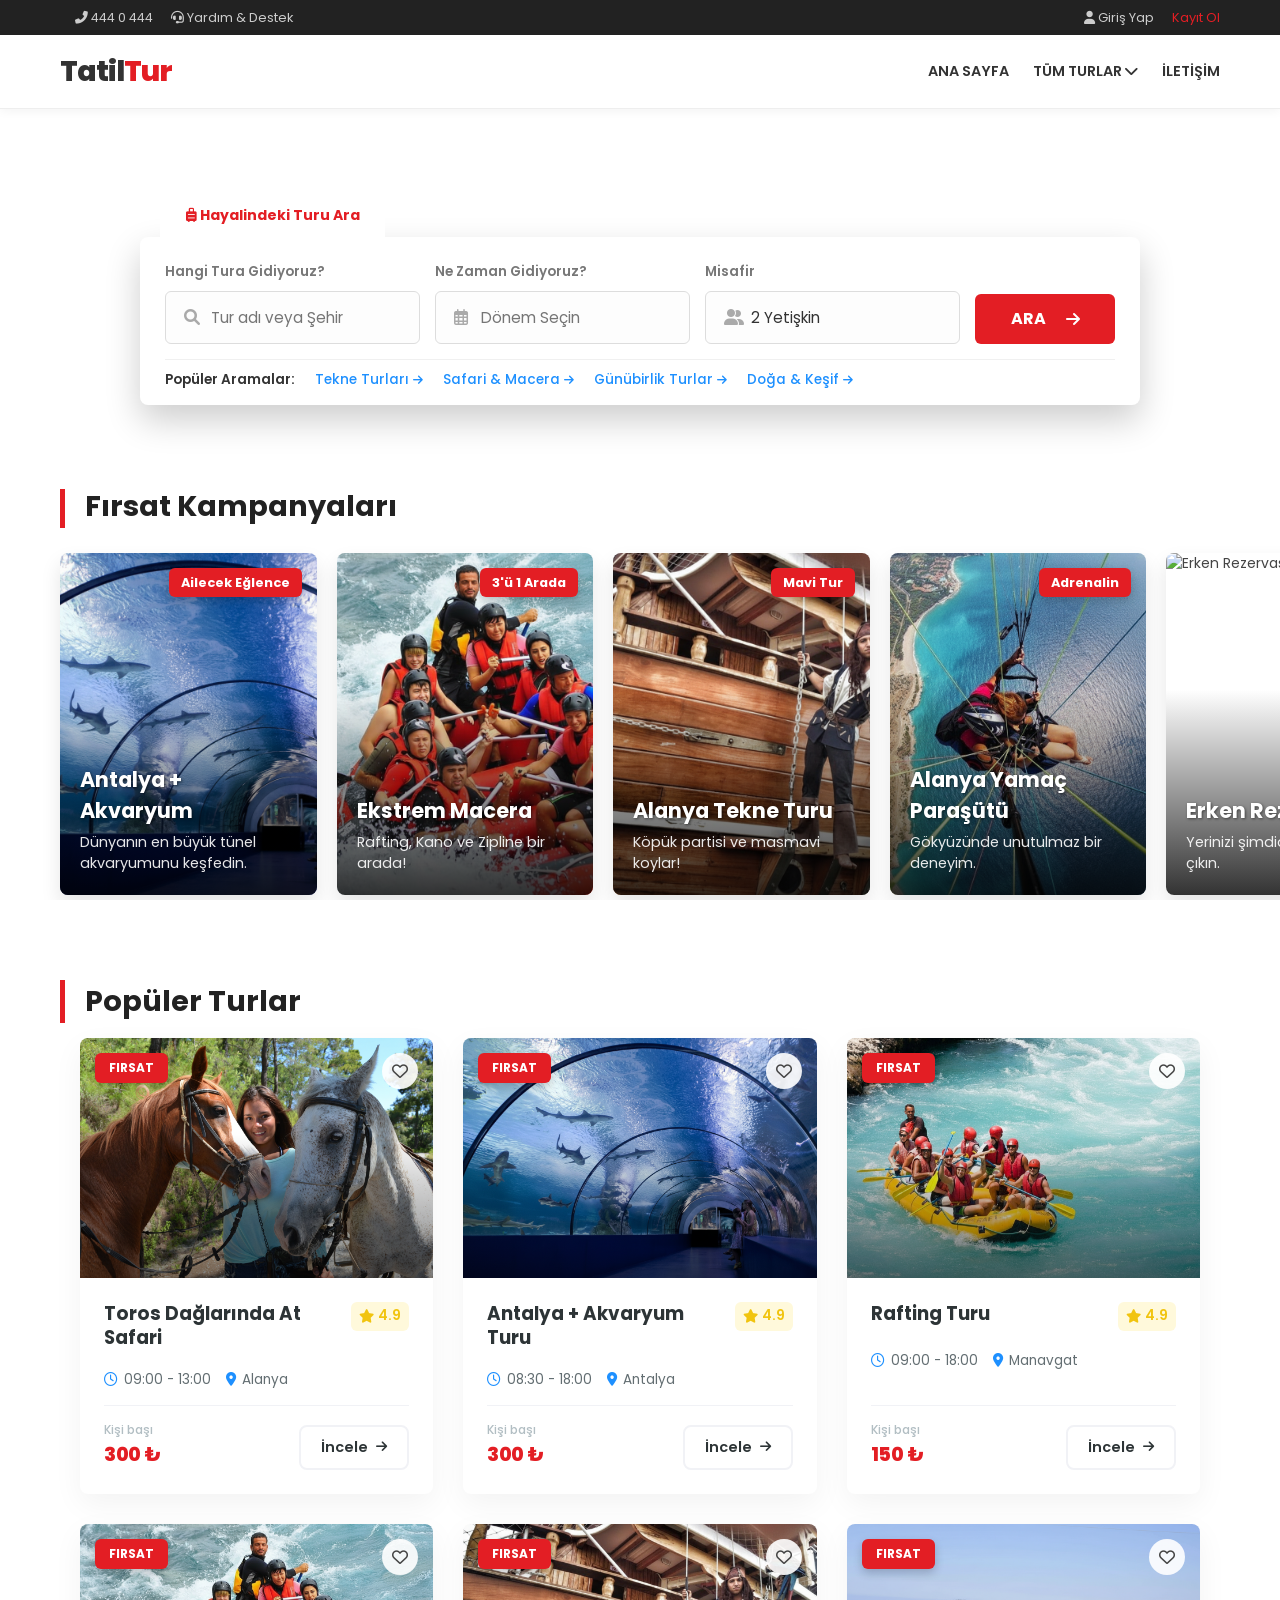
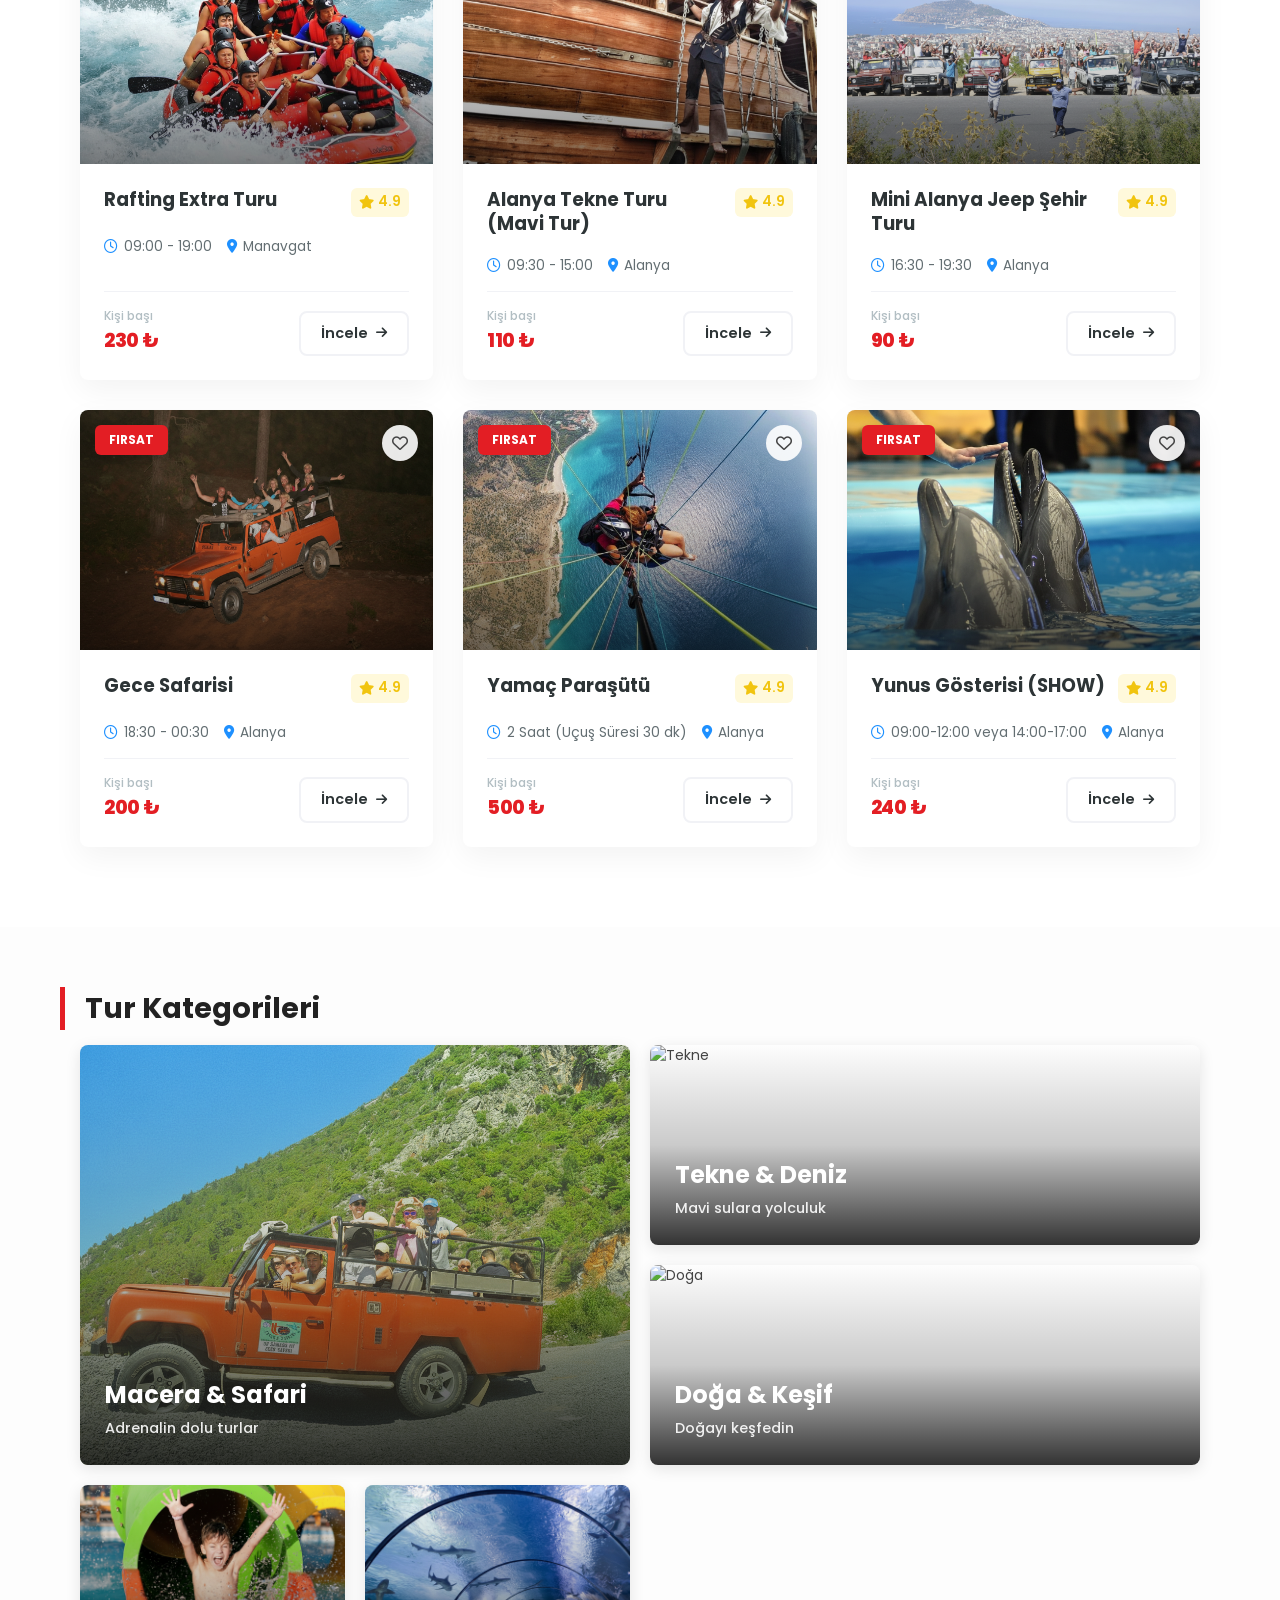
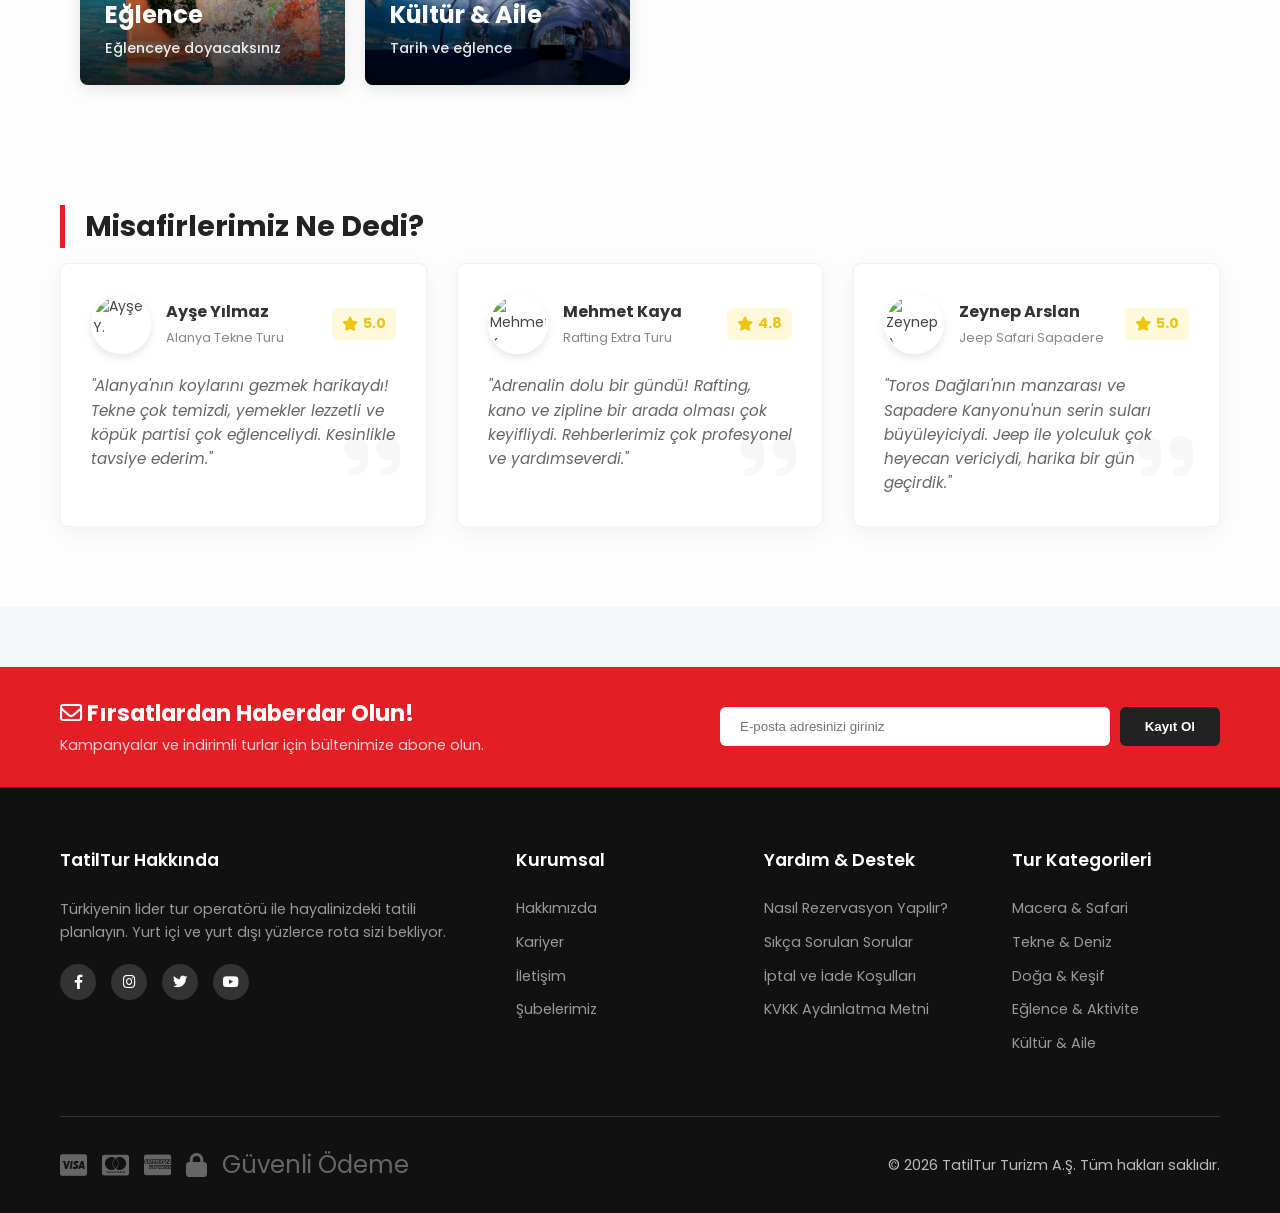
==== index.html @ 4125fa5f "style: flatpickr dönem seçici renkleri kurumsal kırmızıya güncellendi" ====
<!DOCTYPE html>
<html lang="tr">

<head>
    <meta charset="UTF-8">
    <meta name="viewport" content="width=device-width, initial-scale=1.0">
    <title>TatilTur - Hayalinizdeki Tatile Adım Atın</title>
    <link href="https://fonts.googleapis.com/css2?family=Poppins:wght@300;400;500;600;700&display=swap"
        rel="stylesheet">
    <link rel="stylesheet" href="style.css">
    <link rel="stylesheet" href="search-dropdown.css">
    <link rel="stylesheet" href="https://cdnjs.cloudflare.com/ajax/libs/font-awesome/6.0.0/css/all.min.css">
    <!-- Flatpickr CSS -->
    <link rel="stylesheet" href="https://cdn.jsdelivr.net/npm/flatpickr/dist/flatpickr.min.css">
    <link rel="stylesheet" href="https://cdn.jsdelivr.net/npm/flatpickr/dist/plugins/monthSelect/style.css">
</head>

<body>

    <div class="intro-section-wrapper">
        <!-- Top Bar -->
        <div class="top-bar">
            <div class="container top-bar-content">
                <div class="contact-info">
                    <span><i class="fas fa-phone-alt"></i> 444 0 444</span>
                    <span><i class="fas fa-headset"></i> Yardım & Destek</span>
                </div>
                <div class="user-actions">
                    <a href="#"><i class="fas fa-user"></i> Giriş Yap</a>
                    <a href="#" class="btn-signup">Kayıt Ol</a>
                </div>
            </div>
        </div>

        <!-- Navbar -->
        <nav class="navbar">
            <div class="nav-container">
                <a href="index.html" class="logo">
                    Tatil<span class="highlight">Tur</span>
                </a>

                <div class="hamburger">
                    <span></span>
                    <span></span>
                    <span></span>
                </div>

                <ul class="nav-links">
                    <li class="nav-item"><a href="index.html">ANA SAYFA</a></li>
                    <li class="nav-item">
                        <a href="tours.html">TÜM TURLAR <i class="fas fa-chevron-down"></i></a>
                        <ul class="dropdown">
                            <li><a href="tours.html?category=Macera">Macera & Safari</a></li>
                            <li><a href="tours.html?category=Tekne">Tekne & Deniz</a></li>
                            <li><a href="tours.html?category=Doğa">Doğa & Keşif</a></li>
                            <li><a href="tours.html?category=Eğlence">Eğlence & Aktivite</a></li>
                            <li><a href="tours.html?category=Kültür">Kültür & Aile</a></li>
                        </ul>
                    </li>
                    <li class="nav-item"><a href="contact.html">İLETİŞİM</a></li>
                    <li class="nav-item mobile-phone-link"><a href="tel:+905317079444"><i class="fas fa-phone-alt"></i>
                            +90
                            531 707 9444</a></li>
                </ul>
            </div>
        </nav>

        <!-- Hero Section -->
        <section class="hero">
            <div class="hero-content">
                <div class="search-widget">
                    <div class="search-tabs">
                        <div class="tab active" style="border-radius: 8px 8px 0 0; cursor: default;"><i
                                class="fas fa-suitcase-rolling"></i> Hayalindeki Turu Ara</div>
                    </div>
                    <div class="search-form">
                        <div class="form-row">
                            <div class="form-group location">
                                <label>Hangi Tura Gidiyoruz?</label>
                                <div class="input-with-icon" style="position: relative;">
                                    <i class="fas fa-search"></i>
                                    <input type="text" id="tour-search-input" placeholder="Tur adı veya Şehir"
                                        autocomplete="off">
                                    <div class="search-dropdown" id="search-dropdown">
                                        <ul>
                                            <li data-value="Macera & Safari">Macera & Safari</li>
                                            <li data-value="Tekne & Deniz">Tekne & Deniz</li>
                                            <li data-value="Doğa & Keşif">Doğa & Keşif</li>
                                            <li data-value="Eğlence & Aktivite">Eğlence & Aktivite</li>
                                            <li data-value="Kültür & Aile">Kültür & Aile</li>
                                        </ul>
                                    </div>
                                </div>
                            </div>
                            <div class="form-group date">
                                <label>Ne Zaman Gidiyoruz?</label>
                                <div class="input-with-icon">
                                    <i class="far fa-calendar-alt"></i>
                                    <input type="text" id="checkin-date" placeholder="Dönem Seçin">
                                </div>
                            </div>
                            <div class="form-group guests">
                                <label>Misafir</label>
                                <div class="input-with-icon" style="position: relative;">
                                    <i class="fas fa-user-friends"></i>
                                    <input type="text" id="guest-input" placeholder="Kişi Sayısı" value="2 Yetişkin"
                                        readonly style="cursor: pointer; background-color: transparent;">
                                    <div class="search-dropdown pax-picker-dropdown" id="guest-dropdown">
                                        <div class="pax-picker-row">
                                            <div class="pax-label">
                                                <span class="pax-title">Yetişkin</span>
                                                <span class="pax-desc">+13 Yaş</span>
                                            </div>
                                            <div class="pax-controls">
                                                <button type="button" class="pax-btn btn-minus"
                                                    data-type="adult">-</button>
                                                <span class="pax-count" id="guest-count-adult">1</span>
                                                <button type="button" class="pax-btn btn-plus"
                                                    data-type="adult">+</button>
                                            </div>
                                        </div>
                                        <div class="pax-picker-row">
                                            <div class="pax-label">
                                                <span class="pax-title">Çocuk</span>
                                                <span class="pax-desc">2-12 Yaş</span>
                                            </div>
                                            <div class="pax-controls">
                                                <button type="button" class="pax-btn btn-minus"
                                                    data-type="child">-</button>
                                                <span class="pax-count" id="guest-count-child">0</span>
                                                <button type="button" class="pax-btn btn-plus"
                                                    data-type="child">+</button>
                                            </div>
                                        </div>
                                        <div class="pax-picker-row">
                                            <div class="pax-label">
                                                <span class="pax-title">Bebek</span>
                                                <span class="pax-desc">0-2 Yaş</span>
                                            </div>
                                            <div class="pax-controls">
                                                <button type="button" class="pax-btn btn-minus"
                                                    data-type="baby">-</button>
                                                <span class="pax-count" id="guest-count-baby">0</span>
                                                <button type="button" class="pax-btn btn-plus"
                                                    data-type="baby">+</button>
                                            </div>
                                        </div>
                                        <div class="pax-picker-footer">
                                            <button type="button" class="btn-pax-confirm"
                                                id="guest-confirm">Tamam</button>
                                        </div>
                                    </div>
                                </div>
                            </div>
                            <a href="#" id="search-btn" class="search-btn"
                                style="text-decoration: none; display: flex; align-items: center; justify-content: center;">
                                ARA <i class="fas fa-arrow-right" style="margin-left: 10px;"></i>
                            </a>
                        </div>
                        <!-- Popular Searches -->
                        <div class="popular-searches">
                            <span>Popüler Aramalar:</span>
                            <a href="tours.html?category=Tekne">Tekne Turları <i class="fas fa-arrow-right"></i></a>
                            <a href="tours.html?category=Macera">Safari & Macera <i class="fas fa-arrow-right"></i></a>
                            <a href="tours.html">Günübirlik Turlar <i class="fas fa-arrow-right"></i></a>
                            <a href="tours.html?category=Doğa">Doğa & Keşif <i class="fas fa-arrow-right"></i></a>
                        </div>
                    </div>
                </div>
            </div>
        </section>

        <!-- Campaigns Section -->
        <section class="campaigns">
            <div class="container">
                <h2 class="section-title">Fırsat Kampanyaları</h2>
                <div class="campaign-slider">
                    <div class="slider-track">
                        <!-- 1. Antalya Akvaryum -->
                        <div class="campaign-card-modern">
                            <img src="assets/images/tours/antalya-akvaryum/Antalya-Akvaryum-1.png"
                                alt="Antalya Akvaryum">
                            <div class="campaign-overlay">
                                <span class="discount-badge">Ailecek Eğlence</span>
                                <div class="campaign-text">
                                    <h3>Antalya + Akvaryum</h3>
                                    <p>Dünyanın en büyük tünel akvaryumunu keşfedin.</p>
                                </div>
                            </div>
                        </div>
                        <!-- 2. Rafting Extra -->
                        <div class="campaign-card-modern">
                            <img src="assets/images/tours/rafting-extra/Rafting Extra 5_restored_6.png"
                                alt="Rafting Extra">
                            <div class="campaign-overlay">
                                <span class="discount-badge">3'ü 1 Arada</span>
                                <div class="campaign-text">
                                    <h3>Ekstrem Macera</h3>
                                    <p>Rafting, Kano ve Zipline bir arada!</p>
                                </div>
                            </div>
                        </div>
                        <!-- 3. Alanya Tekne Turu -->
                        <div class="campaign-card-modern">
                            <img src="assets/images/tours/alanya-tekne-turu/Alanya Tekne Turu 1_restored_1.png"
                                alt="Alanya Tekne Turu">
                            <div class="campaign-overlay">
                                <span class="discount-badge">Mavi Tur</span>
                                <div class="campaign-text">
                                    <h3>Alanya Tekne Turu</h3>
                                    <p>Köpük partisi ve masmavi koylar!</p>
                                </div>
                            </div>
                        </div>
                        <!-- 4. Yamaç Paraşütü -->
                        <div class="campaign-card-modern">
                            <img src="assets/images/tours/yamac-parasutu/Alanya Yamac Parasutu 3_restored_4.png"
                                alt="Yamaç Paraşütü">
                            <div class="campaign-overlay">
                                <span class="discount-badge">Adrenalin</span>
                                <div class="campaign-text">
                                    <h3>Alanya Yamaç Paraşütü</h3>
                                    <p>Gökyüzünde unutulmaz bir deneyim.</p>
                                </div>
                            </div>
                        </div>
                        <!-- 5. Erken Rezervasyon -->
                        <div class="campaign-card-modern">
                            <img src="https://images.unsplash.com/photo-1542314831-068cd1dbfeeb?ixlib=rb-1.2.1&auto=format&fit=crop&w=1350&q=80"
                                alt="Erken Rezervasyon">
                            <div class="campaign-overlay">
                                <span class="discount-badge">%20 İndirim</span>
                                <div class="campaign-text">
                                    <h3>Erken Rezervasyon</h3>
                                    <p>Yerinizi şimdiden ayırtın, karlı çıkın.</p>
                                </div>
                            </div>
                        </div>

                        <!-- DUPLICATE FOR INFINITE LOOP EFFECT (Full Set) -->
                        <div class="campaign-card-modern">
                            <img src="assets/images/tours/antalya-akvaryum/Antalya-Akvaryum-1.png"
                                alt="Antalya Akvaryum">
                            <div class="campaign-overlay">
                                <span class="discount-badge">Ailecek Eğlence</span>
                                <div class="campaign-text">
                                    <h3>Antalya + Akvaryum</h3>
                                    <p>Dünyanın en büyük tünel akvaryumunu keşfedin.</p>
                                </div>
                            </div>
                        </div>
                        <div class="campaign-card-modern">
                            <img src="assets/images/tours/rafting-extra/Rafting Extra 5_restored_6.png"
                                alt="Rafting Extra">
                            <div class="campaign-overlay">
                                <span class="discount-badge">3'ü 1 Arada</span>
                                <div class="campaign-text">
                                    <h3>Ekstrem Macera</h3>
                                    <p>Rafting, Kano ve Zipline bir arada!</p>
                                </div>
                            </div>
                        </div>
                        <div class="campaign-card-modern">
                            <img src="assets/images/tours/alanya-tekne-turu/Alanya Tekne Turu 1_restored_1.png"
                                alt="Alanya Tekne Turu">
                            <div class="campaign-overlay">
                                <span class="discount-badge">Mavi Tur</span>
                                <div class="campaign-text">
                                    <h3>Alanya Tekne Turu</h3>
                                    <p>Köpük partisi ve masmavi koylar!</p>
                                </div>
                            </div>
                        </div>
                        <div class="campaign-card-modern">
                            <img src="assets/images/tours/yamac-parasutu/Alanya Yamac Parasutu 3_restored_4.png"
                                alt="Yamaç Paraşütü">
                            <div class="campaign-overlay">
                                <span class="discount-badge">Adrenalin</span>
                                <div class="campaign-text">
                                    <h3>Alanya Yamaç Paraşütü</h3>
                                    <p>Gökyüzünde unutulmaz bir deneyim.</p>
                                </div>
                            </div>
                        </div>
                        <div class="campaign-card-modern">
                            <img src="https://images.unsplash.com/photo-1542314831-068cd1dbfeeb?ixlib=rb-1.2.1&auto=format&fit=crop&w=1350&q=80"
                                alt="Erken Rezervasyon">
                            <div class="campaign-overlay">
                                <span class="discount-badge">%20 İndirim</span>
                                <div class="campaign-text">
                                    <h3>Erken Rezervasyon</h3>
                                    <p>Yerinizi şimdiden ayırtın, karlı çıkın.</p>
                                </div>
                            </div>
                        </div>
                    </div>
                </div>
            </div>
        </section>
    </div>

    <!-- Popüler Turlar -->
    <section class="tours-section">
        <div class="container">
            <h2 class="section-title">Popüler Turlar</h2>
            <div class="tour-grid" id="popular-tours-grid">
                <!-- Tours will be populated by JS -->
            </div>
        </div>
    </section>

    <!-- Tour Categories (Masonry Grid) -->
    <section class="destinations-section">
        <div class="container">
            <h2 class="section-title">Tur Kategorileri</h2>
            <div class="destination-grid">
                <!-- Large Item: Macera -->
                <a href="tours.html?category=Macera" class="destination-item large">
                    <img src="assets/images/tours/sapadere-kanyonu/Alanya Sapadere Jeep Safari 1_restored_2.png"
                        alt="Macera">
                    <div class="dest-overlay">
                        <h3>Macera & Safari</h3>
                        <p>Adrenalin dolu turlar</p>
                    </div>
                </a>
                <!-- Medium Item: Tekne -->
                <a href="tours.html?category=Tekne" class="destination-item medium">
                    <img src="https://images.unsplash.com/photo-1544551763-46a013bb70d5?ixlib=rb-1.2.1&auto=format&fit=crop&w=1350&q=80"
                        alt="Tekne">
                    <div class="dest-overlay">
                        <h3>Tekne & Deniz</h3>
                        <p>Mavi sulara yolculuk</p>
                    </div>
                </a>
                <!-- Medium Item: Doğa -->
                <a href="tours.html?category=Doğa" class="destination-item medium">
                    <img src="https://images.unsplash.com/photo-1476514525535-07fb3b4ae5f1?ixlib=rb-1.2.1&auto=format&fit=crop&w=1350&q=80"
                        alt="Doğa">
                    <div class="dest-overlay">
                        <h3>Doğa & Keşif</h3>
                        <p>Doğayı keşfedin</p>
                    </div>
                </a>
                <!-- Medium Item: Eğlence -->
                <a href="tours.html?category=Eğlence" class="destination-item small">
                    <img src="assets/images/tours/aquapark/Alanya Aquapark 1.png" alt="Eğlence">
                    <div class="dest-overlay">
                        <h3>Eğlence</h3>
                        <p>Eğlenceye doyacaksınız</p>
                    </div>
                </a>
                <!-- Medium Item: Kültür -->
                <a href="tours.html?category=Kültür" class="destination-item small">
                    <img src="assets/images/tours/antalya-akvaryum/Antalya-Akvaryum-1.png" alt="Kültür">
                    <div class="dest-overlay">
                        <h3>Kültür & Aile</h3>
                        <p>Tarih ve eğlence</p>
                    </div>
                </a>
            </div>
        </div>
    </section>

    <!-- Testimonials Review Section -->
    <section class="testimonials-section">
        <div class="container">
            <h2 class="section-title">Misafirlerimiz Ne Dedi?</h2>
            <div class="testimonials-grid">
                <!-- Review 1 -->
                <div class="testimonial-card">
                    <div class="user-profile">
                        <img src="https://randomuser.me/api/portraits/women/44.jpg" alt="Ayşe Y.">
                        <div class="user-info">
                            <h4>Ayşe Yılmaz</h4>
                            <span>Alanya Tekne Turu</span>
                        </div>
                        <div class="user-rating-box">
                            <i class="fas fa-star"></i> 5.0
                        </div>
                    </div>
                    <p class="review-text">"Alanya'nın koylarını gezmek harikaydı! Tekne çok temizdi, yemekler lezzetli
                        ve köpük partisi çok eğlenceliydi. Kesinlikle tavsiye ederim."</p>
                    <div class="quote-icon"><i class="fas fa-quote-right"></i></div>
                </div>

                <!-- Review 2 -->
                <div class="testimonial-card">
                    <div class="user-profile">
                        <img src="https://randomuser.me/api/portraits/men/32.jpg" alt="Mehmet K.">
                        <div class="user-info">
                            <h4>Mehmet Kaya</h4>
                            <span>Rafting Extra Turu</span>
                        </div>
                        <div class="user-rating-box">
                            <i class="fas fa-star"></i> 4.8
                        </div>
                    </div>
                    <p class="review-text">"Adrenalin dolu bir gündü! Rafting, kano ve zipline bir arada olması çok
                        keyifliydi. Rehberlerimiz çok profesyonel ve yardımseverdi."</p>
                    <div class="quote-icon"><i class="fas fa-quote-right"></i></div>
                </div>

                <!-- Review 3 -->
                <div class="testimonial-card">
                    <div class="user-profile">
                        <img src="https://randomuser.me/api/portraits/women/68.jpg" alt="Zeynep A.">
                        <div class="user-info">
                            <h4>Zeynep Arslan</h4>
                            <span>Jeep Safari Sapadere</span>
                        </div>
                        <div class="user-rating-box">
                            <i class="fas fa-star"></i> 5.0
                        </div>
                    </div>
                    <p class="review-text">"Toros Dağları'nın manzarası ve Sapadere Kanyonu'nun serin suları
                        büyüleyiciydi. Jeep ile yolculuk çok heyecan vericiydi, harika bir gün geçirdik."</p>
                    <div class="quote-icon"><i class="fas fa-quote-right"></i></div>
                </div>
            </div>
        </div>
    </section>

    <!-- Professional Footer -->
    <footer>
        <div class="newsletter-section">
            <div class="container newsletter-content">
                <div class="newsletter-text">
                    <h3><i class="far fa-envelope"></i> Fırsatlardan Haberdar Olun!</h3>
                    <p>Kampanyalar ve indirimli turlar için bültenimize abone olun.</p>
                </div>
                <div class="newsletter-form">
                    <input type="email" placeholder="E-posta adresinizi giriniz">
                    <button>Kayıt Ol</button>
                </div>
            </div>
        </div>

        <div class="footer-main">
            <div class="container">
                <div class="footer-content">
                    <div class="footer-col about">
                        <h4>TatilTur Hakkında</h4>
                        <p>Türkiyenin lider tur operatörü ile hayalinizdeki tatili planlayın. Yurt içi ve yurt dışı
                            yüzlerce rota sizi bekliyor.</p>
                        <div class="social-links">
                            <a href="#"><i class="fab fa-facebook-f"></i></a>
                            <a href="#"><i class="fab fa-instagram"></i></a>
                            <a href="#"><i class="fab fa-twitter"></i></a>
                            <a href="#"><i class="fab fa-youtube"></i></a>
                        </div>
                    </div>
                    <div class="footer-col">
                        <h4>Kurumsal</h4>
                        <ul>
                            <li><a href="#">Hakkımızda</a></li>
                            <li><a href="#">Kariyer</a></li>
                            <li><a href="contact.html">İletişim</a></li>
                            <li><a href="#">Şubelerimiz</a></li>
                        </ul>
                    </div>
                    <div class="footer-col">
                        <h4>Yardım & Destek</h4>
                        <ul>
                            <li><a href="#">Nasıl Rezervasyon Yapılır?</a></li>
                            <li><a href="#">Sıkça Sorulan Sorular</a></li>
                            <li><a href="#">İptal ve İade Koşulları</a></li>
                            <li><a href="#">KVKK Aydınlatma Metni</a></li>
                        </ul>
                    </div>
                    <div class="footer-col">
                        <h4>Tur Kategorileri</h4>
                        <ul>
                            <li><a href="tours.html?category=Macera">Macera & Safari</a></li>
                            <li><a href="tours.html?category=Tekne">Tekne & Deniz</a></li>
                            <li><a href="tours.html?category=Doğa">Doğa & Keşif</a></li>
                            <li><a href="tours.html?category=Eğlence">Eğlence & Aktivite</a></li>
                            <li><a href="tours.html?category=Kültür">Kültür & Aile</a></li>
                        </ul>
                    </div>
                </div>

                <div class="footer-bottom">
                    <div class="payment-methods">
                        <i class="fab fa-cc-visa"></i>
                        <i class="fab fa-cc-mastercard"></i>
                        <i class="fab fa-cc-amex"></i>
                        <i class="fas fa-lock"></i> Güvenli Ödeme
                    </div>
                    <div class="copyright">
                        &copy; 2026 TatilTur Turizm A.Ş. Tüm hakları saklıdır.
                    </div>
                </div>
            </div>
        </div>
    </footer>

    <script src="script.js"></script>
    <script src="tours-data.js"></script>
    <script>
        document.addEventListener('DOMContentLoaded', () => {
            const grid = document.getElementById('popular-tours-grid');
            if (grid && typeof toursData !== 'undefined') {
                // Sadece ilk 9 turu al
                const popularTours = toursData.slice(0, 9);

                popularTours.forEach(tour => {
                    const card = document.createElement('div');
                    card.className = 'tour-card';
                    card.innerHTML = `
                        <div class="tour-img">
                            <span class="tour-tag">${tour.id === 'deniz-yoluyla-alanya' ? 'Popüler' : 'Fırsat'}</span>
                            <button class="wishlist-btn"><i class="far fa-heart"></i></button>
                            <img src="${tour.images[0]}" alt="${tour.title}">
                            <div class="tour-overlay-gradient"></div>
                        </div>
                        <div class="tour-content">
                            <div class="tour-header">
                                <h3 class="tour-title">${tour.title}</h3>
                                <div class="tour-rating">
                                    <i class="fas fa-star"></i> 4.9
                                </div>
                            </div>
                            <div class="tour-meta">
                                <span><i class="far fa-clock"></i> ${tour.duration}</span>
                                <span><i class="fas fa-map-marker-alt"></i> ${tour.location}</span>
                            </div>
                            <div class="tour-footer">
                                <div class="price-box">
                                    <span class="start-from">Kişi başı</span>
                                    <div class="price-row">
                                        <span class="current-price" style="font-size: 1.2rem;">${tour.price.adult} ${tour.price.currency}</span>
                                    </div>
                                </div>
                                <a href="tour-detail.html?id=${tour.id}" class="btn-detail">İncele <i class="fas fa-arrow-right"></i></a>
                            </div>
                        </div>
                    `;
                    grid.appendChild(card);
                });
            }
        });
    </script>
    <!-- Flatpickr JS -->
    <script src="https://cdn.jsdelivr.net/npm/flatpickr"></script>
    <script src="https://npmcdn.com/flatpickr/dist/l10n/tr.js"></script>
    <script src="https://cdn.jsdelivr.net/npm/flatpickr/dist/plugins/monthSelect/index.js"></script>
</body>

</html>
---- style.css ----
:root {
    --primary-color: #E31E24;
    /* Etstur kırmızısı */
    --primary-dark: #C21015;
    --secondary-color: #2F3542;
    /* Koyu gri/siyah metinler */
    --accent-blue: #1E90FF;
    /* Linkler ve ikonlar için */
    --text-color: #444;
    --light-bg: #F4F6F8;
    --white: #ffffff;
    --border-color: #E0E0E0;
    --shadow: 0 4px 15px rgba(0, 0, 0, 0.08);
    /* Daha yumuşak gölge */
    --transition: all 0.3s ease;
}

* {
    margin: 0;
    padding: 0;
    box-sizing: border-box;
}

body {
    font-family: 'Poppins', sans-serif;
    color: var(--text-color);
    line-height: 1.5;
    background-color: var(--light-bg);
    font-size: 14px;
    /* Profesyonel sitelerde genelde base font biraz küçüktür */
}

a {
    text-decoration: none;
    color: inherit;
}

ul {
    list-style: none;
}

.container {
    max-width: 1200px;
    margin: 0 auto;
    padding: 0 20px;
}

/* Top Bar */
.top-bar {
    background: #222;
    color: #ccc;
    font-size: 0.8rem;
    padding: 8px 0;
}

.top-bar-content {
    display: flex;
    justify-content: space-between;
    align-items: center;
}

.top-bar a,
.top-bar span {
    margin-left: 15px;
    transition: var(--transition);
}

.top-bar a:hover {
    color: var(--white);
}

.top-bar .active {
    color: var(--primary-color);
    font-weight: 600;
}

.divider {
    color: #444;
}

.btn-signup {
    color: var(--primary-color) !important;
}

/* Navbar */
.navbar {
    background: var(--white);
    box-shadow: 0 2px 10px rgba(0, 0, 0, 0.05);
    /* Daha hafif gölge */
    position: sticky;
    /* Fixed yerine sticky */
    top: 0;
    z-index: 1000;
    border-bottom: 1px solid #eee;
}

.nav-container {
    max-width: 1200px;
    margin: 0 auto;
    padding: 15px 20px;
    display: flex;
    justify-content: space-between;
    align-items: center;
}

.logo {
    font-size: 1.8rem;
    font-weight: 800;
    color: #333;
    letter-spacing: -1px;
}

.logo .highlight {
    color: var(--primary-color);
}

.hamburger {
    display: none;
    cursor: pointer;
    width: 25px;
    height: 18px;
    flex-direction: column;
    justify-content: space-between;
    transition: var(--transition);
    position: relative;
    z-index: 1001;
    /* Navbar'dan yüksek olsun */
}

.hamburger span {
    display: block;
    width: 100%;
    height: 3px;
    background-color: #333;
    border-radius: 3px;
    transition: all 0.3s cubic-bezier(0.645, 0.045, 0.355, 1);
}

.hamburger.active span:nth-child(1) {
    transform: translateY(7.5px) rotate(45deg);
}

.hamburger.active span:nth-child(2) {
    opacity: 0;
    transform: translateX(-20px);
}

.hamburger.active span:nth-child(3) {
    transform: translateY(-7.5px) rotate(-45deg);
}


.nav-links {
    display: flex;
    gap: 1.5rem;
}

.nav-item {
    position: relative;
    padding: 10px 0;
}

.nav-item>a {
    font-weight: 600;
    font-size: 0.9rem;
    color: #333;
    text-transform: uppercase;
    transition: var(--transition);
    padding-bottom: 5px;
    border-bottom: 2px solid transparent;
}

.mobile-phone-link {
    display: none;
}

@media (max-width: 768px) {
    .mobile-phone-link {
        display: block;
        margin-top: 20px;
        padding-top: 20px;
        border-top: 1px solid #eee;
    }

    .mobile-phone-link a {
        color: var(--primary-color) !important;
        font-size: 1.2rem !important;
        display: flex;
        align-items: center;
        justify-content: center;
        gap: 10px;
    }
}

.nav-item:hover>a {
    color: var(--primary-color);
    border-bottom-color: var(--primary-color);
}

/* Dropdown Menu */
.dropdown {
    position: absolute;
    top: 100%;
    left: 0;
    background: var(--white);
    box-shadow: var(--shadow);
    min-width: 220px;
    border-radius: 4px;
    opacity: 0;
    visibility: hidden;
    transform: translateY(10px);
    transition: var(--transition);
    padding: 10px 0;
    z-index: 100;
}

.nav-item:hover .dropdown {
    opacity: 1;
    visibility: visible;
    transform: translateY(0);
}

.dropdown li a {
    display: block;
    padding: 12px 20px;
    color: #555;
    font-size: 0.9rem;
    border-left: 3px solid transparent;
}

.dropdown li a:hover {
    background: #f8f8f8;
    color: var(--primary-color);
    border-left-color: var(--primary-color);
    padding-left: 25px;
}

/* Hero Section & Search Widget */
.hero {
    height: 400px;
    background-image: url('https://images.unsplash.com/photo-1507525428034-b723cf961d3e?ixlib=rb-1.2.1&auto=format&fit=crop&w=1920&q=80');
    background-position: center bottom;
    background-size: cover;
    background-repeat: no-repeat;
    display: flex;
    justify-content: center;
    align-items: center;
    position: relative;
    overflow: visible;
    /* Dropdown'ın taşabilmesi için */
}

.hero::after {
    content: '';
    position: absolute;
    bottom: 0;
    left: 0;
    width: 100%;
    height: 120px;
    background: linear-gradient(to bottom, transparent, #fff);
    pointer-events: none;
    z-index: 1;
}

.search-widget {
    position: relative;
    z-index: 100;
    /* Dropdown diğer sectionların üstüne çıksın */
    background: transparent;
    width: 100%;
    max-width: 1000px;
    margin-top: 0;
}

.search-tabs {
    display: flex;
    gap: 5px;
    margin-bottom: -1px;
    /* Birleşme efekti için */
    padding-left: 20px;
}

.search-tabs .tab {
    background: rgba(0, 0, 0, 0.6);
    color: #fff;
    padding: 12px 25px;
    border-radius: 8px 8px 0 0;
    cursor: pointer;
    font-weight: 500;
    backdrop-filter: blur(5px);
    transition: var(--transition);
}

.search-tabs .tab.active {
    background: var(--white);
    color: var(--primary-color);
    font-weight: 700;
}

.search-tabs .tab:hover:not(.active) {
    background: rgba(0, 0, 0, 0.8);
}

.search-form {
    background: var(--white);
    padding: 25px 25px 15px 25px;
    /* Alt padding azaltıldı */
    border-radius: 8px;
    display: block;
    /* Flex yerine block */
    box-shadow: 0 15px 35px rgba(0, 0, 0, 0.2);
}

.form-row {
    display: flex;
    gap: 15px;
    align-items: flex-end;
}

.form-group {
    flex: 1;
    display: flex;
    flex-direction: column;
}

.form-group label {
    font-size: 0.85rem;
    font-weight: 600;
    color: #777;
    margin-bottom: 8px;
    display: block;
}

.input-with-icon {
    position: relative;
    border: 1px solid #ddd;
    border-radius: 6px;
    background: #fdfdfd;
    transition: var(--transition);
}

.input-with-icon:hover {
    border-color: #bbb;
}

.input-with-icon i {
    position: absolute;
    left: 15px;
    top: 50%;
    transform: translateY(-50%);
    color: #999;
    font-size: 1.1rem;
}

.input-with-icon input {
    width: 100%;
    padding: 14px 15px 14px 45px;
    border: none;
    outline: none;
    background: transparent;
    font-size: 0.95rem;
    color: #333;
    font-family: inherit;
}

.input-with-icon select {
    width: 100%;
    padding: 14px 15px 14px 45px !important;
    border: none;
    outline: none;
    background: transparent;
    font-size: 0.95rem;
    color: #333;
    font-family: inherit;
    -webkit-appearance: none;
    -moz-appearance: none;
    appearance: none;
    background-image: url("data:image/svg+xml;charset=UTF-8,%3csvg xmlns='http://www.w3.org/2000/svg' viewBox='0 0 24 24' fill='none' stroke='%23555' stroke-width='2' stroke-linecap='round' stroke-linejoin='round'%3e%3cpolyline points='6 9 12 15 18 9'%3e%3c/polyline%3e%3c/svg%3e");
    background-repeat: no-repeat;
    background-position: right 15px center;
    background-size: 16px;
    cursor: pointer;
}

.search-btn {
    background: var(--primary-color);
    color: var(--white);
    border: none;
    padding: 15px 30px;
    border-radius: 0 4px 4px 0;
    /* Köşeli buton */
    border-radius: 6px;
    /* Tam yuvarlak değil, hafif yumuşak */
    font-size: 1rem;
    font-weight: 700;
    cursor: pointer;
    text-transform: uppercase;
    transition: var(--transition);
    height: 50px;
    /* Input yüksekliği ile aynı */
    min-width: 140px;
    display: flex;
    align-items: center;
    justify-content: center;
    gap: 10px;
}

.search-btn:hover {
    background: var(--primary-dark);
    box-shadow: 0 5px 15px rgba(227, 30, 36, 0.3);
}

/* Popular Searches */
.popular-searches {
    margin-top: 15px;
    background: transparent;
    padding: 10px 0 0 0;
    border-top: 1px solid #f0f0f0;
    /* Üstüne ince çizgi */
    display: flex;
    align-items: center;
    gap: 20px;
    color: #666;
    /* Koyu gri yazı */
    font-size: 0.85rem;
    flex-wrap: wrap;
}

.popular-searches span {
    font-weight: 600;
    color: #333;
}

.popular-searches a {
    color: var(--accent-blue);
    /* Mavi linkler */
    font-weight: 500;
    transition: var(--transition);
    display: flex;
    align-items: center;
    gap: 4px;
}

.popular-searches a i {
    font-size: 0.7rem;
    transition: var(--transition);
}

.popular-searches a:hover {
    color: var(--primary-color);
    text-decoration: underline;
}

.popular-searches a:hover i {
    transform: translateX(3px);
}

/* Campaigns Section & Slider */
.campaigns {
    padding: 50px 0;
    overflow: hidden;
    /* Taşmayı gizle */
}

.section-title {
    font-size: 1.8rem;
    font-weight: 700;
    margin-bottom: 25px;
    color: #222;
    padding-left: 20px;
    border-left: 5px solid var(--primary-color);
}

.campaign-slider {
    width: 100%;
    position: relative;
    padding: 20px 0;
    /* Gölgeler kesilmesin diye */
}

.slider-track {
    display: flex;
    width: calc(300px * 10 + 200px);
    /* Tahmini genişlik: (Kart genişliği * kart sayısı) + boşluklar */
    animation: scroll 40s linear infinite;
    gap: 20px;
}

.slider-track:hover {
    animation-play-state: paused;
    /* Üzerine gelince dur */
}

@keyframes scroll {
    0% {
        transform: translateX(0);
    }

    100% {
        transform: translateX(calc(-300px * 5 - 100px));
    }

    /* 5 kartın genişliği + boşluklar kadar kay */
}

.campaign-card-modern {
    width: 300px;
    height: 400px;
    border-radius: 8px;
    overflow: hidden;
    position: relative;
    box-shadow: 0 10px 20px rgba(0, 0, 0, 0.1);
    transition: transform 0.3s ease;
    flex-shrink: 0;
    cursor: pointer;
}

.campaign-card-modern:hover {
    transform: translateY(-10px);
}

.campaign-card-modern img {
    width: 100%;
    height: 100%;
    object-fit: cover;
    transition: transform 0.5s ease;
}

.campaign-card-modern:hover img {
    transform: scale(1.1);
}

.campaign-overlay {
    position: absolute;
    bottom: 0;
    left: 0;
    width: 100%;
    height: 100%;
    background: linear-gradient(to top, rgba(0, 0, 0, 0.8), transparent 60%);
    display: flex;
    flex-direction: column;
    justify-content: flex-end;
    padding: 20px;
}

.discount-badge {
    position: absolute;
    top: 15px;
    right: 15px;
    background: var(--primary-color);
    color: #fff;
    padding: 5px 12px;
    border-radius: 6px;
    font-weight: 700;
    font-size: 0.8rem;
    box-shadow: 0 4px 10px rgba(0, 0, 0, 0.2);
}

.campaign-text h3 {
    color: #fff;
    font-size: 1.3rem;
    margin-bottom: 5px;
    text-shadow: 1px 1px 3px rgba(0, 0, 0, 0.5);
}

.campaign-text p {
    color: rgba(255, 255, 255, 0.9);
    font-size: 0.9rem;
    margin: 0;
}

/* Intro Section Wrapper for Desktop 100vh Layout */
@media (min-width: 1024px) {
    .intro-section-wrapper {
        height: 100vh;
        display: flex;
        flex-direction: column;
        background-color: #fff;
    }

    .hero {
        flex: 1;
        /* Hero section will take remaining space but we need enough for search widget */
        min-height: 380px;
        height: auto;
    }

    .campaigns {
        flex: 1.1;
        /* Campaigns area shared with hero */
        padding: 20px 0;
        display: flex;
        flex-direction: column;
        justify-content: center;
    }

    .campaigns .container {
        width: 100%;
    }

    .section-title {
        margin-bottom: 15px;
    }

    .campaign-slider {
        padding: 10px 0;
    }

    .campaign-card-modern {
        /* Height follows screen height to stay within viewport */
        height: 38vh;
        width: calc(38vh * 0.75);
        max-height: 400px;
        max-width: 300px;
    }

    /* Since we use dynamic widths for cards, the slider animation needs to be robust */
    .slider-track {
        --desktop-card-width: calc(38vh * 0.75);
        --desktop-gap: 20px;
        width: calc((var(--desktop-card-width) * 10) + (var(--desktop-gap) * 9));
        gap: var(--desktop-gap);
        animation: scroll-desktop 40s linear infinite;
    }

    @keyframes scroll-desktop {
        0% {
            transform: translateX(0);
        }

        100% {
            transform: translateX(calc(-1 * (var(--desktop-card-width) * 5 + var(--desktop-gap) * 5)));
        }
    }
}

/* Popular Tours */
.tours-section {
    padding: 80px 0;
    background: var(--white);
}

.tour-grid {
    display: grid;
    grid-template-columns: repeat(auto-fill, minmax(270px, 1fr));
    gap: 30px;
    padding: 0 20px;
}

/* Tour Card - Modern */
.tour-card {
    background: var(--white);
    border-radius: 8px;
    overflow: hidden;
    box-shadow: 0 10px 30px rgba(0, 0, 0, 0.05);
    transition: all 0.4s cubic-bezier(0.165, 0.84, 0.44, 1);
    border: none;
    display: flex;
    flex-direction: column;
    position: relative;
    height: 100%;
}

.tour-card:hover {
    transform: translateY(-8px);
    box-shadow: 0 20px 40px rgba(0, 0, 0, 0.12);
}

.tour-img {
    height: 240px;
    background-color: #eee;
    position: relative;
    overflow: hidden;
}

.tour-img img {
    width: 100%;
    height: 100%;
    object-fit: cover;
    transition: transform 0.8s ease;
}

.tour-card:hover .tour-img img {
    transform: scale(1.1);
}

.tour-overlay-gradient {
    position: absolute;
    bottom: 0;
    left: 0;
    width: 100%;
    height: 60%;
    background: linear-gradient(to top, rgba(0, 0, 0, 0.5), transparent);
    pointer-events: none;
}

.tour-tag {
    position: absolute;
    top: 15px;
    left: 15px;
    background: var(--primary-color);
    color: var(--white);
    padding: 6px 14px;
    border-radius: 6px;
    font-size: 0.75rem;
    font-weight: 700;
    text-transform: uppercase;
    box-shadow: 0 4px 10px rgba(0, 0, 0, 0.2);
    z-index: 2;
}

.tour-tag.warning {
    background: #ff9f43;
}

/* Turuncu */
.tour-tag.new {
    background: #00d2d3;
}

/* Turkuaz */
.tour-tag.online {
    background: var(--white);
    color: #ff9f43;
    border: 1px solid rgba(255, 159, 67, 0.4);
    box-shadow: none;
    text-transform: none;
    display: flex;
    align-items: center;
    gap: 5px;
    padding: 4px 10px;
    font-weight: 600;
}

.tour-tag.online i {
    font-size: 0.8rem;
}

.wishlist-btn {
    position: absolute;
    top: 15px;
    right: 15px;
    width: 36px;
    height: 36px;
    border-radius: 50%;
    background: rgba(255, 255, 255, 0.9);
    border: none;
    display: flex;
    align-items: center;
    justify-content: center;
    cursor: pointer;
    transition: var(--transition);
    z-index: 2;
    color: #444;
    font-size: 1rem;
}

.wishlist-btn:hover {
    background: var(--white);
    transform: scale(1.1);
    color: var(--primary-color);
}

.tour-content {
    padding: 24px;
    display: flex;
    flex-direction: column;
    flex: 1;
    gap: 15px;
}

.tour-header {
    display: flex;
    justify-content: space-between;
    align-items: flex-start;
    gap: 10px;
    margin-bottom: 5px;
}

.tour-title {
    font-size: 1.15rem;
    font-weight: 700;
    color: #2d3436;
    line-height: 1.3;
    margin: 0;
    display: -webkit-box;
    -webkit-line-clamp: 2;
    -webkit-box-orient: vertical;
    overflow: hidden;
    line-clamp: 2;
}

.tour-rating {
    display: flex;
    align-items: center;
    gap: 4px;
    font-size: 0.85rem;
    font-weight: 600;
    color: #f1c40f;
    background: #fff9db;
    padding: 4px 8px;
    border-radius: 6px;
}

.tour-meta {
    display: flex;
    gap: 15px;
    font-size: 0.85rem;
    color: #636e72;
    background: transparent;
    padding: 0;
    margin: 0;
}

.tour-meta span {
    display: flex;
    align-items: center;
    gap: 6px;
}

.tour-meta span i {
    color: var(--accent-blue);
}

.tour-footer {
    margin-top: auto;
    display: flex;
    justify-content: space-between;
    align-items: flex-end;
    padding-top: 15px;
    border-top: 1px solid #f1f2f6;
}

.price-box {
    display: flex;
    flex-direction: column;
}

.start-from {
    font-size: 0.75rem;
    color: #b2bec3;
    font-weight: 500;
    margin-bottom: 2px;
}

.price-row {
    display: flex;
    align-items: baseline;
    gap: 8px;
}

.old-price {
    font-size: 0.9rem;
    text-decoration: line-through;
    color: #b2bec3;
    margin: 0;
}

.current-price {
    color: var(--primary-color);
    font-size: 1.5rem;
    font-weight: 800;
    letter-spacing: -0.5px;
}

.btn-detail {
    padding: 10px 20px;
    background: var(--white);
    border: 2px solid #f1f2f6;
    color: #2d3436;
    border-radius: 8px;
    font-size: 0.9rem;
    font-weight: 600;
    transition: var(--transition);
    display: flex;
    align-items: center;
    gap: 8px;
}

.tour-card:hover .btn-detail {
    background: var(--primary-color);
    border-color: var(--primary-color);
    color: var(--white);
    box-shadow: 0 4px 10px rgba(227, 30, 36, 0.2);
}

.btn-detail i {
    font-size: 0.8rem;
    transition: transform 0.3s ease;
}

.tour-card:hover .btn-detail i {
    transform: translateX(3px);
}

/* Featured Destinations */
.destinations-section {
    padding: 60px 0;
    background: #fdfdfd;
}

.destination-grid {
    display: grid;
    grid-template-columns: repeat(4, 1fr);
    grid-auto-rows: 200px;
    gap: 20px;
    padding: 0 20px;
}

.destination-item {
    position: relative;
    border-radius: 8px;
    overflow: hidden;
    display: block;
    box-shadow: 0 4px 15px rgba(0, 0, 0, 0.1);
}

.destination-item img {
    width: 100%;
    height: 100%;
    object-fit: cover;
    transition: transform 0.6s cubic-bezier(0.25, 0.46, 0.45, 0.94);
}

.destination-item:hover img {
    transform: scale(1.1);
}

.dest-overlay {
    position: absolute;
    bottom: 0;
    left: 0;
    width: 100%;
    height: 100%;
    background: linear-gradient(to top, rgba(0, 0, 0, 0.8) 0%, rgba(0, 0, 0, 0.2) 50%, transparent 100%);
    display: flex;
    flex-direction: column;
    justify-content: flex-end;
    padding: 25px;
    opacity: 1;
    transition: opacity 0.3s ease;
}

.dest-overlay h3 {
    color: #fff;
    font-size: 1.5rem;
    font-weight: 700;
    margin-bottom: 5px;
    transform: translateY(0);
    transition: transform 0.3s ease;
}

.dest-overlay p {
    color: rgba(255, 255, 255, 0.9);
    font-size: 0.9rem;
    font-weight: 500;
    margin: 0;
    transform: translateY(0);
    transition: transform 0.3s ease 0.1s;
}

.destination-item:hover .dest-overlay h3 {
    transform: translateY(-5px);
}

/* Grid Spans */
.destination-item.large {
    grid-column: span 2;
    grid-row: span 2;
}

.destination-item.medium {
    grid-column: span 2;
    grid-row: span 1;
}

.destination-item.small {
    grid-column: span 1;
    grid-row: span 1;
}

/* Testimonials Section */
.testimonials-section {
    padding: 60px 0 80px;
    background: #fdfdfd;
}

.testimonials-grid {
    display: grid;
    grid-template-columns: repeat(3, 1fr);
    gap: 30px;
}

.testimonial-card {
    background: var(--white);
    border-radius: 8px;
    padding: 30px;
    box-shadow: 0 5px 20px rgba(0, 0, 0, 0.05);
    position: relative;
    border: 1px solid #f0f0f0;
    transition: var(--transition);
}

.testimonial-card:hover {
    transform: translateY(-5px);
    box-shadow: 0 10px 30px rgba(0, 0, 0, 0.08);
}

.user-profile {
    display: flex;
    align-items: center;
    margin-bottom: 20px;
}

.user-profile img {
    width: 60px;
    height: 60px;
    border-radius: 50%;
    object-fit: cover;
    margin-right: 15px;
    border: 2px solid var(--white);
    box-shadow: 0 4px 8px rgba(0, 0, 0, 0.1);
}

.user-info h4 {
    font-size: 1rem;
    color: #333;
    margin-bottom: 3px;
}

.user-info span {
    font-size: 0.8rem;
    color: #888;
}

.user-rating-box {
    margin-left: auto;
    background: #fff9db;
    color: #f1c40f;
    font-weight: 700;
    font-size: 0.9rem;
    padding: 5px 10px;
    border-radius: 6px;
    display: flex;
    align-items: center;
    gap: 5px;
}

.review-text {
    font-style: italic;
    color: #666;
    line-height: 1.6;
    font-size: 0.95rem;
}

.quote-icon {
    position: absolute;
    bottom: 20px;
    right: 25px;
    color: rgba(0, 0, 0, 0.03);
    font-size: 4rem;
}

/* Professional Footer */
footer {
    background: #111;
    color: #bbb;
    padding: 0;
    margin-top: 60px;
    font-size: 0.9rem;
}

.newsletter-section {
    background: var(--primary-color);
    padding: 30px 0;
    color: var(--white);
}

.newsletter-content {
    display: flex;
    justify-content: space-between;
    align-items: center;
    flex-wrap: wrap;
    gap: 20px;
}

.newsletter-text h3 {
    font-size: 1.4rem;
    margin-bottom: 5px;
    color: var(--white);
}

.newsletter-text p {
    color: rgba(255, 255, 255, 0.8);
    margin: 0;
}

.newsletter-form {
    display: flex;
    gap: 10px;
    flex: 1;
    max-width: 500px;
}

.newsletter-form input {
    flex: 1;
    padding: 12px 20px;
    border: none;
    border-radius: 6px;
    outline: none;
}

.newsletter-form button {
    background: #222;
    color: var(--white);
    border: none;
    padding: 10px 25px;
    border-radius: 6px;
    cursor: pointer;
    font-weight: 600;
    transition: var(--transition);
}

.newsletter-form button:hover {
    background: #000;
}

.footer-main {
    padding: 60px 0 30px;
}

.footer-content {
    display: grid;
    grid-template-columns: 2fr 1fr 1fr 1fr;
    gap: 40px;
    margin-bottom: 50px;
}

.footer-col h4 {
    color: #fff;
    font-size: 1.1rem;
    margin-bottom: 25px;
    font-weight: 600;
}

.footer-col ul li {
    margin-bottom: 12px;
}

.footer-col ul li a {
    transition: var(--transition);
    color: #999;
}

.footer-col ul li a:hover {
    color: var(--white);
    padding-left: 5px;
}

.footer-col.about p {
    line-height: 1.6;
    margin-bottom: 20px;
    color: #999;
}

.social-links {
    display: flex;
    gap: 15px;
}

.social-links a {
    width: 36px;
    height: 36px;
    background: #333;
    color: var(--white);
    display: flex;
    align-items: center;
    justify-content: center;
    border-radius: 50%;
    transition: var(--transition);
}

.social-links a:hover {
    background: var(--primary-color);
    transform: translateY(-3px);
}

.footer-bottom {
    border-top: 1px solid #333;
    padding-top: 30px;
    display: flex;
    justify-content: space-between;
    align-items: center;
    flex-wrap: wrap;
    gap: 20px;
}

.payment-methods {
    font-size: 24px;
    color: #666;
    display: flex;
    gap: 15px;
    align-items: center;
}

.payment-methods span {
    font-size: 0.9rem;
    color: #999;
}

.copyright {
    text-align: right;
    border: none;
    padding: 0;
    margin: 0;
}

/* Responsive Footer */
@media (max-width: 992px) {
    .footer-content {
        grid-template-columns: 1fr 1fr;
    }
}

@media (max-width: 768px) {
    .newsletter-content {
        flex-direction: column;
        text-align: center;
    }

    .newsletter-form {
        width: 100%;
    }

    .footer-content {
        grid-template-columns: 1fr;
        text-align: center;
    }

    .footer-col.about {
        align-items: center;
        display: flex;
        flex-direction: column;
    }

    .footer-bottom {
        flex-direction: column;
        text-align: center;
    }
}

/* Responsive */
@media (max-width: 992px) {
    .form-row {
        flex-wrap: wrap;
    }

    .form-group {
        flex: 1 1 45%;
        margin-bottom: 0;
    }

    .form-group.location {
        flex: 1 1 100%;
    }

    .search-btn {
        width: 100%;
        margin-top: 10px;
    }

    /* Testimonials Tablet */
    .testimonials-grid {
        grid-template-columns: repeat(2, 1fr);
    }
}

@media (max-width: 768px) {
    .form-row {
        flex-direction: column;
        gap: 10px;
    }

    .popular-searches {
        flex-direction: row;
        flex-wrap: wrap;
        justify-content: center;
        gap: 10px;
    }

    .top-bar {
        display: none;
        /* Mobilde top bar'ı gizle */
    }

    .hamburger {
        display: flex;
    }

    .nav-links {
        position: fixed;
        left: 0;
        top: 70px;
        /* Navbar yüksekliği kadar */
        height: calc(100vh - 70px);
        flex-direction: column;
        background: var(--white);
        width: 100%;
        max-width: none;
        text-align: center;
        transition: 0.3s ease-in-out;
        box-shadow: none;
        z-index: 999;
        padding: 40px 20px;
        gap: 20px;
        overflow-y: auto;
        transform: translateX(100%);
        opacity: 0;
        pointer-events: none;
    }

    .nav-links.active {
        transform: translateX(0);
        opacity: 1;
        pointer-events: all;
    }

    .nav-item {
        width: 100%;
        border-bottom: 1px solid #f0f0f0;
        padding: 0;
    }

    .nav-item>a {
        padding: 15px 0;
        display: flex;
        justify-content: space-between;
        align-items: center;
        font-size: 0.95rem;
    }

    .dropdown {
        position: static;
        box-shadow: none;
        display: none;
        opacity: 1;
        visibility: visible;
        transform: none;
        background: #f9f9f9;
        width: 100%;
        border: none;
        padding: 0;
    }

    .nav-item.active .dropdown {
        display: block;
    }

    .dropdown li a {
        padding: 12px 20px;
        font-size: 0.9rem;
        color: #666;
    }

    .hero {
        height: auto;
        padding: 40px 20px 60px;
        align-items: flex-start;
    }

    .search-widget {
        margin-top: 20px;
    }

    .search-tabs {
        justify-content: center;
        padding-left: 0;
    }

    .search-form {
        flex-direction: column;
        padding: 20px;
    }

    .form-group {
        width: 100%;
        margin-bottom: 0;
    }

    .search-btn {
        width: 100%;
        border-radius: 6px;
    }

    /* Destinations Mobile */
    .destination-grid {
        grid-template-columns: 1fr 1fr;
        /* 2 columns on tablet/large mobile */
        gap: 15px;
        padding: 0 15px;
    }

    .destination-item.large {
        grid-column: span 2;
        grid-row: span 2;
        height: 300px;
        /* Force height */
    }

    .destination-item.medium {
        grid-column: span 2;
        /* Full width */
        grid-row: span 1;
        height: 200px;
    }

    .destination-item.small {
        grid-column: span 1;
        /* Half width */
        grid-row: span 1;
        height: 200px;
    }

    /* Testimonials Mobile */
    .testimonials-grid {
        grid-template-columns: 1fr;
    }
}

@media (max-width: 480px) {
    .destination-grid {
        display: flex;
        flex-direction: column;
        gap: 20px;
    }

    .destination-item.large,
    .destination-item.medium,
    .destination-item.small {
        grid-column: unset;
        grid-row: unset;
        width: 100%;
        height: 250px;
    }


}

/* Tours Listing Page */
.page-header {
    background: linear-gradient(rgba(0, 0, 0, 0.6), rgba(0, 0, 0, 0.6)), url('https://images.unsplash.com/photo-1469854523086-cc02fe5d8800?ixlib=rb-1.2.1&auto=format&fit=crop&w=1920&q=80') center/cover no-repeat;
    height: 300px;
    display: flex;
    align-items: center;
    justify-content: center;
    color: var(--white);
    text-align: center;
    margin-bottom: 50px;
    box-shadow: inset 0 -50px 50px rgba(0, 0, 0, 0.3);
}

.page-header h1 {
    font-size: 2.5rem;
    font-weight: 700;
    margin-bottom: 10px;
    text-shadow: 2px 2px 4px rgba(0, 0, 0, 0.5);
}

.breadcrumb {
    font-size: 0.95rem;
    font-weight: 500;
}

.breadcrumb a {
    color: rgba(255, 255, 255, 0.8);
    transition: var(--transition);
}

.breadcrumb a:hover {
    color: var(--white);
}

.breadcrumb i {
    font-size: 0.7rem;
    margin: 0 10px;
    color: rgba(255, 255, 255, 0.5);
}

.listing-container {
    display: flex;
    gap: 30px;
    padding-bottom: 60px;
}

.sidebar {
    width: 280px;
    flex-shrink: 0;
}

.sidebar-widget {
    background: var(--white);
    padding: 25px;
    border-radius: 8px;
    box-shadow: 0 5px 20px rgba(0, 0, 0, 0.05);
    border: 1px solid #f0f0f0;
}

.sidebar-widget h3 {
    font-size: 1.2rem;
    margin-bottom: 20px;
    padding-bottom: 15px;
    border-bottom: 1px solid #eee;
    color: #333;
}

.filter-group {
    margin-bottom: 25px;
}

.filter-group h4 {
    font-size: 0.95rem;
    margin-bottom: 12px;
    color: #555;
    font-weight: 600;
}

.filter-group label {
    display: flex;
    align-items: center;
    gap: 10px;
    margin-bottom: 8px;
    cursor: pointer;
    font-size: 0.9rem;
    color: #666;
}

.filter-group input[type="checkbox"] {
    width: 16px;
    height: 16px;
    accent-color: var(--primary-color);
}

.price-range {
    width: 100%;
    margin-bottom: 10px;
    accent-color: var(--primary-color);
}

.price-labels {
    display: flex;
    justify-content: space-between;
    font-size: 0.85rem;
    color: #777;
    font-weight: 500;
}

.date-input {
    width: 100%;
    padding: 10px;
    border: 1px solid #ddd;
    border-radius: 6px;
    color: #555;
}

.btn-filter {
    width: 100%;
    padding: 12px;
    background: var(--primary-color);
    color: var(--white);
    border: none;
    border-radius: 6px;
    font-weight: 600;
    cursor: pointer;
    transition: var(--transition);
}

.btn-filter:hover {
    background: var(--primary-dark);
}

.listing-content {
    flex: 1;
}

/* Professional Listing Header - ETS Style */
.listing-header-wrapper {
    background: #f8f9fa;
    padding: 15px 0 0 0;
}

.listing-search-bar {
    display: flex;
    align-items: center;
    background: var(--white);
    padding: 6px 6px 6px 15px;
    border-radius: 8px;
    box-shadow: 0 4px 15px rgba(0, 0, 0, 0.05);
    margin-bottom: 10px;
    border: 1px solid #e0e0e0;
}

.search-input-group {
    flex: 1;
    display: flex;
    align-items: center;
    gap: 12px;
}

.search-input-group i {
    color: #aaa;
    font-size: 1.1rem;
    flex-shrink: 0;
}

.search-input-group input {
    width: 100%;
    border: none;
    padding: 12px 0;
    font-size: 0.95rem;
    color: #333;
    background: transparent;
    font-weight: 500;
}

.search-input-group input:focus {
    outline: none;
}

.v-divider {
    width: 1px;
    height: 30px;
    background: #e0e0e0;
    margin: 0 15px;
}

.btn-listing-search {
    width: 48px;
    height: 48px;
    background: var(--primary-color);
    color: var(--white);
    border: none;
    border-radius: 6px;
    font-size: 1.1rem;
    cursor: pointer;
    transition: var(--transition);
    display: flex;
    align-items: center;
    justify-content: center;
    flex-shrink: 0;
}

.btn-listing-search:hover {
    background: var(--primary-dark);
}

.listing-section {
    padding: 10px 0 60px;
}

.listing-page-title {
    margin-bottom: 15px;
}

.listing-page-title h1 {
    font-size: 1.5rem;
    color: #1a1a1a;
    font-weight: 700;
    line-height: 1;
    margin: 0;
}

.breadcrumb-clean {
    font-size: 0.75rem;
    color: #999;
    margin-top: -8px;
    position: relative;
    z-index: 1;
}

.breadcrumb-clean a {
    color: #aaa;
    text-decoration: none;
    transition: var(--transition);
}

.breadcrumb-clean a:hover {
    color: var(--primary-color);
}

.separator {
    margin: 0 4px;
    color: #ddd;
    font-size: 0.65rem;
}

.sorting-bar-nav {
    display: flex;
    justify-content: space-between;
    align-items: center;
    margin-bottom: 30px;
    padding: 12px 0;
    border-bottom: 1.5px solid #f2f2f2;
}

.dropdown-trigger {
    background: none;
    border: 1px solid #ddd;
    padding: 10px 20px;
    border-radius: 6px;
    font-size: 0.9rem;
    color: #555;
    cursor: pointer;
    transition: var(--transition);
    display: flex;
    align-items: center;
    gap: 10px;
}

.dropdown-trigger:hover {
    border-color: #bbb;
    background: #fcfcfc;
}

.sort-toggles {
    display: flex;
    gap: 10px;
}

.sort-btn {
    background: none;
    border: none;
    padding: 8px 12px;
    font-size: 0.85rem;
    color: #444;
    cursor: pointer;
    border-radius: 6px;
    transition: var(--transition);
    display: flex;
    align-items: center;
    gap: 6px;
    font-weight: 500;
}

.sort-btn:hover {
    background: #f0f0f0;
}

.sort-btn.active {
    color: var(--primary-color);
    background: #fff;
    border: 1px solid #f0f0f0;
    box-shadow: 0 2px 5px rgba(0, 0, 0, 0.05);
}

.sort-btn i {
    font-size: 0.8rem;
    opacity: 0.6;
}

.sort-btn.active i {
    opacity: 1;
}

.listing-content .tour-grid {
    grid-template-columns: repeat(auto-fill, minmax(280px, 1fr));
    padding: 0;
}


/* Responsive Listing */
/* Responsive Listing Improvements */
@media (max-width: 992px) {
    .listing-container {
        flex-direction: column;
    }

    .sidebar {
        width: 100%;
        margin-bottom: 30px;
    }

    .listing-header-wrapper {
        padding: 15px 0;
    }

    .listing-page-title h1 {
        font-size: 1.4rem;
    }
}

@media (max-width: 768px) {
    .listing-search-bar {
        flex-direction: column;
        padding: 15px;
        align-items: stretch;
        gap: 0;
    }

    .search-input-group {
        width: 100%;
    }

    .v-divider {
        width: 100%;
        height: 1px;
        margin: 15px 0;
    }

    .btn-listing-search {
        width: 100%;
        margin-top: 10px;
    }

    .sorting-bar-nav {
        flex-direction: column;
        align-items: flex-start;
        gap: 15px;
    }

    .sort-toggles {
        width: 100%;
        justify-content: space-between;
    }
}

/* Listing & Horizontal Cards (Professional Design) */
.listing-sort-bar {
    display: flex;
    justify-content: space-between;
    align-items: center;
    background: var(--white);
    padding: 15px 20px;
    border-radius: 8px;
    border: 1px solid #e0e0e0;
    margin-bottom: 20px;
}

.result-count {
    font-size: 0.95rem;
    color: #555;
}

.sort-options select {
    padding: 8px 12px;
    border-radius: 6px;
    border: 1px solid #ddd;
    font-size: 0.9rem;
    color: #444;
}

.tour-card-horizontal {
    display: flex;
    background: var(--white);
    border: 1px solid #e0e0e0;
    border-radius: 8px;
    overflow: hidden;
    margin-bottom: 20px;
    transition: var(--transition);
    min-height: 260px;
    /* Changed from fixed height to min-height */
}

.tour-card-horizontal:hover {
    box-shadow: 0 10px 25px rgba(0, 0, 0, 0.08);
    transform: translateY(-2px);
    border-color: #d0d0d0;
}

.tour-img-h {
    width: 280px;
    flex-shrink: 0;
    position: relative;
    overflow: hidden;
}

.tour-img-h img {
    position: absolute;
    top: 0;
    left: 0;
    width: 100%;
    height: 100%;
    object-fit: cover;
    transition: transform 0.5s;
}

.tour-card-horizontal:hover .tour-img-h img {
    transform: scale(1.05);
}

.tour-info-h {
    flex: 1;
    padding: 15px 20px;
    border-right: 1px solid #f0f0f0;
    display: flex;
    flex-direction: column;
}

.tour-title-h {
    font-size: 1.15rem;
    margin-bottom: 6px;
    color: #222;
    font-weight: 700;
}

.tour-rating-h {
    font-size: 0.85rem;
    color: #ff9f43;
    margin-bottom: 10px;
    font-weight: 700;
}

.review-count {
    color: #888;
    font-weight: 400;
    font-size: 0.8rem;
    margin-left: 5px;
}

.tour-features-h {
    display: flex;
    gap: 15px;
    margin-bottom: 15px;
}

.tour-features-h span {
    background: #f8f9fa;
    padding: 5px 10px;
    border-radius: 6px;
    font-size: 0.8rem;
    color: #555;
    border: 1px solid #eee;
}

.tour-features-h i {
    color: var(--primary-color);
    margin-right: 5px;
}

.tour-highlights-list {
    list-style: none;
    margin-top: auto;
}

.tour-highlights-list li {
    font-size: 0.85rem;
    color: #666;
    margin-bottom: 4px;
    position: relative;
    padding-left: 15px;
}

.tour-highlights-list li::before {
    content: "•";
    color: var(--primary-color);
    position: absolute;
    left: 0;
    font-weight: bold;
}

.tour-price-h {
    width: 170px;
    flex-shrink: 0;
    padding: 15px;
    display: flex;
    flex-direction: column;
    justify-content: center;
    align-items: flex-end;
    background: #fcfcfc;
}

.price-box-h {
    text-align: right;
    margin-bottom: 12px;
}

.old-price-h {
    display: block;
    text-decoration: line-through;
    color: #bbb;
    font-size: 0.85rem;
}

.current-price-h {
    display: block;
    font-size: 1.6rem;
    font-weight: 800;
    color: var(--primary-color);
    line-height: 1;
}

.person-lbl {
    font-size: 0.75rem;
    color: #999;
}

.action-box-h {
    width: 100%;
    text-align: right;
}

.btn-detail-h {
    display: flex;
    justify-content: center;
    align-items: center;
    width: 100%;
    padding: 10px;
    background: #222;
    color: var(--white);
    text-decoration: none;
    border-radius: 6px;
    font-weight: 500;
    transition: var(--transition);
    margin-bottom: 8px;
}

.btn-detail-h:hover {
    background: var(--primary-color);
}

.btn-detail-h i {
    margin-left: 8px;
}

.deposit-info {
    display: block;
    font-size: 0.75rem;
    color: #27ae60;
    text-align: center;
    font-weight: 500;
}

/* Responsive Horizontal Card */
@media (max-width: 1200px) {
    .tour-img-h {
        width: 250px;
    }

    .tour-price-h {
        width: 170px;
    }

    .tour-title-h {
        font-size: 1.15rem;
    }

    .listing-container {
        gap: 20px;
    }
}

@media (max-width: 1100px) {
    .tour-img-h {
        width: 200px;
    }

    .tour-price-h {
        width: 150px;
    }

    .tour-title-h {
        font-size: 1.05rem;
    }

    .tour-features-h {
        gap: 8px;
    }

    .tour-features-h span {
        padding: 4px 8px;
        font-size: 0.75rem;
    }
}

@media (max-width: 992px) {
    .tour-card-horizontal {
        flex-direction: column;
        height: auto;
    }

    .tour-img-h {
        width: 100%;
        height: 200px;
    }

    .tour-info-h {
        border-right: none;
        border-bottom: 1px solid #f0f0f0;
    }

    .tour-price-h {
        width: 100%;
        flex-direction: row;
        justify-content: space-between;
        align-items: center;
        background: var(--white);
        padding: 15px 20px;
    }

    .price-box-h {
        text-align: left;
        margin-bottom: 0;
    }

    .action-box-h {
        width: auto;
    }

    .btn-detail-h {
        width: 120px;
        margin-bottom: 0;
    }
}

/* Modern Sidebar Filters */
.sidebar-widget-modern {
    background: var(--white);
    padding: 20px;
    border-radius: 8px;
    box-shadow: 0 5px 20px rgba(0, 0, 0, 0.05);
    border: 1px solid #f0f0f0;
}

.filter-header {
    display: flex;
    justify-content: space-between;
    align-items: center;
    margin-bottom: 20px;
    padding-bottom: 15px;
    border-bottom: 1px solid #eee;
}

.filter-header h3 {
    font-size: 1.1rem;
    color: #333;
}

.clear-filters {
    font-size: 0.85rem;
    color: var(--primary-color);
    text-decoration: none;
    font-weight: 500;
}

.filter-search-box {
    position: relative;
    margin-bottom: 20px;
}

.filter-search-box i {
    position: absolute;
    left: 12px;
    top: 50%;
    transform: translateY(-50%);
    color: #999;
    font-size: 0.9rem;
}

.filter-search-box input {
    width: 100%;
    padding: 10px 10px 10px 35px;
    border: 1px solid #eee;
    border-radius: 6px;
    font-size: 0.9rem;
    background: #fafafa;
}

.filter-group-modern {
    margin-bottom: 0;
    border-bottom: 1px solid #eee;
}

.filter-group-modern:last-of-type {
    border-bottom: none;
    margin-bottom: 20px;
}

.filter-title {
    display: flex;
    justify-content: space-between;
    align-items: center;
    padding: 15px 0;
    cursor: pointer;
    font-weight: 600;
    color: #444;
    font-size: 0.95rem;
}

.filter-title i {
    font-size: 0.8rem;
    color: #888;
    transition: transform 0.3s;
}

.filter-group-modern.active .filter-title i {
    transform: rotate(180deg);
}

.filter-options {
    padding-bottom: 20px;
    display: block;
    /* Use JS to toggle */
}

/* Custom Checkbox */
.custom-checkbox {
    display: flex;
    align-items: center;
    margin-bottom: 12px;
    cursor: pointer;
    font-size: 0.9rem;
    color: #555;
    position: relative;
    padding-left: 30px;
}

.custom-checkbox input {
    position: absolute;
    opacity: 0;
    cursor: pointer;
    height: 0;
    width: 0;
}

.checkmark {
    position: absolute;
    top: 2px;
    left: 0;
    height: 18px;
    width: 18px;
    background-color: #fff;
    border: 2px solid #ddd;
    border-radius: 6px;
    transition: var(--transition);
    display: flex;
    align-items: center;
    justify-content: center;
}

.custom-checkbox:hover input~.checkmark {
    border-color: var(--primary-color);
}

.custom-checkbox input:checked~.checkmark {
    background-color: var(--primary-color);
    border-color: var(--primary-color);
}

.checkmark:after {
    content: "";
    display: none;
    position: relative;
}

.custom-checkbox input:checked~.checkmark:after {
    display: block;
}

.custom-checkbox .checkmark:after {
    left: 0;
    top: -1px;
    width: 5px;
    height: 10px;
    border: solid white;
    border-width: 0 2px 2px 0;
    transform: rotate(45deg);
}

.label-text {
    flex: 1;
}

.count {
    color: #999;
    font-size: 0.8rem;
}

/* Price Inputs & Slider */
.price-inputs {
    display: flex;
    gap: 10px;
    align-items: center;
    margin-bottom: 15px;
}

.price-inputs input {
    width: 100%;
    padding: 8px;
    border: 1px solid #ddd;
    border-radius: 6px;
    text-align: center;
    font-size: 0.9rem;
    color: #555;
}

.modern-range {
    width: 100%;
    accent-color: var(--primary-color);
}

.modern-date-input {
    width: 100%;
    padding: 10px;
    border: 1px solid #ddd;
    border-radius: 6px;
    color: #555;
}

.btn-apply-filters {
    width: 100%;
    padding: 12px;
    background: var(--primary-color);
    color: var(--white);
    border: none;
    border-radius: 8px;
    font-weight: 600;
    cursor: pointer;
    transition: var(--transition);
}

.btn-apply-filters:hover {
    background: var(--primary-dark);
}

.tour-hero-gallery {
    padding-top: 20px;
    margin-bottom: 40px;
}

.gallery-grid {
    display: grid;
    grid-template-columns: 2fr 1fr 1fr;
    grid-template-rows: 200px 200px;
    gap: 15px;
    border-radius: 8px;
    overflow: hidden;
}

.gallery-item {
    position: relative;
    overflow: hidden;
}

.gallery-item img {
    width: 100%;
    height: 100%;
    object-fit: cover;
    transition: transform 0.5s ease;
}

.gallery-item:hover img {
    transform: scale(1.05);
}

.gallery-item.main {
    grid-column: 1 / 2;
    grid-row: 1 / 3;
}

.gallery-item.active-more {
    position: relative;
}

.more-photos {
    position: absolute;
    bottom: 0;
    right: 0;
    width: 100%;
    height: 100%;
    background: rgba(0, 0, 0, 0.5);
    color: var(--white);
    display: flex;
    align-items: center;
    justify-content: center;
    font-size: 1.2rem;
    font-weight: 600;
    cursor: pointer;
}

.detail-flow {
    display: flex;
    gap: 40px;
    margin-bottom: 60px;
}

.detail-content {
    flex: 1;
}

.tour-main-title {
    font-size: 2.2rem;
    font-weight: 700;
    color: #222;
    margin-bottom: 20px;
}

.tour-highlights {
    display: flex;
    gap: 20px;
    margin-bottom: 30px;
    flex-wrap: wrap;
}

.tour-highlights span {
    background: #f5f6fa;
    padding: 8px 15px;
    border-radius: 6px;
    font-size: 0.9rem;
    color: #555;
    font-weight: 500;
}

.tour-highlights span i {
    color: var(--primary-color);
    margin-right: 5px;
}

.tour-section {
    margin-bottom: 40px;
}

.tour-section h2 {
    font-size: 1.5rem;
    margin-bottom: 15px;
    color: #333;
    border-bottom: 2px solid #f0f0f0;
    padding-bottom: 10px;
}

/* Accordion */
.accordion-item {
    border: 1px solid #eee;
    margin-bottom: 10px;
    border-radius: 8px;
    overflow: hidden;
}

.accordion-header {
    width: 100%;
    padding: 15px 20px;
    background: #fafafa;
    border: none;
    text-align: left;
    font-size: 1rem;
    font-weight: 600;
    color: #444;
    display: flex;
    justify-content: space-between;
    align-items: center;
    cursor: pointer;
    transition: background 0.3s;
}

.accordion-header:hover {
    background: #f0f0f0;
}

.accordion-header.active {
    background: var(--white);
    color: var(--primary-color);
}

.accordion-header i {
    transition: transform 0.3s;
}

.accordion-header.active i {
    transform: rotate(180deg);
}

.accordion-body {
    max-height: 0;
    overflow: hidden;
    transition: max-height 0.3s ease-out;
    background: var(--white);
    padding: 0 20px;
}

.accordion-header.active+.accordion-body p {
    padding: 15px 0;
}

/* Sticky Sidebar */
.detail-sidebar {
    width: 350px;
    flex-shrink: 0;
}

.booking-card {
    background: var(--white);
    border: 1px solid #eef0f2;
    border-radius: 12px;
    padding: 20px;
    box-shadow: 0 15px 40px rgba(0, 0, 0, 0.04);
    position: sticky;
    top: 100px;
}

.price-header {
    margin-bottom: 20px;
    padding-bottom: 15px;
}

.price-header .label {
    display: block;
    font-size: 0.9rem;
    color: #888;
    margin-bottom: 5px;
}

.price-header .price {
    display: flex;
    align-items: baseline;
    gap: 10px;
}

.price-header .old {
    text-decoration: line-through;
    color: #ccc;
    font-size: 1.1rem;
}

.price-header .current {
    color: var(--primary-color);
    font-size: 2rem;
    font-weight: 700;
}

.booking-form .form-group {
    margin-bottom: 15px;
}

.booking-form label {
    display: block;
    font-weight: 600;
    margin-bottom: 8px;
    font-size: 0.9rem;
}

.booking-form select {
    width: 100%;
    padding: 12px;
    border: 1px solid #ddd;
    border-radius: 6px;
    font-size: 0.95rem;
    color: #333;
}

.btn-book-now {
    width: 100%;
    padding: 15px;
    background: var(--primary-color);
    color: var(--white);
    border: none;
    border-radius: 8px;
    font-size: 1.1rem;
    font-weight: 700;
    margin-top: 10px;
    cursor: pointer;
    transition: var(--transition);
}

.btn-book-now:hover {
    background: var(--primary-dark);
    box-shadow: 0 5px 15px rgba(227, 30, 36, 0.3);
}

.note {
    text-align: center;
    margin-top: 15px;
    font-size: 0.85rem;
    color: #27ae60;
    font-weight: 500;
}

@media (max-width: 992px) {
    .detail-flow {
        flex-direction: column;
    }

    .detail-sidebar {
        width: 100%;
    }

    .gallery-grid {
        grid-template-columns: 1fr;
        grid-template-rows: 250px;
    }

    .gallery-item {
        display: none;
    }

    .gallery-item.main {
        display: block;
        grid-column: 1 / -1;
        grid-row: 1 / 2;
    }
}

/* Lightbox Styles */
.lightbox {
    position: fixed;
    z-index: 2000;
    top: 0;
    left: 0;
    width: 100%;
    height: 100%;
    background-color: rgba(0, 0, 0, 0.95);
    display: none;
    justify-content: center;
    align-items: center;
    flex-direction: column;
    backdrop-filter: blur(5px);
}

.lightbox.active {
    display: flex;
    animation: fadeIn 0.3s ease;
}

@keyframes fadeIn {
    from {
        opacity: 0;
    }

    to {
        opacity: 1;
    }
}

.lightbox-content-wrapper {
    position: relative;
    max-width: 90%;
    max-height: 85vh;
}

.lightbox-content {
    max-width: 100%;
    max-height: 85vh;
    border-radius: 6px;
    box-shadow: 0 0 30px rgba(0, 0, 0, 0.8);
    display: block;
}

.lightbox-close {
    position: absolute;
    top: 20px;
    right: 30px;
    color: #fff;
    font-size: 2.5rem;
    cursor: pointer;
    transition: 0.3s;
    z-index: 2002;
    text-shadow: 0 2px 4px rgba(0, 0, 0, 0.5);
}

.lightbox-close:hover {
    color: var(--primary-color);
    transform: rotate(90deg);
}

.lightbox-nav {
    position: absolute;
    top: 50%;
    width: 100%;
    display: flex;
    justify-content: space-between;
    padding: 0 50px;
    transform: translateY(-50%);
    pointer-events: none;
    z-index: 2001;
}

.lightbox-btn {
    pointer-events: auto;
    background: rgba(0, 0, 0, 0.3);
    color: #fff;
    border: 1px solid rgba(255, 255, 255, 0.1);
    width: 50px;
    height: 50px;
    border-radius: 50%;
    font-size: 1.2rem;
    cursor: pointer;
    display: flex;
    align-items: center;
    justify-content: center;
    transition: all 0.3s ease;
    backdrop-filter: blur(2px);
}

.lightbox-btn:hover {
    background: rgba(0, 0, 0, 0.7);
    color: #fff;
    transform: scale(1.1);
    border-color: rgba(255, 255, 255, 0.3);
}


/* Modern Gallery Grid Layout */
.tour-gallery-grid {
    display: grid;
    grid-template-columns: repeat(4, 1fr);
    grid-auto-rows: 200px;
    gap: 10px;
    border-radius: 8px;
    overflow: hidden;
    margin-bottom: 20px;
}

.gallery-item-modern {
    position: relative;
    cursor: pointer;
    overflow: hidden;
}

.gallery-item-modern img {
    width: 100%;
    height: 100%;
    object-fit: cover;
    transition: transform 0.3s ease;
}

.gallery-item-modern:hover img {
    transform: scale(1.05);
}

.gallery-item-modern.large {
    grid-column: span 2;
    grid-row: span 2;
}

.gallery-item-modern.small {
    grid-column: span 1;
    grid-row: span 1;
}

.more-photos-overlay {
    position: absolute;
    top: 0;
    left: 0;
    width: 100%;
    height: 100%;
    background: rgba(0, 0, 0, 0.5);
    color: #fff;
    display: flex;
    align-items: center;
    justify-content: center;
    font-size: 1.5rem;
    font-weight: 600;
    transition: background 0.3s;
}

.gallery-item-modern:hover .more-photos-overlay {
    background: rgba(0, 0, 0, 0.4);
}

.desktop-only {
    display: flex !important;
}

.mobile-only {
    display: none !important;
}


.photo-count-badge {
    position: absolute;
    bottom: 15px;
    right: 15px;
    background: rgba(0, 0, 0, 0.7);
    color: #fff;
    padding: 6px 12px;
    border-radius: 6px;
    font-size: 0.8rem;
    font-weight: 600;
    display: flex;
    align-items: center;
    gap: 8px;
    backdrop-filter: blur(4px);
    z-index: 10;
    border: 1px solid rgba(255, 255, 255, 0.2);
}

.photo-count-badge i {
    font-size: 0.9rem;
}


@media (max-width: 768px) {
    .tour-gallery-grid {
        grid-template-columns: repeat(2, 1fr);
        grid-auto-rows: 150px;
        gap: 8px;
    }

    .gallery-item-modern.large {
        grid-column: span 2;
        grid-row: span 2;
        height: 250px;
    }

    .gallery-item-modern.small {
        grid-column: span 1;
        grid-row: span 1;
        height: 120px;
    }

    /* Mobilde ilk 3 resmi göster (1 büyük 2 küçük) */
    .gallery-item-modern:nth-child(n+4) {
        display: none;
    }

    .photo-count-badge {
        display: flex;
        /* Mobilde her zaman göster */
    }

    .desktop-only {
        display: none !important;
    }

    .mobile-only {
        background: rgba(0, 0, 0, 0.6);
        display: flex !important;
    }
}



/* Modern Booking Form Styles */
.booking-form-modern {
    display: flex;
    flex-direction: column;
    gap: 12px;
}

.booking-form-grid {
    display: grid;
    grid-template-columns: 1fr 1fr;
    gap: 12px;
}

.booking-input-group {
    position: relative;
    display: flex;
    align-items: center;
    background: #f8f9fa;
    border: 1px solid #eef0f2;
    border-radius: 6px;
    padding: 0 12px;
    transition: all 0.3s ease;
}

.booking-input-group:focus-within {
    border-color: var(--primary-color);
    background: #fff;
    box-shadow: 0 0 0 3px rgba(227, 30, 36, 0.05);
}

.booking-input-group i {
    color: #a0a0a0;
    font-size: 0.9rem;
    width: 20px;
    text-align: center;
    margin-right: 8px;
    flex-shrink: 0;
}

.booking-input-group input,
.booking-input-group select {
    width: 100%;
    border: none;
    outline: none;
    padding: 10px 0;
    font-family: inherit;
    font-size: 0.9rem;
    color: #333;
    background: transparent;
    font-weight: 500;
}

.booking-input-group input::placeholder {
    color: #999;
    font-weight: 400;
}

.btn-reserve-modern {
    background: #55b32d;
    color: white;
    border: none;
    padding: 14px;
    border-radius: 8px;
    font-weight: 700;
    font-size: 0.95rem;
    cursor: pointer;
    text-transform: uppercase;
    transition: all 0.3s ease;
    margin-top: 5px;
    letter-spacing: 0.5px;
    box-shadow: 0 4px 15px rgba(85, 179, 45, 0.2);
}

.btn-reserve-modern:hover {
    background: #49a025;
    transform: translateY(-1px);
    box-shadow: 0 6px 20px rgba(85, 179, 45, 0.3);
}

.date-picker-modern {
    cursor: pointer;
}

/* Pax Picker Dropdown Styles */
.pax-picker-dropdown {
    padding: 15px !important;
    width: 280px !important;
    max-height: none !important;
}

.pax-picker-row {
    display: flex;
    justify-content: space-between;
    align-items: center;
    padding: 12px 0;
    border-bottom: 1px solid #f5f5f5;
}

.pax-picker-row:last-child {
    border-bottom: none;
}

.pax-label {
    display: flex;
    flex-direction: column;
}

.pax-title {
    font-weight: 600;
    color: #333;
    font-size: 0.95rem;
}

.pax-desc {
    font-size: 0.75rem;
    color: #999;
}

.pax-controls {
    display: flex;
    align-items: center;
    gap: 15px;
}

.pax-btn {
    width: 32px;
    height: 32px;
    border-radius: 50%;
    border: 1px solid #ddd;
    background: #fff;
    color: var(--primary-color);
    font-size: 1.2rem;
    cursor: pointer;
    display: flex;
    align-items: center;
    justify-content: center;
    transition: all 0.2s;
    padding: 0;
    line-height: 1;
}

.pax-btn:hover {
    background: #f8f8f8;
    border-color: var(--primary-color);
}

.pax-btn:disabled {
    opacity: 0.3;
    cursor: not-allowed;
}

.pax-count {
    font-weight: 700;
    font-size: 1rem;
    color: #333;
    min-width: 15px;
    text-align: center;
}

.pax-picker-footer {
    margin-top: 5px;
    padding-top: 10px;
    border-top: 1px solid #f5f5f5;
    display: flex;
    justify-content: flex-end;
}

.btn-pax-confirm {
    background: var(--primary-color);
    color: #fff;
    border: none;
    padding: 8px 20px;
    border-radius: 6px;
    font-weight: 600;
    font-size: 0.85rem;
    cursor: pointer;
    transition: opacity 0.2s;
}

.btn-pax-confirm:hover {
    opacity: 0.9;
}


/* Trust Indicators & Notes */
.trust-indicators {
    margin-top: 20px;
    border-top: 1px solid #f2f2f2;
    padding-top: 20px;
}

.trust-indicators .indicator {
    display: flex;
    align-items: center;
    gap: 12px;
    margin-bottom: 12px;
    font-size: 0.85rem;
    color: #666;
}

.trust-indicators .indicator i {
    width: 18px;
    text-align: center;
    font-size: 0.9rem;
}

.trust-indicators .indicator i.fa-undo-alt {
    color: #2ecc71;
}

.trust-indicators .indicator i.fa-bolt {
    color: #f1c40f;
}

.trust-indicators .indicator i.fa-shield-alt {
    color: #3498db;
}

.booking-note {
    margin-top: 15px;
    text-align: center;
    font-size: 0.8rem;
    color: #999;
    padding: 0 10px;
    line-height: 1.4;
}

.booking-note i {
    margin-right: 4px;
    color: #aaa;
}

/* Mobile Fixed Booking Bar */
.mobile-book-bar {
    position: fixed;
    bottom: 0;
    left: 0;
    width: 100%;
    background: #fff;
    box-shadow: 0 -2px 10px rgba(0, 0, 0, 0.1);
    display: none;
    /* Only mobile */
    justify-content: space-between;
    align-items: center;
    padding: 10px 20px;
    z-index: 1000;
}

@media (max-width: 768px) {
    .mobile-book-bar {
        display: flex;
        padding-bottom: calc(10px + env(safe-area-inset-bottom));
    }

    footer {
        padding-bottom: 100px;
        /* Sabit barın altında kalmaması için footer'a pay bırakıyoruz */
    }
}

.mobile-book-bar .price-info {
    display: flex;
    flex-direction: column;
}

.mobile-book-bar .price-info .label {
    font-size: 0.75rem;
    color: #888;
}

.mobile-book-bar .price-info .price {
    font-size: 1.25rem;
    font-weight: 700;
    color: #e74c3c;
}

.mobile-book-bar .btn-mobile-book {
    background: #78c055;
    color: #fff;
    border: none;
    padding: 10px 25px;
    border-radius: 6px;
    font-weight: 700;
    font-size: 0.9rem;
    cursor: pointer;
}

/* ========================================================================== */
/* NEW PROFESSIONAL TOUR DETAIL STYLES */
/* ========================================================================== */

/* Main Container Overrides */
.detail-content {
    background: #fff;
    padding: 30px;
    border-radius: 8px;
    box-shadow: 0 5px 20px rgba(0, 0, 0, 0.03);
    margin-bottom: 30px;
}

/* Tour Title */
.tour-main-title {
    font-size: 2.4rem;
    /* Larger */
    font-weight: 800;
    /* Bolder */
    color: #1a1a1a;
    margin-bottom: 25px;
    line-height: 1.2;
}

/* Highlights Section */
.tour-highlights {
    display: flex;
    flex-wrap: wrap;
    gap: 20px;
    margin-bottom: 40px;
    border-bottom: 1px solid #eee;
    padding-bottom: 20px;
}

.tour-highlights span {
    display: flex;
    align-items: center;
    gap: 8px;
    font-size: 0.95rem;
    color: #555;
    background: transparent;
    /* Remove bubble background */
    padding: 0;
    /* Remove padding */
    border: none;
}

.tour-highlights span i {
    color: #e74c3c;
    /* Red Checkmark */
    font-size: 1rem;
}

/* Section Groups */
.tour-section-group {
    margin-bottom: 40px;
}

.section-heading {
    font-size: 1.4rem;
    font-weight: 700;
    color: #222;
    margin-bottom: 15px;
    position: relative;
    padding-left: 15px;
}

/* Modern Left Border for Headings */
.section-heading::before {
    content: '';
    position: absolute;
    left: 0;
    top: 50%;
    transform: translateY(-50%);
    width: 4px;
    height: 24px;
    background: #e74c3c;
    /* Primary Color */
    border-radius: 2px;
}

/* Description Text */
.tour-description-text {
    font-size: 1rem;
    line-height: 1.8;
    color: #4a4a4a;
    text-align: justify;
}

/* Tour Details Grid */
.tour-details-grid {
    display: flex;
    flex-wrap: wrap;
    gap: 40px;
    background: #fdfdfd;
    border: 1px solid #eee;
    padding: 25px;
    border-radius: 8px;
}

.detail-block {
    flex: 1;
    min-width: 250px;
}

.detail-block .price-row,
.detail-block .info-row {
    display: flex;
    justify-content: space-between;
    align-items: center;
    padding: 8px 0;
    border-bottom: 1px solid #f0f0f0;
    font-size: 0.95rem;
}

.detail-block .info-row:last-child,
.detail-block .price-row:last-child {
    border-bottom: none;
}

.detail-block .label {
    font-weight: 600;
    color: #333;
}

.detail-block .value {
    color: #666;
    font-weight: 500;
}

/* Specific Style for Prices to Match Image (Plain list look) */
.detail-block.prices .price-row {
    justify-content: flex-start;
    gap: 10px;
}

.detail-block.prices .value {
    color: #222;
    font-weight: 700;
}


/* Included / Excluded Columns */
.inc-exc-section {
    display: flex;
    gap: 40px;
    /* More spacing */
    margin-top: 20px;
}

.list-column {
    flex: 1;
}

.sub-heading {
    font-size: 1.1rem;
    font-weight: 700;
    margin-bottom: 15px;
    display: flex;
    align-items: center;
    gap: 10px;
}

.sub-heading.positive {
    color: #2ecc71;
}

.sub-heading.negative {
    color: #e74c3c;
}

.expert-list {
    list-style: none;
    padding: 0;
    margin: 0;
}

.expert-list li {
    display: flex;
    align-items: flex-start;
    gap: 12px;
    margin-bottom: 12px;
    font-size: 0.95rem;
    color: #555;
    line-height: 1.5;
}

.expert-list li i {
    margin-top: 4px;
    /* Align with text top */
    flex-shrink: 0;
}

/* Icon Colors */
.positive-list li i {
    color: #2ecc71;
}

.negative-list li i {
    color: #e74c3c;
}

/* Notes Box */
.notes-box {
    background: #f8f9fa;
    /* Light Gray Background */
    border: 1px solid #eee;
    border-radius: 8px;
    padding: 30px;
}

.notes-box .sub-heading {
    color: #333;
    /* Dark Heading */
    border-bottom: 1px solid #ddd;
    padding-bottom: 15px;
    margin-bottom: 20px;
}

.neutral-list li {
    position: relative;
    padding-left: 15px;
    margin-bottom: 8px;
    color: #666;
}

.neutral-list li::before {
    content: '•';
    position: absolute;
    left: 0;
    color: #888;
    font-weight: bold;
}

/* Responsive Adjustments */
@media (max-width: 768px) {
    .tour-main-title {
        font-size: 1.8rem;
    }

    .inc-exc-section {
        flex-direction: column;
        gap: 20px;
    }

    .tour-details-grid {
        flex-direction: column;
        gap: 20px;
        padding: 20px;
    }
}

/* ========================
   Contact Page Styles
   ======================== */

.page-header.contact-header {
    height: 350px;
    background-size: cover;
    background-position: center;
    position: relative;
    display: flex;
    align-items: center;
    justify-content: center;
}

.header-overlay {
    background: rgba(0, 0, 0, 0.5);
    width: 100%;
    height: 100%;
    display: flex;
    flex-direction: column;
    align-items: center;
    justify-content: center;
    color: var(--white);
    text-align: center;
}

.header-overlay h1 {
    font-size: 3rem;
    font-weight: 700;
    margin-bottom: 10px;
    text-shadow: 2px 2px 4px rgba(0, 0, 0, 0.3);
    color: #fff;
}

.header-overlay .breadcrumb {
    display: flex;
    align-items: center;
    gap: 10px;
    font-size: 1rem;
    opacity: 0.9;
}

.header-overlay .breadcrumb a {
    color: var(--white);
    text-decoration: none;
    transition: var(--transition);
}

.header-overlay .breadcrumb a:hover {
    color: var(--primary-color);
}

/* Modern Contact Page Styles */
.contact-section {
    padding: 100px 0;
    background: #fcfcfc;
}

.contact-header-clean {
    text-align: center;
    max-width: 800px;
    margin: 0 auto 60px;
}

.contact-header-clean h1 {
    font-size: 3rem;
    color: #222;
    font-weight: 700;
    margin: 15px 0 20px;
}

.contact-header-clean p {
    font-size: 1.1rem;
    color: #666;
    line-height: 1.6;
}

.type-tag {
    display: inline-block;
    background: rgba(227, 30, 36, 0.08);
    color: var(--primary-color);
    padding: 6px 18px;
    border-radius: 6px;
    font-size: 0.85rem;
    font-weight: 600;
    text-transform: uppercase;
    letter-spacing: 1px;
}

.breadcrumb-clean {
    margin-top: 25px;
    font-size: 0.9rem;
    color: #999;
}

.breadcrumb-clean a {
    color: #666;
    text-decoration: none;
    transition: var(--transition);
}

.breadcrumb-clean a:hover {
    color: var(--primary-color);
}

.breadcrumb-clean i {
    font-size: 0.7rem;
    margin: 0 10px;
}

.contact-wrapper {
    display: grid;
    grid-template-columns: 380px 1fr;
    gap: 0;
    background: var(--white);
    border-radius: 8px;
    box-shadow: 0 25px 50px -12px rgba(0, 0, 0, 0.08);
    overflow: hidden;
}

/* Info Box */
.contact-info-box {
    background: #1a1a1a;
    color: var(--white);
    padding: 60px 45px;
    display: flex;
    flex-direction: column;
}

.info-box-header h3 {
    font-size: 1.8rem;
    font-weight: 700;
    margin-bottom: 12px;
}

.info-box-header p {
    font-size: 0.95rem;
    opacity: 0.7;
    margin-bottom: 45px;
}

.info-items-list {
    display: flex;
    flex-direction: column;
    gap: 35px;
}

.info-item {
    display: flex;
    align-items: flex-start;
    gap: 20px;
}

.info-item .icon-box {
    width: 45px;
    height: 45px;
    background: rgba(255, 255, 255, 0.08);
    border-radius: 6px;
    display: flex;
    justify-content: center;
    align-items: center;
    font-size: 1.1rem;
    flex-shrink: 0;
    color: var(--primary-color);
    transition: var(--transition);
}

.info-item:hover .icon-box {
    background: var(--primary-color);
    color: var(--white);
    transform: scale(1.05);
}

.info-content {
    display: flex;
    flex-direction: column;
}

.info-label {
    font-size: 0.8rem;
    text-transform: uppercase;
    letter-spacing: 1px;
    opacity: 0.5;
    margin-bottom: 4px;
}

.info-value {
    color: #fff;
    font-size: 1.1rem;
    font-weight: 600;
    text-decoration: none;
    transition: var(--transition);
}

.info-value:hover {
    color: var(--primary-color);
}

.info-subtext {
    font-size: 0.85rem;
    opacity: 0.5;
    margin-top: 4px;
}

.social-connect {
    margin-top: 60px;
    border-top: 1px solid rgba(255, 255, 255, 0.1);
    padding-top: 40px;
}

.social-connect h4 {
    font-size: 1rem;
    margin-bottom: 20px;
    opacity: 0.8;
}

.social-icons {
    display: flex;
    gap: 12px;
}

.social-btn {
    width: 42px;
    height: 42px;
    background: rgba(255, 255, 255, 0.05);
    border-radius: 6px;
    display: flex;
    justify-content: center;
    align-items: center;
    color: #fff;
    text-decoration: none;
    transition: var(--transition);
    font-size: 1rem;
}

.social-btn:hover {
    background: var(--primary-color);
    transform: translateY(-3px);
    box-shadow: 0 10px 15px -3px rgba(227, 30, 36, 0.4);
}

/* Form Box */
.contact-form-box {
    padding: 60px 60px;
    background: #fff;
}

.form-header {
    margin-bottom: 40px;
}

.form-header h3 {
    font-size: 1.8rem;
    color: #222;
    margin-bottom: 10px;
}

.form-header p {
    color: #777;
}

.contact-form-box .form-row {
    display: grid;
    grid-template-columns: 1fr 1fr;
    gap: 25px;
    margin-bottom: 25px;
}

.contact-form-box .form-group {
    margin-bottom: 25px;
}

.contact-form-box label {
    display: block;
    font-size: 0.9rem;
    font-weight: 600;
    color: #444;
    margin-bottom: 10px;
}

.contact-form-box .input-with-icon {
    position: relative;
    border: none;
    background: transparent;
    padding: 0;
}

.input-with-icon i {
    position: absolute;
    left: 18px;
    top: 50%;
    transform: translateY(-50%);
    color: #aaa;
    font-size: 1rem;
    transition: var(--transition);
}

.contact-form-box input,
.contact-form-box textarea {
    width: 100%;
    padding: 14px 18px 14px 48px;
    border: 1.5px solid #eee;
    border-radius: 6px;
    font-family: inherit;
    font-size: 16px;
    color: #333;
    background: #fcfcfc;
    transition: var(--transition);
}

.contact-form-box textarea {
    padding-left: 18px;
}

.contact-form-box input:focus,
.contact-form-box textarea:focus,
.contact-form-box input:focus-visible,
.contact-form-box textarea:focus-visible {
    border-color: var(--primary-color);
    background: #fff;
    outline: 0 !important;
    box-shadow: 0 0 0 4px rgba(227, 30, 36, 0.08);
}

.contact-form-box input:focus+i,
.input-with-icon:focus-within i {
    color: var(--primary-color);
}

.btn-submit-modern {
    width: 100%;
    background: var(--primary-color);
    color: #fff;
    padding: 16px 30px;
    border: none;
    border-radius: 6px;
    font-size: 1rem;
    font-weight: 700;
    cursor: pointer;
    display: flex;
    justify-content: center;
    align-items: center;
    gap: 12px;
    transition: var(--transition);
    margin-top: 10px;
}

.btn-submit-modern:hover {
    background: #c61113;
    transform: translateY(-2px);
    box-shadow: 0 20px 25px -5px rgba(227, 30, 36, 0.25);
}

.btn-submit-modern i {
    font-size: 0.9rem;
    transition: var(--transition);
}

.btn-submit-modern:hover i {
    transform: translateX(5px) rotate(-15deg);
}

.map-section {
    height: 500px;
    width: 100%;
    filter: grayscale(0.2);
}

@media (max-width: 1200px) {
    .contact-wrapper {
        grid-template-columns: 320px 1fr;
    }
}

@media (max-width: 992px) {
    .contact-wrapper {
        grid-template-columns: 1fr;
    }

    .contact-header-clean h1 {
        font-size: 2.4rem;
    }

    .contact-info-box {
        padding: 50px 30px;
    }

    .contact-form-box {
        padding: 50px 30px;
    }
}

@media (max-width: 768px) {
    .contact-header-clean {
        margin-bottom: 40px;
    }

    .contact-header-clean h1 {
        font-size: 2rem;
    }

    .contact-form-box .form-row {
        grid-template-columns: 1fr;
        gap: 0;
    }
}

/* Flatpickr Customization - Brand Red */
.flatpickr-monthSelect-month.selected {
    background: var(--primary-color) !important;
    border-color: var(--primary-color) !important;
    color: #fff !important;
}

.flatpickr-monthSelect-month:hover,
.flatpickr-monthSelect-month.selected:hover {
    background: var(--primary-dark) !important;
    border-color: var(--primary-dark) !important;
    color: #fff !important;
}

.flatpickr-current-month .flatpickr-monthDropdown-months:hover {
    background: transparent !important;
}

/* General Flatpickr (Just in case) */
.flatpickr-day.selected,
.flatpickr-day.startRange,
.flatpickr-day.endRange,
.flatpickr-day.selected.inRange,
.flatpickr-day.startRange.inRange,
.flatpickr-day.endRange.inRange,
.flatpickr-day.selected:focus,
.flatpickr-day.startRange:focus,
.flatpickr-day.endRange:focus,
.flatpickr-day.selected:hover,
.flatpickr-day.startRange:hover,
.flatpickr-day.endRange:hover,
.flatpickr-day.selected.prevMonthDay,
.flatpickr-day.startRange.prevMonthDay,
.flatpickr-day.endRange.prevMonthDay,
.flatpickr-day.selected.nextMonthDay,
.flatpickr-day.startRange.nextMonthDay,
.flatpickr-day.endRange.nextMonthDay {
    background: var(--primary-color) !important;
    border-color: var(--primary-color) !important;
}
---- search-dropdown.css ----
/* Search Dropdown Styles */
.search-dropdown {
    position: absolute;
    top: 100%;
    left: 0;
    width: 100%;
    background: var(--white);
    box-shadow: 0 10px 20px rgba(0, 0, 0, 0.15);
    border-radius: 0 0 8px 8px;
    z-index: 1000;
    opacity: 0;
    visibility: hidden;
    transform: translateY(10px);
    transition: var(--transition);
    max-height: 300px;
    overflow-y: auto;
    border: 1px solid #eee;
    border-top: none;
}

.search-dropdown.active {
    opacity: 1;
    visibility: visible;
    transform: translateY(0);
}

.search-dropdown ul {
    list-style: none;
    padding: 5px 0;
    margin: 0;
}

.search-dropdown li {
    padding: 12px 20px;
    color: #444;
    cursor: pointer;
    font-size: 0.9rem;
    font-weight: 500;
    transition: var(--transition);
    display: flex;
    align-items: center;
    border-bottom: 1px solid #f9f9f9;
}

.search-dropdown li:last-child {
    border-bottom: none;
}

.search-dropdown li:hover {
    background-color: #fcebeb;
    /* very light red/primary tint */
    color: var(--primary-color);
    padding-left: 25px;
}

.search-dropdown li::before {
    content: '\f054';
    /* fa-chevron-right */
    font-family: 'Font Awesome 5 Free';
    font-weight: 900;
    margin-right: 10px;
    font-size: 0.7rem;
    color: var(--primary-color);
    opacity: 0;
    transition: var(--transition);
}

.search-dropdown li:hover::before {
    opacity: 1;
}
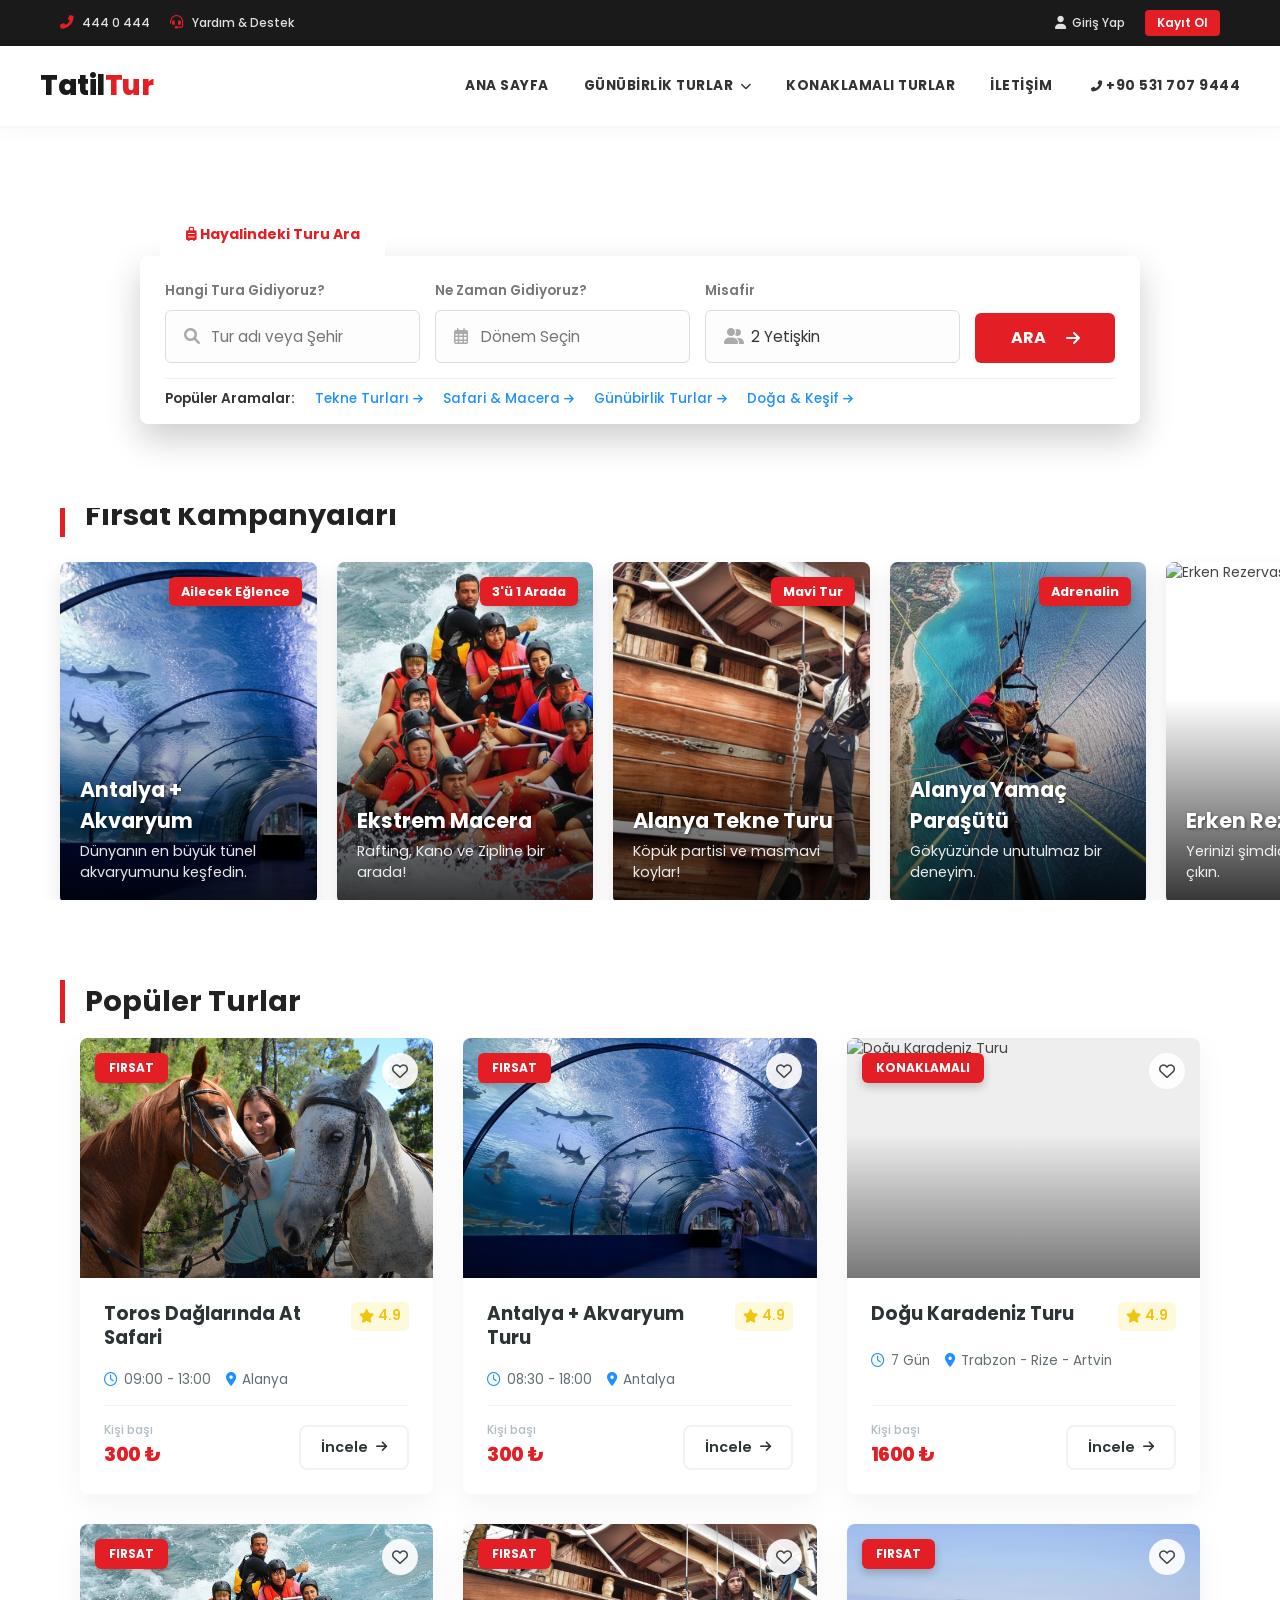
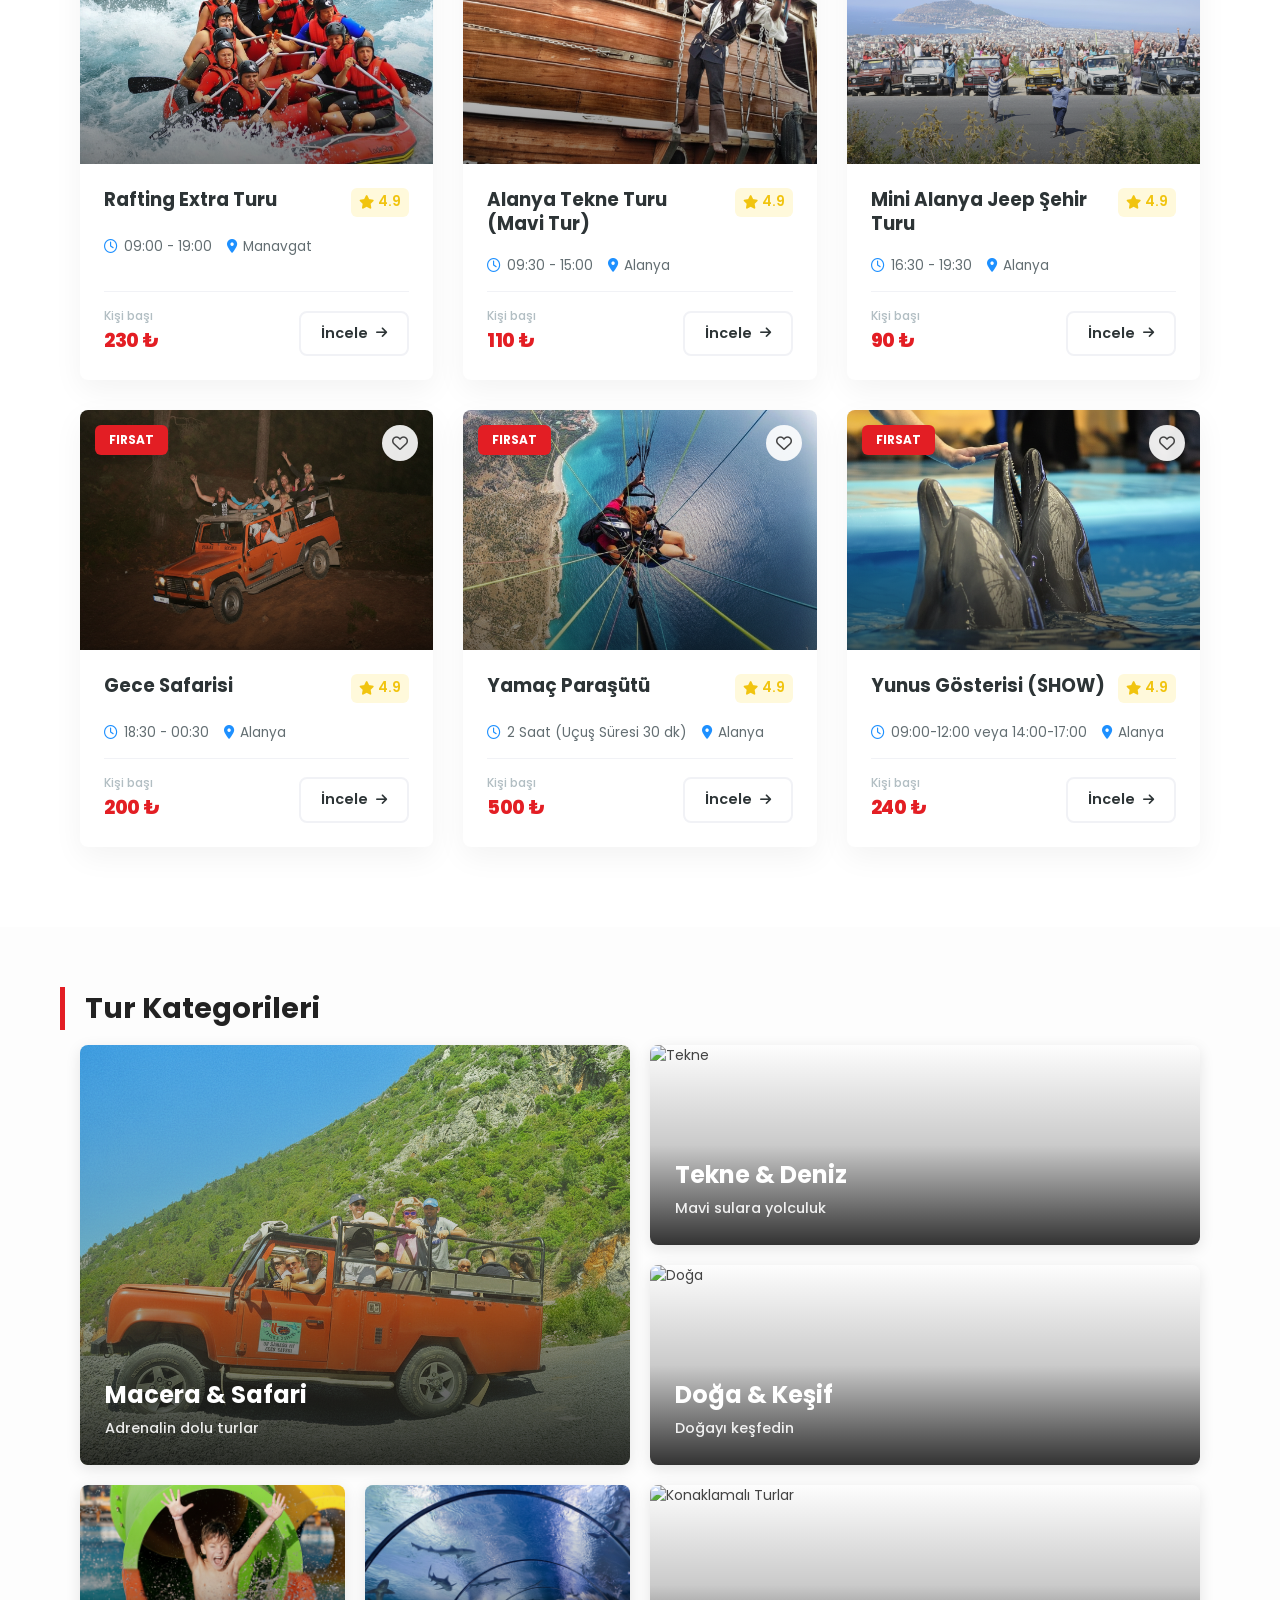
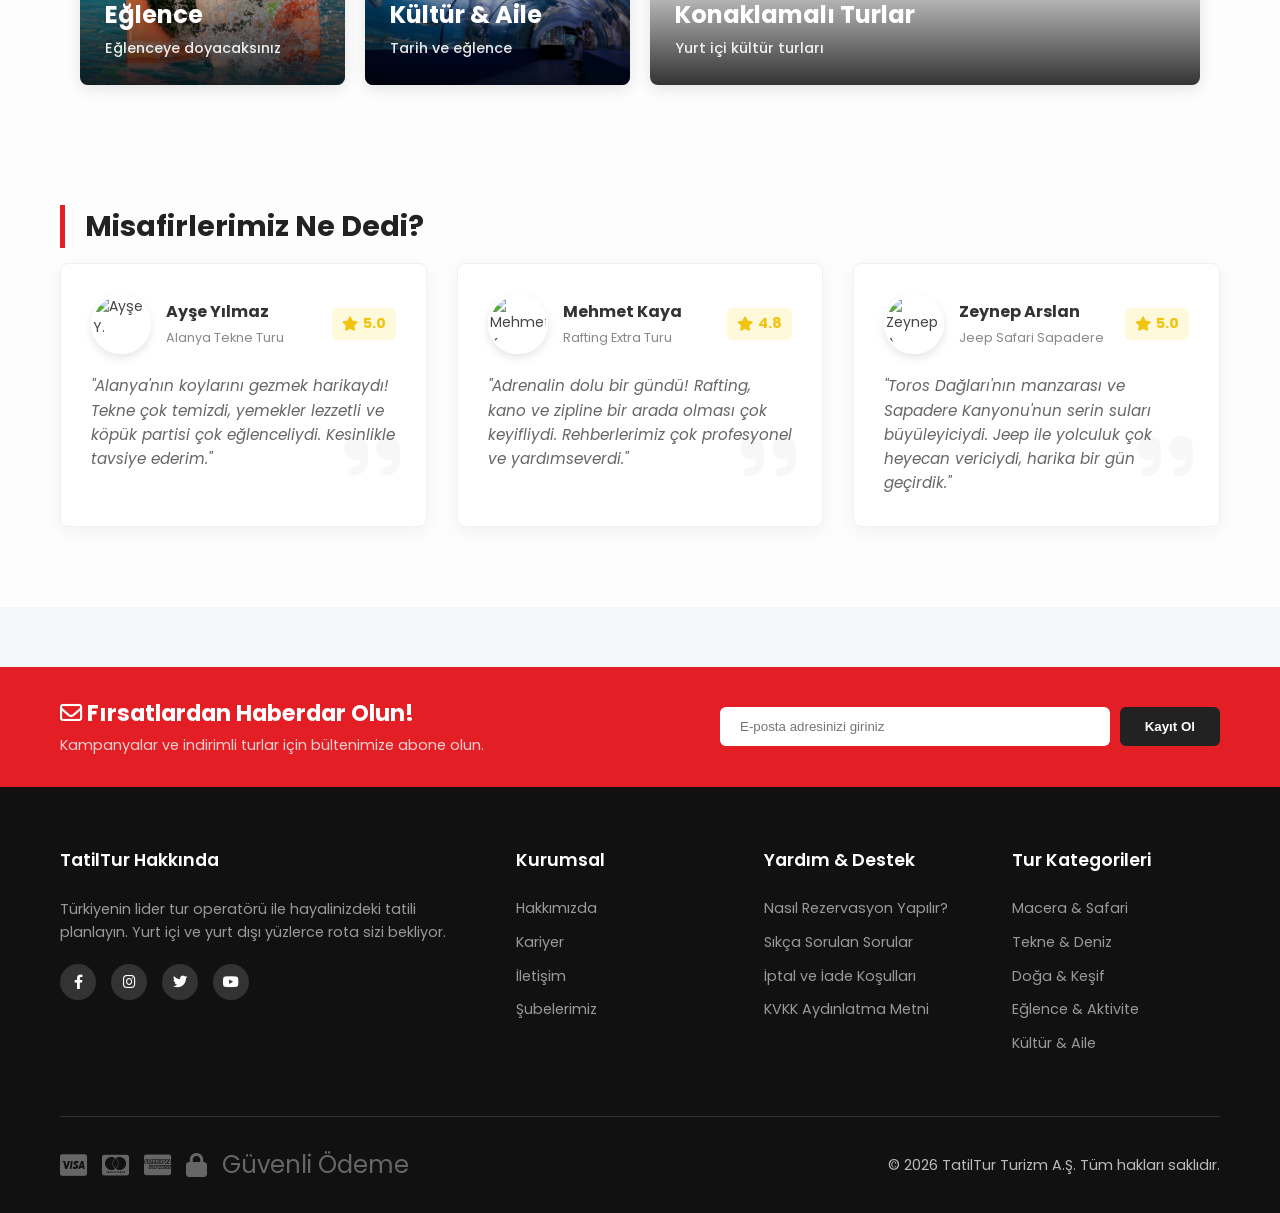
==== commit a8b56b0f: "Konaklamalı turlar sistemi: Doğu Karadeniz & GAP Turu detayları, tab yapısı, anasayfa entegrasyonu" ====
--- a/index.html
+++ b/index.html
@@ -48,7 +48,7 @@
                 <ul class="nav-links">
                     <li class="nav-item"><a href="index.html">ANA SAYFA</a></li>
                     <li class="nav-item">
-                        <a href="tours.html">TÜM TURLAR <i class="fas fa-chevron-down"></i></a>
+                        <a href="tours.html">GÜNÜBİRLİK TURLAR <i class="fas fa-chevron-down"></i></a>
                         <ul class="dropdown">
                             <li><a href="tours.html?category=Macera">Macera & Safari</a></li>
                             <li><a href="tours.html?category=Tekne">Tekne & Deniz</a></li>
@@ -57,6 +57,7 @@
                             <li><a href="tours.html?category=Kültür">Kültür & Aile</a></li>
                         </ul>
                     </li>
+                    <li class="nav-item"><a href="konaklamali-turlar.html">KONAKLAMALI TURLAR</a></li>
                     <li class="nav-item"><a href="contact.html">İLETİŞİM</a></li>
                     <li class="nav-item mobile-phone-link"><a href="tel:+905317079444"><i class="fas fa-phone-alt"></i>
                             +90
@@ -357,6 +358,15 @@
                         <p>Tarih ve eğlence</p>
                     </div>
                 </a>
+                <!-- Medium Item: Konaklamalı Turlar -->
+                <a href="konaklamali-turlar.html" class="destination-item medium">
+                    <img src="https://images.unsplash.com/photo-1476514525535-07fb3b4ae5f1?ixlib=rb-1.2.1&auto=format&fit=crop&w=1350&q=80"
+                        alt="Konaklamalı Turlar">
+                    <div class="dest-overlay">
+                        <h3>Konaklamalı Turlar</h3>
+                        <p>Yurt içi kültür turları</p>
+                    </div>
+                </a>
             </div>
         </div>
     </section>
@@ -496,47 +506,73 @@
 
     <script src="script.js"></script>
     <script src="tours-data.js"></script>
+    <script src="konaklamali-tours-data.js"></script>
     <script>
         document.addEventListener('DOMContentLoaded', () => {
             const grid = document.getElementById('popular-tours-grid');
             if (grid && typeof toursData !== 'undefined') {
-                // Sadece ilk 9 turu al
-                const popularTours = toursData.slice(0, 9);
-
-                popularTours.forEach(tour => {
-                    const card = document.createElement('div');
-                    card.className = 'tour-card';
-                    card.innerHTML = `
-                        <div class="tour-img">
-                            <span class="tour-tag">${tour.id === 'deniz-yoluyla-alanya' ? 'Popüler' : 'Fırsat'}</span>
-                            <button class="wishlist-btn"><i class="far fa-heart"></i></button>
-                            <img src="${tour.images[0]}" alt="${tour.title}">
-                            <div class="tour-overlay-gradient"></div>
-                        </div>
-                        <div class="tour-content">
-                            <div class="tour-header">
-                                <h3 class="tour-title">${tour.title}</h3>
-                                <div class="tour-rating">
-                                    <i class="fas fa-star"></i> 4.9
-                                </div>
-                            </div>
-                            <div class="tour-meta">
-                                <span><i class="far fa-clock"></i> ${tour.duration}</span>
-                                <span><i class="fas fa-map-marker-alt"></i> ${tour.location}</span>
-                            </div>
-                            <div class="tour-footer">
-                                <div class="price-box">
-                                    <span class="start-from">Kişi başı</span>
-                                    <div class="price-row">
-                                        <span class="current-price" style="font-size: 1.2rem;">${tour.price.adult} ${tour.price.currency}</span>
-                                    </div>
-                                </div>
-                                <a href="tour-detail.html?id=${tour.id}" class="btn-detail">İncele <i class="fas fa-arrow-right"></i></a>
-                            </div>
-                        </div>
-                    `;
-                    grid.appendChild(card);
+                // Rafting turunu çıkar, yerine Doğu Karadeniz Turu ekle
+                const filteredTours = toursData.filter(t => t.id !== 'rafting-turu').slice(0, 8);
+
+                // Doğu Karadeniz Turu'nu konaklamalı turlar verisinden bul
+                let karadenizTour = null;
+                if (typeof konaklamaliToursData !== 'undefined') {
+                    karadenizTour = konaklamaliToursData.find(t => t.id === 'dogu-karadeniz-turu');
+                }
+
+                // İlk 2 günübirlik tur kartını ekle
+                filteredTours.slice(0, 2).forEach(tour => {
+                    grid.appendChild(createTourCard(tour, false));
                 });
+
+                // Doğu Karadeniz Turu kartını 3. sıraya ekle
+                if (karadenizTour) {
+                    grid.appendChild(createTourCard(karadenizTour, true));
+                }
+
+                // Geri kalan günübirlik turları ekle
+                filteredTours.slice(2).forEach(tour => {
+                    grid.appendChild(createTourCard(tour, false));
+                });
+            }
+
+            function createTourCard(tour, isKonaklamali) {
+                const card = document.createElement('div');
+                card.className = 'tour-card';
+                const detailLink = isKonaklamali
+                    ? `konaklamali-tour-detail.html?id=${tour.id}`
+                    : `tour-detail.html?id=${tour.id}`;
+                const tagText = isKonaklamali ? 'Konaklamalı' : (tour.id === 'deniz-yoluyla-alanya' ? 'Popüler' : 'Fırsat');
+                card.innerHTML = `
+                    <div class="tour-img">
+                        <span class="tour-tag">${tagText}</span>
+                        <button class="wishlist-btn"><i class="far fa-heart"></i></button>
+                        <img src="${tour.images[0]}" alt="${tour.title}">
+                        <div class="tour-overlay-gradient"></div>
+                    </div>
+                    <div class="tour-content">
+                        <div class="tour-header">
+                            <h3 class="tour-title">${tour.title}</h3>
+                            <div class="tour-rating">
+                                <i class="fas fa-star"></i> 4.9
+                            </div>
+                        </div>
+                        <div class="tour-meta">
+                            <span><i class="far fa-clock"></i> ${tour.duration}</span>
+                            <span><i class="fas fa-map-marker-alt"></i> ${tour.location}</span>
+                        </div>
+                        <div class="tour-footer">
+                            <div class="price-box">
+                                <span class="start-from">Kişi başı</span>
+                                <div class="price-row">
+                                    <span class="current-price" style="font-size: 1.2rem;">${tour.price.adult} ${tour.price.currency}</span>
+                                </div>
+                            </div>
+                            <a href="${detailLink}" class="btn-detail">İncele <i class="fas fa-arrow-right"></i></a>
+                        </div>
+                    </div>
+                `;
+                return card;
             }
         });
     </script>
--- a/style.css
+++ b/style.css
@@ -47,67 +47,103 @@
 
 /* Top Bar */
 .top-bar {
-    background: #222;
-    color: #ccc;
+    background: #1a1a1a;
+    color: #e0e0e0;
+    font-size: 0.75rem;
+    padding: 10px 0;
+    font-weight: 500;
+}
+
+.top-bar-content {
+    display: flex;
+    justify-content: space-between;
+    align-items: center;
+}
+
+.contact-info {
+    display: flex;
+    gap: 20px;
+}
+
+.contact-info span {
+    display: flex;
+    align-items: center;
+    gap: 8px;
+    cursor: default;
+}
+
+.contact-info i {
+    color: var(--primary-color);
+    font-size: 0.85rem;
+}
+
+.user-actions {
+    display: flex;
+    align-items: center;
+    gap: 20px;
+}
+
+.user-actions a {
+    display: flex;
+    align-items: center;
+    gap: 6px;
+    transition: var(--transition);
+}
+
+.user-actions a:hover {
+    color: var(--white);
+}
+
+.user-actions i {
     font-size: 0.8rem;
-    padding: 8px 0;
-}
-
-.top-bar-content {
-    display: flex;
-    justify-content: space-between;
-    align-items: center;
-}
-
-.top-bar a,
-.top-bar span {
-    margin-left: 15px;
-    transition: var(--transition);
-}
-
-.top-bar a:hover {
-    color: var(--white);
-}
-
-.top-bar .active {
-    color: var(--primary-color);
+}
+
+.btn-signup {
+    color: var(--white) !important;
+    background: var(--primary-color);
+    padding: 4px 12px;
+    border-radius: 4px;
     font-weight: 600;
 }
 
-.divider {
-    color: #444;
-}
-
-.btn-signup {
-    color: var(--primary-color) !important;
+.btn-signup:hover {
+    background: var(--primary-dark);
+    transform: translateY(-1px);
 }
 
 /* Navbar */
 .navbar {
     background: var(--white);
-    box-shadow: 0 2px 10px rgba(0, 0, 0, 0.05);
-    /* Daha hafif gölge */
+    box-shadow: 0 4px 20px rgba(0, 0, 0, 0.03);
     position: sticky;
-    /* Fixed yerine sticky */
     top: 0;
     z-index: 1000;
-    border-bottom: 1px solid #eee;
+    border-bottom: 2px solid #f8f9fa;
 }
 
 .nav-container {
-    max-width: 1200px;
+    max-width: 1240px;
     margin: 0 auto;
-    padding: 15px 20px;
+    padding: 0 20px;
+    height: 80px;
+    /* fixed height for better alignment */
     display: flex;
     justify-content: space-between;
     align-items: center;
 }
 
 .logo {
-    font-size: 1.8rem;
+    display: flex;
+    align-items: center;
+    font-size: 1.75rem;
     font-weight: 800;
-    color: #333;
-    letter-spacing: -1px;
+    color: #1a1a1a;
+    letter-spacing: -0.5px;
+    transition: transform 0.3s ease;
+}
+
+.logo:hover {
+    transform: scale(1.02);
 }
 
 .logo .highlight {
@@ -117,122 +153,128 @@
 .hamburger {
     display: none;
     cursor: pointer;
-    width: 25px;
-    height: 18px;
+    width: 28px;
+    height: 20px;
     flex-direction: column;
     justify-content: space-between;
-    transition: var(--transition);
-    position: relative;
     z-index: 1001;
-    /* Navbar'dan yüksek olsun */
 }
 
 .hamburger span {
     display: block;
     width: 100%;
     height: 3px;
-    background-color: #333;
-    border-radius: 3px;
-    transition: all 0.3s cubic-bezier(0.645, 0.045, 0.355, 1);
+    background-color: #1a1a1a;
+    border-radius: 4px;
+    transition: transform 0.3s ease, opacity 0.3s ease, background-color 0.3s ease;
 }
 
 .hamburger.active span:nth-child(1) {
-    transform: translateY(7.5px) rotate(45deg);
+    transform: translateY(8.5px) rotate(45deg);
 }
 
 .hamburger.active span:nth-child(2) {
     opacity: 0;
-    transform: translateX(-20px);
+    transform: translateX(-10px);
 }
 
 .hamburger.active span:nth-child(3) {
-    transform: translateY(-7.5px) rotate(-45deg);
+    transform: translateY(-8.5px) rotate(-45deg);
 }
 
 
 .nav-links {
     display: flex;
-    gap: 1.5rem;
+    gap: 35px;
+    height: 100%;
 }
 
 .nav-item {
     position: relative;
-    padding: 10px 0;
+    display: flex;
+    align-items: center;
+    height: 100%;
 }
 
 .nav-item>a {
-    font-weight: 600;
-    font-size: 0.9rem;
+    font-weight: 700;
+    font-size: 0.85rem;
     color: #333;
     text-transform: uppercase;
-    transition: var(--transition);
-    padding-bottom: 5px;
-    border-bottom: 2px solid transparent;
-}
-
-.mobile-phone-link {
-    display: none;
-}
-
-@media (max-width: 768px) {
-    .mobile-phone-link {
-        display: block;
-        margin-top: 20px;
-        padding-top: 20px;
-        border-top: 1px solid #eee;
-    }
-
-    .mobile-phone-link a {
-        color: var(--primary-color) !important;
-        font-size: 1.2rem !important;
-        display: flex;
-        align-items: center;
-        justify-content: center;
-        gap: 10px;
-    }
+    transition: color 0.3s ease, background-color 0.3s ease, transform 0.3s ease;
+    position: relative;
+    padding: 8px 0;
+    letter-spacing: 0.5px;
+}
+
+/* Modern Underline Hover Effect */
+.nav-item>a::after {
+    content: '';
+    position: absolute;
+    bottom: 0;
+    left: 50%;
+    width: 0;
+    height: 2px;
+    background: var(--primary-color);
+    transition: all 0.3s ease;
+    transform: translateX(-50%);
 }
 
 .nav-item:hover>a {
     color: var(--primary-color);
-    border-bottom-color: var(--primary-color);
-}
-
-/* Dropdown Menu */
+}
+
+.nav-item:hover>a::after {
+    width: 100%;
+}
+
+.nav-item i {
+    font-size: 0.7rem;
+    margin-left: 4px;
+    transition: transform 0.3s ease;
+}
+
+.nav-item:hover i {
+    transform: rotate(180deg);
+}
+
+/* Dropdown Menu - Refined */
 .dropdown {
     position: absolute;
     top: 100%;
-    left: 0;
+    left: 50%;
+    transform: translateX(-50%) translateY(15px);
     background: var(--white);
-    box-shadow: var(--shadow);
-    min-width: 220px;
-    border-radius: 4px;
+    box-shadow: 0 15px 50px rgba(0, 0, 0, 0.12);
+    min-width: 240px;
+    border-radius: 8px;
     opacity: 0;
     visibility: hidden;
-    transform: translateY(10px);
-    transition: var(--transition);
-    padding: 10px 0;
+    transition: all 0.4s cubic-bezier(0.165, 0.84, 0.44, 1);
+    padding: 12px 0;
     z-index: 100;
+    border: 1px solid rgba(0, 0, 0, 0.05);
 }
 
 .nav-item:hover .dropdown {
     opacity: 1;
     visibility: visible;
-    transform: translateY(0);
+    transform: translateX(-50%) translateY(0);
 }
 
 .dropdown li a {
     display: block;
-    padding: 12px 20px;
-    color: #555;
-    font-size: 0.9rem;
-    border-left: 3px solid transparent;
+    padding: 10px 25px;
+    color: #444;
+    font-size: 0.85rem;
+    font-weight: 600;
+    transition: var(--transition);
 }
 
 .dropdown li a:hover {
-    background: #f8f8f8;
+    background: #fff5f5;
     color: var(--primary-color);
-    border-left-color: var(--primary-color);
-    padding-left: 25px;
+    padding-left: 30px;
 }
 
 /* Hero Section & Search Widget */
@@ -1293,6 +1335,13 @@
         /* Mobilde top bar'ı gizle */
     }
 
+    .nav-container {
+        height: 80px;
+        display: flex;
+        align-items: center;
+        justify-content: space-between;
+    }
+
     .hamburger {
         display: flex;
     }
@@ -1300,43 +1349,73 @@
     .nav-links {
         position: fixed;
         left: 0;
-        top: 70px;
+        top: 80px;
         /* Navbar yüksekliği kadar */
-        height: calc(100vh - 70px);
+        height: calc(100vh - 80px);
         flex-direction: column;
         background: var(--white);
         width: 100%;
         max-width: none;
-        text-align: center;
-        transition: 0.3s ease-in-out;
+        text-align: left;
+        /* Center looks amateur in long lists */
         box-shadow: none;
-        z-index: 999;
-        padding: 40px 20px;
-        gap: 20px;
+        z-index: 10002;
+        /* Higher than Flatpickr and other elements */
+        padding: 20px;
+        gap: 0;
+        /* Gap creates unpredictable space with border-bottom */
         overflow-y: auto;
+
+        /* THE ULTIMATE FIX: Do not render at all unless active */
+        display: none;
+        opacity: 0;
         transform: translateX(100%);
-        opacity: 0;
-        pointer-events: none;
     }
 
     .nav-links.active {
+        display: flex;
+        /* Only show when intentional */
+        opacity: 1;
         transform: translateX(0);
-        opacity: 1;
-        pointer-events: all;
+        animation: menuSlideIn 0.4s cubic-bezier(0.4, 0, 0.2, 1) forwards;
+    }
+
+    @keyframes menuSlideIn {
+        from {
+            transform: translateX(100%);
+            opacity: 0;
+        }
+
+        to {
+            transform: translateX(0);
+            opacity: 1;
+        }
     }
 
     .nav-item {
         width: 100%;
+        height: auto;
         border-bottom: 1px solid #f0f0f0;
         padding: 0;
+        display: block;
+        /* stacking vertically */
     }
 
     .nav-item>a {
-        padding: 15px 0;
+        padding: 18px 0;
         display: flex;
         justify-content: space-between;
         align-items: center;
         font-size: 0.95rem;
+        font-weight: 700;
+        color: #333;
+        transition: color 0.3s ease;
+        /* Avoid layout transition */
+    }
+
+    /* Disable desktop underline on mobile */
+    .nav-item>a::after {
+        display: none !important;
     }
 
     .dropdown {
@@ -1356,16 +1435,35 @@
         display: block;
     }
 
-    .dropdown li a {
-        padding: 12px 20px;
-        font-size: 0.9rem;
-        color: #666;
+    .mobile-phone-link {
+        display: block;
+        margin-top: 25px;
+        padding: 0;
+        background: #fff5f5;
+        /* even lighter pink */
+        border-radius: 10px;
+        text-align: center;
+        border-bottom: none !important;
+    }
+
+    .mobile-phone-link a {
+        color: var(--primary-color) !important;
+        font-size: 0.95rem !important;
+        font-weight: 700;
+        display: flex;
+        align-items: center;
+        justify-content: center;
+        gap: 10px;
+        padding: 15px 0;
     }
 
     .hero {
         height: auto;
-        padding: 40px 20px 60px;
-        align-items: flex-start;
+        min-height: calc(100dvh - 80px);
+        /* dvh is better for mobile browsers */
+        padding: 30px 20px;
+        display: flex;
+        align-items: center;
     }
 
     .search-widget {
@@ -3774,6 +3872,36 @@
 }
 
 /* Flatpickr Customization - Brand Red */
+.flatpickr-calendar {
+    background: #fff !important;
+    box-shadow: 0 10px 30px rgba(0, 0, 0, 0.15) !important;
+    border: 1px solid #eee !important;
+    z-index: 10001 !important;
+}
+
+.flatpickr-months,
+.flatpickr-monthSelect-months {
+    background: #fff !important;
+}
+
+/* Remove year input arrows */
+.flatpickr-calendar .numInputWrapper span {
+    display: none !important;
+}
+
+.flatpickr-calendar input.numInput.cur-year {
+    -moz-appearance: textfield;
+    appearance: none;
+}
+
+.flatpickr-calendar input.numInput.cur-year::-webkit-outer-spin-button,
+.flatpickr-calendar input.numInput.cur-year::-webkit-inner-spin-button {
+    -webkit-appearance: none;
+    appearance: none;
+    margin: 0;
+}
+
+
 .flatpickr-monthSelect-month.selected {
     background: var(--primary-color) !important;
     border-color: var(--primary-color) !important;
@@ -3812,4 +3940,490 @@
 .flatpickr-day.endRange.nextMonthDay {
     background: var(--primary-color) !important;
     border-color: var(--primary-color) !important;
+}
+
+/* ========================
+   Konaklmalı Turlar Page
+   ======================== */
+
+.konaklamali-hero {
+    background: linear-gradient(135deg, #1a1a2e 0%, #16213e 50%, #0f3460 100%);
+    padding: 100px 0 80px;
+    text-align: center;
+    position: relative;
+    overflow: hidden;
+}
+
+.konaklamali-hero::before {
+    content: '';
+    position: absolute;
+    top: 0;
+    left: 0;
+    width: 100%;
+    height: 100%;
+    background: url('data:image/svg+xml,<svg xmlns="http://www.w3.org/2000/svg" viewBox="0 0 100 100"><circle cx="50" cy="50" r="1" fill="rgba(255,255,255,0.03)"/></svg>') repeat;
+    background-size: 30px 30px;
+    opacity: 0.5;
+}
+
+.konaklamali-hero-content {
+    position: relative;
+    z-index: 1;
+}
+
+.hero-badge {
+    display: inline-flex;
+    align-items: center;
+    gap: 8px;
+    background: rgba(227, 30, 36, 0.15);
+    color: #ff6b6b;
+    padding: 8px 20px;
+    border-radius: 50px;
+    font-size: 0.85rem;
+    font-weight: 600;
+    margin-bottom: 25px;
+    backdrop-filter: blur(10px);
+    border: 1px solid rgba(227, 30, 36, 0.2);
+}
+
+.konaklamali-hero h1 {
+    font-size: 3rem;
+    font-weight: 800;
+    color: #fff;
+    margin-bottom: 20px;
+    line-height: 1.2;
+    letter-spacing: -0.5px;
+}
+
+.konaklamali-hero p {
+    font-size: 1.15rem;
+    color: rgba(255, 255, 255, 0.7);
+    max-width: 650px;
+    margin: 0 auto;
+    line-height: 1.7;
+}
+
+/* Coming Soon Section */
+.coming-soon-section {
+    padding: 80px 0 100px;
+    background: #f8f9fa;
+}
+
+.coming-soon-box {
+    text-align: center;
+    max-width: 900px;
+    margin: 0 auto;
+}
+
+.coming-soon-icon {
+    width: 90px;
+    height: 90px;
+    background: linear-gradient(135deg, var(--primary-color), #ff6b6b);
+    border-radius: 50%;
+    display: flex;
+    justify-content: center;
+    align-items: center;
+    margin: 0 auto 30px;
+    box-shadow: 0 15px 40px rgba(227, 30, 36, 0.25);
+    animation: pulse-icon 2s ease-in-out infinite;
+}
+
+@keyframes pulse-icon {
+
+    0%,
+    100% {
+        transform: scale(1);
+        box-shadow: 0 15px 40px rgba(227, 30, 36, 0.25);
+    }
+
+    50% {
+        transform: scale(1.05);
+        box-shadow: 0 20px 50px rgba(227, 30, 36, 0.35);
+    }
+}
+
+.coming-soon-icon i {
+    font-size: 2.2rem;
+    color: #fff;
+}
+
+.coming-soon-box h2 {
+    font-size: 2.2rem;
+    font-weight: 700;
+    color: #222;
+    margin-bottom: 15px;
+}
+
+.coming-soon-box>p {
+    font-size: 1.05rem;
+    color: #666;
+    line-height: 1.7;
+    max-width: 700px;
+    margin: 0 auto 50px;
+}
+
+/* Feature Cards */
+.coming-soon-features {
+    display: grid;
+    grid-template-columns: repeat(4, 1fr);
+    gap: 25px;
+    margin-bottom: 50px;
+}
+
+.feature-item {
+    background: #fff;
+    padding: 35px 25px;
+    border-radius: 12px;
+    box-shadow: 0 5px 25px rgba(0, 0, 0, 0.05);
+    transition: all 0.3s ease;
+    border: 1px solid #f0f0f0;
+}
+
+.feature-item:hover {
+    transform: translateY(-8px);
+    box-shadow: 0 15px 40px rgba(0, 0, 0, 0.1);
+    border-color: rgba(227, 30, 36, 0.15);
+}
+
+.feature-icon {
+    width: 60px;
+    height: 60px;
+    background: rgba(227, 30, 36, 0.08);
+    border-radius: 12px;
+    display: flex;
+    justify-content: center;
+    align-items: center;
+    margin: 0 auto 20px;
+    transition: all 0.3s ease;
+}
+
+.feature-item:hover .feature-icon {
+    background: var(--primary-color);
+}
+
+.feature-icon i {
+    font-size: 1.5rem;
+    color: var(--primary-color);
+    transition: all 0.3s ease;
+}
+
+.feature-item:hover .feature-icon i {
+    color: #fff;
+}
+
+.feature-item h4 {
+    font-size: 1.05rem;
+    font-weight: 700;
+    color: #222;
+    margin-bottom: 8px;
+}
+
+.feature-item p {
+    font-size: 0.9rem;
+    color: #888;
+    margin: 0;
+    line-height: 1.5;
+}
+
+.btn-coming-soon {
+    display: inline-flex;
+    align-items: center;
+    gap: 10px;
+    background: var(--primary-color);
+    color: #fff;
+    padding: 16px 35px;
+    border-radius: 8px;
+    font-size: 1rem;
+    font-weight: 700;
+    text-decoration: none;
+    transition: all 0.3s ease;
+    box-shadow: 0 10px 30px rgba(227, 30, 36, 0.25);
+}
+
+.btn-coming-soon:hover {
+    background: #c61113;
+    transform: translateY(-3px);
+    box-shadow: 0 15px 40px rgba(227, 30, 36, 0.35);
+}
+
+.btn-coming-soon i {
+    font-size: 0.9rem;
+}
+
+/* Responsive */
+@media (max-width: 992px) {
+    .coming-soon-features {
+        grid-template-columns: repeat(2, 1fr);
+    }
+
+    .konaklamali-hero h1 {
+        font-size: 2.4rem;
+    }
+}
+
+@media (max-width: 576px) {
+    .coming-soon-features {
+        grid-template-columns: 1fr;
+    }
+
+    .konaklamali-hero {
+        padding: 80px 0 60px;
+    }
+
+    .konaklamali-hero h1 {
+        font-size: 1.8rem;
+    }
+
+    .coming-soon-box h2 {
+        font-size: 1.6rem;
+    }
+}
+
+/* ========================
+   Tour Details Table (Konaklamalı)
+   ======================== */
+
+.tour-details-table {
+    width: 100%;
+}
+
+.detail-table-row {
+    display: flex;
+    align-items: flex-start;
+    padding: 18px 0;
+    border-bottom: 1px solid #eee;
+}
+
+.detail-table-row:last-child {
+    border-bottom: none;
+}
+
+.detail-table-label {
+    flex: 0 0 200px;
+    font-size: 0.95rem;
+    color: #333;
+}
+
+.detail-table-label strong {
+    font-weight: 700;
+}
+
+.detail-table-value {
+    flex: 1;
+    font-size: 0.95rem;
+    color: #555;
+    line-height: 1.6;
+}
+
+.sub-heading.neutral-heading {
+    color: #333;
+    font-size: 1rem;
+    font-weight: 700;
+    margin-bottom: 15px;
+}
+
+@media (max-width: 576px) {
+    .detail-table-row {
+        flex-direction: column;
+        gap: 5px;
+        padding: 14px 0;
+    }
+
+    .detail-table-label {
+        flex: none;
+    }
+}
+
+/* ========================
+   Tour Detail Tabs
+   ======================== */
+
+.tour-detail-tabs {
+    background: #fff;
+    border-bottom: 2px solid #f0f0f0;
+    margin-top: -5px;
+    margin-bottom: 25px;
+}
+
+.tab-nav {
+    display: flex;
+    gap: 0;
+}
+
+.tab-btn {
+    flex: 1;
+    display: flex;
+    align-items: center;
+    justify-content: center;
+    gap: 10px;
+    padding: 18px 30px;
+    background: transparent;
+    border: none;
+    font-family: 'Poppins', sans-serif;
+    font-size: 1rem;
+    font-weight: 600;
+    color: #999;
+    cursor: pointer;
+    transition: all 0.3s ease;
+    position: relative;
+    letter-spacing: 0.5px;
+}
+
+.tab-btn::after {
+    content: '';
+    position: absolute;
+    bottom: -2px;
+    left: 0;
+    width: 100%;
+    height: 3px;
+    background: transparent;
+    transition: all 0.3s ease;
+    border-radius: 3px 3px 0 0;
+}
+
+.tab-btn:hover {
+    color: #555;
+    background: #fafafa;
+}
+
+.tab-btn.active {
+    color: var(--primary-color, #e31e24);
+}
+
+.tab-btn.active::after {
+    background: var(--primary-color, #e31e24);
+}
+
+.tab-btn i {
+    font-size: 1rem;
+}
+
+.tab-panel {
+    animation: tabFadeIn 0.35s ease;
+}
+
+@keyframes tabFadeIn {
+    from {
+        opacity: 0;
+        transform: translateY(10px);
+    }
+
+    to {
+        opacity: 1;
+        transform: translateY(0);
+    }
+}
+
+@media (max-width: 576px) {
+    .tab-btn {
+        padding: 14px 15px;
+        font-size: 0.85rem;
+        gap: 8px;
+    }
+
+    .tab-btn i {
+        font-size: 0.85rem;
+    }
+}
+
+/* ========================
+   Tour Program Timeline
+   ======================== */
+
+.tour-program-timeline {
+    position: relative;
+    padding: 10px 0;
+}
+
+.program-day {
+    display: flex;
+    gap: 25px;
+    margin-bottom: 0;
+    position: relative;
+}
+
+.program-day:last-child .day-line {
+    display: none;
+}
+
+.program-day-marker {
+    display: flex;
+    flex-direction: column;
+    align-items: center;
+    flex-shrink: 0;
+}
+
+.day-number {
+    width: 45px;
+    height: 45px;
+    background: linear-gradient(135deg, var(--primary-color), #ff6b6b);
+    color: #fff;
+    border-radius: 50%;
+    display: flex;
+    justify-content: center;
+    align-items: center;
+    font-size: 1.1rem;
+    font-weight: 700;
+    box-shadow: 0 4px 15px rgba(227, 30, 36, 0.3);
+    position: relative;
+    z-index: 2;
+}
+
+.day-line {
+    width: 3px;
+    flex: 1;
+    background: linear-gradient(180deg, var(--primary-color), #f0f0f0);
+    min-height: 30px;
+    border-radius: 3px;
+}
+
+.program-day-content {
+    background: #fff;
+    border: 1px solid #f0f0f0;
+    border-radius: 10px;
+    padding: 20px 25px;
+    margin-bottom: 20px;
+    flex: 1;
+    transition: all 0.3s ease;
+    box-shadow: 0 2px 10px rgba(0, 0, 0, 0.03);
+}
+
+.program-day-content:hover {
+    border-color: rgba(227, 30, 36, 0.2);
+    box-shadow: 0 8px 25px rgba(0, 0, 0, 0.08);
+    transform: translateX(5px);
+}
+
+.program-day-title {
+    font-size: 1.1rem;
+    font-weight: 700;
+    color: #222;
+    margin-bottom: 8px;
+}
+
+.program-day-details {
+    font-size: 0.95rem;
+    color: #666;
+    line-height: 1.7;
+    margin: 0;
+}
+
+@media (max-width: 576px) {
+    .program-day {
+        gap: 15px;
+    }
+
+    .day-number {
+        width: 38px;
+        height: 38px;
+        font-size: 0.95rem;
+    }
+
+    .program-day-content {
+        padding: 15px 18px;
+    }
+
+    .program-day-title {
+        font-size: 1rem;
+    }
 }
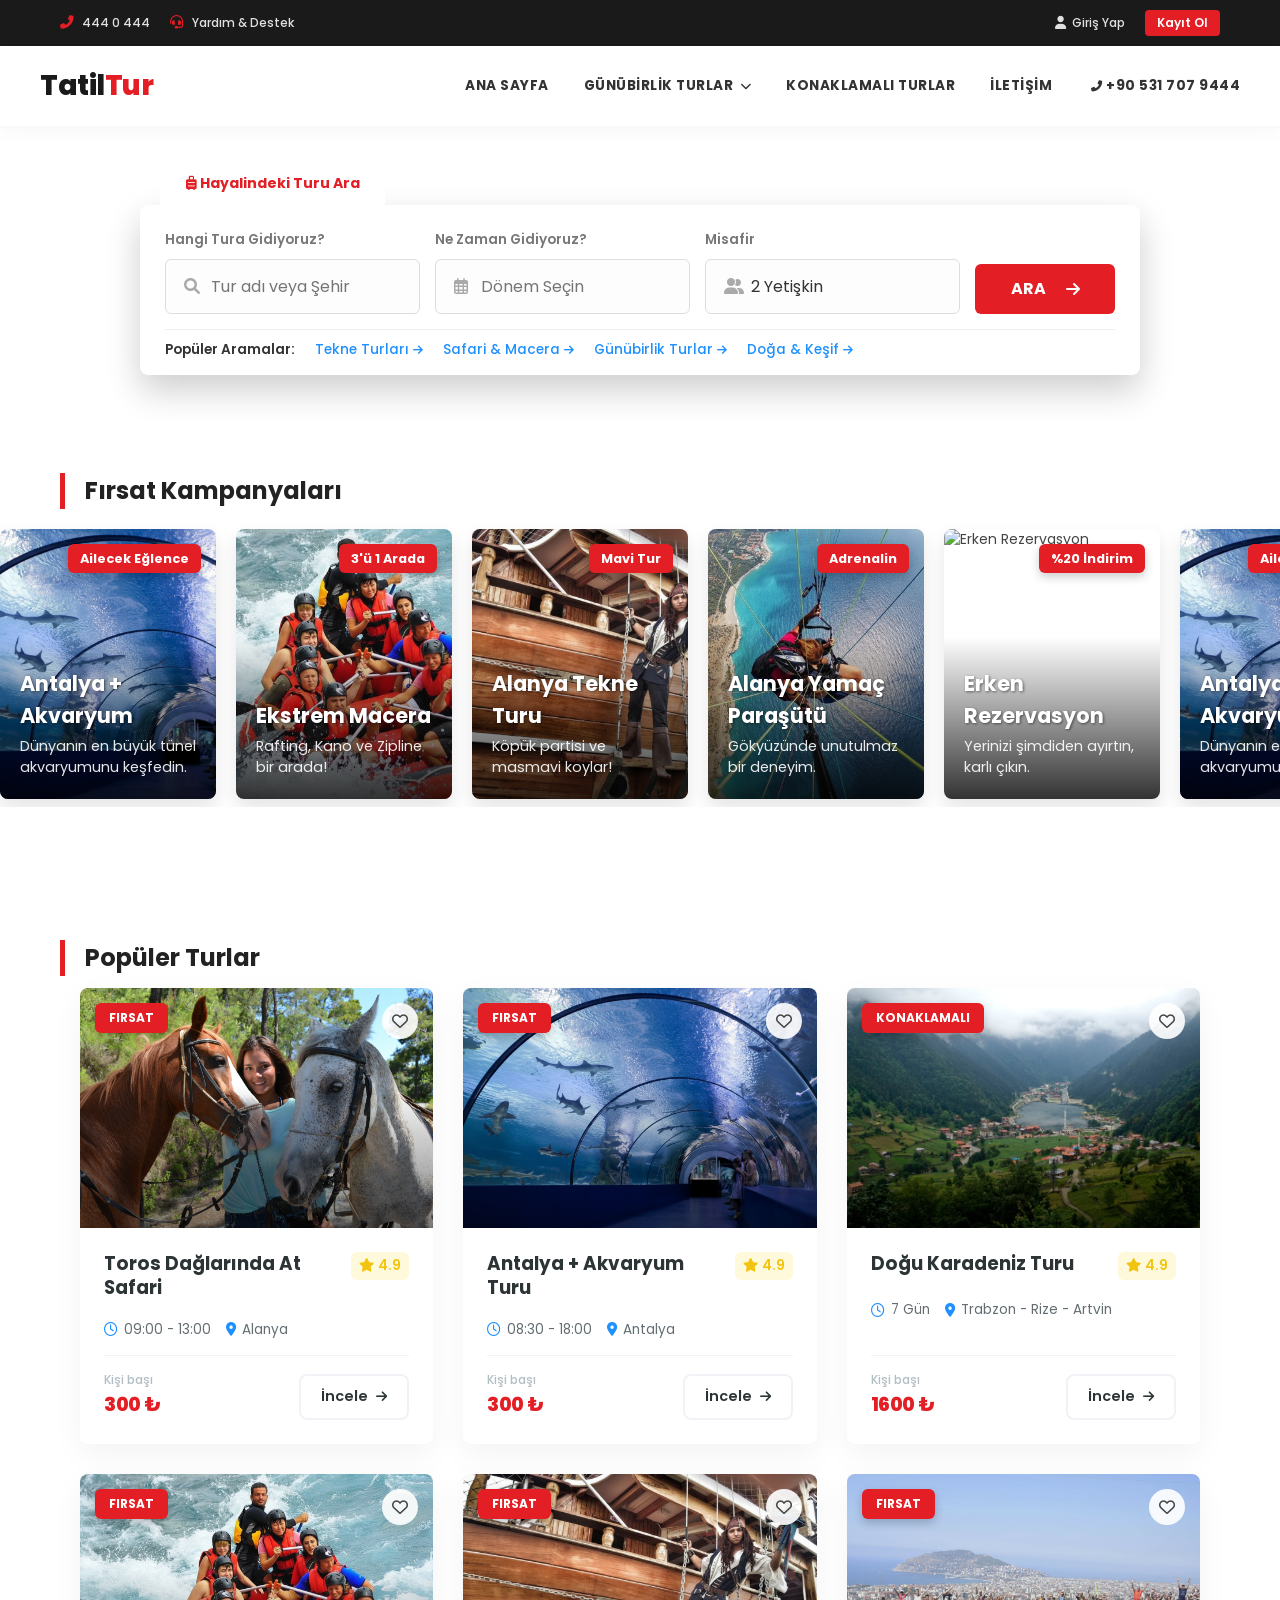
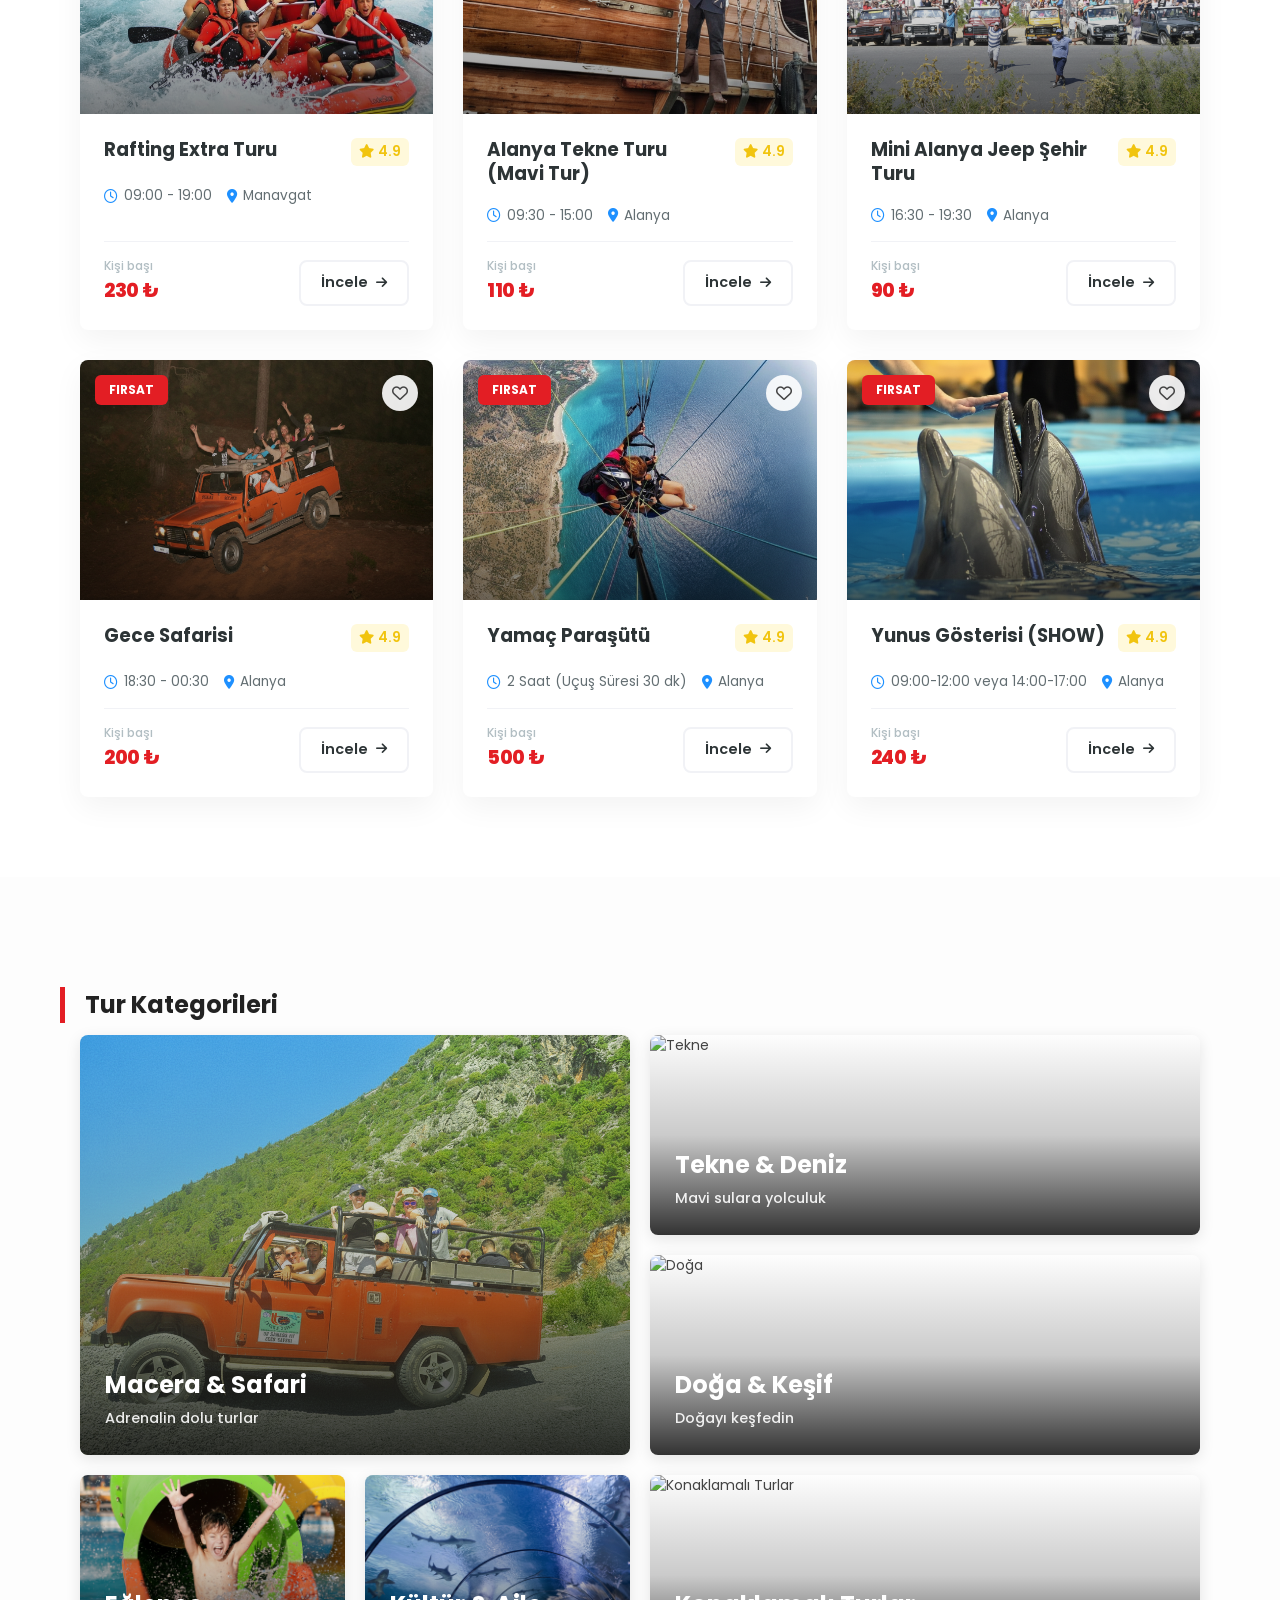
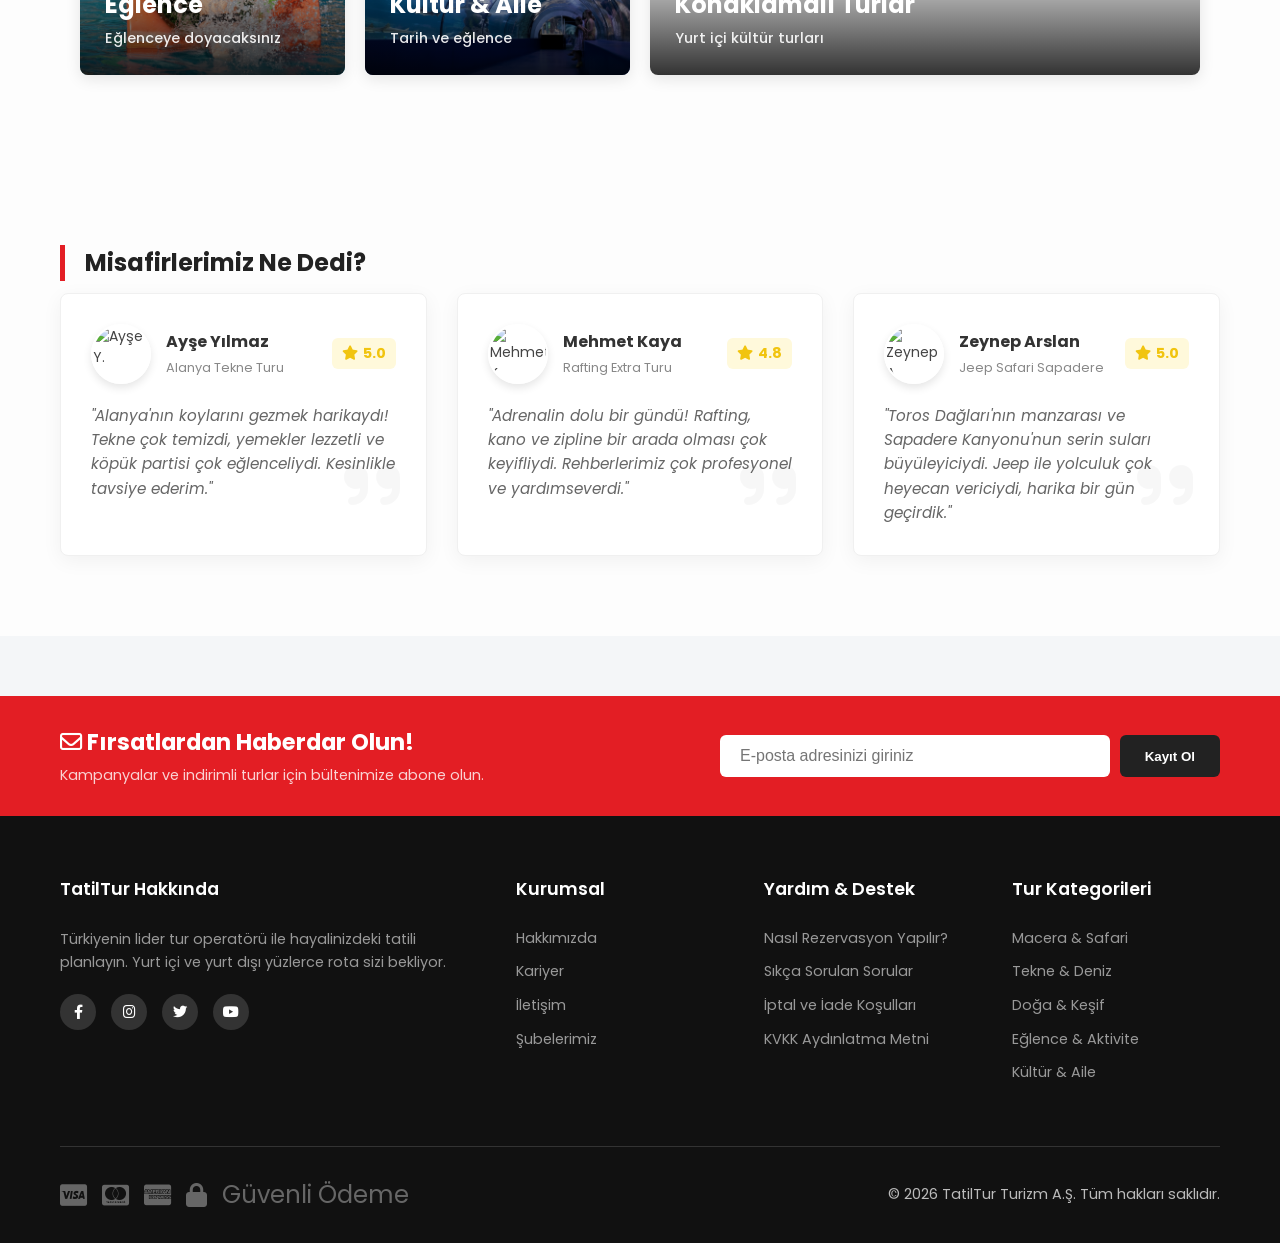
==== commit d0cf2cb3: "Firsat kampanyalari slider tam ekran genisletildi (full-width), animasyon performansi ve dongu duzel" ====
--- a/index.html
+++ b/index.html
@@ -175,128 +175,231 @@
         <section class="campaigns">
             <div class="container">
                 <h2 class="section-title">Fırsat Kampanyaları</h2>
-                <div class="campaign-slider">
-                    <div class="slider-track">
-                        <!-- 1. Antalya Akvaryum -->
-                        <div class="campaign-card-modern">
-                            <img src="assets/images/tours/antalya-akvaryum/Antalya-Akvaryum-1.png"
-                                alt="Antalya Akvaryum">
-                            <div class="campaign-overlay">
-                                <span class="discount-badge">Ailecek Eğlence</span>
-                                <div class="campaign-text">
-                                    <h3>Antalya + Akvaryum</h3>
-                                    <p>Dünyanın en büyük tünel akvaryumunu keşfedin.</p>
-                                </div>
-                            </div>
-                        </div>
-                        <!-- 2. Rafting Extra -->
-                        <div class="campaign-card-modern">
-                            <img src="assets/images/tours/rafting-extra/Rafting Extra 5_restored_6.png"
-                                alt="Rafting Extra">
-                            <div class="campaign-overlay">
-                                <span class="discount-badge">3'ü 1 Arada</span>
-                                <div class="campaign-text">
-                                    <h3>Ekstrem Macera</h3>
-                                    <p>Rafting, Kano ve Zipline bir arada!</p>
-                                </div>
-                            </div>
-                        </div>
-                        <!-- 3. Alanya Tekne Turu -->
-                        <div class="campaign-card-modern">
-                            <img src="assets/images/tours/alanya-tekne-turu/Alanya Tekne Turu 1_restored_1.png"
-                                alt="Alanya Tekne Turu">
-                            <div class="campaign-overlay">
-                                <span class="discount-badge">Mavi Tur</span>
-                                <div class="campaign-text">
-                                    <h3>Alanya Tekne Turu</h3>
-                                    <p>Köpük partisi ve masmavi koylar!</p>
-                                </div>
-                            </div>
-                        </div>
-                        <!-- 4. Yamaç Paraşütü -->
-                        <div class="campaign-card-modern">
-                            <img src="assets/images/tours/yamac-parasutu/Alanya Yamac Parasutu 3_restored_4.png"
-                                alt="Yamaç Paraşütü">
-                            <div class="campaign-overlay">
-                                <span class="discount-badge">Adrenalin</span>
-                                <div class="campaign-text">
-                                    <h3>Alanya Yamaç Paraşütü</h3>
-                                    <p>Gökyüzünde unutulmaz bir deneyim.</p>
-                                </div>
-                            </div>
-                        </div>
-                        <!-- 5. Erken Rezervasyon -->
-                        <div class="campaign-card-modern">
-                            <img src="https://images.unsplash.com/photo-1542314831-068cd1dbfeeb?ixlib=rb-1.2.1&auto=format&fit=crop&w=1350&q=80"
-                                alt="Erken Rezervasyon">
-                            <div class="campaign-overlay">
-                                <span class="discount-badge">%20 İndirim</span>
-                                <div class="campaign-text">
-                                    <h3>Erken Rezervasyon</h3>
-                                    <p>Yerinizi şimdiden ayırtın, karlı çıkın.</p>
-                                </div>
-                            </div>
-                        </div>
-
-                        <!-- DUPLICATE FOR INFINITE LOOP EFFECT (Full Set) -->
-                        <div class="campaign-card-modern">
-                            <img src="assets/images/tours/antalya-akvaryum/Antalya-Akvaryum-1.png"
-                                alt="Antalya Akvaryum">
-                            <div class="campaign-overlay">
-                                <span class="discount-badge">Ailecek Eğlence</span>
-                                <div class="campaign-text">
-                                    <h3>Antalya + Akvaryum</h3>
-                                    <p>Dünyanın en büyük tünel akvaryumunu keşfedin.</p>
-                                </div>
-                            </div>
-                        </div>
-                        <div class="campaign-card-modern">
-                            <img src="assets/images/tours/rafting-extra/Rafting Extra 5_restored_6.png"
-                                alt="Rafting Extra">
-                            <div class="campaign-overlay">
-                                <span class="discount-badge">3'ü 1 Arada</span>
-                                <div class="campaign-text">
-                                    <h3>Ekstrem Macera</h3>
-                                    <p>Rafting, Kano ve Zipline bir arada!</p>
-                                </div>
-                            </div>
-                        </div>
-                        <div class="campaign-card-modern">
-                            <img src="assets/images/tours/alanya-tekne-turu/Alanya Tekne Turu 1_restored_1.png"
-                                alt="Alanya Tekne Turu">
-                            <div class="campaign-overlay">
-                                <span class="discount-badge">Mavi Tur</span>
-                                <div class="campaign-text">
-                                    <h3>Alanya Tekne Turu</h3>
-                                    <p>Köpük partisi ve masmavi koylar!</p>
-                                </div>
-                            </div>
-                        </div>
-                        <div class="campaign-card-modern">
-                            <img src="assets/images/tours/yamac-parasutu/Alanya Yamac Parasutu 3_restored_4.png"
-                                alt="Yamaç Paraşütü">
-                            <div class="campaign-overlay">
-                                <span class="discount-badge">Adrenalin</span>
-                                <div class="campaign-text">
-                                    <h3>Alanya Yamaç Paraşütü</h3>
-                                    <p>Gökyüzünde unutulmaz bir deneyim.</p>
-                                </div>
-                            </div>
-                        </div>
-                        <div class="campaign-card-modern">
-                            <img src="https://images.unsplash.com/photo-1542314831-068cd1dbfeeb?ixlib=rb-1.2.1&auto=format&fit=crop&w=1350&q=80"
-                                alt="Erken Rezervasyon">
-                            <div class="campaign-overlay">
-                                <span class="discount-badge">%20 İndirim</span>
-                                <div class="campaign-text">
-                                    <h3>Erken Rezervasyon</h3>
-                                    <p>Yerinizi şimdiden ayırtın, karlı çıkın.</p>
-                                </div>
-                            </div>
-                        </div>
-                    </div>
-                </div>
-            </div>
+            </div>
+            <div class="campaign-slider">
+                <div class="slider-track">
+                    <!-- 1. Antalya Akvaryum -->
+                    <div class="campaign-card-modern">
+                        <img src="assets/images/tours/antalya-akvaryum/Antalya-Akvaryum-1.png" alt="Antalya Akvaryum">
+                        <div class="campaign-overlay">
+                            <span class="discount-badge">Ailecek Eğlence</span>
+                            <div class="campaign-text">
+                                <h3>Antalya + Akvaryum</h3>
+                                <p>Dünyanın en büyük tünel akvaryumunu keşfedin.</p>
+                            </div>
+                        </div>
+                    </div>
+                    <!-- 2. Rafting Extra -->
+                    <div class="campaign-card-modern">
+                        <img src="assets/images/tours/rafting-extra/Rafting Extra 5_restored_6.png" alt="Rafting Extra">
+                        <div class="campaign-overlay">
+                            <span class="discount-badge">3'ü 1 Arada</span>
+                            <div class="campaign-text">
+                                <h3>Ekstrem Macera</h3>
+                                <p>Rafting, Kano ve Zipline bir arada!</p>
+                            </div>
+                        </div>
+                    </div>
+                    <!-- 3. Alanya Tekne Turu -->
+                    <div class="campaign-card-modern">
+                        <img src="assets/images/tours/alanya-tekne-turu/Alanya Tekne Turu 1_restored_1.png"
+                            alt="Alanya Tekne Turu">
+                        <div class="campaign-overlay">
+                            <span class="discount-badge">Mavi Tur</span>
+                            <div class="campaign-text">
+                                <h3>Alanya Tekne Turu</h3>
+                                <p>Köpük partisi ve masmavi koylar!</p>
+                            </div>
+                        </div>
+                    </div>
+                    <!-- 4. Yamaç Paraşütü -->
+                    <div class="campaign-card-modern">
+                        <img src="assets/images/tours/yamac-parasutu/Alanya Yamac Parasutu 3_restored_4.png"
+                            alt="Yamaç Paraşütü">
+                        <div class="campaign-overlay">
+                            <span class="discount-badge">Adrenalin</span>
+                            <div class="campaign-text">
+                                <h3>Alanya Yamaç Paraşütü</h3>
+                                <p>Gökyüzünde unutulmaz bir deneyim.</p>
+                            </div>
+                        </div>
+                    </div>
+                    <!-- 5. Erken Rezervasyon -->
+                    <div class="campaign-card-modern">
+                        <img src="https://images.unsplash.com/photo-1542314831-068cd1dbfeeb?ixlib=rb-1.2.1&auto=format&fit=crop&w=1350&q=80"
+                            alt="Erken Rezervasyon">
+                        <div class="campaign-overlay">
+                            <span class="discount-badge">%20 İndirim</span>
+                            <div class="campaign-text">
+                                <h3>Erken Rezervasyon</h3>
+                                <p>Yerinizi şimdiden ayırtın, karlı çıkın.</p>
+                            </div>
+                        </div>
+                    </div>
+
+                    <!-- DUPLICATE FOR INFINITE LOOP EFFECT (Full Set) -->
+                    <div class="campaign-card-modern">
+                        <img src="assets/images/tours/antalya-akvaryum/Antalya-Akvaryum-1.png" alt="Antalya Akvaryum">
+                        <div class="campaign-overlay">
+                            <span class="discount-badge">Ailecek Eğlence</span>
+                            <div class="campaign-text">
+                                <h3>Antalya + Akvaryum</h3>
+                                <p>Dünyanın en büyük tünel akvaryumunu keşfedin.</p>
+                            </div>
+                        </div>
+                    </div>
+                    <div class="campaign-card-modern">
+                        <img src="assets/images/tours/rafting-extra/Rafting Extra 5_restored_6.png" alt="Rafting Extra">
+                        <div class="campaign-overlay">
+                            <span class="discount-badge">3'ü 1 Arada</span>
+                            <div class="campaign-text">
+                                <h3>Ekstrem Macera</h3>
+                                <p>Rafting, Kano ve Zipline bir arada!</p>
+                            </div>
+                        </div>
+                    </div>
+                    <div class="campaign-card-modern">
+                        <img src="assets/images/tours/alanya-tekne-turu/Alanya Tekne Turu 1_restored_1.png"
+                            alt="Alanya Tekne Turu">
+                        <div class="campaign-overlay">
+                            <span class="discount-badge">Mavi Tur</span>
+                            <div class="campaign-text">
+                                <h3>Alanya Tekne Turu</h3>
+                                <p>Köpük partisi ve masmavi koylar!</p>
+                            </div>
+                        </div>
+                    </div>
+                    <div class="campaign-card-modern">
+                        <img src="assets/images/tours/yamac-parasutu/Alanya Yamac Parasutu 3_restored_4.png"
+                            alt="Yamaç Paraşütü">
+                        <div class="campaign-overlay">
+                            <span class="discount-badge">Adrenalin</span>
+                            <div class="campaign-text">
+                                <h3>Alanya Yamaç Paraşütü</h3>
+                                <p>Gökyüzünde unutulmaz bir deneyim.</p>
+                            </div>
+                        </div>
+                    </div>
+                    <div class="campaign-card-modern">
+                        <img src="https://images.unsplash.com/photo-1542314831-068cd1dbfeeb?ixlib=rb-1.2.1&auto=format&fit=crop&w=1350&q=80"
+                            alt="Erken Rezervasyon">
+                        <div class="campaign-overlay">
+                            <span class="discount-badge">%20 İndirim</span>
+                            <div class="campaign-text">
+                                <h3>Erken Rezervasyon</h3>
+                                <p>Yerinizi şimdiden ayırtın, karlı çıkın.</p>
+                            </div>
+                        </div>
+                    </div>
+                    <!-- 3. SET FOR INFINITE LOOP EFFECT (Full Set) -->
+                    <div class="campaign-card-modern">
+                        <img src="assets/images/tours/antalya-akvaryum/Antalya-Akvaryum-1.png" alt="Antalya Akvaryum">
+                        <div class="campaign-overlay">
+                            <span class="discount-badge">Ailecek Eğlence</span>
+                            <div class="campaign-text">
+                                <h3>Antalya + Akvaryum</h3>
+                                <p>Dünyanın en büyük tünel akvaryumunu keşfedin.</p>
+                            </div>
+                        </div>
+                    </div>
+                    <div class="campaign-card-modern">
+                        <img src="assets/images/tours/rafting-extra/Rafting Extra 5_restored_6.png" alt="Rafting Extra">
+                        <div class="campaign-overlay">
+                            <span class="discount-badge">3'ü 1 Arada</span>
+                            <div class="campaign-text">
+                                <h3>Ekstrem Macera</h3>
+                                <p>Rafting, Kano ve Zipline bir arada!</p>
+                            </div>
+                        </div>
+                    </div>
+                    <div class="campaign-card-modern">
+                        <img src="assets/images/tours/alanya-tekne-turu/Alanya Tekne Turu 1_restored_1.png"
+                            alt="Alanya Tekne Turu">
+                        <div class="campaign-overlay">
+                            <span class="discount-badge">Mavi Tur</span>
+                            <div class="campaign-text">
+                                <h3>Alanya Tekne Turu</h3>
+                                <p>Köpük partisi ve masmavi koylar!</p>
+                            </div>
+                        </div>
+                    </div>
+                    <div class="campaign-card-modern">
+                        <img src="assets/images/tours/yamac-parasutu/Alanya Yamac Parasutu 3_restored_4.png"
+                            alt="Yamaç Paraşütü">
+                        <div class="campaign-overlay">
+                            <span class="discount-badge">Adrenalin</span>
+                            <div class="campaign-text">
+                                <h3>Alanya Yamaç Paraşütü</h3>
+                                <p>Gökyüzünde unutulmaz bir deneyim.</p>
+                            </div>
+                        </div>
+                    </div>
+                    <div class="campaign-card-modern">
+                        <img src="https://images.unsplash.com/photo-1542314831-068cd1dbfeeb?ixlib=rb-1.2.1&auto=format&fit=crop&w=1350&q=80"
+                            alt="Erken Rezervasyon">
+                        <div class="campaign-overlay">
+                            <span class="discount-badge">%20 İndirim</span>
+                            <div class="campaign-text">
+                                <h3>Erken Rezervasyon</h3>
+                                <p>Yerinizi şimdiden ayırtın, karlı çıkın.</p>
+                            </div>
+                        </div>
+                    </div>
+                    <!-- 4. SET FOR INFINITE LOOP EFFECT (Full Set - Safety Buffer) -->
+                    <div class="campaign-card-modern">
+                        <img src="assets/images/tours/antalya-akvaryum/Antalya-Akvaryum-1.png" alt="Antalya Akvaryum">
+                        <div class="campaign-overlay">
+                            <span class="discount-badge">Ailecek Eğlence</span>
+                            <div class="campaign-text">
+                                <h3>Antalya + Akvaryum</h3>
+                                <p>Dünyanın en büyük tünel akvaryumunu keşfedin.</p>
+                            </div>
+                        </div>
+                    </div>
+                    <div class="campaign-card-modern">
+                        <img src="assets/images/tours/rafting-extra/Rafting Extra 5_restored_6.png" alt="Rafting Extra">
+                        <div class="campaign-overlay">
+                            <span class="discount-badge">3'ü 1 Arada</span>
+                            <div class="campaign-text">
+                                <h3>Ekstrem Macera</h3>
+                                <p>Rafting, Kano ve Zipline bir arada!</p>
+                            </div>
+                        </div>
+                    </div>
+                    <div class="campaign-card-modern">
+                        <img src="assets/images/tours/alanya-tekne-turu/Alanya Tekne Turu 1_restored_1.png"
+                            alt="Alanya Tekne Turu">
+                        <div class="campaign-overlay">
+                            <span class="discount-badge">Mavi Tur</span>
+                            <div class="campaign-text">
+                                <h3>Alanya Tekne Turu</h3>
+                                <p>Köpük partisi ve masmavi koylar!</p>
+                            </div>
+                        </div>
+                    </div>
+                    <div class="campaign-card-modern">
+                        <img src="assets/images/tours/yamac-parasutu/Alanya Yamac Parasutu 3_restored_4.png"
+                            alt="Yamaç Paraşütü">
+                        <div class="campaign-overlay">
+                            <span class="discount-badge">Adrenalin</span>
+                            <div class="campaign-text">
+                                <h3>Alanya Yamaç Paraşütü</h3>
+                                <p>Gökyüzünde unutulmaz bir deneyim.</p>
+                            </div>
+                        </div>
+                    </div>
+                    <div class="campaign-card-modern">
+                        <img src="https://images.unsplash.com/photo-1542314831-068cd1dbfeeb?ixlib=rb-1.2.1&auto=format&fit=crop&w=1350&q=80"
+                            alt="Erken Rezervasyon">
+                        <div class="campaign-overlay">
+                            <span class="discount-badge">%20 İndirim</span>
+                            <div class="campaign-text">
+                                <h3>Erken Rezervasyon</h3>
+                                <p>Yerinizi şimdiden ayırtın, karlı çıkın.</p>
+                            </div>
+                        </div>
+                    </div>
+                </div>
         </section>
     </div>
 
--- a/style.css
+++ b/style.css
@@ -19,6 +19,21 @@
     margin: 0;
     padding: 0;
     box-sizing: border-box;
+}
+
+/* iOS Safari - input zoom prevention */
+input[type="text"],
+input[type="email"],
+input[type="tel"],
+input[type="number"],
+input[type="date"],
+input[type="search"],
+input[type="url"],
+input[type="password"],
+input:not([type]),
+select,
+textarea {
+    font-size: 16px !important;
 }
 
 body {
@@ -499,9 +514,9 @@
 
 /* Campaigns Section & Slider */
 .campaigns {
-    padding: 50px 0;
+    padding: 0 0 50px 0;
+    /* Mobilde de tam ekran slider */
     overflow: hidden;
-    /* Taşmayı gizle */
 }
 
 .section-title {
@@ -511,19 +526,21 @@
     color: #222;
     padding-left: 20px;
     border-left: 5px solid var(--primary-color);
+    margin-top: 50px;
+    /* Başlık için üst boşluk */
 }
 
 .campaign-slider {
     width: 100%;
     position: relative;
     padding: 20px 0;
-    /* Gölgeler kesilmesin diye */
+    overflow: hidden;
 }
 
 .slider-track {
     display: flex;
-    width: calc(300px * 10 + 200px);
-    /* Tahmini genişlik: (Kart genişliği * kart sayısı) + boşluklar */
+    width: max-content;
+    /* Kart sayısına göre otomatik genişle */
     animation: scroll 40s linear infinite;
     gap: 20px;
 }
@@ -539,7 +556,8 @@
     }
 
     100% {
-        transform: translateX(calc(-300px * 5 - 100px));
+        transform: translateX(calc(-1 * (300px * 5 + 20px * 5)));
+        /* 5 kart + 5 boşluk kadar kay */
     }
 
     /* 5 kartın genişliği + boşluklar kadar kay */
@@ -614,55 +632,65 @@
 /* Intro Section Wrapper for Desktop 100vh Layout */
 @media (min-width: 1024px) {
     .intro-section-wrapper {
-        height: 100vh;
+        height: calc(100vh - 90px);
+        /* Navbar + topbar yüksekliğini düş */
         display: flex;
         flex-direction: column;
         background-color: #fff;
     }
 
     .hero {
-        flex: 1;
-        /* Hero section will take remaining space but we need enough for search widget */
-        min-height: 380px;
+        flex: 1 1 auto;
+        min-height: 280px;
         height: auto;
     }
 
     .campaigns {
-        flex: 1.1;
-        /* Campaigns area shared with hero */
-        padding: 20px 0;
+        flex: 0 0 auto;
+        padding: 0 0 10px 0;
+        /* Padding'i kaldır, slider tam ekran olsun */
         display: flex;
         flex-direction: column;
-        justify-content: center;
+        justify-content: flex-end;
     }
 
     .campaigns .container {
         width: 100%;
+        padding-top: 15px;
+        /* Başlık için üst boşluk */
     }
 
     .section-title {
-        margin-bottom: 15px;
+        margin-bottom: 12px;
+        font-size: 1.5rem;
+        padding-left: 20px;
+        /* Mobil container padding ile uyumlu olsun */
     }
 
     .campaign-slider {
-        padding: 10px 0;
+        padding: 8px 0;
+        width: 100%;
+        overflow: hidden;
     }
 
     .campaign-card-modern {
-        /* Height follows screen height to stay within viewport */
-        height: 38vh;
-        width: calc(38vh * 0.75);
-        max-height: 400px;
-        max-width: 300px;
-    }
-
-    /* Since we use dynamic widths for cards, the slider animation needs to be robust */
+        height: 30vh;
+        width: calc(30vh * 0.8);
+        max-height: 350px;
+        max-width: 280px;
+        min-height: 200px;
+        min-width: 160px;
+    }
+
     .slider-track {
-        --desktop-card-width: calc(38vh * 0.75);
+        --desktop-card-width: calc(30vh * 0.8);
         --desktop-gap: 20px;
-        width: calc((var(--desktop-card-width) * 10) + (var(--desktop-gap) * 9));
+        width: max-content;
+        /* İçeriğe göre otomatik genişle */
         gap: var(--desktop-gap);
-        animation: scroll-desktop 40s linear infinite;
+        animation: scroll-desktop 50s linear infinite;
+        will-change: transform;
+        /* GPU hızlandırma için */
     }
 
     @keyframes scroll-desktop {
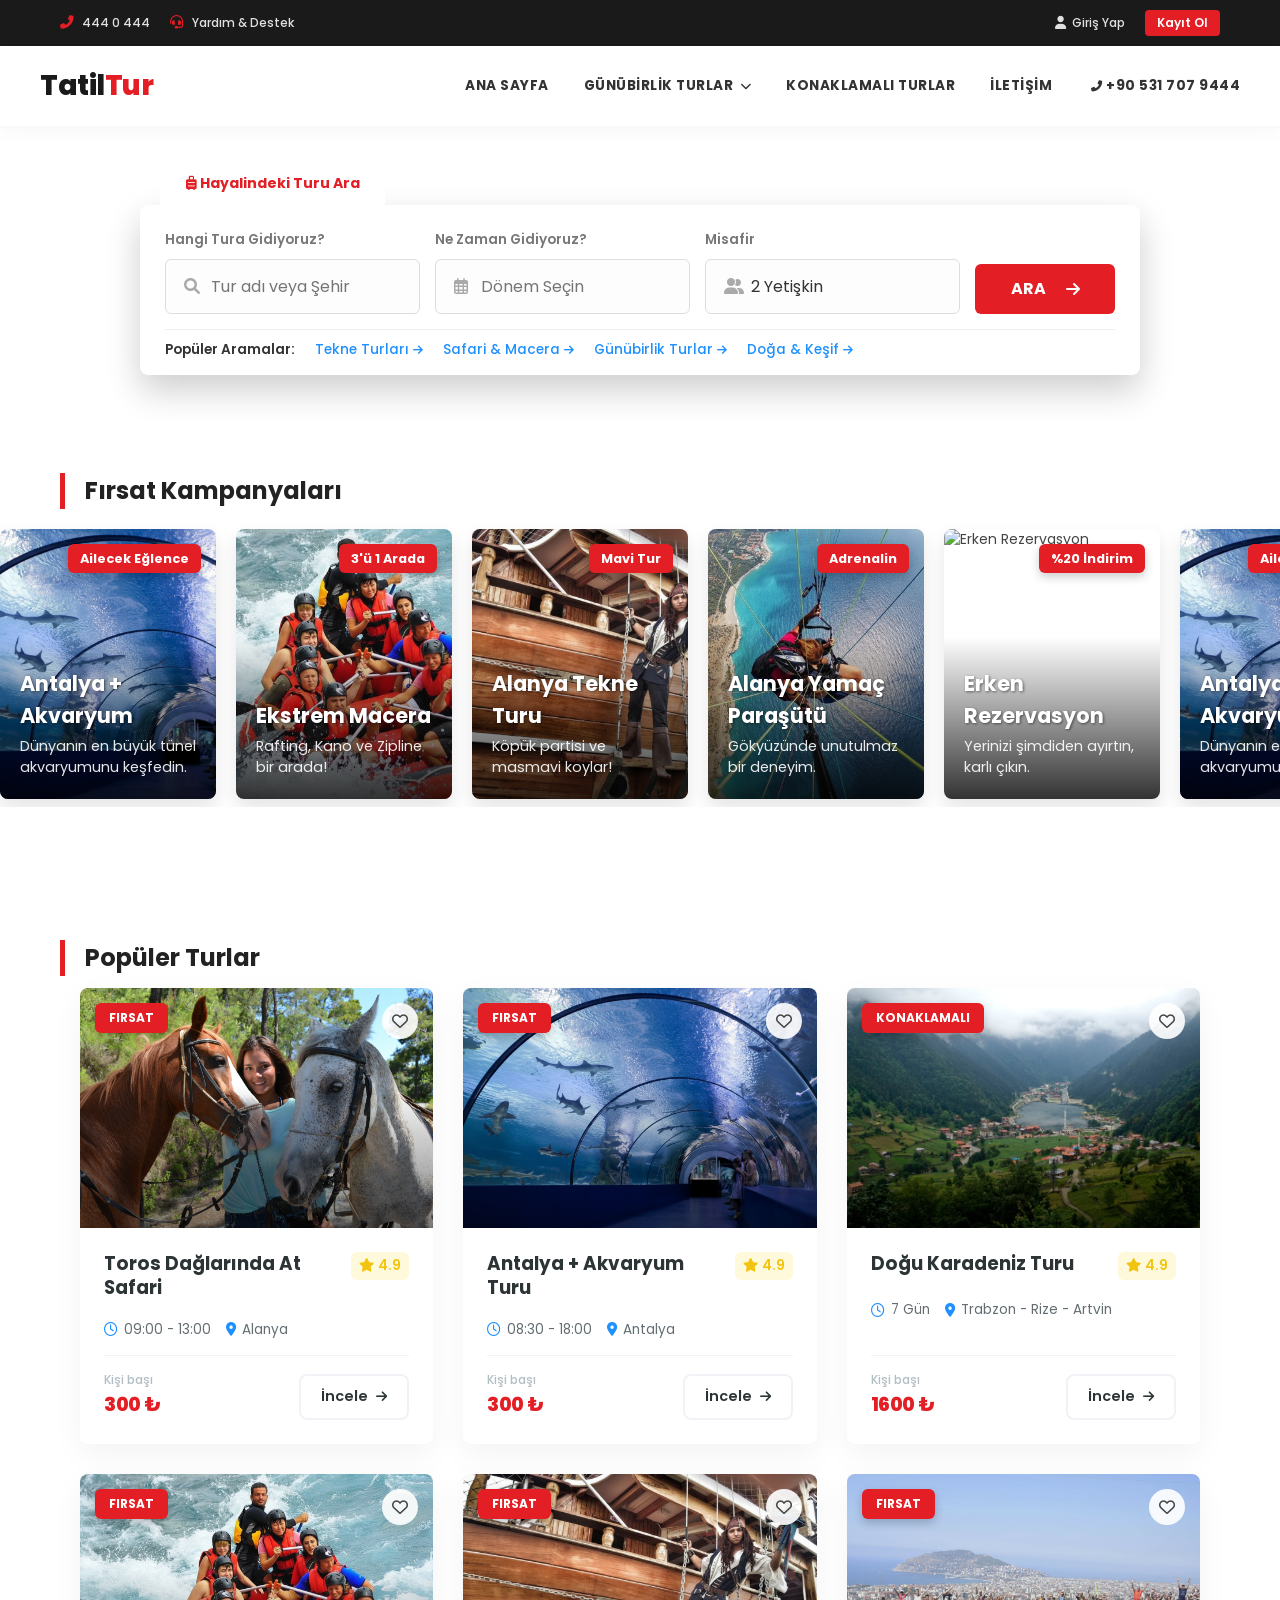
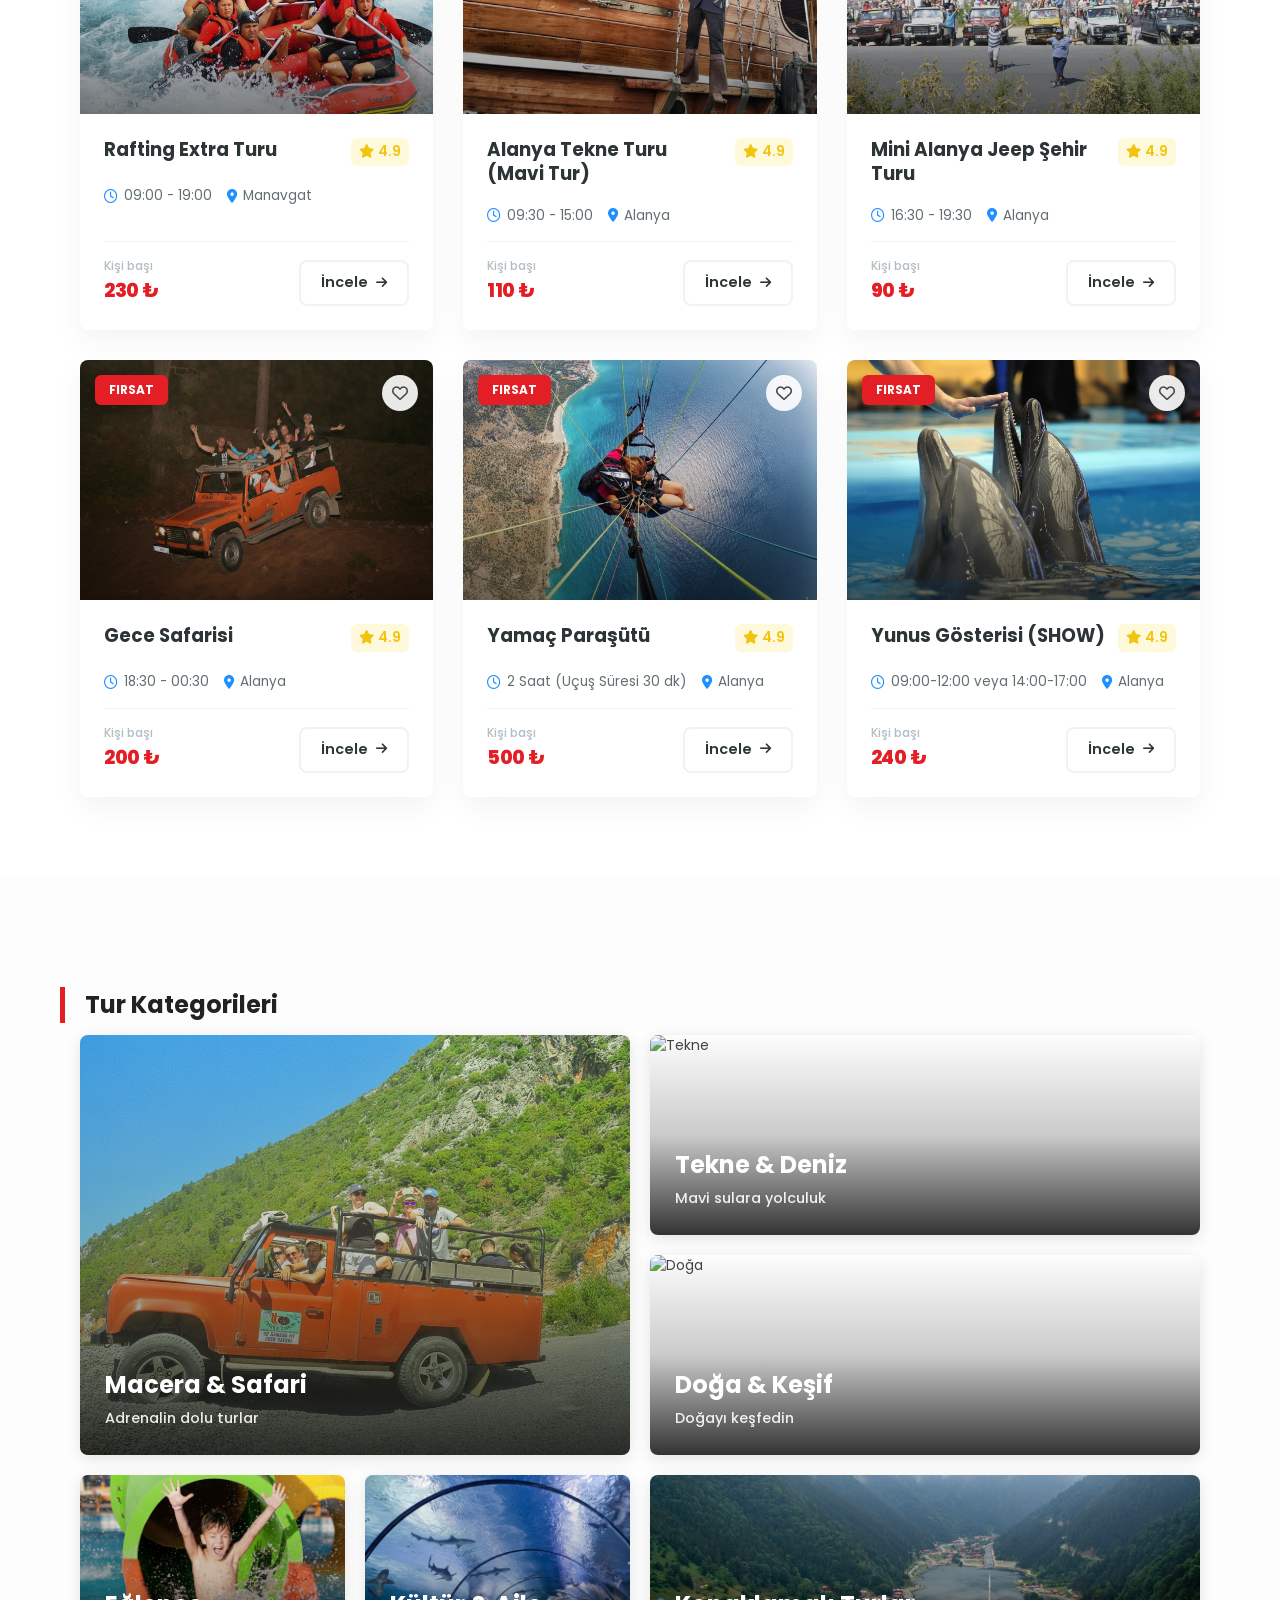
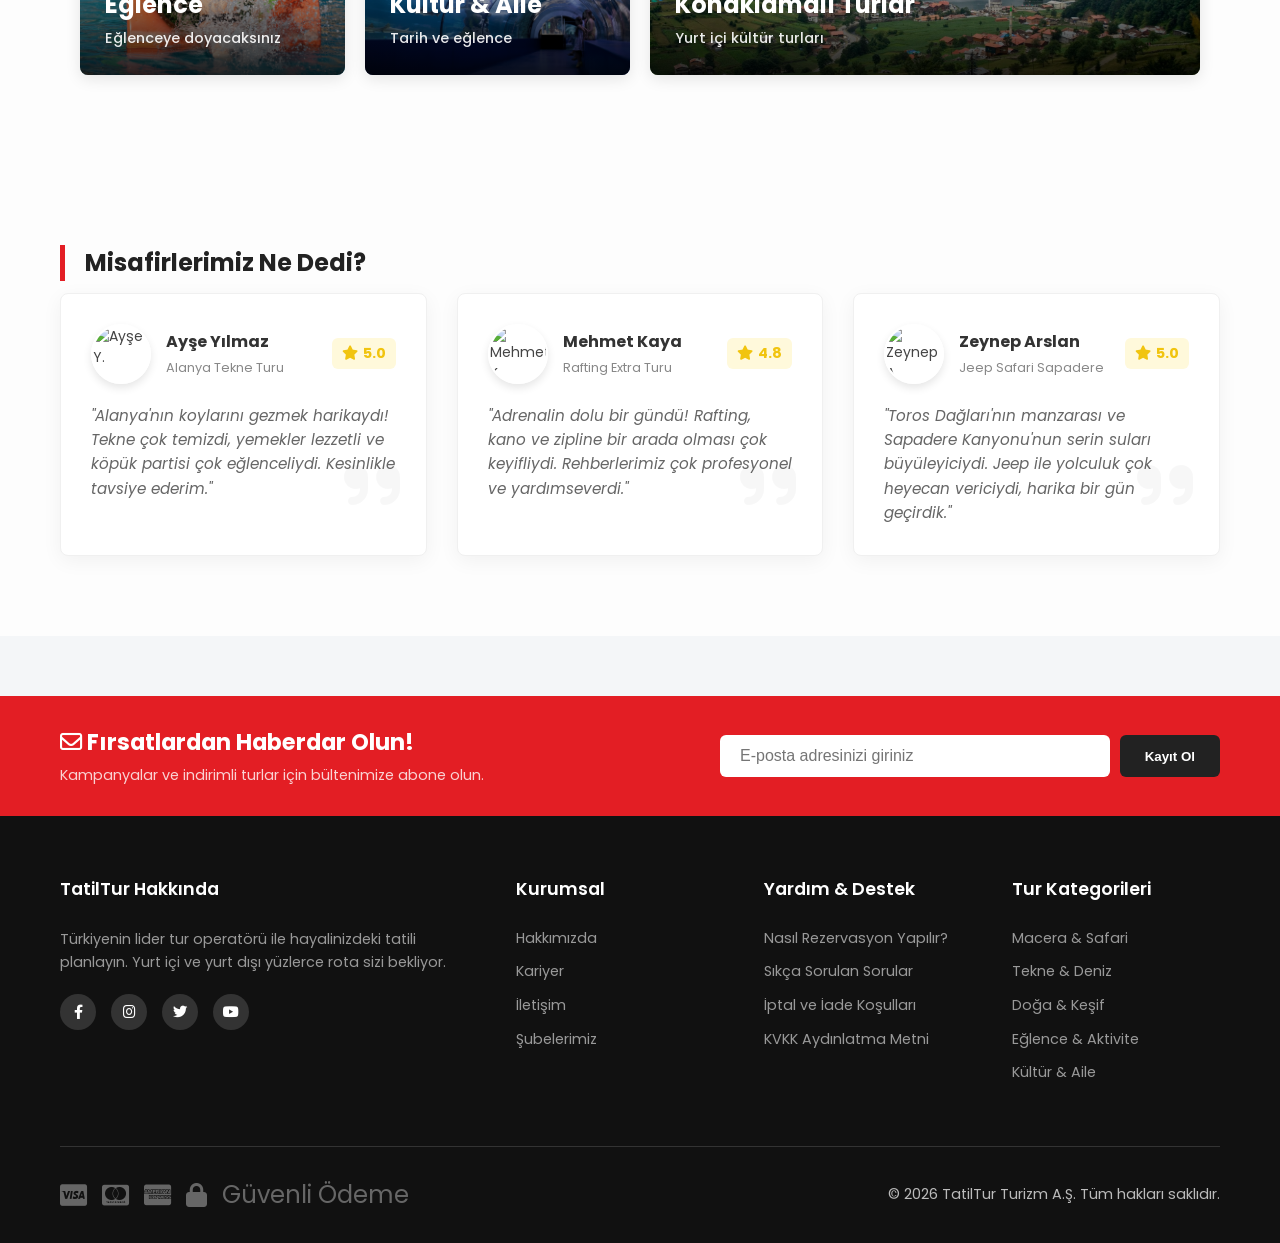
==== commit 3c3a46b5: "Rezervasyon sistemi ve UI guncellemeleri" ====
--- a/index.html
+++ b/index.html
@@ -463,8 +463,7 @@
                 </a>
                 <!-- Medium Item: Konaklamalı Turlar -->
                 <a href="konaklamali-turlar.html" class="destination-item medium">
-                    <img src="https://images.unsplash.com/photo-1476514525535-07fb3b4ae5f1?ixlib=rb-1.2.1&auto=format&fit=crop&w=1350&q=80"
-                        alt="Konaklamalı Turlar">
+                    <img src="assets/images/tours/dogu-karadeniz-turu/dogu karadeniz 2.jpg" alt="Konaklamalı Turlar">
                     <div class="dest-overlay">
                         <h3>Konaklamalı Turlar</h3>
                         <p>Yurt içi kültür turları</p>
--- a/style.css
+++ b/style.css
@@ -1,4457 +1,4640 @@
-:root {
-    --primary-color: #E31E24;
-    /* Etstur kırmızısı */
-    --primary-dark: #C21015;
-    --secondary-color: #2F3542;
-    /* Koyu gri/siyah metinler */
-    --accent-blue: #1E90FF;
-    /* Linkler ve ikonlar için */
-    --text-color: #444;
-    --light-bg: #F4F6F8;
-    --white: #ffffff;
-    --border-color: #E0E0E0;
-    --shadow: 0 4px 15px rgba(0, 0, 0, 0.08);
-    /* Daha yumuşak gölge */
-    --transition: all 0.3s ease;
+:root {
+    --primary-color: #E31E24;
+    /* Etstur kırmızısı */
+    --primary-dark: #C21015;
+    --secondary-color: #2F3542;
+    /* Koyu gri/siyah metinler */
+    --accent-blue: #1E90FF;
+    /* Linkler ve ikonlar için */
+    --text-color: #444;
+    --light-bg: #F4F6F8;
+    --white: #ffffff;
+    --border-color: #E0E0E0;
+    --shadow: 0 4px 15px rgba(0, 0, 0, 0.08);
+    /* Daha yumuşak gölge */
+    --transition: all 0.3s ease;
+}
+
+* {
+    margin: 0;
+    padding: 0;
+    box-sizing: border-box;
+}
+
+/* iOS Safari - input zoom prevention */
+input[type="text"],
+input[type="email"],
+input[type="tel"],
+input[type="number"],
+input[type="date"],
+input[type="search"],
+input[type="url"],
+input[type="password"],
+input:not([type]),
+select,
+textarea {
+    font-size: 16px !important;
+}
+
+body {
+    font-family: 'Poppins', sans-serif;
+    color: var(--text-color);
+    line-height: 1.5;
+    background-color: var(--light-bg);
+    font-size: 14px;
+    /* Profesyonel sitelerde genelde base font biraz küçüktür */
+}
+
+a {
+    text-decoration: none;
+    color: inherit;
+}
+
+ul {
+    list-style: none;
+}
+
+.container {
+    max-width: 1200px;
+    margin: 0 auto;
+    padding: 0 20px;
+}
+
+/* Top Bar */
+.top-bar {
+    background: #1a1a1a;
+    color: #e0e0e0;
+    font-size: 0.75rem;
+    padding: 10px 0;
+    font-weight: 500;
+}
+
+.top-bar-content {
+    display: flex;
+    justify-content: space-between;
+    align-items: center;
+}
+
+.contact-info {
+    display: flex;
+    gap: 20px;
+}
+
+.contact-info span {
+    display: flex;
+    align-items: center;
+    gap: 8px;
+    cursor: default;
+}
+
+.contact-info i {
+    color: var(--primary-color);
+    font-size: 0.85rem;
+}
+
+.user-actions {
+    display: flex;
+    align-items: center;
+    gap: 20px;
+}
+
+.user-actions a {
+    display: flex;
+    align-items: center;
+    gap: 6px;
+    transition: var(--transition);
+}
+
+.user-actions a:hover {
+    color: var(--white);
+}
+
+.user-actions i {
+    font-size: 0.8rem;
+}
+
+.btn-signup {
+    color: var(--white) !important;
+    background: var(--primary-color);
+    padding: 4px 12px;
+    border-radius: 4px;
+    font-weight: 600;
+}
+
+.btn-signup:hover {
+    background: var(--primary-dark);
+    transform: translateY(-1px);
+}
+
+/* Navbar */
+.navbar {
+    background: var(--white);
+    box-shadow: 0 4px 20px rgba(0, 0, 0, 0.03);
+    position: sticky;
+    top: 0;
+    z-index: 1000;
+    border-bottom: 2px solid #f8f9fa;
+}
+
+.nav-container {
+    max-width: 1240px;
+    margin: 0 auto;
+    padding: 0 20px;
+    height: 80px;
+    /* fixed height for better alignment */
+    display: flex;
+    justify-content: space-between;
+    align-items: center;
+}
+
+.logo {
+    display: flex;
+    align-items: center;
+    font-size: 1.75rem;
+    font-weight: 800;
+    color: #1a1a1a;
+    letter-spacing: -0.5px;
+    transition: transform 0.3s ease;
+}
+
+.logo:hover {
+    transform: scale(1.02);
+}
+
+.logo .highlight {
+    color: var(--primary-color);
+}
+
+.hamburger {
+    display: none;
+    cursor: pointer;
+    width: 28px;
+    height: 20px;
+    flex-direction: column;
+    justify-content: space-between;
+    z-index: 1001;
+}
+
+.hamburger span {
+    display: block;
+    width: 100%;
+    height: 3px;
+    background-color: #1a1a1a;
+    border-radius: 4px;
+    transition: transform 0.3s ease, opacity 0.3s ease, background-color 0.3s ease;
+}
+
+.hamburger.active span:nth-child(1) {
+    transform: translateY(8.5px) rotate(45deg);
+}
+
+.hamburger.active span:nth-child(2) {
+    opacity: 0;
+    transform: translateX(-10px);
+}
+
+.hamburger.active span:nth-child(3) {
+    transform: translateY(-8.5px) rotate(-45deg);
+}
+
+
+.nav-links {
+    display: flex;
+    gap: 35px;
+    height: 100%;
+}
+
+.nav-item {
+    position: relative;
+    display: flex;
+    align-items: center;
+    height: 100%;
+}
+
+.nav-item>a {
+    font-weight: 700;
+    font-size: 0.85rem;
+    color: #333;
+    text-transform: uppercase;
+    transition: color 0.3s ease, background-color 0.3s ease, transform 0.3s ease;
+    position: relative;
+    padding: 8px 0;
+    letter-spacing: 0.5px;
+}
+
+/* Modern Underline Hover Effect */
+.nav-item>a::after {
+    content: '';
+    position: absolute;
+    bottom: 0;
+    left: 50%;
+    width: 0;
+    height: 2px;
+    background: var(--primary-color);
+    transition: all 0.3s ease;
+    transform: translateX(-50%);
+}
+
+.nav-item:hover>a {
+    color: var(--primary-color);
+}
+
+.nav-item:hover>a::after {
+    width: 100%;
+}
+
+.nav-item i {
+    font-size: 0.7rem;
+    margin-left: 4px;
+    transition: transform 0.3s ease;
+}
+
+.nav-item:hover i {
+    transform: rotate(180deg);
+}
+
+/* Dropdown Menu - Refined */
+.dropdown {
+    position: absolute;
+    top: 100%;
+    left: 50%;
+    transform: translateX(-50%) translateY(15px);
+    background: var(--white);
+    box-shadow: 0 15px 50px rgba(0, 0, 0, 0.12);
+    min-width: 240px;
+    border-radius: 8px;
+    opacity: 0;
+    visibility: hidden;
+    transition: all 0.4s cubic-bezier(0.165, 0.84, 0.44, 1);
+    padding: 12px 0;
+    z-index: 100;
+    border: 1px solid rgba(0, 0, 0, 0.05);
+}
+
+.nav-item:hover .dropdown {
+    opacity: 1;
+    visibility: visible;
+    transform: translateX(-50%) translateY(0);
+}
+
+.dropdown li a {
+    display: block;
+    padding: 10px 25px;
+    color: #444;
+    font-size: 0.85rem;
+    font-weight: 600;
+    transition: var(--transition);
+}
+
+.dropdown li a:hover {
+    background: #fff5f5;
+    color: var(--primary-color);
+    padding-left: 30px;
+}
+
+/* Hero Section & Search Widget */
+.hero {
+    height: 400px;
+    background-image: url('https://images.unsplash.com/photo-1507525428034-b723cf961d3e?ixlib=rb-1.2.1&auto=format&fit=crop&w=1920&q=80');
+    background-position: center bottom;
+    background-size: cover;
+    background-repeat: no-repeat;
+    display: flex;
+    justify-content: center;
+    align-items: center;
+    position: relative;
+    overflow: visible;
+    /* Dropdown'ın taşabilmesi için */
+}
+
+.hero::after {
+    content: '';
+    position: absolute;
+    bottom: 0;
+    left: 0;
+    width: 100%;
+    height: 120px;
+    background: linear-gradient(to bottom, transparent, #fff);
+    pointer-events: none;
+    z-index: 1;
+}
+
+.search-widget {
+    position: relative;
+    z-index: 100;
+    /* Dropdown diğer sectionların üstüne çıksın */
+    background: transparent;
+    width: 100%;
+    max-width: 1000px;
+    margin-top: 0;
+}
+
+.search-tabs {
+    display: flex;
+    gap: 5px;
+    margin-bottom: -1px;
+    /* Birleşme efekti için */
+    padding-left: 20px;
+}
+
+.search-tabs .tab {
+    background: rgba(0, 0, 0, 0.6);
+    color: #fff;
+    padding: 12px 25px;
+    border-radius: 8px 8px 0 0;
+    cursor: pointer;
+    font-weight: 500;
+    backdrop-filter: blur(5px);
+    transition: var(--transition);
+}
+
+.search-tabs .tab.active {
+    background: var(--white);
+    color: var(--primary-color);
+    font-weight: 700;
+}
+
+.search-tabs .tab:hover:not(.active) {
+    background: rgba(0, 0, 0, 0.8);
+}
+
+.search-form {
+    background: var(--white);
+    padding: 25px 25px 15px 25px;
+    /* Alt padding azaltıldı */
+    border-radius: 8px;
+    display: block;
+    /* Flex yerine block */
+    box-shadow: 0 15px 35px rgba(0, 0, 0, 0.2);
+}
+
+.form-row {
+    display: flex;
+    gap: 15px;
+    align-items: flex-end;
+}
+
+.form-group {
+    flex: 1;
+    display: flex;
+    flex-direction: column;
+}
+
+.form-group label {
+    font-size: 0.85rem;
+    font-weight: 600;
+    color: #777;
+    margin-bottom: 8px;
+    display: block;
+}
+
+.input-with-icon {
+    position: relative;
+    border: 1px solid #ddd;
+    border-radius: 6px;
+    background: #fdfdfd;
+    transition: var(--transition);
+}
+
+.input-with-icon:hover {
+    border-color: #bbb;
+}
+
+.input-with-icon i {
+    position: absolute;
+    left: 15px;
+    top: 50%;
+    transform: translateY(-50%);
+    color: #999;
+    font-size: 1.1rem;
+}
+
+.input-with-icon input {
+    width: 100%;
+    padding: 14px 15px 14px 45px;
+    border: none;
+    outline: none;
+    background: transparent;
+    font-size: 0.95rem;
+    color: #333;
+    font-family: inherit;
+}
+
+.input-with-icon select {
+    width: 100%;
+    padding: 14px 15px 14px 45px !important;
+    border: none;
+    outline: none;
+    background: transparent;
+    font-size: 0.95rem;
+    color: #333;
+    font-family: inherit;
+    -webkit-appearance: none;
+    -moz-appearance: none;
+    appearance: none;
+    background-image: url("data:image/svg+xml;charset=UTF-8,%3csvg xmlns='http://www.w3.org/2000/svg' viewBox='0 0 24 24' fill='none' stroke='%23555' stroke-width='2' stroke-linecap='round' stroke-linejoin='round'%3e%3cpolyline points='6 9 12 15 18 9'%3e%3c/polyline%3e%3c/svg%3e");
+    background-repeat: no-repeat;
+    background-position: right 15px center;
+    background-size: 16px;
+    cursor: pointer;
+}
+
+.search-btn {
+    background: var(--primary-color);
+    color: var(--white);
+    border: none;
+    padding: 15px 30px;
+    border-radius: 0 4px 4px 0;
+    /* Köşeli buton */
+    border-radius: 6px;
+    /* Tam yuvarlak değil, hafif yumuşak */
+    font-size: 1rem;
+    font-weight: 700;
+    cursor: pointer;
+    text-transform: uppercase;
+    transition: var(--transition);
+    height: 50px;
+    /* Input yüksekliği ile aynı */
+    min-width: 140px;
+    display: flex;
+    align-items: center;
+    justify-content: center;
+    gap: 10px;
+}
+
+.search-btn:hover {
+    background: var(--primary-dark);
+    box-shadow: 0 5px 15px rgba(227, 30, 36, 0.3);
+}
+
+/* Popular Searches */
+.popular-searches {
+    margin-top: 15px;
+    background: transparent;
+    padding: 10px 0 0 0;
+    border-top: 1px solid #f0f0f0;
+    /* Üstüne ince çizgi */
+    display: flex;
+    align-items: center;
+    gap: 20px;
+    color: #666;
+    /* Koyu gri yazı */
+    font-size: 0.85rem;
+    flex-wrap: wrap;
+}
+
+.popular-searches span {
+    font-weight: 600;
+    color: #333;
+}
+
+.popular-searches a {
+    color: var(--accent-blue);
+    /* Mavi linkler */
+    font-weight: 500;
+    transition: var(--transition);
+    display: flex;
+    align-items: center;
+    gap: 4px;
+}
+
+.popular-searches a i {
+    font-size: 0.7rem;
+    transition: var(--transition);
+}
+
+.popular-searches a:hover {
+    color: var(--primary-color);
+    text-decoration: underline;
+}
+
+.popular-searches a:hover i {
+    transform: translateX(3px);
+}
+
+/* Campaigns Section & Slider */
+.campaigns {
+    padding: 0 0 50px 0;
+    /* Mobilde de tam ekran slider */
+    overflow: hidden;
+}
+
+.section-title {
+    font-size: 1.8rem;
+    font-weight: 700;
+    margin-bottom: 25px;
+    color: #222;
+    padding-left: 20px;
+    border-left: 5px solid var(--primary-color);
+    margin-top: 50px;
+    /* Başlık için üst boşluk */
+}
+
+.campaign-slider {
+    width: 100%;
+    position: relative;
+    padding: 20px 0;
+    overflow: hidden;
+}
+
+.slider-track {
+    display: flex;
+    width: max-content;
+    /* Kart sayısına göre otomatik genişle */
+    animation: scroll 40s linear infinite;
+    gap: 20px;
+}
+
+.slider-track:hover {
+    animation-play-state: paused;
+    /* Üzerine gelince dur */
+}
+
+@keyframes scroll {
+    0% {
+        transform: translateX(0);
+    }
+
+    100% {
+        transform: translateX(calc(-1 * (300px * 5 + 20px * 5)));
+        /* 5 kart + 5 boşluk kadar kay */
+    }
+
+    /* 5 kartın genişliği + boşluklar kadar kay */
+}
+
+.campaign-card-modern {
+    width: 300px;
+    height: 400px;
+    border-radius: 8px;
+    overflow: hidden;
+    position: relative;
+    box-shadow: 0 10px 20px rgba(0, 0, 0, 0.1);
+    transition: transform 0.3s ease;
+    flex-shrink: 0;
+    cursor: pointer;
+}
+
+.campaign-card-modern:hover {
+    transform: translateY(-10px);
+}
+
+.campaign-card-modern img {
+    width: 100%;
+    height: 100%;
+    object-fit: cover;
+    transition: transform 0.5s ease;
+}
+
+.campaign-card-modern:hover img {
+    transform: scale(1.1);
+}
+
+.campaign-overlay {
+    position: absolute;
+    bottom: 0;
+    left: 0;
+    width: 100%;
+    height: 100%;
+    background: linear-gradient(to top, rgba(0, 0, 0, 0.8), transparent 60%);
+    display: flex;
+    flex-direction: column;
+    justify-content: flex-end;
+    padding: 20px;
+}
+
+.discount-badge {
+    position: absolute;
+    top: 15px;
+    right: 15px;
+    background: var(--primary-color);
+    color: #fff;
+    padding: 5px 12px;
+    border-radius: 6px;
+    font-weight: 700;
+    font-size: 0.8rem;
+    box-shadow: 0 4px 10px rgba(0, 0, 0, 0.2);
+}
+
+.campaign-text h3 {
+    color: #fff;
+    font-size: 1.3rem;
+    margin-bottom: 5px;
+    text-shadow: 1px 1px 3px rgba(0, 0, 0, 0.5);
+}
+
+.campaign-text p {
+    color: rgba(255, 255, 255, 0.9);
+    font-size: 0.9rem;
+    margin: 0;
+}
+
+/* Intro Section Wrapper for Desktop 100vh Layout */
+@media (min-width: 1024px) {
+    .intro-section-wrapper {
+        height: calc(100vh - 90px);
+        /* Navbar + topbar yüksekliğini düş */
+        display: flex;
+        flex-direction: column;
+        background-color: #fff;
+    }
+
+    .hero {
+        flex: 1 1 auto;
+        min-height: 280px;
+        height: auto;
+    }
+
+    .campaigns {
+        flex: 0 0 auto;
+        padding: 0 0 10px 0;
+        /* Padding'i kaldır, slider tam ekran olsun */
+        display: flex;
+        flex-direction: column;
+        justify-content: flex-end;
+    }
+
+    .campaigns .container {
+        width: 100%;
+        padding-top: 15px;
+        /* Başlık için üst boşluk */
+    }
+
+    .section-title {
+        margin-bottom: 12px;
+        font-size: 1.5rem;
+        padding-left: 20px;
+        /* Mobil container padding ile uyumlu olsun */
+    }
+
+    .campaign-slider {
+        padding: 8px 0;
+        width: 100%;
+        overflow: hidden;
+    }
+
+    .campaign-card-modern {
+        height: 30vh;
+        width: calc(30vh * 0.8);
+        max-height: 350px;
+        max-width: 280px;
+        min-height: 200px;
+        min-width: 160px;
+    }
+
+    .slider-track {
+        --desktop-card-width: calc(30vh * 0.8);
+        --desktop-gap: 20px;
+        width: max-content;
+        /* İçeriğe göre otomatik genişle */
+        gap: var(--desktop-gap);
+        animation: scroll-desktop 50s linear infinite;
+        will-change: transform;
+        /* GPU hızlandırma için */
+    }
+
+    @keyframes scroll-desktop {
+        0% {
+            transform: translateX(0);
+        }
+
+        100% {
+            transform: translateX(calc(-1 * (var(--desktop-card-width) * 5 + var(--desktop-gap) * 5)));
+        }
+    }
+}
+
+/* Popular Tours */
+.tours-section {
+    padding: 80px 0;
+    background: var(--white);
+}
+
+.tour-grid {
+    display: grid;
+    grid-template-columns: repeat(auto-fill, minmax(270px, 1fr));
+    gap: 30px;
+    padding: 0 20px;
+}
+
+/* Tour Card - Modern */
+.tour-card {
+    background: var(--white);
+    border-radius: 8px;
+    overflow: hidden;
+    box-shadow: 0 10px 30px rgba(0, 0, 0, 0.05);
+    transition: all 0.4s cubic-bezier(0.165, 0.84, 0.44, 1);
+    border: none;
+    display: flex;
+    flex-direction: column;
+    position: relative;
+    height: 100%;
+}
+
+.tour-card:hover {
+    transform: translateY(-8px);
+    box-shadow: 0 20px 40px rgba(0, 0, 0, 0.12);
+}
+
+.tour-img {
+    height: 240px;
+    background-color: #eee;
+    position: relative;
+    overflow: hidden;
+}
+
+.tour-img img {
+    width: 100%;
+    height: 100%;
+    object-fit: cover;
+    transition: transform 0.8s ease;
+}
+
+.tour-card:hover .tour-img img {
+    transform: scale(1.1);
+}
+
+.tour-overlay-gradient {
+    position: absolute;
+    bottom: 0;
+    left: 0;
+    width: 100%;
+    height: 60%;
+    background: linear-gradient(to top, rgba(0, 0, 0, 0.5), transparent);
+    pointer-events: none;
+}
+
+.tour-tag {
+    position: absolute;
+    top: 15px;
+    left: 15px;
+    background: var(--primary-color);
+    color: var(--white);
+    padding: 6px 14px;
+    border-radius: 6px;
+    font-size: 0.75rem;
+    font-weight: 700;
+    text-transform: uppercase;
+    box-shadow: 0 4px 10px rgba(0, 0, 0, 0.2);
+    z-index: 2;
+}
+
+.tour-tag.warning {
+    background: #ff9f43;
+}
+
+/* Turuncu */
+.tour-tag.new {
+    background: #00d2d3;
+}
+
+/* Turkuaz */
+.tour-tag.online {
+    background: var(--white);
+    color: #ff9f43;
+    border: 1px solid rgba(255, 159, 67, 0.4);
+    box-shadow: none;
+    text-transform: none;
+    display: flex;
+    align-items: center;
+    gap: 5px;
+    padding: 4px 10px;
+    font-weight: 600;
+}
+
+.tour-tag.online i {
+    font-size: 0.8rem;
+}
+
+.wishlist-btn {
+    position: absolute;
+    top: 15px;
+    right: 15px;
+    width: 36px;
+    height: 36px;
+    border-radius: 50%;
+    background: rgba(255, 255, 255, 0.9);
+    border: none;
+    display: flex;
+    align-items: center;
+    justify-content: center;
+    cursor: pointer;
+    transition: var(--transition);
+    z-index: 2;
+    color: #444;
+    font-size: 1rem;
+}
+
+.wishlist-btn:hover {
+    background: var(--white);
+    transform: scale(1.1);
+    color: var(--primary-color);
+}
+
+.tour-content {
+    padding: 24px;
+    display: flex;
+    flex-direction: column;
+    flex: 1;
+    gap: 15px;
+}
+
+.tour-header {
+    display: flex;
+    justify-content: space-between;
+    align-items: flex-start;
+    gap: 10px;
+    margin-bottom: 5px;
+}
+
+.tour-title {
+    font-size: 1.15rem;
+    font-weight: 700;
+    color: #2d3436;
+    line-height: 1.3;
+    margin: 0;
+    display: -webkit-box;
+    -webkit-line-clamp: 2;
+    -webkit-box-orient: vertical;
+    overflow: hidden;
+    line-clamp: 2;
+}
+
+.tour-rating {
+    display: flex;
+    align-items: center;
+    gap: 4px;
+    font-size: 0.85rem;
+    font-weight: 600;
+    color: #f1c40f;
+    background: #fff9db;
+    padding: 4px 8px;
+    border-radius: 6px;
+}
+
+.tour-meta {
+    display: flex;
+    gap: 15px;
+    font-size: 0.85rem;
+    color: #636e72;
+    background: transparent;
+    padding: 0;
+    margin: 0;
+}
+
+.tour-meta span {
+    display: flex;
+    align-items: center;
+    gap: 6px;
+}
+
+.tour-meta span i {
+    color: var(--accent-blue);
+}
+
+.tour-footer {
+    margin-top: auto;
+    display: flex;
+    justify-content: space-between;
+    align-items: flex-end;
+    padding-top: 15px;
+    border-top: 1px solid #f1f2f6;
+}
+
+.price-box {
+    display: flex;
+    flex-direction: column;
+}
+
+.start-from {
+    font-size: 0.75rem;
+    color: #b2bec3;
+    font-weight: 500;
+    margin-bottom: 2px;
+}
+
+.price-row {
+    display: flex;
+    align-items: baseline;
+    gap: 8px;
+}
+
+.old-price {
+    font-size: 0.9rem;
+    text-decoration: line-through;
+    color: #b2bec3;
+    margin: 0;
+}
+
+.current-price {
+    color: var(--primary-color);
+    font-size: 1.5rem;
+    font-weight: 800;
+    letter-spacing: -0.5px;
+}
+
+.btn-detail {
+    padding: 10px 20px;
+    background: var(--white);
+    border: 2px solid #f1f2f6;
+    color: #2d3436;
+    border-radius: 8px;
+    font-size: 0.9rem;
+    font-weight: 600;
+    transition: var(--transition);
+    display: flex;
+    align-items: center;
+    gap: 8px;
+}
+
+.tour-card:hover .btn-detail {
+    background: var(--primary-color);
+    border-color: var(--primary-color);
+    color: var(--white);
+    box-shadow: 0 4px 10px rgba(227, 30, 36, 0.2);
+}
+
+.btn-detail i {
+    font-size: 0.8rem;
+    transition: transform 0.3s ease;
+}
+
+.tour-card:hover .btn-detail i {
+    transform: translateX(3px);
+}
+
+/* Featured Destinations */
+.destinations-section {
+    padding: 60px 0;
+    background: #fdfdfd;
+}
+
+.destination-grid {
+    display: grid;
+    grid-template-columns: repeat(4, 1fr);
+    grid-auto-rows: 200px;
+    gap: 20px;
+    padding: 0 20px;
+}
+
+.destination-item {
+    position: relative;
+    border-radius: 8px;
+    overflow: hidden;
+    display: block;
+    box-shadow: 0 4px 15px rgba(0, 0, 0, 0.1);
+}
+
+.destination-item img {
+    width: 100%;
+    height: 100%;
+    object-fit: cover;
+    transition: transform 0.6s cubic-bezier(0.25, 0.46, 0.45, 0.94);
+}
+
+.destination-item:hover img {
+    transform: scale(1.1);
+}
+
+.dest-overlay {
+    position: absolute;
+    bottom: 0;
+    left: 0;
+    width: 100%;
+    height: 100%;
+    background: linear-gradient(to top, rgba(0, 0, 0, 0.8) 0%, rgba(0, 0, 0, 0.2) 50%, transparent 100%);
+    display: flex;
+    flex-direction: column;
+    justify-content: flex-end;
+    padding: 25px;
+    opacity: 1;
+    transition: opacity 0.3s ease;
+}
+
+.dest-overlay h3 {
+    color: #fff;
+    font-size: 1.5rem;
+    font-weight: 700;
+    margin-bottom: 5px;
+    transform: translateY(0);
+    transition: transform 0.3s ease;
+}
+
+.dest-overlay p {
+    color: rgba(255, 255, 255, 0.9);
+    font-size: 0.9rem;
+    font-weight: 500;
+    margin: 0;
+    transform: translateY(0);
+    transition: transform 0.3s ease 0.1s;
+}
+
+.destination-item:hover .dest-overlay h3 {
+    transform: translateY(-5px);
+}
+
+/* Grid Spans */
+.destination-item.large {
+    grid-column: span 2;
+    grid-row: span 2;
+}
+
+.destination-item.medium {
+    grid-column: span 2;
+    grid-row: span 1;
+}
+
+.destination-item.small {
+    grid-column: span 1;
+    grid-row: span 1;
+}
+
+/* Testimonials Section */
+.testimonials-section {
+    padding: 60px 0 80px;
+    background: #fdfdfd;
+}
+
+.testimonials-grid {
+    display: grid;
+    grid-template-columns: repeat(3, 1fr);
+    gap: 30px;
+}
+
+.testimonial-card {
+    background: var(--white);
+    border-radius: 8px;
+    padding: 30px;
+    box-shadow: 0 5px 20px rgba(0, 0, 0, 0.05);
+    position: relative;
+    border: 1px solid #f0f0f0;
+    transition: var(--transition);
+}
+
+.testimonial-card:hover {
+    transform: translateY(-5px);
+    box-shadow: 0 10px 30px rgba(0, 0, 0, 0.08);
+}
+
+.user-profile {
+    display: flex;
+    align-items: center;
+    margin-bottom: 20px;
+}
+
+.user-profile img {
+    width: 60px;
+    height: 60px;
+    border-radius: 50%;
+    object-fit: cover;
+    margin-right: 15px;
+    border: 2px solid var(--white);
+    box-shadow: 0 4px 8px rgba(0, 0, 0, 0.1);
+}
+
+.user-info h4 {
+    font-size: 1rem;
+    color: #333;
+    margin-bottom: 3px;
+}
+
+.user-info span {
+    font-size: 0.8rem;
+    color: #888;
+}
+
+.user-rating-box {
+    margin-left: auto;
+    background: #fff9db;
+    color: #f1c40f;
+    font-weight: 700;
+    font-size: 0.9rem;
+    padding: 5px 10px;
+    border-radius: 6px;
+    display: flex;
+    align-items: center;
+    gap: 5px;
+}
+
+.review-text {
+    font-style: italic;
+    color: #666;
+    line-height: 1.6;
+    font-size: 0.95rem;
+}
+
+.quote-icon {
+    position: absolute;
+    bottom: 20px;
+    right: 25px;
+    color: rgba(0, 0, 0, 0.03);
+    font-size: 4rem;
+}
+
+/* Professional Footer */
+footer {
+    background: #111;
+    color: #bbb;
+    padding: 0;
+    margin-top: 60px;
+    font-size: 0.9rem;
+}
+
+.newsletter-section {
+    background: var(--primary-color);
+    padding: 30px 0;
+    color: var(--white);
+}
+
+.newsletter-content {
+    display: flex;
+    justify-content: space-between;
+    align-items: center;
+    flex-wrap: wrap;
+    gap: 20px;
+}
+
+.newsletter-text h3 {
+    font-size: 1.4rem;
+    margin-bottom: 5px;
+    color: var(--white);
+}
+
+.newsletter-text p {
+    color: rgba(255, 255, 255, 0.8);
+    margin: 0;
+}
+
+.newsletter-form {
+    display: flex;
+    gap: 10px;
+    flex: 1;
+    max-width: 500px;
+}
+
+.newsletter-form input {
+    flex: 1;
+    padding: 12px 20px;
+    border: none;
+    border-radius: 6px;
+    outline: none;
+}
+
+.newsletter-form button {
+    background: #222;
+    color: var(--white);
+    border: none;
+    padding: 10px 25px;
+    border-radius: 6px;
+    cursor: pointer;
+    font-weight: 600;
+    transition: var(--transition);
+}
+
+.newsletter-form button:hover {
+    background: #000;
+}
+
+.footer-main {
+    padding: 60px 0 30px;
+}
+
+.footer-content {
+    display: grid;
+    grid-template-columns: 2fr 1fr 1fr 1fr;
+    gap: 40px;
+    margin-bottom: 50px;
+}
+
+.footer-col h4 {
+    color: #fff;
+    font-size: 1.1rem;
+    margin-bottom: 25px;
+    font-weight: 600;
+}
+
+.footer-col ul li {
+    margin-bottom: 12px;
+}
+
+.footer-col ul li a {
+    transition: var(--transition);
+    color: #999;
+}
+
+.footer-col ul li a:hover {
+    color: var(--white);
+    padding-left: 5px;
+}
+
+.footer-col.about p {
+    line-height: 1.6;
+    margin-bottom: 20px;
+    color: #999;
+}
+
+.social-links {
+    display: flex;
+    gap: 15px;
+}
+
+.social-links a {
+    width: 36px;
+    height: 36px;
+    background: #333;
+    color: var(--white);
+    display: flex;
+    align-items: center;
+    justify-content: center;
+    border-radius: 50%;
+    transition: var(--transition);
+}
+
+.social-links a:hover {
+    background: var(--primary-color);
+    transform: translateY(-3px);
+}
+
+.footer-bottom {
+    border-top: 1px solid #333;
+    padding-top: 30px;
+    display: flex;
+    justify-content: space-between;
+    align-items: center;
+    flex-wrap: wrap;
+    gap: 20px;
+}
+
+.payment-methods {
+    font-size: 24px;
+    color: #666;
+    display: flex;
+    gap: 15px;
+    align-items: center;
+}
+
+.payment-methods span {
+    font-size: 0.9rem;
+    color: #999;
+}
+
+.copyright {
+    text-align: right;
+    border: none;
+    padding: 0;
+    margin: 0;
+}
+
+/* Responsive Footer */
+@media (max-width: 992px) {
+    .footer-content {
+        grid-template-columns: 1fr 1fr;
+    }
+}
+
+@media (max-width: 768px) {
+    .newsletter-content {
+        flex-direction: column;
+        text-align: center;
+    }
+
+    .newsletter-form {
+        width: 100%;
+    }
+
+    .footer-content {
+        grid-template-columns: 1fr;
+        text-align: center;
+    }
+
+    .footer-col.about {
+        align-items: center;
+        display: flex;
+        flex-direction: column;
+    }
+
+    .footer-bottom {
+        flex-direction: column;
+        text-align: center;
+    }
+}
+
+/* Responsive */
+@media (max-width: 992px) {
+    .form-row {
+        flex-wrap: wrap;
+    }
+
+    .form-group {
+        flex: 1 1 45%;
+        margin-bottom: 0;
+    }
+
+    .form-group.location {
+        flex: 1 1 100%;
+    }
+
+    .search-btn {
+        width: 100%;
+        margin-top: 10px;
+    }
+
+    /* Testimonials Tablet */
+    .testimonials-grid {
+        grid-template-columns: repeat(2, 1fr);
+    }
+}
+
+@media (max-width: 768px) {
+    .form-row {
+        flex-direction: column;
+        gap: 10px;
+    }
+
+    .popular-searches {
+        flex-direction: row;
+        flex-wrap: wrap;
+        justify-content: center;
+        gap: 10px;
+    }
+
+    .top-bar {
+        display: none;
+        /* Mobilde top bar'ı gizle */
+    }
+
+    .nav-container {
+        height: 80px;
+        display: flex;
+        align-items: center;
+        justify-content: space-between;
+    }
+
+    .hamburger {
+        display: flex;
+    }
+
+    .nav-links {
+        position: fixed;
+        left: 0;
+        top: 80px;
+        /* Navbar yüksekliği kadar */
+        height: calc(100vh - 80px);
+        flex-direction: column;
+        background: var(--white);
+        width: 100%;
+        max-width: none;
+        text-align: left;
+        /* Center looks amateur in long lists */
+        box-shadow: none;
+        z-index: 10002;
+        /* Higher than Flatpickr and other elements */
+        padding: 20px;
+        gap: 0;
+        /* Gap creates unpredictable space with border-bottom */
+        overflow-y: auto;
+
+        /* THE ULTIMATE FIX: Do not render at all unless active */
+        display: none;
+        opacity: 0;
+        transform: translateX(100%);
+    }
+
+    .nav-links.active {
+        display: flex;
+        /* Only show when intentional */
+        opacity: 1;
+        transform: translateX(0);
+        animation: menuSlideIn 0.4s cubic-bezier(0.4, 0, 0.2, 1) forwards;
+    }
+
+    @keyframes menuSlideIn {
+        from {
+            transform: translateX(100%);
+            opacity: 0;
+        }
+
+        to {
+            transform: translateX(0);
+            opacity: 1;
+        }
+    }
+
+    .nav-item {
+        width: 100%;
+        height: auto;
+        border-bottom: 1px solid #f0f0f0;
+        padding: 0;
+        display: block;
+        /* stacking vertically */
+    }
+
+    .nav-item>a {
+        padding: 18px 0;
+        display: flex;
+        justify-content: space-between;
+        align-items: center;
+        font-size: 0.95rem;
+        font-weight: 700;
+        color: #333;
+        transition: color 0.3s ease;
+        /* Avoid layout transition */
+    }
+
+    /* Disable desktop underline on mobile */
+    .nav-item>a::after {
+        display: none !important;
+    }
+
+    .dropdown {
+        position: static;
+        box-shadow: none;
+        display: none;
+        opacity: 1;
+        visibility: visible;
+        transform: none;
+        background: #f9f9f9;
+        width: 100%;
+        border: none;
+        padding: 0;
+    }
+
+    .nav-item.active .dropdown {
+        display: block;
+    }
+
+    .mobile-phone-link {
+        display: block;
+        margin-top: 25px;
+        padding: 0;
+        background: #fff5f5;
+        /* even lighter pink */
+        border-radius: 10px;
+        text-align: center;
+        border-bottom: none !important;
+    }
+
+    .mobile-phone-link a {
+        color: var(--primary-color) !important;
+        font-size: 0.95rem !important;
+        font-weight: 700;
+        display: flex;
+        align-items: center;
+        justify-content: center;
+        gap: 10px;
+        padding: 15px 0;
+    }
+
+    .hero {
+        height: auto;
+        min-height: calc(100dvh - 80px);
+        /* dvh is better for mobile browsers */
+        padding: 30px 20px;
+        display: flex;
+        align-items: center;
+    }
+
+    .search-widget {
+        margin-top: 20px;
+    }
+
+    .search-tabs {
+        justify-content: center;
+        padding-left: 0;
+    }
+
+    .search-form {
+        flex-direction: column;
+        padding: 20px;
+    }
+
+    .form-group {
+        width: 100%;
+        margin-bottom: 0;
+    }
+
+    .search-btn {
+        width: 100%;
+        border-radius: 6px;
+    }
+
+    /* Destinations Mobile */
+    .destination-grid {
+        grid-template-columns: 1fr 1fr;
+        /* 2 columns on tablet/large mobile */
+        gap: 15px;
+        padding: 0 15px;
+    }
+
+    .destination-item.large {
+        grid-column: span 2;
+        grid-row: span 2;
+        height: 300px;
+        /* Force height */
+    }
+
+    .destination-item.medium {
+        grid-column: span 2;
+        /* Full width */
+        grid-row: span 1;
+        height: 200px;
+    }
+
+    .destination-item.small {
+        grid-column: span 1;
+        /* Half width */
+        grid-row: span 1;
+        height: 200px;
+    }
+
+    /* Testimonials Mobile */
+    .testimonials-grid {
+        grid-template-columns: 1fr;
+    }
+}
+
+@media (max-width: 480px) {
+    .destination-grid {
+        display: flex;
+        flex-direction: column;
+        gap: 20px;
+    }
+
+    .destination-item.large,
+    .destination-item.medium,
+    .destination-item.small {
+        grid-column: unset;
+        grid-row: unset;
+        width: 100%;
+        height: 250px;
+    }
+
+
+}
+
+/* Tours Listing Page */
+.page-header {
+    background: linear-gradient(rgba(0, 0, 0, 0.6), rgba(0, 0, 0, 0.6)), url('https://images.unsplash.com/photo-1469854523086-cc02fe5d8800?ixlib=rb-1.2.1&auto=format&fit=crop&w=1920&q=80') center/cover no-repeat;
+    height: 300px;
+    display: flex;
+    align-items: center;
+    justify-content: center;
+    color: var(--white);
+    text-align: center;
+    margin-bottom: 50px;
+    box-shadow: inset 0 -50px 50px rgba(0, 0, 0, 0.3);
+}
+
+.page-header h1 {
+    font-size: 2.5rem;
+    font-weight: 700;
+    margin-bottom: 10px;
+    text-shadow: 2px 2px 4px rgba(0, 0, 0, 0.5);
+}
+
+.breadcrumb {
+    font-size: 0.95rem;
+    font-weight: 500;
+}
+
+.breadcrumb a {
+    color: rgba(255, 255, 255, 0.8);
+    transition: var(--transition);
+}
+
+.breadcrumb a:hover {
+    color: var(--white);
+}
+
+.breadcrumb i {
+    font-size: 0.7rem;
+    margin: 0 10px;
+    color: rgba(255, 255, 255, 0.5);
+}
+
+.listing-container {
+    display: flex;
+    gap: 30px;
+    padding-bottom: 60px;
+}
+
+.sidebar {
+    width: 280px;
+    flex-shrink: 0;
+}
+
+.sidebar-widget {
+    background: var(--white);
+    padding: 25px;
+    border-radius: 8px;
+    box-shadow: 0 5px 20px rgba(0, 0, 0, 0.05);
+    border: 1px solid #f0f0f0;
+}
+
+.sidebar-widget h3 {
+    font-size: 1.2rem;
+    margin-bottom: 20px;
+    padding-bottom: 15px;
+    border-bottom: 1px solid #eee;
+    color: #333;
+}
+
+.filter-group {
+    margin-bottom: 25px;
+}
+
+.filter-group h4 {
+    font-size: 0.95rem;
+    margin-bottom: 12px;
+    color: #555;
+    font-weight: 600;
+}
+
+.filter-group label {
+    display: flex;
+    align-items: center;
+    gap: 10px;
+    margin-bottom: 8px;
+    cursor: pointer;
+    font-size: 0.9rem;
+    color: #666;
+}
+
+.filter-group input[type="checkbox"] {
+    width: 16px;
+    height: 16px;
+    accent-color: var(--primary-color);
+}
+
+.price-range {
+    width: 100%;
+    margin-bottom: 10px;
+    accent-color: var(--primary-color);
+}
+
+.price-labels {
+    display: flex;
+    justify-content: space-between;
+    font-size: 0.85rem;
+    color: #777;
+    font-weight: 500;
+}
+
+.date-input {
+    width: 100%;
+    padding: 10px;
+    border: 1px solid #ddd;
+    border-radius: 6px;
+    color: #555;
+}
+
+.btn-filter {
+    width: 100%;
+    padding: 12px;
+    background: var(--primary-color);
+    color: var(--white);
+    border: none;
+    border-radius: 6px;
+    font-weight: 600;
+    cursor: pointer;
+    transition: var(--transition);
+}
+
+.btn-filter:hover {
+    background: var(--primary-dark);
+}
+
+.listing-content {
+    flex: 1;
+}
+
+/* Professional Listing Header - ETS Style */
+.listing-header-wrapper {
+    background: #f8f9fa;
+    padding: 15px 0 0 0;
+}
+
+.listing-search-bar {
+    display: flex;
+    align-items: center;
+    background: var(--white);
+    padding: 6px 6px 6px 15px;
+    border-radius: 8px;
+    box-shadow: 0 4px 15px rgba(0, 0, 0, 0.05);
+    margin-bottom: 10px;
+    border: 1px solid #e0e0e0;
+}
+
+.search-input-group {
+    flex: 1;
+    display: flex;
+    align-items: center;
+    gap: 12px;
+}
+
+.search-input-group i {
+    color: #aaa;
+    font-size: 1.1rem;
+    flex-shrink: 0;
+}
+
+.search-input-group input {
+    width: 100%;
+    border: none;
+    padding: 12px 0;
+    font-size: 0.95rem;
+    color: #333;
+    background: transparent;
+    font-weight: 500;
+}
+
+.search-input-group input:focus {
+    outline: none;
+}
+
+.v-divider {
+    width: 1px;
+    height: 30px;
+    background: #e0e0e0;
+    margin: 0 15px;
+}
+
+.btn-listing-search {
+    width: 48px;
+    height: 48px;
+    background: var(--primary-color);
+    color: var(--white);
+    border: none;
+    border-radius: 6px;
+    font-size: 1.1rem;
+    cursor: pointer;
+    transition: var(--transition);
+    display: flex;
+    align-items: center;
+    justify-content: center;
+    flex-shrink: 0;
+}
+
+.btn-listing-search:hover {
+    background: var(--primary-dark);
+}
+
+.listing-section {
+    padding: 10px 0 60px;
+}
+
+.listing-page-title {
+    margin-bottom: 15px;
+}
+
+.listing-page-title h1 {
+    font-size: 1.5rem;
+    color: #1a1a1a;
+    font-weight: 700;
+    line-height: 1;
+    margin: 0;
+}
+
+.breadcrumb-clean {
+    font-size: 0.75rem;
+    color: #999;
+    margin-top: -8px;
+    position: relative;
+    z-index: 1;
+}
+
+.breadcrumb-clean a {
+    color: #aaa;
+    text-decoration: none;
+    transition: var(--transition);
+}
+
+.breadcrumb-clean a:hover {
+    color: var(--primary-color);
+}
+
+.separator {
+    margin: 0 4px;
+    color: #ddd;
+    font-size: 0.65rem;
+}
+
+.sorting-bar-nav {
+    display: flex;
+    justify-content: space-between;
+    align-items: center;
+    margin-bottom: 30px;
+    padding: 12px 0;
+    border-bottom: 1.5px solid #f2f2f2;
+}
+
+.dropdown-trigger {
+    background: none;
+    border: 1px solid #ddd;
+    padding: 10px 20px;
+    border-radius: 6px;
+    font-size: 0.9rem;
+    color: #555;
+    cursor: pointer;
+    transition: var(--transition);
+    display: flex;
+    align-items: center;
+    gap: 10px;
+}
+
+.dropdown-trigger:hover {
+    border-color: #bbb;
+    background: #fcfcfc;
+}
+
+.sort-toggles {
+    display: flex;
+    gap: 10px;
+}
+
+.sort-btn {
+    background: none;
+    border: none;
+    padding: 8px 12px;
+    font-size: 0.85rem;
+    color: #444;
+    cursor: pointer;
+    border-radius: 6px;
+    transition: var(--transition);
+    display: flex;
+    align-items: center;
+    gap: 6px;
+    font-weight: 500;
+}
+
+.sort-btn:hover {
+    background: #f0f0f0;
+}
+
+.sort-btn.active {
+    color: var(--primary-color);
+    background: #fff;
+    border: 1px solid #f0f0f0;
+    box-shadow: 0 2px 5px rgba(0, 0, 0, 0.05);
+}
+
+.sort-btn i {
+    font-size: 0.8rem;
+    opacity: 0.6;
+}
+
+.sort-btn.active i {
+    opacity: 1;
+}
+
+.listing-content .tour-grid {
+    grid-template-columns: repeat(auto-fill, minmax(280px, 1fr));
+    padding: 0;
+}
+
+
+/* Responsive Listing */
+/* Responsive Listing Improvements */
+@media (max-width: 992px) {
+    .listing-container {
+        flex-direction: column;
+    }
+
+    .sidebar {
+        width: 100%;
+        margin-bottom: 30px;
+    }
+
+    .listing-header-wrapper {
+        padding: 15px 0;
+    }
+
+    .listing-page-title h1 {
+        font-size: 1.4rem;
+    }
+}
+
+@media (max-width: 768px) {
+    .listing-search-bar {
+        flex-direction: column;
+        padding: 15px;
+        align-items: stretch;
+        gap: 0;
+    }
+
+    .search-input-group {
+        width: 100%;
+    }
+
+    .v-divider {
+        width: 100%;
+        height: 1px;
+        margin: 15px 0;
+    }
+
+    .btn-listing-search {
+        width: 100%;
+        margin-top: 10px;
+    }
+
+    .sorting-bar-nav {
+        flex-direction: column;
+        align-items: flex-start;
+        gap: 15px;
+    }
+
+    .sort-toggles {
+        width: 100%;
+        justify-content: space-between;
+    }
+}
+
+/* Listing & Horizontal Cards (Professional Design) */
+.listing-sort-bar {
+    display: flex;
+    justify-content: space-between;
+    align-items: center;
+    background: var(--white);
+    padding: 15px 20px;
+    border-radius: 8px;
+    border: 1px solid #e0e0e0;
+    margin-bottom: 20px;
+}
+
+.result-count {
+    font-size: 0.95rem;
+    color: #555;
+}
+
+.sort-options select {
+    padding: 8px 12px;
+    border-radius: 6px;
+    border: 1px solid #ddd;
+    font-size: 0.9rem;
+    color: #444;
+}
+
+.tour-card-horizontal {
+    display: flex;
+    background: var(--white);
+    border: 1px solid #e0e0e0;
+    border-radius: 8px;
+    overflow: hidden;
+    margin-bottom: 20px;
+    transition: var(--transition);
+    min-height: 260px;
+    /* Changed from fixed height to min-height */
+}
+
+.tour-card-horizontal:hover {
+    box-shadow: 0 10px 25px rgba(0, 0, 0, 0.08);
+    transform: translateY(-2px);
+    border-color: #d0d0d0;
+}
+
+.tour-img-h {
+    width: 280px;
+    flex-shrink: 0;
+    position: relative;
+    overflow: hidden;
+}
+
+.tour-img-h img {
+    position: absolute;
+    top: 0;
+    left: 0;
+    width: 100%;
+    height: 100%;
+    object-fit: cover;
+    transition: transform 0.5s;
+}
+
+.tour-card-horizontal:hover .tour-img-h img {
+    transform: scale(1.05);
+}
+
+.tour-info-h {
+    flex: 1;
+    padding: 15px 20px;
+    border-right: 1px solid #f0f0f0;
+    display: flex;
+    flex-direction: column;
+}
+
+.tour-title-h {
+    font-size: 1.15rem;
+    margin-bottom: 6px;
+    color: #222;
+    font-weight: 700;
+}
+
+.tour-rating-h {
+    font-size: 0.85rem;
+    color: #ff9f43;
+    margin-bottom: 10px;
+    font-weight: 700;
+}
+
+.review-count {
+    color: #888;
+    font-weight: 400;
+    font-size: 0.8rem;
+    margin-left: 5px;
+}
+
+.tour-features-h {
+    display: flex;
+    gap: 15px;
+    margin-bottom: 15px;
+}
+
+.tour-features-h span {
+    background: #f8f9fa;
+    padding: 5px 10px;
+    border-radius: 6px;
+    font-size: 0.8rem;
+    color: #555;
+    border: 1px solid #eee;
+}
+
+.tour-features-h i {
+    color: var(--primary-color);
+    margin-right: 5px;
+}
+
+.tour-highlights-list {
+    list-style: none;
+    margin-top: auto;
+}
+
+.tour-highlights-list li {
+    font-size: 0.85rem;
+    color: #666;
+    margin-bottom: 4px;
+    position: relative;
+    padding-left: 15px;
+}
+
+.tour-highlights-list li::before {
+    content: "•";
+    color: var(--primary-color);
+    position: absolute;
+    left: 0;
+    font-weight: bold;
+}
+
+.tour-price-h {
+    width: 170px;
+    flex-shrink: 0;
+    padding: 15px;
+    display: flex;
+    flex-direction: column;
+    justify-content: center;
+    align-items: flex-end;
+    background: #fcfcfc;
+}
+
+.price-box-h {
+    text-align: right;
+    margin-bottom: 12px;
+}
+
+.old-price-h {
+    display: block;
+    text-decoration: line-through;
+    color: #bbb;
+    font-size: 0.85rem;
+}
+
+.current-price-h {
+    display: block;
+    font-size: 1.6rem;
+    font-weight: 800;
+    color: var(--primary-color);
+    line-height: 1;
+}
+
+.person-lbl {
+    font-size: 0.75rem;
+    color: #999;
+}
+
+.action-box-h {
+    width: 100%;
+    text-align: right;
+}
+
+.btn-detail-h {
+    display: flex;
+    justify-content: center;
+    align-items: center;
+    width: 100%;
+    padding: 10px;
+    background: #222;
+    color: var(--white);
+    text-decoration: none;
+    border-radius: 6px;
+    font-weight: 500;
+    transition: var(--transition);
+    margin-bottom: 8px;
+}
+
+.btn-detail-h:hover {
+    background: var(--primary-color);
+}
+
+.btn-detail-h i {
+    margin-left: 8px;
+}
+
+.deposit-info {
+    display: block;
+    font-size: 0.75rem;
+    color: #27ae60;
+    text-align: center;
+    font-weight: 500;
+}
+
+/* Responsive Horizontal Card */
+@media (max-width: 1200px) {
+    .tour-img-h {
+        width: 250px;
+    }
+
+    .tour-price-h {
+        width: 170px;
+    }
+
+    .tour-title-h {
+        font-size: 1.15rem;
+    }
+
+    .listing-container {
+        gap: 20px;
+    }
+}
+
+@media (max-width: 1100px) {
+    .tour-img-h {
+        width: 200px;
+    }
+
+    .tour-price-h {
+        width: 150px;
+    }
+
+    .tour-title-h {
+        font-size: 1.05rem;
+    }
+
+    .tour-features-h {
+        gap: 8px;
+    }
+
+    .tour-features-h span {
+        padding: 4px 8px;
+        font-size: 0.75rem;
+    }
+}
+
+@media (max-width: 992px) {
+    .tour-card-horizontal {
+        flex-direction: column;
+        height: auto;
+    }
+
+    .tour-img-h {
+        width: 100%;
+        height: 200px;
+    }
+
+    .tour-info-h {
+        border-right: none;
+        border-bottom: 1px solid #f0f0f0;
+    }
+
+    .tour-price-h {
+        width: 100%;
+        flex-direction: row;
+        justify-content: space-between;
+        align-items: center;
+        background: var(--white);
+        padding: 15px 20px;
+    }
+
+    .price-box-h {
+        text-align: left;
+        margin-bottom: 0;
+    }
+
+    .action-box-h {
+        width: auto;
+    }
+
+    .btn-detail-h {
+        width: 120px;
+        margin-bottom: 0;
+    }
+}
+
+/* Modern Sidebar Filters */
+.sidebar-widget-modern {
+    background: var(--white);
+    padding: 20px;
+    border-radius: 8px;
+    box-shadow: 0 5px 20px rgba(0, 0, 0, 0.05);
+    border: 1px solid #f0f0f0;
+}
+
+.filter-header {
+    display: flex;
+    justify-content: space-between;
+    align-items: center;
+    margin-bottom: 20px;
+    padding-bottom: 15px;
+    border-bottom: 1px solid #eee;
+}
+
+.filter-header h3 {
+    font-size: 1.1rem;
+    color: #333;
+}
+
+.clear-filters {
+    font-size: 0.85rem;
+    color: var(--primary-color);
+    text-decoration: none;
+    font-weight: 500;
+}
+
+.filter-search-box {
+    position: relative;
+    margin-bottom: 20px;
+}
+
+.filter-search-box i {
+    position: absolute;
+    left: 12px;
+    top: 50%;
+    transform: translateY(-50%);
+    color: #999;
+    font-size: 0.9rem;
+}
+
+.filter-search-box input {
+    width: 100%;
+    padding: 10px 10px 10px 35px;
+    border: 1px solid #eee;
+    border-radius: 6px;
+    font-size: 0.9rem;
+    background: #fafafa;
+}
+
+.filter-group-modern {
+    margin-bottom: 0;
+    border-bottom: 1px solid #eee;
+}
+
+.filter-group-modern:last-of-type {
+    border-bottom: none;
+    margin-bottom: 20px;
+}
+
+.filter-title {
+    display: flex;
+    justify-content: space-between;
+    align-items: center;
+    padding: 15px 0;
+    cursor: pointer;
+    font-weight: 600;
+    color: #444;
+    font-size: 0.95rem;
+}
+
+.filter-title i {
+    font-size: 0.8rem;
+    color: #888;
+    transition: transform 0.3s;
+}
+
+.filter-group-modern.active .filter-title i {
+    transform: rotate(180deg);
+}
+
+.filter-options {
+    padding-bottom: 20px;
+    display: block;
+    /* Use JS to toggle */
+}
+
+/* Custom Checkbox */
+.custom-checkbox {
+    display: flex;
+    align-items: center;
+    margin-bottom: 12px;
+    cursor: pointer;
+    font-size: 0.9rem;
+    color: #555;
+    position: relative;
+    padding-left: 30px;
+}
+
+.custom-checkbox input {
+    position: absolute;
+    opacity: 0;
+    cursor: pointer;
+    height: 0;
+    width: 0;
+}
+
+.checkmark {
+    position: absolute;
+    top: 2px;
+    left: 0;
+    height: 18px;
+    width: 18px;
+    background-color: #fff;
+    border: 2px solid #ddd;
+    border-radius: 6px;
+    transition: var(--transition);
+    display: flex;
+    align-items: center;
+    justify-content: center;
+}
+
+.custom-checkbox:hover input~.checkmark {
+    border-color: var(--primary-color);
+}
+
+.custom-checkbox input:checked~.checkmark {
+    background-color: var(--primary-color);
+    border-color: var(--primary-color);
+}
+
+.checkmark:after {
+    content: "";
+    display: none;
+    position: relative;
+}
+
+.custom-checkbox input:checked~.checkmark:after {
+    display: block;
+}
+
+.custom-checkbox .checkmark:after {
+    left: 0;
+    top: -1px;
+    width: 5px;
+    height: 10px;
+    border: solid white;
+    border-width: 0 2px 2px 0;
+    transform: rotate(45deg);
+}
+
+.label-text {
+    flex: 1;
+}
+
+.count {
+    color: #999;
+    font-size: 0.8rem;
+}
+
+/* Price Inputs & Slider */
+.price-inputs {
+    display: flex;
+    gap: 10px;
+    align-items: center;
+    margin-bottom: 15px;
+}
+
+.price-inputs input {
+    width: 100%;
+    padding: 8px;
+    border: 1px solid #ddd;
+    border-radius: 6px;
+    text-align: center;
+    font-size: 0.9rem;
+    color: #555;
+}
+
+.modern-range {
+    width: 100%;
+    accent-color: var(--primary-color);
+}
+
+.modern-date-input {
+    width: 100%;
+    padding: 10px;
+    border: 1px solid #ddd;
+    border-radius: 6px;
+    color: #555;
+}
+
+.btn-apply-filters {
+    width: 100%;
+    padding: 12px;
+    background: var(--primary-color);
+    color: var(--white);
+    border: none;
+    border-radius: 8px;
+    font-weight: 600;
+    cursor: pointer;
+    transition: var(--transition);
+}
+
+.btn-apply-filters:hover {
+    background: var(--primary-dark);
+}
+
+.tour-hero-gallery {
+    padding-top: 20px;
+    margin-bottom: 40px;
+}
+
+.gallery-grid {
+    display: grid;
+    grid-template-columns: 2fr 1fr 1fr;
+    grid-template-rows: 200px 200px;
+    gap: 15px;
+    border-radius: 8px;
+    overflow: hidden;
+}
+
+.gallery-item {
+    position: relative;
+    overflow: hidden;
+}
+
+.gallery-item img {
+    width: 100%;
+    height: 100%;
+    object-fit: cover;
+    transition: transform 0.5s ease;
+}
+
+.gallery-item:hover img {
+    transform: scale(1.05);
+}
+
+.gallery-item.main {
+    grid-column: 1 / 2;
+    grid-row: 1 / 3;
+}
+
+.gallery-item.active-more {
+    position: relative;
+}
+
+.more-photos {
+    position: absolute;
+    bottom: 0;
+    right: 0;
+    width: 100%;
+    height: 100%;
+    background: rgba(0, 0, 0, 0.5);
+    color: var(--white);
+    display: flex;
+    align-items: center;
+    justify-content: center;
+    font-size: 1.2rem;
+    font-weight: 600;
+    cursor: pointer;
+}
+
+.detail-flow {
+    display: flex;
+    gap: 40px;
+    margin-bottom: 60px;
+}
+
+.detail-content {
+    flex: 1;
+}
+
+.tour-main-title {
+    font-size: 2.2rem;
+    font-weight: 700;
+    color: #222;
+    margin-bottom: 20px;
+}
+
+.tour-highlights {
+    display: flex;
+    gap: 20px;
+    margin-bottom: 30px;
+    flex-wrap: wrap;
+}
+
+.tour-highlights span {
+    background: #f5f6fa;
+    padding: 8px 15px;
+    border-radius: 6px;
+    font-size: 0.9rem;
+    color: #555;
+    font-weight: 500;
+}
+
+.tour-highlights span i {
+    color: var(--primary-color);
+    margin-right: 5px;
+}
+
+.tour-section {
+    margin-bottom: 40px;
+}
+
+.tour-section h2 {
+    font-size: 1.5rem;
+    margin-bottom: 15px;
+    color: #333;
+    border-bottom: 2px solid #f0f0f0;
+    padding-bottom: 10px;
+}
+
+/* Accordion */
+.accordion-item {
+    border: 1px solid #eee;
+    margin-bottom: 10px;
+    border-radius: 8px;
+    overflow: hidden;
+}
+
+.accordion-header {
+    width: 100%;
+    padding: 15px 20px;
+    background: #fafafa;
+    border: none;
+    text-align: left;
+    font-size: 1rem;
+    font-weight: 600;
+    color: #444;
+    display: flex;
+    justify-content: space-between;
+    align-items: center;
+    cursor: pointer;
+    transition: background 0.3s;
+}
+
+.accordion-header:hover {
+    background: #f0f0f0;
+}
+
+.accordion-header.active {
+    background: var(--white);
+    color: var(--primary-color);
+}
+
+.accordion-header i {
+    transition: transform 0.3s;
+}
+
+.accordion-header.active i {
+    transform: rotate(180deg);
+}
+
+.accordion-body {
+    max-height: 0;
+    overflow: hidden;
+    transition: max-height 0.3s ease-out;
+    background: var(--white);
+    padding: 0 20px;
+}
+
+.accordion-header.active+.accordion-body p {
+    padding: 15px 0;
+}
+
+/* Sticky Sidebar */
+.detail-sidebar {
+    width: 350px;
+    flex-shrink: 0;
+}
+
+.booking-card {
+    background: var(--white);
+    border: 1px solid #eef0f2;
+    border-radius: 12px;
+    padding: 20px;
+    box-shadow: 0 15px 40px rgba(0, 0, 0, 0.04);
+    position: sticky;
+    top: 100px;
+}
+
+.price-header {
+    margin-bottom: 20px;
+    padding-bottom: 15px;
+}
+
+.price-header .label {
+    display: block;
+    font-size: 0.9rem;
+    color: #888;
+    margin-bottom: 5px;
+}
+
+.price-header .price {
+    display: flex;
+    align-items: baseline;
+    gap: 10px;
+}
+
+.price-header .old {
+    text-decoration: line-through;
+    color: #ccc;
+    font-size: 1.1rem;
+}
+
+.price-header .current {
+    color: var(--primary-color);
+    font-size: 2rem;
+    font-weight: 700;
+}
+
+.booking-form .form-group {
+    margin-bottom: 15px;
+}
+
+.booking-form label {
+    display: block;
+    font-weight: 600;
+    margin-bottom: 8px;
+    font-size: 0.9rem;
+}
+
+.booking-form select {
+    width: 100%;
+    padding: 12px;
+    border: 1px solid #ddd;
+    border-radius: 6px;
+    font-size: 0.95rem;
+    color: #333;
+}
+
+.btn-book-now {
+    width: 100%;
+    padding: 15px;
+    background: var(--primary-color);
+    color: var(--white);
+    border: none;
+    border-radius: 8px;
+    font-size: 1.1rem;
+    font-weight: 700;
+    margin-top: 10px;
+    cursor: pointer;
+    transition: var(--transition);
+}
+
+.btn-book-now:hover {
+    background: var(--primary-dark);
+    box-shadow: 0 5px 15px rgba(227, 30, 36, 0.3);
+}
+
+.note {
+    text-align: center;
+    margin-top: 15px;
+    font-size: 0.85rem;
+    color: #27ae60;
+    font-weight: 500;
+}
+
+@media (max-width: 992px) {
+    .detail-flow {
+        flex-direction: column;
+    }
+
+    .detail-sidebar {
+        width: 100%;
+    }
+
+    .gallery-grid {
+        grid-template-columns: 1fr;
+        grid-template-rows: 250px;
+    }
+
+    .gallery-item {
+        display: none;
+    }
+
+    .gallery-item.main {
+        display: block;
+        grid-column: 1 / -1;
+        grid-row: 1 / 2;
+    }
+}
+
+/* Lightbox Styles */
+.lightbox {
+    position: fixed;
+    z-index: 2000;
+    top: 0;
+    left: 0;
+    width: 100%;
+    height: 100%;
+    background-color: rgba(0, 0, 0, 0.95);
+    display: none;
+    justify-content: center;
+    align-items: center;
+    flex-direction: column;
+    backdrop-filter: blur(5px);
+}
+
+.lightbox.active {
+    display: flex;
+    animation: fadeIn 0.3s ease;
+}
+
+@keyframes fadeIn {
+    from {
+        opacity: 0;
+    }
+
+    to {
+        opacity: 1;
+    }
+}
+
+.lightbox-content-wrapper {
+    position: relative;
+    max-width: 90%;
+    max-height: 85vh;
+}
+
+.lightbox-content {
+    max-width: 100%;
+    max-height: 85vh;
+    border-radius: 6px;
+    box-shadow: 0 0 30px rgba(0, 0, 0, 0.8);
+    display: block;
+}
+
+.lightbox-close {
+    position: absolute;
+    top: 20px;
+    right: 30px;
+    color: #fff;
+    font-size: 2.5rem;
+    cursor: pointer;
+    transition: 0.3s;
+    z-index: 2002;
+    text-shadow: 0 2px 4px rgba(0, 0, 0, 0.5);
+}
+
+.lightbox-close:hover {
+    color: var(--primary-color);
+    transform: rotate(90deg);
+}
+
+.lightbox-nav {
+    position: absolute;
+    top: 50%;
+    width: 100%;
+    display: flex;
+    justify-content: space-between;
+    padding: 0 50px;
+    transform: translateY(-50%);
+    pointer-events: none;
+    z-index: 2001;
+}
+
+.lightbox-btn {
+    pointer-events: auto;
+    background: rgba(0, 0, 0, 0.3);
+    color: #fff;
+    border: 1px solid rgba(255, 255, 255, 0.1);
+    width: 50px;
+    height: 50px;
+    border-radius: 50%;
+    font-size: 1.2rem;
+    cursor: pointer;
+    display: flex;
+    align-items: center;
+    justify-content: center;
+    transition: all 0.3s ease;
+    backdrop-filter: blur(2px);
+}
+
+.lightbox-btn:hover {
+    background: rgba(0, 0, 0, 0.7);
+    color: #fff;
+    transform: scale(1.1);
+    border-color: rgba(255, 255, 255, 0.3);
+}
+
+
+/* Modern Gallery Grid Layout */
+.tour-gallery-grid {
+    display: grid;
+    grid-template-columns: repeat(4, 1fr);
+    grid-auto-rows: 200px;
+    gap: 10px;
+    border-radius: 8px;
+    overflow: hidden;
+    margin-bottom: 20px;
+}
+
+.gallery-item-modern {
+    position: relative;
+    cursor: pointer;
+    overflow: hidden;
+}
+
+.gallery-item-modern img {
+    width: 100%;
+    height: 100%;
+    object-fit: cover;
+    transition: transform 0.3s ease;
+}
+
+.gallery-item-modern:hover img {
+    transform: scale(1.05);
+}
+
+.gallery-item-modern.large {
+    grid-column: span 2;
+    grid-row: span 2;
+}
+
+.gallery-item-modern.small {
+    grid-column: span 1;
+    grid-row: span 1;
+}
+
+.more-photos-overlay {
+    position: absolute;
+    top: 0;
+    left: 0;
+    width: 100%;
+    height: 100%;
+    background: rgba(0, 0, 0, 0.5);
+    color: #fff;
+    display: flex;
+    align-items: center;
+    justify-content: center;
+    font-size: 1.5rem;
+    font-weight: 600;
+    transition: background 0.3s;
+}
+
+.gallery-item-modern:hover .more-photos-overlay {
+    background: rgba(0, 0, 0, 0.4);
+}
+
+.desktop-only {
+    display: flex !important;
+}
+
+.mobile-only {
+    display: none !important;
+}
+
+
+.photo-count-badge {
+    position: absolute;
+    bottom: 15px;
+    right: 15px;
+    background: rgba(0, 0, 0, 0.7);
+    color: #fff;
+    padding: 6px 12px;
+    border-radius: 6px;
+    font-size: 0.8rem;
+    font-weight: 600;
+    display: flex;
+    align-items: center;
+    gap: 8px;
+    backdrop-filter: blur(4px);
+    z-index: 10;
+    border: 1px solid rgba(255, 255, 255, 0.2);
+}
+
+.photo-count-badge i {
+    font-size: 0.9rem;
+}
+
+
+@media (max-width: 768px) {
+    .tour-gallery-grid {
+        grid-template-columns: repeat(2, 1fr);
+        grid-auto-rows: 150px;
+        gap: 8px;
+    }
+
+    .gallery-item-modern.large {
+        grid-column: span 2;
+        grid-row: span 2;
+        height: 250px;
+    }
+
+    .gallery-item-modern.small {
+        grid-column: span 1;
+        grid-row: span 1;
+        height: 120px;
+    }
+
+    /* Mobilde ilk 3 resmi göster (1 büyük 2 küçük) */
+    .gallery-item-modern:nth-child(n+4) {
+        display: none;
+    }
+
+    .photo-count-badge {
+        display: flex;
+        /* Mobilde her zaman göster */
+    }
+
+    .desktop-only {
+        display: none !important;
+    }
+
+    .mobile-only {
+        background: rgba(0, 0, 0, 0.6);
+        display: flex !important;
+    }
+}
+
+
+
+/* Modern Booking Form Styles */
+.booking-form-modern {
+    display: flex;
+    flex-direction: column;
+    gap: 12px;
+}
+
+.booking-form-grid {
+    display: grid;
+    grid-template-columns: 1fr 1fr;
+    gap: 12px;
+}
+
+.booking-input-group {
+    position: relative;
+    display: flex;
+    align-items: center;
+    background: #f8f9fa;
+    border: 1px solid #eef0f2;
+    border-radius: 6px;
+    padding: 0 12px;
+    transition: all 0.3s ease;
+}
+
+.booking-input-group:focus-within {
+    border-color: var(--primary-color);
+    background: #fff;
+    box-shadow: 0 0 0 3px rgba(227, 30, 36, 0.05);
+}
+
+.booking-input-group i {
+    color: #a0a0a0;
+    font-size: 0.9rem;
+    width: 20px;
+    text-align: center;
+    margin-right: 8px;
+    flex-shrink: 0;
+}
+
+.booking-input-group input,
+.booking-input-group select {
+    width: 100%;
+    border: none;
+    outline: none;
+    padding: 10px 0;
+    font-family: inherit;
+    font-size: 0.9rem;
+    color: #333;
+    background: transparent;
+    font-weight: 500;
+}
+
+.booking-input-group input::placeholder {
+    color: #999;
+    font-weight: 400;
+}
+
+.btn-reserve-modern {
+    background: #55b32d;
+    color: white;
+    border: none;
+    padding: 14px;
+    border-radius: 8px;
+    font-weight: 700;
+    font-size: 0.95rem;
+    cursor: pointer;
+    text-transform: uppercase;
+    transition: all 0.3s ease;
+    margin-top: 5px;
+    letter-spacing: 0.5px;
+    box-shadow: 0 4px 15px rgba(85, 179, 45, 0.2);
+}
+
+.btn-reserve-modern:hover {
+    background: #49a025;
+    transform: translateY(-1px);
+    box-shadow: 0 6px 20px rgba(85, 179, 45, 0.3);
+}
+
+.date-picker-modern {
+    cursor: pointer;
+}
+
+/* Pax Picker Dropdown Styles */
+.pax-picker-dropdown {
+    padding: 15px !important;
+    width: 280px !important;
+    max-height: none !important;
+}
+
+.pax-picker-row {
+    display: flex;
+    justify-content: space-between;
+    align-items: center;
+    padding: 12px 0;
+    border-bottom: 1px solid #f5f5f5;
+}
+
+.pax-picker-row:last-child {
+    border-bottom: none;
+}
+
+.pax-label {
+    display: flex;
+    flex-direction: column;
+}
+
+.pax-title {
+    font-weight: 600;
+    color: #333;
+    font-size: 0.95rem;
+}
+
+.pax-desc {
+    font-size: 0.75rem;
+    color: #999;
+}
+
+.pax-controls {
+    display: flex;
+    align-items: center;
+    gap: 15px;
+}
+
+.pax-btn {
+    width: 32px;
+    height: 32px;
+    border-radius: 50%;
+    border: 1px solid #ddd;
+    background: #fff;
+    color: var(--primary-color);
+    font-size: 1.2rem;
+    cursor: pointer;
+    display: flex;
+    align-items: center;
+    justify-content: center;
+    transition: all 0.2s;
+    padding: 0;
+    line-height: 1;
+}
+
+.pax-btn:hover {
+    background: #f8f8f8;
+    border-color: var(--primary-color);
+}
+
+.pax-btn:disabled {
+    opacity: 0.3;
+    cursor: not-allowed;
+}
+
+.pax-count {
+    font-weight: 700;
+    font-size: 1rem;
+    color: #333;
+    min-width: 15px;
+    text-align: center;
+}
+
+.pax-picker-footer {
+    margin-top: 5px;
+    padding-top: 10px;
+    border-top: 1px solid #f5f5f5;
+    display: flex;
+    justify-content: flex-end;
+}
+
+.btn-pax-confirm {
+    background: var(--primary-color);
+    color: #fff;
+    border: none;
+    padding: 8px 20px;
+    border-radius: 6px;
+    font-weight: 600;
+    font-size: 0.85rem;
+    cursor: pointer;
+    transition: opacity 0.2s;
+}
+
+.btn-pax-confirm:hover {
+    opacity: 0.9;
+}
+
+
+/* Trust Indicators & Notes */
+.trust-indicators {
+    margin-top: 20px;
+    border-top: 1px solid #f2f2f2;
+    padding-top: 20px;
+}
+
+.trust-indicators .indicator {
+    display: flex;
+    align-items: center;
+    gap: 12px;
+    margin-bottom: 12px;
+    font-size: 0.85rem;
+    color: #666;
+}
+
+.trust-indicators .indicator i {
+    width: 18px;
+    text-align: center;
+    font-size: 0.9rem;
+}
+
+.trust-indicators .indicator i.fa-undo-alt {
+    color: #2ecc71;
+}
+
+.trust-indicators .indicator i.fa-bolt {
+    color: #f1c40f;
+}
+
+.trust-indicators .indicator i.fa-shield-alt {
+    color: #3498db;
+}
+
+.booking-note {
+    margin-top: 15px;
+    text-align: center;
+    font-size: 0.8rem;
+    color: #999;
+    padding: 0 10px;
+    line-height: 1.4;
+}
+
+.booking-note i {
+    margin-right: 4px;
+    color: #aaa;
+}
+
+/* Mobile Fixed Booking Bar */
+.mobile-book-bar {
+    position: fixed;
+    bottom: 0;
+    left: 0;
+    width: 100%;
+    background: #fff;
+    box-shadow: 0 -2px 10px rgba(0, 0, 0, 0.1);
+    display: none;
+    /* Only mobile */
+    justify-content: space-between;
+    align-items: center;
+    padding: 10px 20px;
+    z-index: 1000;
+}
+
+@media (max-width: 768px) {
+    .mobile-book-bar {
+        display: flex;
+        padding-bottom: calc(10px + env(safe-area-inset-bottom));
+    }
+
+    footer {
+        padding-bottom: 100px;
+        /* Sabit barın altında kalmaması için footer'a pay bırakıyoruz */
+    }
+}
+
+.mobile-book-bar .price-info {
+    display: flex;
+    flex-direction: column;
+}
+
+.mobile-book-bar .price-info .label {
+    font-size: 0.75rem;
+    color: #888;
+}
+
+.mobile-book-bar .price-info .price {
+    font-size: 1.25rem;
+    font-weight: 700;
+    color: #e74c3c;
+}
+
+.mobile-book-bar .btn-mobile-book {
+    background: #78c055;
+    color: #fff;
+    border: none;
+    padding: 10px 25px;
+    border-radius: 6px;
+    font-weight: 700;
+    font-size: 0.9rem;
+    cursor: pointer;
+}
+
+/* ========================================================================== */
+/* NEW PROFESSIONAL TOUR DETAIL STYLES */
+/* ========================================================================== */
+
+/* Main Container Overrides */
+.detail-content {
+    background: #fff;
+    padding: 30px;
+    border-radius: 8px;
+    box-shadow: 0 5px 20px rgba(0, 0, 0, 0.03);
+    margin-bottom: 30px;
+}
+
+/* Tour Title */
+.tour-main-title {
+    font-size: 2.4rem;
+    /* Larger */
+    font-weight: 800;
+    /* Bolder */
+    color: #1a1a1a;
+    margin-bottom: 25px;
+    line-height: 1.2;
+}
+
+/* Highlights Section */
+.tour-highlights {
+    display: flex;
+    flex-wrap: wrap;
+    gap: 20px;
+    margin-bottom: 40px;
+    border-bottom: 1px solid #eee;
+    padding-bottom: 20px;
+}
+
+.tour-highlights span {
+    display: flex;
+    align-items: center;
+    gap: 8px;
+    font-size: 0.95rem;
+    color: #555;
+    background: transparent;
+    /* Remove bubble background */
+    padding: 0;
+    /* Remove padding */
+    border: none;
+}
+
+.tour-highlights span i {
+    color: #e74c3c;
+    /* Red Checkmark */
+    font-size: 1rem;
+}
+
+/* Section Groups */
+.tour-section-group {
+    margin-bottom: 40px;
+}
+
+.section-heading {
+    font-size: 1.4rem;
+    font-weight: 700;
+    color: #222;
+    margin-bottom: 15px;
+    position: relative;
+    padding-left: 15px;
+}
+
+/* Modern Left Border for Headings */
+.section-heading::before {
+    content: '';
+    position: absolute;
+    left: 0;
+    top: 50%;
+    transform: translateY(-50%);
+    width: 4px;
+    height: 24px;
+    background: #e74c3c;
+    /* Primary Color */
+    border-radius: 2px;
+}
+
+/* Description Text */
+.tour-description-text {
+    font-size: 1rem;
+    line-height: 1.8;
+    color: #4a4a4a;
+    text-align: justify;
+}
+
+/* Tour Details Grid */
+.tour-details-grid {
+    display: flex;
+    flex-wrap: wrap;
+    gap: 40px;
+    background: #fdfdfd;
+    border: 1px solid #eee;
+    padding: 25px;
+    border-radius: 8px;
+}
+
+.detail-block {
+    flex: 1;
+    min-width: 250px;
+}
+
+.detail-block .price-row,
+.detail-block .info-row {
+    display: flex;
+    justify-content: space-between;
+    align-items: center;
+    padding: 8px 0;
+    border-bottom: 1px solid #f0f0f0;
+    font-size: 0.95rem;
+}
+
+.detail-block .info-row:last-child,
+.detail-block .price-row:last-child {
+    border-bottom: none;
+}
+
+.detail-block .label {
+    font-weight: 600;
+    color: #333;
+}
+
+.detail-block .value {
+    color: #666;
+    font-weight: 500;
+}
+
+/* Specific Style for Prices to Match Image (Plain list look) */
+.detail-block.prices .price-row {
+    justify-content: flex-start;
+    gap: 10px;
+}
+
+.detail-block.prices .value {
+    color: #222;
+    font-weight: 700;
+}
+
+
+/* Included / Excluded Columns */
+.inc-exc-section {
+    display: flex;
+    gap: 40px;
+    /* More spacing */
+    margin-top: 20px;
+}
+
+.list-column {
+    flex: 1;
+}
+
+.sub-heading {
+    font-size: 1.1rem;
+    font-weight: 700;
+    margin-bottom: 15px;
+    display: flex;
+    align-items: center;
+    gap: 10px;
+}
+
+.sub-heading.positive {
+    color: #2ecc71;
+}
+
+.sub-heading.negative {
+    color: #e74c3c;
+}
+
+.expert-list {
+    list-style: none;
+    padding: 0;
+    margin: 0;
+}
+
+.expert-list li {
+    display: flex;
+    align-items: flex-start;
+    gap: 12px;
+    margin-bottom: 12px;
+    font-size: 0.95rem;
+    color: #555;
+    line-height: 1.5;
+}
+
+.expert-list li i {
+    margin-top: 4px;
+    /* Align with text top */
+    flex-shrink: 0;
+}
+
+/* Icon Colors */
+.positive-list li i {
+    color: #2ecc71;
+}
+
+.negative-list li i {
+    color: #e74c3c;
+}
+
+/* Notes Box */
+.notes-box {
+    background: #f8f9fa;
+    /* Light Gray Background */
+    border: 1px solid #eee;
+    border-radius: 8px;
+    padding: 30px;
+}
+
+.notes-box .sub-heading {
+    color: #333;
+    /* Dark Heading */
+    border-bottom: 1px solid #ddd;
+    padding-bottom: 15px;
+    margin-bottom: 20px;
+}
+
+.neutral-list li {
+    position: relative;
+    padding-left: 15px;
+    margin-bottom: 8px;
+    color: #666;
+}
+
+.neutral-list li::before {
+    content: '•';
+    position: absolute;
+    left: 0;
+    color: #888;
+    font-weight: bold;
+}
+
+/* Responsive Adjustments */
+@media (max-width: 768px) {
+    .tour-main-title {
+        font-size: 1.8rem;
+    }
+
+    .inc-exc-section {
+        flex-direction: column;
+        gap: 20px;
+    }
+
+    .tour-details-grid {
+        flex-direction: column;
+        gap: 20px;
+        padding: 20px;
+    }
+}
+
+/* ========================
+   Contact Page Styles
+   ======================== */
+
+.page-header.contact-header {
+    height: 350px;
+    background-size: cover;
+    background-position: center;
+    position: relative;
+    display: flex;
+    align-items: center;
+    justify-content: center;
+}
+
+.header-overlay {
+    background: rgba(0, 0, 0, 0.5);
+    width: 100%;
+    height: 100%;
+    display: flex;
+    flex-direction: column;
+    align-items: center;
+    justify-content: center;
+    color: var(--white);
+    text-align: center;
+}
+
+.header-overlay h1 {
+    font-size: 3rem;
+    font-weight: 700;
+    margin-bottom: 10px;
+    text-shadow: 2px 2px 4px rgba(0, 0, 0, 0.3);
+    color: #fff;
+}
+
+.header-overlay .breadcrumb {
+    display: flex;
+    align-items: center;
+    gap: 10px;
+    font-size: 1rem;
+    opacity: 0.9;
+}
+
+.header-overlay .breadcrumb a {
+    color: var(--white);
+    text-decoration: none;
+    transition: var(--transition);
+}
+
+.header-overlay .breadcrumb a:hover {
+    color: var(--primary-color);
+}
+
+/* Modern Contact Page Styles */
+.contact-section {
+    padding: 100px 0;
+    background: #fcfcfc;
+}
+
+.contact-header-clean {
+    text-align: center;
+    max-width: 800px;
+    margin: 0 auto 60px;
+}
+
+.contact-header-clean h1 {
+    font-size: 3rem;
+    color: #222;
+    font-weight: 700;
+    margin: 15px 0 20px;
+}
+
+.contact-header-clean p {
+    font-size: 1.1rem;
+    color: #666;
+    line-height: 1.6;
+}
+
+.type-tag {
+    display: inline-block;
+    background: rgba(227, 30, 36, 0.08);
+    color: var(--primary-color);
+    padding: 6px 18px;
+    border-radius: 6px;
+    font-size: 0.85rem;
+    font-weight: 600;
+    text-transform: uppercase;
+    letter-spacing: 1px;
+}
+
+.breadcrumb-clean {
+    margin-top: 25px;
+    font-size: 0.9rem;
+    color: #999;
+}
+
+.breadcrumb-clean a {
+    color: #666;
+    text-decoration: none;
+    transition: var(--transition);
+}
+
+.breadcrumb-clean a:hover {
+    color: var(--primary-color);
+}
+
+.breadcrumb-clean i {
+    font-size: 0.7rem;
+    margin: 0 10px;
+}
+
+.contact-wrapper {
+    display: grid;
+    grid-template-columns: 380px 1fr;
+    gap: 0;
+    background: var(--white);
+    border-radius: 8px;
+    box-shadow: 0 25px 50px -12px rgba(0, 0, 0, 0.08);
+    overflow: hidden;
+}
+
+/* Info Box */
+.contact-info-box {
+    background: #1a1a1a;
+    color: var(--white);
+    padding: 60px 45px;
+    display: flex;
+    flex-direction: column;
+}
+
+.info-box-header h3 {
+    font-size: 1.8rem;
+    font-weight: 700;
+    margin-bottom: 12px;
+}
+
+.info-box-header p {
+    font-size: 0.95rem;
+    opacity: 0.7;
+    margin-bottom: 45px;
+}
+
+.info-items-list {
+    display: flex;
+    flex-direction: column;
+    gap: 35px;
+}
+
+.info-item {
+    display: flex;
+    align-items: flex-start;
+    gap: 20px;
+}
+
+.info-item .icon-box {
+    width: 45px;
+    height: 45px;
+    background: rgba(255, 255, 255, 0.08);
+    border-radius: 6px;
+    display: flex;
+    justify-content: center;
+    align-items: center;
+    font-size: 1.1rem;
+    flex-shrink: 0;
+    color: var(--primary-color);
+    transition: var(--transition);
+}
+
+.info-item:hover .icon-box {
+    background: var(--primary-color);
+    color: var(--white);
+    transform: scale(1.05);
+}
+
+.info-content {
+    display: flex;
+    flex-direction: column;
+}
+
+.info-label {
+    font-size: 0.8rem;
+    text-transform: uppercase;
+    letter-spacing: 1px;
+    opacity: 0.5;
+    margin-bottom: 4px;
+}
+
+.info-value {
+    color: #fff;
+    font-size: 1.1rem;
+    font-weight: 600;
+    text-decoration: none;
+    transition: var(--transition);
+}
+
+.info-value:hover {
+    color: var(--primary-color);
+}
+
+.info-subtext {
+    font-size: 0.85rem;
+    opacity: 0.5;
+    margin-top: 4px;
+}
+
+.social-connect {
+    margin-top: 60px;
+    border-top: 1px solid rgba(255, 255, 255, 0.1);
+    padding-top: 40px;
+}
+
+.social-connect h4 {
+    font-size: 1rem;
+    margin-bottom: 20px;
+    opacity: 0.8;
+}
+
+.social-icons {
+    display: flex;
+    gap: 12px;
+}
+
+.social-btn {
+    width: 42px;
+    height: 42px;
+    background: rgba(255, 255, 255, 0.05);
+    border-radius: 6px;
+    display: flex;
+    justify-content: center;
+    align-items: center;
+    color: #fff;
+    text-decoration: none;
+    transition: var(--transition);
+    font-size: 1rem;
+}
+
+.social-btn:hover {
+    background: var(--primary-color);
+    transform: translateY(-3px);
+    box-shadow: 0 10px 15px -3px rgba(227, 30, 36, 0.4);
+}
+
+/* Form Box */
+.contact-form-box {
+    padding: 60px 60px;
+    background: #fff;
+}
+
+.form-header {
+    margin-bottom: 40px;
+}
+
+.form-header h3 {
+    font-size: 1.8rem;
+    color: #222;
+    margin-bottom: 10px;
+}
+
+.form-header p {
+    color: #777;
+}
+
+.contact-form-box .form-row {
+    display: grid;
+    grid-template-columns: 1fr 1fr;
+    gap: 25px;
+    margin-bottom: 25px;
+}
+
+.contact-form-box .form-group {
+    margin-bottom: 25px;
+}
+
+.contact-form-box label {
+    display: block;
+    font-size: 0.9rem;
+    font-weight: 600;
+    color: #444;
+    margin-bottom: 10px;
+}
+
+.contact-form-box .input-with-icon {
+    position: relative;
+    border: none;
+    background: transparent;
+    padding: 0;
+}
+
+.input-with-icon i {
+    position: absolute;
+    left: 18px;
+    top: 50%;
+    transform: translateY(-50%);
+    color: #aaa;
+    font-size: 1rem;
+    transition: var(--transition);
+}
+
+.contact-form-box input,
+.contact-form-box textarea {
+    width: 100%;
+    padding: 14px 18px 14px 48px;
+    border: 1.5px solid #eee;
+    border-radius: 6px;
+    font-family: inherit;
+    font-size: 16px;
+    color: #333;
+    background: #fcfcfc;
+    transition: var(--transition);
+}
+
+.contact-form-box textarea {
+    padding-left: 18px;
+}
+
+.contact-form-box input:focus,
+.contact-form-box textarea:focus,
+.contact-form-box input:focus-visible,
+.contact-form-box textarea:focus-visible {
+    border-color: var(--primary-color);
+    background: #fff;
+    outline: 0 !important;
+    box-shadow: 0 0 0 4px rgba(227, 30, 36, 0.08);
+}
+
+.contact-form-box input:focus+i,
+.input-with-icon:focus-within i {
+    color: var(--primary-color);
+}
+
+.btn-submit-modern {
+    width: 100%;
+    background: var(--primary-color);
+    color: #fff;
+    padding: 16px 30px;
+    border: none;
+    border-radius: 6px;
+    font-size: 1rem;
+    font-weight: 700;
+    cursor: pointer;
+    display: flex;
+    justify-content: center;
+    align-items: center;
+    gap: 12px;
+    transition: var(--transition);
+    margin-top: 10px;
+}
+
+.btn-submit-modern:hover {
+    background: #c61113;
+    transform: translateY(-2px);
+    box-shadow: 0 20px 25px -5px rgba(227, 30, 36, 0.25);
+}
+
+.btn-submit-modern i {
+    font-size: 0.9rem;
+    transition: var(--transition);
+}
+
+.btn-submit-modern:hover i {
+    transform: translateX(5px) rotate(-15deg);
+}
+
+.map-section {
+    height: 500px;
+    width: 100%;
+    filter: grayscale(0.2);
+}
+
+@media (max-width: 1200px) {
+    .contact-wrapper {
+        grid-template-columns: 320px 1fr;
+    }
+}
+
+@media (max-width: 992px) {
+    .contact-wrapper {
+        grid-template-columns: 1fr;
+    }
+
+    .contact-header-clean h1 {
+        font-size: 2.4rem;
+    }
+
+    .contact-info-box {
+        padding: 50px 30px;
+    }
+
+    .contact-form-box {
+        padding: 50px 30px;
+    }
+}
+
+@media (max-width: 768px) {
+    .contact-header-clean {
+        margin-bottom: 40px;
+    }
+
+    .contact-header-clean h1 {
+        font-size: 2rem;
+    }
+
+    .contact-form-box .form-row {
+        grid-template-columns: 1fr;
+        gap: 0;
+    }
+}
+
+/* Flatpickr Customization - Brand Red */
+.flatpickr-calendar {
+    background: #fff !important;
+    box-shadow: 0 10px 30px rgba(0, 0, 0, 0.15) !important;
+    border: 1px solid #eee !important;
+    z-index: 10001 !important;
+}
+
+.flatpickr-months,
+.flatpickr-monthSelect-months {
+    background: #fff !important;
+}
+
+/* Remove year input arrows */
+.flatpickr-calendar .numInputWrapper span {
+    display: none !important;
+}
+
+.flatpickr-calendar input.numInput.cur-year {
+    -moz-appearance: textfield;
+    appearance: none;
+}
+
+.flatpickr-calendar input.numInput.cur-year::-webkit-outer-spin-button,
+.flatpickr-calendar input.numInput.cur-year::-webkit-inner-spin-button {
+    -webkit-appearance: none;
+    appearance: none;
+    margin: 0;
+}
+
+
+.flatpickr-monthSelect-month.selected {
+    background: var(--primary-color) !important;
+    border-color: var(--primary-color) !important;
+    color: #fff !important;
+}
+
+.flatpickr-monthSelect-month:hover,
+.flatpickr-monthSelect-month.selected:hover {
+    background: var(--primary-dark) !important;
+    border-color: var(--primary-dark) !important;
+    color: #fff !important;
+}
+
+.flatpickr-current-month .flatpickr-monthDropdown-months:hover {
+    background: transparent !important;
+}
+
+/* General Flatpickr (Just in case) */
+.flatpickr-day.selected,
+.flatpickr-day.startRange,
+.flatpickr-day.endRange,
+.flatpickr-day.selected.inRange,
+.flatpickr-day.startRange.inRange,
+.flatpickr-day.endRange.inRange,
+.flatpickr-day.selected:focus,
+.flatpickr-day.startRange:focus,
+.flatpickr-day.endRange:focus,
+.flatpickr-day.selected:hover,
+.flatpickr-day.startRange:hover,
+.flatpickr-day.endRange:hover,
+.flatpickr-day.selected.prevMonthDay,
+.flatpickr-day.startRange.prevMonthDay,
+.flatpickr-day.endRange.prevMonthDay,
+.flatpickr-day.selected.nextMonthDay,
+.flatpickr-day.startRange.nextMonthDay,
+.flatpickr-day.endRange.nextMonthDay {
+    background: var(--primary-color) !important;
+    border-color: var(--primary-color) !important;
+}
+
+/* ========================
+   Konaklmalı Turlar Page
+   ======================== */
+
+.konaklamali-hero {
+    background: linear-gradient(135deg, #1a1a2e 0%, #16213e 50%, #0f3460 100%);
+    padding: 100px 0 80px;
+    text-align: center;
+    position: relative;
+    overflow: hidden;
+}
+
+.konaklamali-hero::before {
+    content: '';
+    position: absolute;
+    top: 0;
+    left: 0;
+    width: 100%;
+    height: 100%;
+    background: url('data:image/svg+xml,<svg xmlns="http://www.w3.org/2000/svg" viewBox="0 0 100 100"><circle cx="50" cy="50" r="1" fill="rgba(255,255,255,0.03)"/></svg>') repeat;
+    background-size: 30px 30px;
+    opacity: 0.5;
+}
+
+.konaklamali-hero-content {
+    position: relative;
+    z-index: 1;
+}
+
+.hero-badge {
+    display: inline-flex;
+    align-items: center;
+    gap: 8px;
+    background: rgba(227, 30, 36, 0.15);
+    color: #ff6b6b;
+    padding: 8px 20px;
+    border-radius: 50px;
+    font-size: 0.85rem;
+    font-weight: 600;
+    margin-bottom: 25px;
+    backdrop-filter: blur(10px);
+    border: 1px solid rgba(227, 30, 36, 0.2);
+}
+
+.konaklamali-hero h1 {
+    font-size: 3rem;
+    font-weight: 800;
+    color: #fff;
+    margin-bottom: 20px;
+    line-height: 1.2;
+    letter-spacing: -0.5px;
+}
+
+.konaklamali-hero p {
+    font-size: 1.15rem;
+    color: rgba(255, 255, 255, 0.7);
+    max-width: 650px;
+    margin: 0 auto;
+    line-height: 1.7;
+}
+
+/* Coming Soon Section */
+.coming-soon-section {
+    padding: 80px 0 100px;
+    background: #f8f9fa;
+}
+
+.coming-soon-box {
+    text-align: center;
+    max-width: 900px;
+    margin: 0 auto;
+}
+
+.coming-soon-icon {
+    width: 90px;
+    height: 90px;
+    background: linear-gradient(135deg, var(--primary-color), #ff6b6b);
+    border-radius: 50%;
+    display: flex;
+    justify-content: center;
+    align-items: center;
+    margin: 0 auto 30px;
+    box-shadow: 0 15px 40px rgba(227, 30, 36, 0.25);
+    animation: pulse-icon 2s ease-in-out infinite;
+}
+
+@keyframes pulse-icon {
+
+    0%,
+    100% {
+        transform: scale(1);
+        box-shadow: 0 15px 40px rgba(227, 30, 36, 0.25);
+    }
+
+    50% {
+        transform: scale(1.05);
+        box-shadow: 0 20px 50px rgba(227, 30, 36, 0.35);
+    }
+}
+
+.coming-soon-icon i {
+    font-size: 2.2rem;
+    color: #fff;
+}
+
+.coming-soon-box h2 {
+    font-size: 2.2rem;
+    font-weight: 700;
+    color: #222;
+    margin-bottom: 15px;
+}
+
+.coming-soon-box>p {
+    font-size: 1.05rem;
+    color: #666;
+    line-height: 1.7;
+    max-width: 700px;
+    margin: 0 auto 50px;
+}
+
+/* Feature Cards */
+.coming-soon-features {
+    display: grid;
+    grid-template-columns: repeat(4, 1fr);
+    gap: 25px;
+    margin-bottom: 50px;
+}
+
+.feature-item {
+    background: #fff;
+    padding: 35px 25px;
+    border-radius: 12px;
+    box-shadow: 0 5px 25px rgba(0, 0, 0, 0.05);
+    transition: all 0.3s ease;
+    border: 1px solid #f0f0f0;
+}
+
+.feature-item:hover {
+    transform: translateY(-8px);
+    box-shadow: 0 15px 40px rgba(0, 0, 0, 0.1);
+    border-color: rgba(227, 30, 36, 0.15);
+}
+
+.feature-icon {
+    width: 60px;
+    height: 60px;
+    background: rgba(227, 30, 36, 0.08);
+    border-radius: 12px;
+    display: flex;
+    justify-content: center;
+    align-items: center;
+    margin: 0 auto 20px;
+    transition: all 0.3s ease;
+}
+
+.feature-item:hover .feature-icon {
+    background: var(--primary-color);
+}
+
+.feature-icon i {
+    font-size: 1.5rem;
+    color: var(--primary-color);
+    transition: all 0.3s ease;
+}
+
+.feature-item:hover .feature-icon i {
+    color: #fff;
+}
+
+.feature-item h4 {
+    font-size: 1.05rem;
+    font-weight: 700;
+    color: #222;
+    margin-bottom: 8px;
+}
+
+.feature-item p {
+    font-size: 0.9rem;
+    color: #888;
+    margin: 0;
+    line-height: 1.5;
+}
+
+.btn-coming-soon {
+    display: inline-flex;
+    align-items: center;
+    gap: 10px;
+    background: var(--primary-color);
+    color: #fff;
+    padding: 16px 35px;
+    border-radius: 8px;
+    font-size: 1rem;
+    font-weight: 700;
+    text-decoration: none;
+    transition: all 0.3s ease;
+    box-shadow: 0 10px 30px rgba(227, 30, 36, 0.25);
+}
+
+.btn-coming-soon:hover {
+    background: #c61113;
+    transform: translateY(-3px);
+    box-shadow: 0 15px 40px rgba(227, 30, 36, 0.35);
+}
+
+.btn-coming-soon i {
+    font-size: 0.9rem;
+}
+
+/* Responsive */
+@media (max-width: 992px) {
+    .coming-soon-features {
+        grid-template-columns: repeat(2, 1fr);
+    }
+
+    .konaklamali-hero h1 {
+        font-size: 2.4rem;
+    }
+}
+
+@media (max-width: 576px) {
+    .coming-soon-features {
+        grid-template-columns: 1fr;
+    }
+
+    .konaklamali-hero {
+        padding: 80px 0 60px;
+    }
+
+    .konaklamali-hero h1 {
+        font-size: 1.8rem;
+    }
+
+    .coming-soon-box h2 {
+        font-size: 1.6rem;
+    }
+}
+
+/* ========================
+   Tour Details Table (Konaklamalı)
+   ======================== */
+
+.tour-details-table {
+    width: 100%;
+}
+
+.detail-table-row {
+    display: flex;
+    align-items: flex-start;
+    padding: 18px 0;
+    border-bottom: 1px solid #eee;
+}
+
+.detail-table-row:last-child {
+    border-bottom: none;
+}
+
+.detail-table-label {
+    flex: 0 0 200px;
+    font-size: 0.95rem;
+    color: #333;
+}
+
+.detail-table-label strong {
+    font-weight: 700;
+}
+
+.detail-table-value {
+    flex: 1;
+    font-size: 0.95rem;
+    color: #555;
+    line-height: 1.6;
+}
+
+.sub-heading.neutral-heading {
+    color: #333;
+    font-size: 1rem;
+    font-weight: 700;
+    margin-bottom: 15px;
+}
+
+@media (max-width: 576px) {
+    .detail-table-row {
+        flex-direction: column;
+        gap: 5px;
+        padding: 14px 0;
+    }
+
+    .detail-table-label {
+        flex: none;
+    }
+}
+
+/* ========================
+   Tour Detail Tabs
+   ======================== */
+
+.tour-detail-tabs {
+    background: #fff;
+    border-bottom: 2px solid #f0f0f0;
+    margin-top: -5px;
+    margin-bottom: 25px;
+}
+
+.tab-nav {
+    display: flex;
+    gap: 0;
+}
+
+.tab-btn {
+    flex: 1;
+    display: flex;
+    align-items: center;
+    justify-content: center;
+    gap: 10px;
+    padding: 18px 30px;
+    background: transparent;
+    border: none;
+    font-family: 'Poppins', sans-serif;
+    font-size: 1rem;
+    font-weight: 600;
+    color: #999;
+    cursor: pointer;
+    transition: all 0.3s ease;
+    position: relative;
+    letter-spacing: 0.5px;
+}
+
+.tab-btn::after {
+    content: '';
+    position: absolute;
+    bottom: -2px;
+    left: 0;
+    width: 100%;
+    height: 3px;
+    background: transparent;
+    transition: all 0.3s ease;
+    border-radius: 3px 3px 0 0;
+}
+
+.tab-btn:hover {
+    color: #555;
+    background: #fafafa;
+}
+
+.tab-btn.active {
+    color: var(--primary-color, #e31e24);
+}
+
+.tab-btn.active::after {
+    background: var(--primary-color, #e31e24);
+}
+
+.tab-btn i {
+    font-size: 1rem;
+}
+
+.tab-panel {
+    animation: tabFadeIn 0.35s ease;
+}
+
+@keyframes tabFadeIn {
+    from {
+        opacity: 0;
+        transform: translateY(10px);
+    }
+
+    to {
+        opacity: 1;
+        transform: translateY(0);
+    }
+}
+
+@media (max-width: 576px) {
+    .tab-btn {
+        padding: 14px 15px;
+        font-size: 0.85rem;
+        gap: 8px;
+    }
+
+    .tab-btn i {
+        font-size: 0.85rem;
+    }
+}
+
+/* ========================
+   Tour Program Timeline
+   ======================== */
+
+.tour-program-timeline {
+    position: relative;
+    padding: 10px 0;
+}
+
+.program-day {
+    display: flex;
+    gap: 25px;
+    margin-bottom: 0;
+    position: relative;
+}
+
+.program-day:last-child .day-line {
+    display: none;
+}
+
+.program-day-marker {
+    display: flex;
+    flex-direction: column;
+    align-items: center;
+    flex-shrink: 0;
+}
+
+.day-number {
+    width: 45px;
+    height: 45px;
+    background: linear-gradient(135deg, var(--primary-color), #ff6b6b);
+    color: #fff;
+    border-radius: 50%;
+    display: flex;
+    justify-content: center;
+    align-items: center;
+    font-size: 1.1rem;
+    font-weight: 700;
+    box-shadow: 0 4px 15px rgba(227, 30, 36, 0.3);
+    position: relative;
+    z-index: 2;
+}
+
+.day-line {
+    width: 3px;
+    flex: 1;
+    background: linear-gradient(180deg, var(--primary-color), #f0f0f0);
+    min-height: 30px;
+    border-radius: 3px;
+}
+
+.program-day-content {
+    background: #fff;
+    border: 1px solid #f0f0f0;
+    border-radius: 10px;
+    padding: 20px 25px;
+    margin-bottom: 20px;
+    flex: 1;
+    transition: all 0.3s ease;
+    box-shadow: 0 2px 10px rgba(0, 0, 0, 0.03);
+}
+
+.program-day-content:hover {
+    border-color: rgba(227, 30, 36, 0.2);
+    box-shadow: 0 8px 25px rgba(0, 0, 0, 0.08);
+    transform: translateX(5px);
+}
+
+.program-day-title {
+    font-size: 1.1rem;
+    font-weight: 700;
+    color: #222;
+    margin-bottom: 8px;
+}
+
+.program-day-details {
+    font-size: 0.95rem;
+    color: #666;
+    line-height: 1.7;
+    margin: 0;
+}
+
+@media (max-width: 576px) {
+    .program-day {
+        gap: 15px;
+    }
+
+    .day-number {
+        width: 38px;
+        height: 38px;
+        font-size: 0.95rem;
+    }
+
+    .program-day-content {
+        padding: 15px 18px;
+    }
+
+    .program-day-title {
+        font-size: 1rem;
+    }
 }
-
-* {
-    margin: 0;
-    padding: 0;
-    box-sizing: border-box;
-}
-
-/* iOS Safari - input zoom prevention */
-input[type="text"],
-input[type="email"],
-input[type="tel"],
-input[type="number"],
-input[type="date"],
-input[type="search"],
-input[type="url"],
-input[type="password"],
-input:not([type]),
-select,
-textarea {
-    font-size: 16px !important;
-}
-
-body {
-    font-family: 'Poppins', sans-serif;
-    color: var(--text-color);
-    line-height: 1.5;
-    background-color: var(--light-bg);
-    font-size: 14px;
-    /* Profesyonel sitelerde genelde base font biraz küçüktür */
-}
-
-a {
-    text-decoration: none;
-    color: inherit;
-}
-
-ul {
-    list-style: none;
-}
-
-.container {
-    max-width: 1200px;
-    margin: 0 auto;
-    padding: 0 20px;
-}
-
-/* Top Bar */
-.top-bar {
-    background: #1a1a1a;
-    color: #e0e0e0;
-    font-size: 0.75rem;
-    padding: 10px 0;
-    font-weight: 500;
-}
-
-.top-bar-content {
-    display: flex;
-    justify-content: space-between;
-    align-items: center;
-}
-
-.contact-info {
-    display: flex;
-    gap: 20px;
-}
-
-.contact-info span {
-    display: flex;
-    align-items: center;
-    gap: 8px;
-    cursor: default;
-}
-
-.contact-info i {
-    color: var(--primary-color);
-    font-size: 0.85rem;
-}
-
-.user-actions {
-    display: flex;
-    align-items: center;
-    gap: 20px;
-}
-
-.user-actions a {
-    display: flex;
-    align-items: center;
-    gap: 6px;
-    transition: var(--transition);
-}
-
-.user-actions a:hover {
-    color: var(--white);
-}
-
-.user-actions i {
-    font-size: 0.8rem;
-}
-
-.btn-signup {
-    color: var(--white) !important;
-    background: var(--primary-color);
-    padding: 4px 12px;
-    border-radius: 4px;
-    font-weight: 600;
-}
-
-.btn-signup:hover {
-    background: var(--primary-dark);
-    transform: translateY(-1px);
-}
-
-/* Navbar */
-.navbar {
-    background: var(--white);
-    box-shadow: 0 4px 20px rgba(0, 0, 0, 0.03);
-    position: sticky;
-    top: 0;
-    z-index: 1000;
-    border-bottom: 2px solid #f8f9fa;
-}
-
-.nav-container {
-    max-width: 1240px;
-    margin: 0 auto;
-    padding: 0 20px;
-    height: 80px;
-    /* fixed height for better alignment */
-    display: flex;
-    justify-content: space-between;
-    align-items: center;
-}
-
-.logo {
-    display: flex;
-    align-items: center;
-    font-size: 1.75rem;
-    font-weight: 800;
-    color: #1a1a1a;
-    letter-spacing: -0.5px;
-    transition: transform 0.3s ease;
-}
-
-.logo:hover {
-    transform: scale(1.02);
-}
-
-.logo .highlight {
-    color: var(--primary-color);
-}
-
-.hamburger {
-    display: none;
-    cursor: pointer;
-    width: 28px;
-    height: 20px;
-    flex-direction: column;
-    justify-content: space-between;
-    z-index: 1001;
-}
-
-.hamburger span {
-    display: block;
-    width: 100%;
-    height: 3px;
-    background-color: #1a1a1a;
-    border-radius: 4px;
-    transition: transform 0.3s ease, opacity 0.3s ease, background-color 0.3s ease;
-}
-
-.hamburger.active span:nth-child(1) {
-    transform: translateY(8.5px) rotate(45deg);
-}
-
-.hamburger.active span:nth-child(2) {
-    opacity: 0;
-    transform: translateX(-10px);
-}
-
-.hamburger.active span:nth-child(3) {
-    transform: translateY(-8.5px) rotate(-45deg);
-}
-
-
-.nav-links {
-    display: flex;
-    gap: 35px;
-    height: 100%;
-}
-
-.nav-item {
-    position: relative;
-    display: flex;
-    align-items: center;
-    height: 100%;
-}
-
-.nav-item>a {
-    font-weight: 700;
-    font-size: 0.85rem;
-    color: #333;
-    text-transform: uppercase;
-    transition: color 0.3s ease, background-color 0.3s ease, transform 0.3s ease;
-    position: relative;
-    padding: 8px 0;
-    letter-spacing: 0.5px;
-}
-
-/* Modern Underline Hover Effect */
-.nav-item>a::after {
-    content: '';
-    position: absolute;
-    bottom: 0;
-    left: 50%;
-    width: 0;
-    height: 2px;
-    background: var(--primary-color);
-    transition: all 0.3s ease;
-    transform: translateX(-50%);
-}
-
-.nav-item:hover>a {
-    color: var(--primary-color);
-}
-
-.nav-item:hover>a::after {
-    width: 100%;
-}
-
-.nav-item i {
-    font-size: 0.7rem;
-    margin-left: 4px;
-    transition: transform 0.3s ease;
-}
-
-.nav-item:hover i {
-    transform: rotate(180deg);
-}
-
-/* Dropdown Menu - Refined */
-.dropdown {
-    position: absolute;
-    top: 100%;
-    left: 50%;
-    transform: translateX(-50%) translateY(15px);
-    background: var(--white);
-    box-shadow: 0 15px 50px rgba(0, 0, 0, 0.12);
-    min-width: 240px;
-    border-radius: 8px;
-    opacity: 0;
-    visibility: hidden;
-    transition: all 0.4s cubic-bezier(0.165, 0.84, 0.44, 1);
-    padding: 12px 0;
-    z-index: 100;
-    border: 1px solid rgba(0, 0, 0, 0.05);
-}
-
-.nav-item:hover .dropdown {
-    opacity: 1;
-    visibility: visible;
-    transform: translateX(-50%) translateY(0);
-}
-
-.dropdown li a {
-    display: block;
-    padding: 10px 25px;
-    color: #444;
-    font-size: 0.85rem;
-    font-weight: 600;
-    transition: var(--transition);
-}
-
-.dropdown li a:hover {
-    background: #fff5f5;
-    color: var(--primary-color);
-    padding-left: 30px;
-}
-
-/* Hero Section & Search Widget */
-.hero {
-    height: 400px;
-    background-image: url('https://images.unsplash.com/photo-1507525428034-b723cf961d3e?ixlib=rb-1.2.1&auto=format&fit=crop&w=1920&q=80');
-    background-position: center bottom;
-    background-size: cover;
-    background-repeat: no-repeat;
-    display: flex;
-    justify-content: center;
-    align-items: center;
-    position: relative;
-    overflow: visible;
-    /* Dropdown'ın taşabilmesi için */
-}
-
-.hero::after {
-    content: '';
-    position: absolute;
-    bottom: 0;
-    left: 0;
-    width: 100%;
-    height: 120px;
-    background: linear-gradient(to bottom, transparent, #fff);
-    pointer-events: none;
-    z-index: 1;
-}
-
-.search-widget {
-    position: relative;
-    z-index: 100;
-    /* Dropdown diğer sectionların üstüne çıksın */
-    background: transparent;
-    width: 100%;
-    max-width: 1000px;
-    margin-top: 0;
-}
-
-.search-tabs {
-    display: flex;
-    gap: 5px;
-    margin-bottom: -1px;
-    /* Birleşme efekti için */
-    padding-left: 20px;
-}
-
-.search-tabs .tab {
-    background: rgba(0, 0, 0, 0.6);
-    color: #fff;
-    padding: 12px 25px;
-    border-radius: 8px 8px 0 0;
-    cursor: pointer;
-    font-weight: 500;
-    backdrop-filter: blur(5px);
-    transition: var(--transition);
-}
-
-.search-tabs .tab.active {
-    background: var(--white);
-    color: var(--primary-color);
-    font-weight: 700;
-}
-
-.search-tabs .tab:hover:not(.active) {
-    background: rgba(0, 0, 0, 0.8);
-}
-
-.search-form {
-    background: var(--white);
-    padding: 25px 25px 15px 25px;
-    /* Alt padding azaltıldı */
-    border-radius: 8px;
-    display: block;
-    /* Flex yerine block */
-    box-shadow: 0 15px 35px rgba(0, 0, 0, 0.2);
-}
-
-.form-row {
-    display: flex;
-    gap: 15px;
-    align-items: flex-end;
-}
-
-.form-group {
-    flex: 1;
-    display: flex;
-    flex-direction: column;
-}
-
-.form-group label {
-    font-size: 0.85rem;
-    font-weight: 600;
-    color: #777;
-    margin-bottom: 8px;
-    display: block;
-}
-
-.input-with-icon {
-    position: relative;
-    border: 1px solid #ddd;
-    border-radius: 6px;
-    background: #fdfdfd;
-    transition: var(--transition);
-}
-
-.input-with-icon:hover {
-    border-color: #bbb;
-}
-
-.input-with-icon i {
-    position: absolute;
-    left: 15px;
-    top: 50%;
-    transform: translateY(-50%);
-    color: #999;
-    font-size: 1.1rem;
-}
-
-.input-with-icon input {
-    width: 100%;
-    padding: 14px 15px 14px 45px;
-    border: none;
-    outline: none;
-    background: transparent;
-    font-size: 0.95rem;
-    color: #333;
-    font-family: inherit;
-}
-
-.input-with-icon select {
-    width: 100%;
-    padding: 14px 15px 14px 45px !important;
-    border: none;
-    outline: none;
-    background: transparent;
-    font-size: 0.95rem;
-    color: #333;
-    font-family: inherit;
-    -webkit-appearance: none;
-    -moz-appearance: none;
-    appearance: none;
-    background-image: url("data:image/svg+xml;charset=UTF-8,%3csvg xmlns='http://www.w3.org/2000/svg' viewBox='0 0 24 24' fill='none' stroke='%23555' stroke-width='2' stroke-linecap='round' stroke-linejoin='round'%3e%3cpolyline points='6 9 12 15 18 9'%3e%3c/polyline%3e%3c/svg%3e");
-    background-repeat: no-repeat;
-    background-position: right 15px center;
-    background-size: 16px;
-    cursor: pointer;
-}
-
-.search-btn {
-    background: var(--primary-color);
-    color: var(--white);
-    border: none;
-    padding: 15px 30px;
-    border-radius: 0 4px 4px 0;
-    /* Köşeli buton */
-    border-radius: 6px;
-    /* Tam yuvarlak değil, hafif yumuşak */
-    font-size: 1rem;
-    font-weight: 700;
-    cursor: pointer;
-    text-transform: uppercase;
-    transition: var(--transition);
-    height: 50px;
-    /* Input yüksekliği ile aynı */
-    min-width: 140px;
-    display: flex;
-    align-items: center;
-    justify-content: center;
-    gap: 10px;
-}
-
-.search-btn:hover {
-    background: var(--primary-dark);
-    box-shadow: 0 5px 15px rgba(227, 30, 36, 0.3);
-}
-
-/* Popular Searches */
-.popular-searches {
-    margin-top: 15px;
-    background: transparent;
-    padding: 10px 0 0 0;
-    border-top: 1px solid #f0f0f0;
-    /* Üstüne ince çizgi */
-    display: flex;
-    align-items: center;
-    gap: 20px;
-    color: #666;
-    /* Koyu gri yazı */
-    font-size: 0.85rem;
-    flex-wrap: wrap;
-}
-
-.popular-searches span {
-    font-weight: 600;
-    color: #333;
-}
-
-.popular-searches a {
-    color: var(--accent-blue);
-    /* Mavi linkler */
-    font-weight: 500;
-    transition: var(--transition);
-    display: flex;
-    align-items: center;
-    gap: 4px;
-}
-
-.popular-searches a i {
-    font-size: 0.7rem;
-    transition: var(--transition);
-}
-
-.popular-searches a:hover {
-    color: var(--primary-color);
-    text-decoration: underline;
-}
-
-.popular-searches a:hover i {
-    transform: translateX(3px);
-}
-
-/* Campaigns Section & Slider */
-.campaigns {
-    padding: 0 0 50px 0;
-    /* Mobilde de tam ekran slider */
-    overflow: hidden;
-}
-
-.section-title {
-    font-size: 1.8rem;
-    font-weight: 700;
-    margin-bottom: 25px;
-    color: #222;
-    padding-left: 20px;
-    border-left: 5px solid var(--primary-color);
-    margin-top: 50px;
-    /* Başlık için üst boşluk */
-}
-
-.campaign-slider {
-    width: 100%;
-    position: relative;
-    padding: 20px 0;
-    overflow: hidden;
-}
-
-.slider-track {
-    display: flex;
-    width: max-content;
-    /* Kart sayısına göre otomatik genişle */
-    animation: scroll 40s linear infinite;
-    gap: 20px;
-}
-
-.slider-track:hover {
-    animation-play-state: paused;
-    /* Üzerine gelince dur */
-}
-
-@keyframes scroll {
-    0% {
-        transform: translateX(0);
-    }
-
-    100% {
-        transform: translateX(calc(-1 * (300px * 5 + 20px * 5)));
-        /* 5 kart + 5 boşluk kadar kay */
-    }
-
-    /* 5 kartın genişliği + boşluklar kadar kay */
-}
-
-.campaign-card-modern {
-    width: 300px;
-    height: 400px;
-    border-radius: 8px;
-    overflow: hidden;
-    position: relative;
-    box-shadow: 0 10px 20px rgba(0, 0, 0, 0.1);
-    transition: transform 0.3s ease;
-    flex-shrink: 0;
-    cursor: pointer;
-}
-
-.campaign-card-modern:hover {
-    transform: translateY(-10px);
-}
-
-.campaign-card-modern img {
-    width: 100%;
-    height: 100%;
-    object-fit: cover;
-    transition: transform 0.5s ease;
-}
-
-.campaign-card-modern:hover img {
-    transform: scale(1.1);
-}
-
-.campaign-overlay {
-    position: absolute;
-    bottom: 0;
-    left: 0;
-    width: 100%;
-    height: 100%;
-    background: linear-gradient(to top, rgba(0, 0, 0, 0.8), transparent 60%);
-    display: flex;
-    flex-direction: column;
-    justify-content: flex-end;
-    padding: 20px;
-}
-
-.discount-badge {
-    position: absolute;
-    top: 15px;
-    right: 15px;
-    background: var(--primary-color);
-    color: #fff;
-    padding: 5px 12px;
-    border-radius: 6px;
-    font-weight: 700;
-    font-size: 0.8rem;
-    box-shadow: 0 4px 10px rgba(0, 0, 0, 0.2);
-}
-
-.campaign-text h3 {
-    color: #fff;
-    font-size: 1.3rem;
-    margin-bottom: 5px;
-    text-shadow: 1px 1px 3px rgba(0, 0, 0, 0.5);
-}
-
-.campaign-text p {
-    color: rgba(255, 255, 255, 0.9);
-    font-size: 0.9rem;
-    margin: 0;
-}
-
-/* Intro Section Wrapper for Desktop 100vh Layout */
-@media (min-width: 1024px) {
-    .intro-section-wrapper {
-        height: calc(100vh - 90px);
-        /* Navbar + topbar yüksekliğini düş */
-        display: flex;
-        flex-direction: column;
-        background-color: #fff;
-    }
-
-    .hero {
-        flex: 1 1 auto;
-        min-height: 280px;
-        height: auto;
-    }
-
-    .campaigns {
-        flex: 0 0 auto;
-        padding: 0 0 10px 0;
-        /* Padding'i kaldır, slider tam ekran olsun */
-        display: flex;
-        flex-direction: column;
-        justify-content: flex-end;
-    }
-
-    .campaigns .container {
-        width: 100%;
-        padding-top: 15px;
-        /* Başlık için üst boşluk */
-    }
-
-    .section-title {
-        margin-bottom: 12px;
-        font-size: 1.5rem;
-        padding-left: 20px;
-        /* Mobil container padding ile uyumlu olsun */
-    }
-
-    .campaign-slider {
-        padding: 8px 0;
-        width: 100%;
-        overflow: hidden;
-    }
-
-    .campaign-card-modern {
-        height: 30vh;
-        width: calc(30vh * 0.8);
-        max-height: 350px;
-        max-width: 280px;
-        min-height: 200px;
-        min-width: 160px;
-    }
-
-    .slider-track {
-        --desktop-card-width: calc(30vh * 0.8);
-        --desktop-gap: 20px;
-        width: max-content;
-        /* İçeriğe göre otomatik genişle */
-        gap: var(--desktop-gap);
-        animation: scroll-desktop 50s linear infinite;
-        will-change: transform;
-        /* GPU hızlandırma için */
-    }
-
-    @keyframes scroll-desktop {
-        0% {
-            transform: translateX(0);
-        }
-
-        100% {
-            transform: translateX(calc(-1 * (var(--desktop-card-width) * 5 + var(--desktop-gap) * 5)));
-        }
-    }
-}
-
-/* Popular Tours */
-.tours-section {
-    padding: 80px 0;
-    background: var(--white);
-}
-
-.tour-grid {
-    display: grid;
-    grid-template-columns: repeat(auto-fill, minmax(270px, 1fr));
-    gap: 30px;
-    padding: 0 20px;
-}
-
-/* Tour Card - Modern */
-.tour-card {
-    background: var(--white);
-    border-radius: 8px;
-    overflow: hidden;
-    box-shadow: 0 10px 30px rgba(0, 0, 0, 0.05);
-    transition: all 0.4s cubic-bezier(0.165, 0.84, 0.44, 1);
-    border: none;
-    display: flex;
-    flex-direction: column;
-    position: relative;
-    height: 100%;
-}
-
-.tour-card:hover {
-    transform: translateY(-8px);
-    box-shadow: 0 20px 40px rgba(0, 0, 0, 0.12);
-}
-
-.tour-img {
-    height: 240px;
-    background-color: #eee;
-    position: relative;
-    overflow: hidden;
-}
-
-.tour-img img {
-    width: 100%;
-    height: 100%;
-    object-fit: cover;
-    transition: transform 0.8s ease;
-}
-
-.tour-card:hover .tour-img img {
-    transform: scale(1.1);
-}
-
-.tour-overlay-gradient {
-    position: absolute;
-    bottom: 0;
-    left: 0;
-    width: 100%;
-    height: 60%;
-    background: linear-gradient(to top, rgba(0, 0, 0, 0.5), transparent);
-    pointer-events: none;
-}
-
-.tour-tag {
-    position: absolute;
-    top: 15px;
-    left: 15px;
-    background: var(--primary-color);
-    color: var(--white);
-    padding: 6px 14px;
-    border-radius: 6px;
-    font-size: 0.75rem;
-    font-weight: 700;
-    text-transform: uppercase;
-    box-shadow: 0 4px 10px rgba(0, 0, 0, 0.2);
-    z-index: 2;
-}
-
-.tour-tag.warning {
-    background: #ff9f43;
-}
-
-/* Turuncu */
-.tour-tag.new {
-    background: #00d2d3;
-}
-
-/* Turkuaz */
-.tour-tag.online {
-    background: var(--white);
-    color: #ff9f43;
-    border: 1px solid rgba(255, 159, 67, 0.4);
-    box-shadow: none;
-    text-transform: none;
-    display: flex;
-    align-items: center;
-    gap: 5px;
-    padding: 4px 10px;
-    font-weight: 600;
-}
-
-.tour-tag.online i {
-    font-size: 0.8rem;
-}
-
-.wishlist-btn {
-    position: absolute;
-    top: 15px;
-    right: 15px;
-    width: 36px;
-    height: 36px;
-    border-radius: 50%;
-    background: rgba(255, 255, 255, 0.9);
-    border: none;
-    display: flex;
-    align-items: center;
-    justify-content: center;
-    cursor: pointer;
-    transition: var(--transition);
-    z-index: 2;
-    color: #444;
-    font-size: 1rem;
-}
-
-.wishlist-btn:hover {
-    background: var(--white);
-    transform: scale(1.1);
-    color: var(--primary-color);
-}
-
-.tour-content {
-    padding: 24px;
-    display: flex;
-    flex-direction: column;
-    flex: 1;
-    gap: 15px;
-}
-
-.tour-header {
-    display: flex;
-    justify-content: space-between;
-    align-items: flex-start;
-    gap: 10px;
-    margin-bottom: 5px;
-}
-
-.tour-title {
-    font-size: 1.15rem;
-    font-weight: 700;
-    color: #2d3436;
-    line-height: 1.3;
-    margin: 0;
-    display: -webkit-box;
-    -webkit-line-clamp: 2;
-    -webkit-box-orient: vertical;
-    overflow: hidden;
-    line-clamp: 2;
-}
-
-.tour-rating {
-    display: flex;
-    align-items: center;
-    gap: 4px;
-    font-size: 0.85rem;
-    font-weight: 600;
-    color: #f1c40f;
-    background: #fff9db;
-    padding: 4px 8px;
-    border-radius: 6px;
-}
-
-.tour-meta {
-    display: flex;
-    gap: 15px;
-    font-size: 0.85rem;
-    color: #636e72;
-    background: transparent;
-    padding: 0;
-    margin: 0;
-}
-
-.tour-meta span {
-    display: flex;
-    align-items: center;
-    gap: 6px;
-}
-
-.tour-meta span i {
-    color: var(--accent-blue);
-}
-
-.tour-footer {
-    margin-top: auto;
-    display: flex;
-    justify-content: space-between;
-    align-items: flex-end;
-    padding-top: 15px;
-    border-top: 1px solid #f1f2f6;
-}
-
-.price-box {
-    display: flex;
-    flex-direction: column;
-}
-
-.start-from {
-    font-size: 0.75rem;
-    color: #b2bec3;
-    font-weight: 500;
-    margin-bottom: 2px;
-}
-
-.price-row {
-    display: flex;
-    align-items: baseline;
-    gap: 8px;
-}
-
-.old-price {
-    font-size: 0.9rem;
-    text-decoration: line-through;
-    color: #b2bec3;
-    margin: 0;
-}
-
-.current-price {
-    color: var(--primary-color);
-    font-size: 1.5rem;
-    font-weight: 800;
-    letter-spacing: -0.5px;
-}
-
-.btn-detail {
-    padding: 10px 20px;
-    background: var(--white);
-    border: 2px solid #f1f2f6;
-    color: #2d3436;
-    border-radius: 8px;
-    font-size: 0.9rem;
-    font-weight: 600;
-    transition: var(--transition);
-    display: flex;
-    align-items: center;
-    gap: 8px;
-}
-
-.tour-card:hover .btn-detail {
-    background: var(--primary-color);
-    border-color: var(--primary-color);
-    color: var(--white);
-    box-shadow: 0 4px 10px rgba(227, 30, 36, 0.2);
-}
-
-.btn-detail i {
-    font-size: 0.8rem;
-    transition: transform 0.3s ease;
-}
-
-.tour-card:hover .btn-detail i {
-    transform: translateX(3px);
-}
-
-/* Featured Destinations */
-.destinations-section {
-    padding: 60px 0;
-    background: #fdfdfd;
-}
-
-.destination-grid {
-    display: grid;
-    grid-template-columns: repeat(4, 1fr);
-    grid-auto-rows: 200px;
-    gap: 20px;
-    padding: 0 20px;
-}
-
-.destination-item {
-    position: relative;
-    border-radius: 8px;
-    overflow: hidden;
-    display: block;
-    box-shadow: 0 4px 15px rgba(0, 0, 0, 0.1);
-}
-
-.destination-item img {
-    width: 100%;
-    height: 100%;
-    object-fit: cover;
-    transition: transform 0.6s cubic-bezier(0.25, 0.46, 0.45, 0.94);
-}
-
-.destination-item:hover img {
-    transform: scale(1.1);
-}
-
-.dest-overlay {
-    position: absolute;
-    bottom: 0;
-    left: 0;
-    width: 100%;
-    height: 100%;
-    background: linear-gradient(to top, rgba(0, 0, 0, 0.8) 0%, rgba(0, 0, 0, 0.2) 50%, transparent 100%);
-    display: flex;
-    flex-direction: column;
-    justify-content: flex-end;
-    padding: 25px;
-    opacity: 1;
-    transition: opacity 0.3s ease;
-}
-
-.dest-overlay h3 {
-    color: #fff;
-    font-size: 1.5rem;
-    font-weight: 700;
-    margin-bottom: 5px;
-    transform: translateY(0);
-    transition: transform 0.3s ease;
-}
-
-.dest-overlay p {
-    color: rgba(255, 255, 255, 0.9);
-    font-size: 0.9rem;
-    font-weight: 500;
-    margin: 0;
-    transform: translateY(0);
-    transition: transform 0.3s ease 0.1s;
-}
-
-.destination-item:hover .dest-overlay h3 {
-    transform: translateY(-5px);
-}
-
-/* Grid Spans */
-.destination-item.large {
-    grid-column: span 2;
-    grid-row: span 2;
-}
-
-.destination-item.medium {
-    grid-column: span 2;
-    grid-row: span 1;
-}
-
-.destination-item.small {
-    grid-column: span 1;
-    grid-row: span 1;
-}
-
-/* Testimonials Section */
-.testimonials-section {
-    padding: 60px 0 80px;
-    background: #fdfdfd;
-}
-
-.testimonials-grid {
-    display: grid;
-    grid-template-columns: repeat(3, 1fr);
-    gap: 30px;
-}
-
-.testimonial-card {
-    background: var(--white);
-    border-radius: 8px;
-    padding: 30px;
-    box-shadow: 0 5px 20px rgba(0, 0, 0, 0.05);
-    position: relative;
-    border: 1px solid #f0f0f0;
-    transition: var(--transition);
-}
-
-.testimonial-card:hover {
-    transform: translateY(-5px);
-    box-shadow: 0 10px 30px rgba(0, 0, 0, 0.08);
-}
-
-.user-profile {
-    display: flex;
-    align-items: center;
-    margin-bottom: 20px;
-}
-
-.user-profile img {
-    width: 60px;
-    height: 60px;
-    border-radius: 50%;
-    object-fit: cover;
-    margin-right: 15px;
-    border: 2px solid var(--white);
-    box-shadow: 0 4px 8px rgba(0, 0, 0, 0.1);
-}
-
-.user-info h4 {
-    font-size: 1rem;
-    color: #333;
-    margin-bottom: 3px;
-}
-
-.user-info span {
-    font-size: 0.8rem;
-    color: #888;
-}
-
-.user-rating-box {
-    margin-left: auto;
-    background: #fff9db;
-    color: #f1c40f;
-    font-weight: 700;
-    font-size: 0.9rem;
-    padding: 5px 10px;
-    border-radius: 6px;
-    display: flex;
-    align-items: center;
-    gap: 5px;
-}
-
-.review-text {
-    font-style: italic;
-    color: #666;
-    line-height: 1.6;
-    font-size: 0.95rem;
-}
-
-.quote-icon {
-    position: absolute;
-    bottom: 20px;
-    right: 25px;
-    color: rgba(0, 0, 0, 0.03);
-    font-size: 4rem;
-}
-
-/* Professional Footer */
-footer {
-    background: #111;
-    color: #bbb;
-    padding: 0;
-    margin-top: 60px;
-    font-size: 0.9rem;
-}
-
-.newsletter-section {
-    background: var(--primary-color);
-    padding: 30px 0;
-    color: var(--white);
-}
-
-.newsletter-content {
-    display: flex;
-    justify-content: space-between;
-    align-items: center;
-    flex-wrap: wrap;
-    gap: 20px;
-}
-
-.newsletter-text h3 {
-    font-size: 1.4rem;
-    margin-bottom: 5px;
-    color: var(--white);
-}
-
-.newsletter-text p {
-    color: rgba(255, 255, 255, 0.8);
-    margin: 0;
-}
-
-.newsletter-form {
-    display: flex;
-    gap: 10px;
-    flex: 1;
-    max-width: 500px;
-}
-
-.newsletter-form input {
-    flex: 1;
-    padding: 12px 20px;
-    border: none;
-    border-radius: 6px;
-    outline: none;
-}
-
-.newsletter-form button {
-    background: #222;
-    color: var(--white);
-    border: none;
-    padding: 10px 25px;
-    border-radius: 6px;
-    cursor: pointer;
-    font-weight: 600;
-    transition: var(--transition);
-}
-
-.newsletter-form button:hover {
-    background: #000;
-}
-
-.footer-main {
-    padding: 60px 0 30px;
-}
-
-.footer-content {
-    display: grid;
-    grid-template-columns: 2fr 1fr 1fr 1fr;
-    gap: 40px;
-    margin-bottom: 50px;
-}
-
-.footer-col h4 {
-    color: #fff;
-    font-size: 1.1rem;
-    margin-bottom: 25px;
-    font-weight: 600;
-}
-
-.footer-col ul li {
-    margin-bottom: 12px;
-}
-
-.footer-col ul li a {
-    transition: var(--transition);
-    color: #999;
-}
-
-.footer-col ul li a:hover {
-    color: var(--white);
-    padding-left: 5px;
-}
-
-.footer-col.about p {
-    line-height: 1.6;
-    margin-bottom: 20px;
-    color: #999;
-}
-
-.social-links {
-    display: flex;
-    gap: 15px;
-}
-
-.social-links a {
-    width: 36px;
-    height: 36px;
-    background: #333;
-    color: var(--white);
-    display: flex;
-    align-items: center;
-    justify-content: center;
-    border-radius: 50%;
-    transition: var(--transition);
-}
-
-.social-links a:hover {
-    background: var(--primary-color);
-    transform: translateY(-3px);
-}
-
-.footer-bottom {
-    border-top: 1px solid #333;
-    padding-top: 30px;
-    display: flex;
-    justify-content: space-between;
-    align-items: center;
-    flex-wrap: wrap;
-    gap: 20px;
-}
-
-.payment-methods {
-    font-size: 24px;
-    color: #666;
-    display: flex;
-    gap: 15px;
-    align-items: center;
-}
-
-.payment-methods span {
-    font-size: 0.9rem;
-    color: #999;
-}
-
-.copyright {
-    text-align: right;
-    border: none;
-    padding: 0;
-    margin: 0;
-}
-
-/* Responsive Footer */
-@media (max-width: 992px) {
-    .footer-content {
-        grid-template-columns: 1fr 1fr;
-    }
-}
-
-@media (max-width: 768px) {
-    .newsletter-content {
-        flex-direction: column;
-        text-align: center;
-    }
-
-    .newsletter-form {
-        width: 100%;
-    }
-
-    .footer-content {
-        grid-template-columns: 1fr;
-        text-align: center;
-    }
-
-    .footer-col.about {
-        align-items: center;
-        display: flex;
-        flex-direction: column;
-    }
-
-    .footer-bottom {
-        flex-direction: column;
-        text-align: center;
-    }
-}
-
-/* Responsive */
-@media (max-width: 992px) {
-    .form-row {
-        flex-wrap: wrap;
-    }
-
-    .form-group {
-        flex: 1 1 45%;
-        margin-bottom: 0;
-    }
-
-    .form-group.location {
-        flex: 1 1 100%;
-    }
-
-    .search-btn {
-        width: 100%;
-        margin-top: 10px;
-    }
-
-    /* Testimonials Tablet */
-    .testimonials-grid {
-        grid-template-columns: repeat(2, 1fr);
-    }
-}
-
-@media (max-width: 768px) {
-    .form-row {
-        flex-direction: column;
-        gap: 10px;
-    }
-
-    .popular-searches {
-        flex-direction: row;
-        flex-wrap: wrap;
-        justify-content: center;
-        gap: 10px;
-    }
-
-    .top-bar {
-        display: none;
-        /* Mobilde top bar'ı gizle */
-    }
-
-    .nav-container {
-        height: 80px;
-        display: flex;
-        align-items: center;
-        justify-content: space-between;
-    }
-
-    .hamburger {
-        display: flex;
-    }
-
-    .nav-links {
-        position: fixed;
-        left: 0;
-        top: 80px;
-        /* Navbar yüksekliği kadar */
-        height: calc(100vh - 80px);
-        flex-direction: column;
-        background: var(--white);
-        width: 100%;
-        max-width: none;
-        text-align: left;
-        /* Center looks amateur in long lists */
-        box-shadow: none;
-        z-index: 10002;
-        /* Higher than Flatpickr and other elements */
-        padding: 20px;
-        gap: 0;
-        /* Gap creates unpredictable space with border-bottom */
-        overflow-y: auto;
-
-        /* THE ULTIMATE FIX: Do not render at all unless active */
-        display: none;
-        opacity: 0;
-        transform: translateX(100%);
-    }
-
-    .nav-links.active {
-        display: flex;
-        /* Only show when intentional */
-        opacity: 1;
-        transform: translateX(0);
-        animation: menuSlideIn 0.4s cubic-bezier(0.4, 0, 0.2, 1) forwards;
-    }
-
-    @keyframes menuSlideIn {
-        from {
-            transform: translateX(100%);
-            opacity: 0;
-        }
-
-        to {
-            transform: translateX(0);
-            opacity: 1;
-        }
-    }
-
-    .nav-item {
-        width: 100%;
-        height: auto;
-        border-bottom: 1px solid #f0f0f0;
-        padding: 0;
-        display: block;
-        /* stacking vertically */
-    }
-
-    .nav-item>a {
-        padding: 18px 0;
-        display: flex;
-        justify-content: space-between;
-        align-items: center;
-        font-size: 0.95rem;
-        font-weight: 700;
-        color: #333;
-        transition: color 0.3s ease;
-        /* Avoid layout transition */
-    }
-
-    /* Disable desktop underline on mobile */
-    .nav-item>a::after {
-        display: none !important;
-    }
-
-    .dropdown {
-        position: static;
-        box-shadow: none;
-        display: none;
-        opacity: 1;
-        visibility: visible;
-        transform: none;
-        background: #f9f9f9;
-        width: 100%;
-        border: none;
-        padding: 0;
-    }
-
-    .nav-item.active .dropdown {
-        display: block;
-    }
-
-    .mobile-phone-link {
-        display: block;
-        margin-top: 25px;
-        padding: 0;
-        background: #fff5f5;
-        /* even lighter pink */
-        border-radius: 10px;
-        text-align: center;
-        border-bottom: none !important;
-    }
-
-    .mobile-phone-link a {
-        color: var(--primary-color) !important;
-        font-size: 0.95rem !important;
-        font-weight: 700;
-        display: flex;
-        align-items: center;
-        justify-content: center;
-        gap: 10px;
-        padding: 15px 0;
-    }
-
-    .hero {
-        height: auto;
-        min-height: calc(100dvh - 80px);
-        /* dvh is better for mobile browsers */
-        padding: 30px 20px;
-        display: flex;
-        align-items: center;
-    }
-
-    .search-widget {
-        margin-top: 20px;
-    }
-
-    .search-tabs {
-        justify-content: center;
-        padding-left: 0;
-    }
-
-    .search-form {
-        flex-direction: column;
-        padding: 20px;
-    }
-
-    .form-group {
-        width: 100%;
-        margin-bottom: 0;
-    }
-
-    .search-btn {
-        width: 100%;
-        border-radius: 6px;
-    }
-
-    /* Destinations Mobile */
-    .destination-grid {
-        grid-template-columns: 1fr 1fr;
-        /* 2 columns on tablet/large mobile */
-        gap: 15px;
-        padding: 0 15px;
-    }
-
-    .destination-item.large {
-        grid-column: span 2;
-        grid-row: span 2;
-        height: 300px;
-        /* Force height */
-    }
-
-    .destination-item.medium {
-        grid-column: span 2;
-        /* Full width */
-        grid-row: span 1;
-        height: 200px;
-    }
-
-    .destination-item.small {
-        grid-column: span 1;
-        /* Half width */
-        grid-row: span 1;
-        height: 200px;
-    }
-
-    /* Testimonials Mobile */
-    .testimonials-grid {
-        grid-template-columns: 1fr;
-    }
-}
-
-@media (max-width: 480px) {
-    .destination-grid {
-        display: flex;
-        flex-direction: column;
-        gap: 20px;
-    }
-
-    .destination-item.large,
-    .destination-item.medium,
-    .destination-item.small {
-        grid-column: unset;
-        grid-row: unset;
-        width: 100%;
-        height: 250px;
-    }
-
-
-}
-
-/* Tours Listing Page */
-.page-header {
-    background: linear-gradient(rgba(0, 0, 0, 0.6), rgba(0, 0, 0, 0.6)), url('https://images.unsplash.com/photo-1469854523086-cc02fe5d8800?ixlib=rb-1.2.1&auto=format&fit=crop&w=1920&q=80') center/cover no-repeat;
-    height: 300px;
-    display: flex;
-    align-items: center;
-    justify-content: center;
-    color: var(--white);
-    text-align: center;
-    margin-bottom: 50px;
-    box-shadow: inset 0 -50px 50px rgba(0, 0, 0, 0.3);
-}
-
-.page-header h1 {
-    font-size: 2.5rem;
-    font-weight: 700;
-    margin-bottom: 10px;
-    text-shadow: 2px 2px 4px rgba(0, 0, 0, 0.5);
-}
-
-.breadcrumb {
-    font-size: 0.95rem;
-    font-weight: 500;
-}
-
-.breadcrumb a {
-    color: rgba(255, 255, 255, 0.8);
-    transition: var(--transition);
-}
-
-.breadcrumb a:hover {
-    color: var(--white);
-}
-
-.breadcrumb i {
-    font-size: 0.7rem;
-    margin: 0 10px;
-    color: rgba(255, 255, 255, 0.5);
-}
-
-.listing-container {
-    display: flex;
-    gap: 30px;
-    padding-bottom: 60px;
-}
-
-.sidebar {
-    width: 280px;
-    flex-shrink: 0;
-}
-
-.sidebar-widget {
-    background: var(--white);
-    padding: 25px;
-    border-radius: 8px;
-    box-shadow: 0 5px 20px rgba(0, 0, 0, 0.05);
-    border: 1px solid #f0f0f0;
-}
-
-.sidebar-widget h3 {
-    font-size: 1.2rem;
-    margin-bottom: 20px;
-    padding-bottom: 15px;
-    border-bottom: 1px solid #eee;
-    color: #333;
-}
-
-.filter-group {
-    margin-bottom: 25px;
-}
-
-.filter-group h4 {
-    font-size: 0.95rem;
-    margin-bottom: 12px;
-    color: #555;
-    font-weight: 600;
-}
-
-.filter-group label {
-    display: flex;
-    align-items: center;
-    gap: 10px;
-    margin-bottom: 8px;
-    cursor: pointer;
-    font-size: 0.9rem;
-    color: #666;
-}
-
-.filter-group input[type="checkbox"] {
-    width: 16px;
-    height: 16px;
-    accent-color: var(--primary-color);
-}
-
-.price-range {
-    width: 100%;
-    margin-bottom: 10px;
-    accent-color: var(--primary-color);
-}
-
-.price-labels {
-    display: flex;
-    justify-content: space-between;
-    font-size: 0.85rem;
-    color: #777;
-    font-weight: 500;
-}
-
-.date-input {
-    width: 100%;
-    padding: 10px;
-    border: 1px solid #ddd;
-    border-radius: 6px;
-    color: #555;
-}
-
-.btn-filter {
-    width: 100%;
-    padding: 12px;
-    background: var(--primary-color);
-    color: var(--white);
-    border: none;
-    border-radius: 6px;
-    font-weight: 600;
-    cursor: pointer;
-    transition: var(--transition);
-}
-
-.btn-filter:hover {
-    background: var(--primary-dark);
-}
-
-.listing-content {
-    flex: 1;
-}
-
-/* Professional Listing Header - ETS Style */
-.listing-header-wrapper {
-    background: #f8f9fa;
-    padding: 15px 0 0 0;
-}
-
-.listing-search-bar {
-    display: flex;
-    align-items: center;
-    background: var(--white);
-    padding: 6px 6px 6px 15px;
-    border-radius: 8px;
-    box-shadow: 0 4px 15px rgba(0, 0, 0, 0.05);
-    margin-bottom: 10px;
-    border: 1px solid #e0e0e0;
-}
-
-.search-input-group {
-    flex: 1;
-    display: flex;
-    align-items: center;
-    gap: 12px;
-}
-
-.search-input-group i {
-    color: #aaa;
-    font-size: 1.1rem;
-    flex-shrink: 0;
-}
-
-.search-input-group input {
-    width: 100%;
-    border: none;
-    padding: 12px 0;
-    font-size: 0.95rem;
-    color: #333;
-    background: transparent;
-    font-weight: 500;
-}
-
-.search-input-group input:focus {
-    outline: none;
-}
-
-.v-divider {
-    width: 1px;
-    height: 30px;
-    background: #e0e0e0;
-    margin: 0 15px;
-}
-
-.btn-listing-search {
-    width: 48px;
-    height: 48px;
-    background: var(--primary-color);
-    color: var(--white);
-    border: none;
-    border-radius: 6px;
-    font-size: 1.1rem;
-    cursor: pointer;
-    transition: var(--transition);
-    display: flex;
-    align-items: center;
-    justify-content: center;
-    flex-shrink: 0;
-}
-
-.btn-listing-search:hover {
-    background: var(--primary-dark);
-}
-
-.listing-section {
-    padding: 10px 0 60px;
-}
-
-.listing-page-title {
-    margin-bottom: 15px;
-}
-
-.listing-page-title h1 {
-    font-size: 1.5rem;
-    color: #1a1a1a;
-    font-weight: 700;
-    line-height: 1;
-    margin: 0;
-}
-
-.breadcrumb-clean {
-    font-size: 0.75rem;
-    color: #999;
-    margin-top: -8px;
-    position: relative;
-    z-index: 1;
-}
-
-.breadcrumb-clean a {
-    color: #aaa;
-    text-decoration: none;
-    transition: var(--transition);
-}
-
-.breadcrumb-clean a:hover {
-    color: var(--primary-color);
-}
-
-.separator {
-    margin: 0 4px;
-    color: #ddd;
-    font-size: 0.65rem;
-}
-
-.sorting-bar-nav {
-    display: flex;
-    justify-content: space-between;
-    align-items: center;
-    margin-bottom: 30px;
-    padding: 12px 0;
-    border-bottom: 1.5px solid #f2f2f2;
-}
-
-.dropdown-trigger {
-    background: none;
-    border: 1px solid #ddd;
-    padding: 10px 20px;
-    border-radius: 6px;
-    font-size: 0.9rem;
-    color: #555;
-    cursor: pointer;
-    transition: var(--transition);
-    display: flex;
-    align-items: center;
-    gap: 10px;
-}
-
-.dropdown-trigger:hover {
-    border-color: #bbb;
-    background: #fcfcfc;
-}
-
-.sort-toggles {
-    display: flex;
-    gap: 10px;
-}
-
-.sort-btn {
-    background: none;
-    border: none;
-    padding: 8px 12px;
-    font-size: 0.85rem;
-    color: #444;
-    cursor: pointer;
-    border-radius: 6px;
-    transition: var(--transition);
-    display: flex;
-    align-items: center;
-    gap: 6px;
-    font-weight: 500;
-}
-
-.sort-btn:hover {
-    background: #f0f0f0;
-}
-
-.sort-btn.active {
-    color: var(--primary-color);
-    background: #fff;
-    border: 1px solid #f0f0f0;
-    box-shadow: 0 2px 5px rgba(0, 0, 0, 0.05);
-}
-
-.sort-btn i {
-    font-size: 0.8rem;
-    opacity: 0.6;
-}
-
-.sort-btn.active i {
-    opacity: 1;
-}
-
-.listing-content .tour-grid {
-    grid-template-columns: repeat(auto-fill, minmax(280px, 1fr));
-    padding: 0;
-}
-
-
-/* Responsive Listing */
-/* Responsive Listing Improvements */
-@media (max-width: 992px) {
-    .listing-container {
-        flex-direction: column;
-    }
-
-    .sidebar {
-        width: 100%;
-        margin-bottom: 30px;
-    }
-
-    .listing-header-wrapper {
-        padding: 15px 0;
-    }
-
-    .listing-page-title h1 {
-        font-size: 1.4rem;
-    }
-}
-
-@media (max-width: 768px) {
-    .listing-search-bar {
-        flex-direction: column;
-        padding: 15px;
-        align-items: stretch;
-        gap: 0;
-    }
-
-    .search-input-group {
-        width: 100%;
-    }
-
-    .v-divider {
-        width: 100%;
-        height: 1px;
-        margin: 15px 0;
-    }
-
-    .btn-listing-search {
-        width: 100%;
-        margin-top: 10px;
-    }
-
-    .sorting-bar-nav {
-        flex-direction: column;
-        align-items: flex-start;
-        gap: 15px;
-    }
-
-    .sort-toggles {
-        width: 100%;
-        justify-content: space-between;
-    }
-}
-
-/* Listing & Horizontal Cards (Professional Design) */
-.listing-sort-bar {
-    display: flex;
-    justify-content: space-between;
-    align-items: center;
-    background: var(--white);
-    padding: 15px 20px;
-    border-radius: 8px;
-    border: 1px solid #e0e0e0;
-    margin-bottom: 20px;
-}
-
-.result-count {
-    font-size: 0.95rem;
-    color: #555;
-}
-
-.sort-options select {
-    padding: 8px 12px;
-    border-radius: 6px;
-    border: 1px solid #ddd;
-    font-size: 0.9rem;
-    color: #444;
-}
-
-.tour-card-horizontal {
-    display: flex;
-    background: var(--white);
-    border: 1px solid #e0e0e0;
-    border-radius: 8px;
-    overflow: hidden;
-    margin-bottom: 20px;
-    transition: var(--transition);
-    min-height: 260px;
-    /* Changed from fixed height to min-height */
-}
-
-.tour-card-horizontal:hover {
-    box-shadow: 0 10px 25px rgba(0, 0, 0, 0.08);
-    transform: translateY(-2px);
-    border-color: #d0d0d0;
-}
-
-.tour-img-h {
-    width: 280px;
-    flex-shrink: 0;
-    position: relative;
-    overflow: hidden;
-}
-
-.tour-img-h img {
-    position: absolute;
-    top: 0;
-    left: 0;
-    width: 100%;
-    height: 100%;
-    object-fit: cover;
-    transition: transform 0.5s;
-}
-
-.tour-card-horizontal:hover .tour-img-h img {
-    transform: scale(1.05);
-}
-
-.tour-info-h {
-    flex: 1;
-    padding: 15px 20px;
-    border-right: 1px solid #f0f0f0;
-    display: flex;
-    flex-direction: column;
-}
-
-.tour-title-h {
-    font-size: 1.15rem;
-    margin-bottom: 6px;
-    color: #222;
-    font-weight: 700;
-}
-
-.tour-rating-h {
-    font-size: 0.85rem;
-    color: #ff9f43;
-    margin-bottom: 10px;
-    font-weight: 700;
-}
-
-.review-count {
-    color: #888;
-    font-weight: 400;
-    font-size: 0.8rem;
-    margin-left: 5px;
-}
-
-.tour-features-h {
-    display: flex;
-    gap: 15px;
-    margin-bottom: 15px;
-}
-
-.tour-features-h span {
-    background: #f8f9fa;
-    padding: 5px 10px;
-    border-radius: 6px;
-    font-size: 0.8rem;
-    color: #555;
-    border: 1px solid #eee;
-}
-
-.tour-features-h i {
-    color: var(--primary-color);
-    margin-right: 5px;
-}
-
-.tour-highlights-list {
-    list-style: none;
-    margin-top: auto;
-}
-
-.tour-highlights-list li {
-    font-size: 0.85rem;
-    color: #666;
-    margin-bottom: 4px;
-    position: relative;
-    padding-left: 15px;
-}
-
-.tour-highlights-list li::before {
-    content: "•";
-    color: var(--primary-color);
-    position: absolute;
-    left: 0;
-    font-weight: bold;
-}
-
-.tour-price-h {
-    width: 170px;
-    flex-shrink: 0;
-    padding: 15px;
-    display: flex;
-    flex-direction: column;
-    justify-content: center;
-    align-items: flex-end;
-    background: #fcfcfc;
-}
-
-.price-box-h {
-    text-align: right;
-    margin-bottom: 12px;
-}
-
-.old-price-h {
-    display: block;
-    text-decoration: line-through;
-    color: #bbb;
-    font-size: 0.85rem;
-}
-
-.current-price-h {
-    display: block;
-    font-size: 1.6rem;
-    font-weight: 800;
-    color: var(--primary-color);
-    line-height: 1;
-}
-
-.person-lbl {
-    font-size: 0.75rem;
-    color: #999;
-}
-
-.action-box-h {
-    width: 100%;
-    text-align: right;
-}
-
-.btn-detail-h {
-    display: flex;
-    justify-content: center;
-    align-items: center;
-    width: 100%;
-    padding: 10px;
-    background: #222;
-    color: var(--white);
-    text-decoration: none;
-    border-radius: 6px;
-    font-weight: 500;
-    transition: var(--transition);
-    margin-bottom: 8px;
-}
-
-.btn-detail-h:hover {
-    background: var(--primary-color);
-}
-
-.btn-detail-h i {
-    margin-left: 8px;
-}
-
-.deposit-info {
-    display: block;
-    font-size: 0.75rem;
-    color: #27ae60;
-    text-align: center;
-    font-weight: 500;
-}
-
-/* Responsive Horizontal Card */
-@media (max-width: 1200px) {
-    .tour-img-h {
-        width: 250px;
-    }
-
-    .tour-price-h {
-        width: 170px;
-    }
-
-    .tour-title-h {
-        font-size: 1.15rem;
-    }
-
-    .listing-container {
-        gap: 20px;
-    }
-}
-
-@media (max-width: 1100px) {
-    .tour-img-h {
-        width: 200px;
-    }
-
-    .tour-price-h {
-        width: 150px;
-    }
-
-    .tour-title-h {
-        font-size: 1.05rem;
-    }
-
-    .tour-features-h {
-        gap: 8px;
-    }
-
-    .tour-features-h span {
-        padding: 4px 8px;
-        font-size: 0.75rem;
-    }
-}
-
-@media (max-width: 992px) {
-    .tour-card-horizontal {
-        flex-direction: column;
-        height: auto;
-    }
-
-    .tour-img-h {
-        width: 100%;
-        height: 200px;
-    }
-
-    .tour-info-h {
-        border-right: none;
-        border-bottom: 1px solid #f0f0f0;
-    }
-
-    .tour-price-h {
-        width: 100%;
-        flex-direction: row;
-        justify-content: space-between;
-        align-items: center;
-        background: var(--white);
-        padding: 15px 20px;
-    }
-
-    .price-box-h {
-        text-align: left;
-        margin-bottom: 0;
-    }
-
-    .action-box-h {
-        width: auto;
-    }
-
-    .btn-detail-h {
-        width: 120px;
-        margin-bottom: 0;
-    }
-}
-
-/* Modern Sidebar Filters */
-.sidebar-widget-modern {
-    background: var(--white);
-    padding: 20px;
-    border-radius: 8px;
-    box-shadow: 0 5px 20px rgba(0, 0, 0, 0.05);
-    border: 1px solid #f0f0f0;
-}
-
-.filter-header {
-    display: flex;
-    justify-content: space-between;
-    align-items: center;
-    margin-bottom: 20px;
-    padding-bottom: 15px;
-    border-bottom: 1px solid #eee;
-}
-
-.filter-header h3 {
-    font-size: 1.1rem;
-    color: #333;
-}
-
-.clear-filters {
-    font-size: 0.85rem;
-    color: var(--primary-color);
-    text-decoration: none;
-    font-weight: 500;
-}
-
-.filter-search-box {
-    position: relative;
-    margin-bottom: 20px;
-}
-
-.filter-search-box i {
-    position: absolute;
-    left: 12px;
-    top: 50%;
-    transform: translateY(-50%);
-    color: #999;
-    font-size: 0.9rem;
-}
-
-.filter-search-box input {
-    width: 100%;
-    padding: 10px 10px 10px 35px;
-    border: 1px solid #eee;
-    border-radius: 6px;
-    font-size: 0.9rem;
-    background: #fafafa;
-}
-
-.filter-group-modern {
-    margin-bottom: 0;
-    border-bottom: 1px solid #eee;
-}
-
-.filter-group-modern:last-of-type {
-    border-bottom: none;
-    margin-bottom: 20px;
-}
-
-.filter-title {
-    display: flex;
-    justify-content: space-between;
-    align-items: center;
-    padding: 15px 0;
-    cursor: pointer;
-    font-weight: 600;
-    color: #444;
-    font-size: 0.95rem;
-}
-
-.filter-title i {
-    font-size: 0.8rem;
-    color: #888;
-    transition: transform 0.3s;
-}
-
-.filter-group-modern.active .filter-title i {
-    transform: rotate(180deg);
-}
-
-.filter-options {
-    padding-bottom: 20px;
-    display: block;
-    /* Use JS to toggle */
-}
-
-/* Custom Checkbox */
-.custom-checkbox {
-    display: flex;
-    align-items: center;
-    margin-bottom: 12px;
-    cursor: pointer;
-    font-size: 0.9rem;
-    color: #555;
-    position: relative;
-    padding-left: 30px;
-}
-
-.custom-checkbox input {
-    position: absolute;
-    opacity: 0;
-    cursor: pointer;
-    height: 0;
-    width: 0;
-}
-
-.checkmark {
-    position: absolute;
-    top: 2px;
-    left: 0;
-    height: 18px;
-    width: 18px;
-    background-color: #fff;
-    border: 2px solid #ddd;
-    border-radius: 6px;
-    transition: var(--transition);
-    display: flex;
-    align-items: center;
-    justify-content: center;
-}
-
-.custom-checkbox:hover input~.checkmark {
-    border-color: var(--primary-color);
-}
-
-.custom-checkbox input:checked~.checkmark {
-    background-color: var(--primary-color);
-    border-color: var(--primary-color);
-}
-
-.checkmark:after {
-    content: "";
-    display: none;
-    position: relative;
-}
-
-.custom-checkbox input:checked~.checkmark:after {
-    display: block;
-}
-
-.custom-checkbox .checkmark:after {
-    left: 0;
-    top: -1px;
-    width: 5px;
-    height: 10px;
-    border: solid white;
-    border-width: 0 2px 2px 0;
-    transform: rotate(45deg);
-}
-
-.label-text {
-    flex: 1;
-}
-
-.count {
-    color: #999;
-    font-size: 0.8rem;
-}
-
-/* Price Inputs & Slider */
-.price-inputs {
-    display: flex;
-    gap: 10px;
-    align-items: center;
-    margin-bottom: 15px;
-}
-
-.price-inputs input {
-    width: 100%;
-    padding: 8px;
-    border: 1px solid #ddd;
-    border-radius: 6px;
-    text-align: center;
-    font-size: 0.9rem;
-    color: #555;
-}
-
-.modern-range {
-    width: 100%;
-    accent-color: var(--primary-color);
-}
-
-.modern-date-input {
-    width: 100%;
-    padding: 10px;
-    border: 1px solid #ddd;
-    border-radius: 6px;
-    color: #555;
-}
-
-.btn-apply-filters {
-    width: 100%;
-    padding: 12px;
-    background: var(--primary-color);
-    color: var(--white);
-    border: none;
-    border-radius: 8px;
-    font-weight: 600;
-    cursor: pointer;
-    transition: var(--transition);
-}
-
-.btn-apply-filters:hover {
-    background: var(--primary-dark);
-}
-
-.tour-hero-gallery {
-    padding-top: 20px;
-    margin-bottom: 40px;
-}
-
-.gallery-grid {
-    display: grid;
-    grid-template-columns: 2fr 1fr 1fr;
-    grid-template-rows: 200px 200px;
-    gap: 15px;
-    border-radius: 8px;
-    overflow: hidden;
-}
-
-.gallery-item {
-    position: relative;
-    overflow: hidden;
-}
-
-.gallery-item img {
-    width: 100%;
-    height: 100%;
-    object-fit: cover;
-    transition: transform 0.5s ease;
-}
-
-.gallery-item:hover img {
-    transform: scale(1.05);
-}
-
-.gallery-item.main {
-    grid-column: 1 / 2;
-    grid-row: 1 / 3;
-}
-
-.gallery-item.active-more {
-    position: relative;
-}
-
-.more-photos {
-    position: absolute;
-    bottom: 0;
-    right: 0;
-    width: 100%;
-    height: 100%;
-    background: rgba(0, 0, 0, 0.5);
-    color: var(--white);
-    display: flex;
-    align-items: center;
-    justify-content: center;
-    font-size: 1.2rem;
-    font-weight: 600;
-    cursor: pointer;
-}
-
-.detail-flow {
-    display: flex;
-    gap: 40px;
-    margin-bottom: 60px;
-}
-
-.detail-content {
-    flex: 1;
-}
-
-.tour-main-title {
-    font-size: 2.2rem;
-    font-weight: 700;
-    color: #222;
-    margin-bottom: 20px;
-}
-
-.tour-highlights {
-    display: flex;
-    gap: 20px;
-    margin-bottom: 30px;
-    flex-wrap: wrap;
-}
-
-.tour-highlights span {
-    background: #f5f6fa;
-    padding: 8px 15px;
-    border-radius: 6px;
-    font-size: 0.9rem;
-    color: #555;
-    font-weight: 500;
-}
-
-.tour-highlights span i {
-    color: var(--primary-color);
-    margin-right: 5px;
-}
-
-.tour-section {
-    margin-bottom: 40px;
-}
-
-.tour-section h2 {
-    font-size: 1.5rem;
-    margin-bottom: 15px;
-    color: #333;
-    border-bottom: 2px solid #f0f0f0;
-    padding-bottom: 10px;
-}
-
-/* Accordion */
-.accordion-item {
-    border: 1px solid #eee;
-    margin-bottom: 10px;
-    border-radius: 8px;
-    overflow: hidden;
-}
-
-.accordion-header {
-    width: 100%;
-    padding: 15px 20px;
-    background: #fafafa;
-    border: none;
-    text-align: left;
-    font-size: 1rem;
-    font-weight: 600;
-    color: #444;
-    display: flex;
-    justify-content: space-between;
-    align-items: center;
-    cursor: pointer;
-    transition: background 0.3s;
-}
-
-.accordion-header:hover {
-    background: #f0f0f0;
-}
-
-.accordion-header.active {
-    background: var(--white);
-    color: var(--primary-color);
-}
-
-.accordion-header i {
-    transition: transform 0.3s;
-}
-
-.accordion-header.active i {
-    transform: rotate(180deg);
-}
-
-.accordion-body {
-    max-height: 0;
-    overflow: hidden;
-    transition: max-height 0.3s ease-out;
-    background: var(--white);
-    padding: 0 20px;
-}
-
-.accordion-header.active+.accordion-body p {
-    padding: 15px 0;
-}
-
-/* Sticky Sidebar */
-.detail-sidebar {
-    width: 350px;
-    flex-shrink: 0;
-}
-
-.booking-card {
-    background: var(--white);
-    border: 1px solid #eef0f2;
-    border-radius: 12px;
-    padding: 20px;
-    box-shadow: 0 15px 40px rgba(0, 0, 0, 0.04);
-    position: sticky;
-    top: 100px;
-}
-
-.price-header {
-    margin-bottom: 20px;
-    padding-bottom: 15px;
-}
-
-.price-header .label {
-    display: block;
-    font-size: 0.9rem;
-    color: #888;
-    margin-bottom: 5px;
-}
-
-.price-header .price {
-    display: flex;
-    align-items: baseline;
-    gap: 10px;
-}
-
-.price-header .old {
-    text-decoration: line-through;
-    color: #ccc;
-    font-size: 1.1rem;
-}
-
-.price-header .current {
-    color: var(--primary-color);
-    font-size: 2rem;
-    font-weight: 700;
-}
-
-.booking-form .form-group {
-    margin-bottom: 15px;
-}
-
-.booking-form label {
-    display: block;
-    font-weight: 600;
-    margin-bottom: 8px;
-    font-size: 0.9rem;
-}
-
-.booking-form select {
-    width: 100%;
-    padding: 12px;
-    border: 1px solid #ddd;
-    border-radius: 6px;
-    font-size: 0.95rem;
-    color: #333;
-}
-
-.btn-book-now {
-    width: 100%;
-    padding: 15px;
-    background: var(--primary-color);
-    color: var(--white);
-    border: none;
-    border-radius: 8px;
-    font-size: 1.1rem;
-    font-weight: 700;
-    margin-top: 10px;
-    cursor: pointer;
-    transition: var(--transition);
-}
-
-.btn-book-now:hover {
-    background: var(--primary-dark);
-    box-shadow: 0 5px 15px rgba(227, 30, 36, 0.3);
-}
-
-.note {
-    text-align: center;
-    margin-top: 15px;
-    font-size: 0.85rem;
-    color: #27ae60;
-    font-weight: 500;
-}
-
-@media (max-width: 992px) {
-    .detail-flow {
-        flex-direction: column;
-    }
-
-    .detail-sidebar {
-        width: 100%;
-    }
-
-    .gallery-grid {
-        grid-template-columns: 1fr;
-        grid-template-rows: 250px;
-    }
-
-    .gallery-item {
-        display: none;
-    }
-
-    .gallery-item.main {
-        display: block;
-        grid-column: 1 / -1;
-        grid-row: 1 / 2;
-    }
-}
-
-/* Lightbox Styles */
-.lightbox {
-    position: fixed;
-    z-index: 2000;
-    top: 0;
-    left: 0;
-    width: 100%;
-    height: 100%;
-    background-color: rgba(0, 0, 0, 0.95);
-    display: none;
-    justify-content: center;
-    align-items: center;
-    flex-direction: column;
-    backdrop-filter: blur(5px);
-}
-
-.lightbox.active {
-    display: flex;
-    animation: fadeIn 0.3s ease;
-}
-
-@keyframes fadeIn {
-    from {
-        opacity: 0;
-    }
-
-    to {
-        opacity: 1;
-    }
-}
-
-.lightbox-content-wrapper {
-    position: relative;
-    max-width: 90%;
-    max-height: 85vh;
-}
-
-.lightbox-content {
-    max-width: 100%;
-    max-height: 85vh;
-    border-radius: 6px;
-    box-shadow: 0 0 30px rgba(0, 0, 0, 0.8);
-    display: block;
-}
-
-.lightbox-close {
-    position: absolute;
-    top: 20px;
-    right: 30px;
-    color: #fff;
-    font-size: 2.5rem;
-    cursor: pointer;
-    transition: 0.3s;
-    z-index: 2002;
-    text-shadow: 0 2px 4px rgba(0, 0, 0, 0.5);
-}
-
-.lightbox-close:hover {
-    color: var(--primary-color);
-    transform: rotate(90deg);
-}
-
-.lightbox-nav {
-    position: absolute;
-    top: 50%;
-    width: 100%;
-    display: flex;
-    justify-content: space-between;
-    padding: 0 50px;
-    transform: translateY(-50%);
-    pointer-events: none;
-    z-index: 2001;
-}
-
-.lightbox-btn {
-    pointer-events: auto;
-    background: rgba(0, 0, 0, 0.3);
-    color: #fff;
-    border: 1px solid rgba(255, 255, 255, 0.1);
-    width: 50px;
-    height: 50px;
-    border-radius: 50%;
-    font-size: 1.2rem;
-    cursor: pointer;
-    display: flex;
-    align-items: center;
-    justify-content: center;
-    transition: all 0.3s ease;
-    backdrop-filter: blur(2px);
-}
-
-.lightbox-btn:hover {
-    background: rgba(0, 0, 0, 0.7);
-    color: #fff;
-    transform: scale(1.1);
-    border-color: rgba(255, 255, 255, 0.3);
-}
-
-
-/* Modern Gallery Grid Layout */
-.tour-gallery-grid {
-    display: grid;
-    grid-template-columns: repeat(4, 1fr);
-    grid-auto-rows: 200px;
-    gap: 10px;
-    border-radius: 8px;
-    overflow: hidden;
-    margin-bottom: 20px;
-}
-
-.gallery-item-modern {
-    position: relative;
-    cursor: pointer;
-    overflow: hidden;
-}
-
-.gallery-item-modern img {
-    width: 100%;
-    height: 100%;
-    object-fit: cover;
-    transition: transform 0.3s ease;
-}
-
-.gallery-item-modern:hover img {
-    transform: scale(1.05);
-}
-
-.gallery-item-modern.large {
-    grid-column: span 2;
-    grid-row: span 2;
-}
-
-.gallery-item-modern.small {
-    grid-column: span 1;
-    grid-row: span 1;
-}
-
-.more-photos-overlay {
-    position: absolute;
-    top: 0;
-    left: 0;
-    width: 100%;
-    height: 100%;
-    background: rgba(0, 0, 0, 0.5);
-    color: #fff;
-    display: flex;
-    align-items: center;
-    justify-content: center;
-    font-size: 1.5rem;
-    font-weight: 600;
-    transition: background 0.3s;
-}
-
-.gallery-item-modern:hover .more-photos-overlay {
-    background: rgba(0, 0, 0, 0.4);
-}
-
-.desktop-only {
-    display: flex !important;
-}
-
-.mobile-only {
-    display: none !important;
-}
-
-
-.photo-count-badge {
-    position: absolute;
-    bottom: 15px;
-    right: 15px;
-    background: rgba(0, 0, 0, 0.7);
-    color: #fff;
-    padding: 6px 12px;
-    border-radius: 6px;
-    font-size: 0.8rem;
-    font-weight: 600;
-    display: flex;
-    align-items: center;
-    gap: 8px;
-    backdrop-filter: blur(4px);
-    z-index: 10;
-    border: 1px solid rgba(255, 255, 255, 0.2);
-}
-
-.photo-count-badge i {
-    font-size: 0.9rem;
-}
-
-
-@media (max-width: 768px) {
-    .tour-gallery-grid {
-        grid-template-columns: repeat(2, 1fr);
-        grid-auto-rows: 150px;
-        gap: 8px;
-    }
-
-    .gallery-item-modern.large {
-        grid-column: span 2;
-        grid-row: span 2;
-        height: 250px;
-    }
-
-    .gallery-item-modern.small {
-        grid-column: span 1;
-        grid-row: span 1;
-        height: 120px;
-    }
-
-    /* Mobilde ilk 3 resmi göster (1 büyük 2 küçük) */
-    .gallery-item-modern:nth-child(n+4) {
-        display: none;
-    }
-
-    .photo-count-badge {
-        display: flex;
-        /* Mobilde her zaman göster */
-    }
-
-    .desktop-only {
-        display: none !important;
-    }
-
-    .mobile-only {
-        background: rgba(0, 0, 0, 0.6);
-        display: flex !important;
-    }
-}
-
-
-
-/* Modern Booking Form Styles */
-.booking-form-modern {
-    display: flex;
-    flex-direction: column;
-    gap: 12px;
-}
-
-.booking-form-grid {
-    display: grid;
-    grid-template-columns: 1fr 1fr;
-    gap: 12px;
-}
-
-.booking-input-group {
-    position: relative;
-    display: flex;
-    align-items: center;
-    background: #f8f9fa;
-    border: 1px solid #eef0f2;
-    border-radius: 6px;
-    padding: 0 12px;
-    transition: all 0.3s ease;
-}
-
-.booking-input-group:focus-within {
-    border-color: var(--primary-color);
-    background: #fff;
-    box-shadow: 0 0 0 3px rgba(227, 30, 36, 0.05);
-}
-
-.booking-input-group i {
-    color: #a0a0a0;
-    font-size: 0.9rem;
-    width: 20px;
-    text-align: center;
-    margin-right: 8px;
-    flex-shrink: 0;
-}
-
-.booking-input-group input,
-.booking-input-group select {
-    width: 100%;
-    border: none;
-    outline: none;
-    padding: 10px 0;
-    font-family: inherit;
-    font-size: 0.9rem;
-    color: #333;
-    background: transparent;
-    font-weight: 500;
-}
-
-.booking-input-group input::placeholder {
-    color: #999;
-    font-weight: 400;
-}
-
-.btn-reserve-modern {
-    background: #55b32d;
-    color: white;
-    border: none;
-    padding: 14px;
-    border-radius: 8px;
-    font-weight: 700;
-    font-size: 0.95rem;
-    cursor: pointer;
-    text-transform: uppercase;
-    transition: all 0.3s ease;
-    margin-top: 5px;
-    letter-spacing: 0.5px;
-    box-shadow: 0 4px 15px rgba(85, 179, 45, 0.2);
-}
-
-.btn-reserve-modern:hover {
-    background: #49a025;
-    transform: translateY(-1px);
-    box-shadow: 0 6px 20px rgba(85, 179, 45, 0.3);
-}
-
-.date-picker-modern {
-    cursor: pointer;
-}
-
-/* Pax Picker Dropdown Styles */
-.pax-picker-dropdown {
-    padding: 15px !important;
-    width: 280px !important;
-    max-height: none !important;
-}
-
-.pax-picker-row {
-    display: flex;
-    justify-content: space-between;
-    align-items: center;
-    padding: 12px 0;
-    border-bottom: 1px solid #f5f5f5;
-}
-
-.pax-picker-row:last-child {
-    border-bottom: none;
-}
-
-.pax-label {
-    display: flex;
-    flex-direction: column;
-}
-
-.pax-title {
-    font-weight: 600;
-    color: #333;
-    font-size: 0.95rem;
-}
-
-.pax-desc {
-    font-size: 0.75rem;
-    color: #999;
-}
-
-.pax-controls {
-    display: flex;
-    align-items: center;
-    gap: 15px;
-}
-
-.pax-btn {
-    width: 32px;
-    height: 32px;
-    border-radius: 50%;
-    border: 1px solid #ddd;
-    background: #fff;
-    color: var(--primary-color);
-    font-size: 1.2rem;
-    cursor: pointer;
-    display: flex;
-    align-items: center;
-    justify-content: center;
-    transition: all 0.2s;
-    padding: 0;
-    line-height: 1;
-}
-
-.pax-btn:hover {
-    background: #f8f8f8;
-    border-color: var(--primary-color);
-}
-
-.pax-btn:disabled {
-    opacity: 0.3;
-    cursor: not-allowed;
-}
-
-.pax-count {
-    font-weight: 700;
-    font-size: 1rem;
-    color: #333;
-    min-width: 15px;
-    text-align: center;
-}
-
-.pax-picker-footer {
-    margin-top: 5px;
-    padding-top: 10px;
-    border-top: 1px solid #f5f5f5;
-    display: flex;
-    justify-content: flex-end;
-}
-
-.btn-pax-confirm {
-    background: var(--primary-color);
-    color: #fff;
-    border: none;
-    padding: 8px 20px;
-    border-radius: 6px;
-    font-weight: 600;
-    font-size: 0.85rem;
-    cursor: pointer;
-    transition: opacity 0.2s;
-}
-
-.btn-pax-confirm:hover {
-    opacity: 0.9;
-}
-
-
-/* Trust Indicators & Notes */
-.trust-indicators {
-    margin-top: 20px;
-    border-top: 1px solid #f2f2f2;
-    padding-top: 20px;
-}
-
-.trust-indicators .indicator {
-    display: flex;
-    align-items: center;
-    gap: 12px;
-    margin-bottom: 12px;
-    font-size: 0.85rem;
-    color: #666;
-}
-
-.trust-indicators .indicator i {
-    width: 18px;
-    text-align: center;
-    font-size: 0.9rem;
-}
-
-.trust-indicators .indicator i.fa-undo-alt {
-    color: #2ecc71;
-}
-
-.trust-indicators .indicator i.fa-bolt {
-    color: #f1c40f;
-}
-
-.trust-indicators .indicator i.fa-shield-alt {
-    color: #3498db;
-}
-
-.booking-note {
-    margin-top: 15px;
-    text-align: center;
-    font-size: 0.8rem;
-    color: #999;
-    padding: 0 10px;
-    line-height: 1.4;
-}
-
-.booking-note i {
-    margin-right: 4px;
-    color: #aaa;
-}
-
-/* Mobile Fixed Booking Bar */
-.mobile-book-bar {
-    position: fixed;
-    bottom: 0;
-    left: 0;
-    width: 100%;
-    background: #fff;
-    box-shadow: 0 -2px 10px rgba(0, 0, 0, 0.1);
-    display: none;
-    /* Only mobile */
-    justify-content: space-between;
-    align-items: center;
-    padding: 10px 20px;
-    z-index: 1000;
-}
-
-@media (max-width: 768px) {
-    .mobile-book-bar {
-        display: flex;
-        padding-bottom: calc(10px + env(safe-area-inset-bottom));
-    }
-
-    footer {
-        padding-bottom: 100px;
-        /* Sabit barın altında kalmaması için footer'a pay bırakıyoruz */
-    }
-}
-
-.mobile-book-bar .price-info {
-    display: flex;
-    flex-direction: column;
-}
-
-.mobile-book-bar .price-info .label {
-    font-size: 0.75rem;
-    color: #888;
-}
-
-.mobile-book-bar .price-info .price {
-    font-size: 1.25rem;
-    font-weight: 700;
-    color: #e74c3c;
-}
-
-.mobile-book-bar .btn-mobile-book {
-    background: #78c055;
-    color: #fff;
-    border: none;
-    padding: 10px 25px;
-    border-radius: 6px;
-    font-weight: 700;
-    font-size: 0.9rem;
-    cursor: pointer;
-}
-
-/* ========================================================================== */
-/* NEW PROFESSIONAL TOUR DETAIL STYLES */
-/* ========================================================================== */
-
-/* Main Container Overrides */
-.detail-content {
-    background: #fff;
-    padding: 30px;
-    border-radius: 8px;
-    box-shadow: 0 5px 20px rgba(0, 0, 0, 0.03);
-    margin-bottom: 30px;
-}
-
-/* Tour Title */
-.tour-main-title {
-    font-size: 2.4rem;
-    /* Larger */
-    font-weight: 800;
-    /* Bolder */
-    color: #1a1a1a;
-    margin-bottom: 25px;
-    line-height: 1.2;
-}
-
-/* Highlights Section */
-.tour-highlights {
-    display: flex;
-    flex-wrap: wrap;
-    gap: 20px;
-    margin-bottom: 40px;
-    border-bottom: 1px solid #eee;
-    padding-bottom: 20px;
-}
-
-.tour-highlights span {
-    display: flex;
-    align-items: center;
-    gap: 8px;
-    font-size: 0.95rem;
-    color: #555;
-    background: transparent;
-    /* Remove bubble background */
-    padding: 0;
-    /* Remove padding */
-    border: none;
-}
-
-.tour-highlights span i {
-    color: #e74c3c;
-    /* Red Checkmark */
-    font-size: 1rem;
-}
-
-/* Section Groups */
-.tour-section-group {
-    margin-bottom: 40px;
-}
-
-.section-heading {
-    font-size: 1.4rem;
-    font-weight: 700;
-    color: #222;
-    margin-bottom: 15px;
-    position: relative;
-    padding-left: 15px;
-}
-
-/* Modern Left Border for Headings */
-.section-heading::before {
-    content: '';
-    position: absolute;
-    left: 0;
-    top: 50%;
-    transform: translateY(-50%);
-    width: 4px;
-    height: 24px;
-    background: #e74c3c;
-    /* Primary Color */
-    border-radius: 2px;
-}
-
-/* Description Text */
-.tour-description-text {
-    font-size: 1rem;
-    line-height: 1.8;
-    color: #4a4a4a;
-    text-align: justify;
-}
-
-/* Tour Details Grid */
-.tour-details-grid {
-    display: flex;
-    flex-wrap: wrap;
-    gap: 40px;
-    background: #fdfdfd;
-    border: 1px solid #eee;
-    padding: 25px;
-    border-radius: 8px;
-}
-
-.detail-block {
-    flex: 1;
-    min-width: 250px;
-}
-
-.detail-block .price-row,
-.detail-block .info-row {
-    display: flex;
-    justify-content: space-between;
-    align-items: center;
-    padding: 8px 0;
-    border-bottom: 1px solid #f0f0f0;
-    font-size: 0.95rem;
-}
-
-.detail-block .info-row:last-child,
-.detail-block .price-row:last-child {
-    border-bottom: none;
-}
-
-.detail-block .label {
-    font-weight: 600;
-    color: #333;
-}
-
-.detail-block .value {
-    color: #666;
-    font-weight: 500;
-}
-
-/* Specific Style for Prices to Match Image (Plain list look) */
-.detail-block.prices .price-row {
-    justify-content: flex-start;
-    gap: 10px;
-}
-
-.detail-block.prices .value {
-    color: #222;
-    font-weight: 700;
-}
-
-
-/* Included / Excluded Columns */
-.inc-exc-section {
-    display: flex;
-    gap: 40px;
-    /* More spacing */
-    margin-top: 20px;
-}
-
-.list-column {
-    flex: 1;
-}
-
-.sub-heading {
-    font-size: 1.1rem;
-    font-weight: 700;
-    margin-bottom: 15px;
-    display: flex;
-    align-items: center;
-    gap: 10px;
-}
-
-.sub-heading.positive {
-    color: #2ecc71;
-}
-
-.sub-heading.negative {
-    color: #e74c3c;
-}
-
-.expert-list {
-    list-style: none;
-    padding: 0;
-    margin: 0;
-}
-
-.expert-list li {
-    display: flex;
-    align-items: flex-start;
-    gap: 12px;
-    margin-bottom: 12px;
-    font-size: 0.95rem;
-    color: #555;
-    line-height: 1.5;
-}
-
-.expert-list li i {
-    margin-top: 4px;
-    /* Align with text top */
-    flex-shrink: 0;
-}
-
-/* Icon Colors */
-.positive-list li i {
-    color: #2ecc71;
-}
-
-.negative-list li i {
-    color: #e74c3c;
-}
-
-/* Notes Box */
-.notes-box {
-    background: #f8f9fa;
-    /* Light Gray Background */
-    border: 1px solid #eee;
-    border-radius: 8px;
-    padding: 30px;
-}
-
-.notes-box .sub-heading {
-    color: #333;
-    /* Dark Heading */
-    border-bottom: 1px solid #ddd;
-    padding-bottom: 15px;
-    margin-bottom: 20px;
-}
-
-.neutral-list li {
-    position: relative;
-    padding-left: 15px;
-    margin-bottom: 8px;
-    color: #666;
-}
-
-.neutral-list li::before {
-    content: '•';
-    position: absolute;
-    left: 0;
-    color: #888;
-    font-weight: bold;
-}
-
-/* Responsive Adjustments */
-@media (max-width: 768px) {
-    .tour-main-title {
-        font-size: 1.8rem;
-    }
-
-    .inc-exc-section {
-        flex-direction: column;
-        gap: 20px;
-    }
-
-    .tour-details-grid {
-        flex-direction: column;
-        gap: 20px;
-        padding: 20px;
-    }
-}
-
-/* ========================
-   Contact Page Styles
-   ======================== */
-
-.page-header.contact-header {
-    height: 350px;
-    background-size: cover;
-    background-position: center;
-    position: relative;
-    display: flex;
-    align-items: center;
-    justify-content: center;
-}
-
-.header-overlay {
-    background: rgba(0, 0, 0, 0.5);
-    width: 100%;
-    height: 100%;
-    display: flex;
-    flex-direction: column;
-    align-items: center;
-    justify-content: center;
-    color: var(--white);
-    text-align: center;
-}
-
-.header-overlay h1 {
-    font-size: 3rem;
-    font-weight: 700;
-    margin-bottom: 10px;
-    text-shadow: 2px 2px 4px rgba(0, 0, 0, 0.3);
-    color: #fff;
-}
-
-.header-overlay .breadcrumb {
-    display: flex;
-    align-items: center;
-    gap: 10px;
-    font-size: 1rem;
-    opacity: 0.9;
-}
-
-.header-overlay .breadcrumb a {
-    color: var(--white);
-    text-decoration: none;
-    transition: var(--transition);
-}
-
-.header-overlay .breadcrumb a:hover {
-    color: var(--primary-color);
-}
-
-/* Modern Contact Page Styles */
-.contact-section {
-    padding: 100px 0;
-    background: #fcfcfc;
-}
-
-.contact-header-clean {
-    text-align: center;
-    max-width: 800px;
-    margin: 0 auto 60px;
-}
-
-.contact-header-clean h1 {
-    font-size: 3rem;
-    color: #222;
-    font-weight: 700;
-    margin: 15px 0 20px;
-}
-
-.contact-header-clean p {
-    font-size: 1.1rem;
-    color: #666;
-    line-height: 1.6;
-}
-
-.type-tag {
-    display: inline-block;
-    background: rgba(227, 30, 36, 0.08);
-    color: var(--primary-color);
-    padding: 6px 18px;
-    border-radius: 6px;
-    font-size: 0.85rem;
-    font-weight: 600;
-    text-transform: uppercase;
-    letter-spacing: 1px;
-}
-
-.breadcrumb-clean {
-    margin-top: 25px;
-    font-size: 0.9rem;
-    color: #999;
-}
-
-.breadcrumb-clean a {
-    color: #666;
-    text-decoration: none;
-    transition: var(--transition);
-}
-
-.breadcrumb-clean a:hover {
-    color: var(--primary-color);
-}
-
-.breadcrumb-clean i {
-    font-size: 0.7rem;
-    margin: 0 10px;
-}
-
-.contact-wrapper {
-    display: grid;
-    grid-template-columns: 380px 1fr;
-    gap: 0;
-    background: var(--white);
-    border-radius: 8px;
-    box-shadow: 0 25px 50px -12px rgba(0, 0, 0, 0.08);
-    overflow: hidden;
-}
-
-/* Info Box */
-.contact-info-box {
-    background: #1a1a1a;
-    color: var(--white);
-    padding: 60px 45px;
-    display: flex;
-    flex-direction: column;
-}
-
-.info-box-header h3 {
-    font-size: 1.8rem;
-    font-weight: 700;
-    margin-bottom: 12px;
-}
-
-.info-box-header p {
-    font-size: 0.95rem;
-    opacity: 0.7;
-    margin-bottom: 45px;
-}
-
-.info-items-list {
-    display: flex;
-    flex-direction: column;
-    gap: 35px;
-}
-
-.info-item {
-    display: flex;
-    align-items: flex-start;
-    gap: 20px;
-}
-
-.info-item .icon-box {
-    width: 45px;
-    height: 45px;
-    background: rgba(255, 255, 255, 0.08);
-    border-radius: 6px;
-    display: flex;
-    justify-content: center;
-    align-items: center;
-    font-size: 1.1rem;
-    flex-shrink: 0;
-    color: var(--primary-color);
-    transition: var(--transition);
-}
-
-.info-item:hover .icon-box {
-    background: var(--primary-color);
-    color: var(--white);
-    transform: scale(1.05);
-}
-
-.info-content {
-    display: flex;
-    flex-direction: column;
-}
-
-.info-label {
-    font-size: 0.8rem;
-    text-transform: uppercase;
-    letter-spacing: 1px;
-    opacity: 0.5;
-    margin-bottom: 4px;
-}
-
-.info-value {
-    color: #fff;
-    font-size: 1.1rem;
-    font-weight: 600;
-    text-decoration: none;
-    transition: var(--transition);
-}
-
-.info-value:hover {
-    color: var(--primary-color);
-}
-
-.info-subtext {
-    font-size: 0.85rem;
-    opacity: 0.5;
-    margin-top: 4px;
-}
-
-.social-connect {
-    margin-top: 60px;
-    border-top: 1px solid rgba(255, 255, 255, 0.1);
-    padding-top: 40px;
-}
-
-.social-connect h4 {
-    font-size: 1rem;
-    margin-bottom: 20px;
-    opacity: 0.8;
-}
-
-.social-icons {
-    display: flex;
-    gap: 12px;
-}
-
-.social-btn {
-    width: 42px;
-    height: 42px;
-    background: rgba(255, 255, 255, 0.05);
-    border-radius: 6px;
-    display: flex;
-    justify-content: center;
-    align-items: center;
-    color: #fff;
-    text-decoration: none;
-    transition: var(--transition);
-    font-size: 1rem;
-}
-
-.social-btn:hover {
-    background: var(--primary-color);
-    transform: translateY(-3px);
-    box-shadow: 0 10px 15px -3px rgba(227, 30, 36, 0.4);
-}
-
-/* Form Box */
-.contact-form-box {
-    padding: 60px 60px;
-    background: #fff;
-}
-
-.form-header {
-    margin-bottom: 40px;
-}
-
-.form-header h3 {
-    font-size: 1.8rem;
-    color: #222;
-    margin-bottom: 10px;
-}
-
-.form-header p {
-    color: #777;
-}
-
-.contact-form-box .form-row {
-    display: grid;
-    grid-template-columns: 1fr 1fr;
-    gap: 25px;
-    margin-bottom: 25px;
-}
-
-.contact-form-box .form-group {
-    margin-bottom: 25px;
-}
-
-.contact-form-box label {
-    display: block;
-    font-size: 0.9rem;
-    font-weight: 600;
-    color: #444;
-    margin-bottom: 10px;
-}
-
-.contact-form-box .input-with-icon {
-    position: relative;
-    border: none;
-    background: transparent;
-    padding: 0;
-}
-
-.input-with-icon i {
-    position: absolute;
-    left: 18px;
-    top: 50%;
-    transform: translateY(-50%);
-    color: #aaa;
-    font-size: 1rem;
-    transition: var(--transition);
-}
-
-.contact-form-box input,
-.contact-form-box textarea {
-    width: 100%;
-    padding: 14px 18px 14px 48px;
-    border: 1.5px solid #eee;
-    border-radius: 6px;
-    font-family: inherit;
-    font-size: 16px;
-    color: #333;
-    background: #fcfcfc;
-    transition: var(--transition);
-}
-
-.contact-form-box textarea {
-    padding-left: 18px;
-}
-
-.contact-form-box input:focus,
-.contact-form-box textarea:focus,
-.contact-form-box input:focus-visible,
-.contact-form-box textarea:focus-visible {
-    border-color: var(--primary-color);
-    background: #fff;
-    outline: 0 !important;
-    box-shadow: 0 0 0 4px rgba(227, 30, 36, 0.08);
-}
-
-.contact-form-box input:focus+i,
-.input-with-icon:focus-within i {
-    color: var(--primary-color);
-}
-
-.btn-submit-modern {
-    width: 100%;
-    background: var(--primary-color);
-    color: #fff;
-    padding: 16px 30px;
-    border: none;
-    border-radius: 6px;
-    font-size: 1rem;
-    font-weight: 700;
-    cursor: pointer;
-    display: flex;
-    justify-content: center;
-    align-items: center;
-    gap: 12px;
-    transition: var(--transition);
-    margin-top: 10px;
-}
-
-.btn-submit-modern:hover {
-    background: #c61113;
-    transform: translateY(-2px);
-    box-shadow: 0 20px 25px -5px rgba(227, 30, 36, 0.25);
-}
-
-.btn-submit-modern i {
-    font-size: 0.9rem;
-    transition: var(--transition);
-}
-
-.btn-submit-modern:hover i {
-    transform: translateX(5px) rotate(-15deg);
-}
-
-.map-section {
-    height: 500px;
-    width: 100%;
-    filter: grayscale(0.2);
-}
-
-@media (max-width: 1200px) {
-    .contact-wrapper {
-        grid-template-columns: 320px 1fr;
-    }
-}
-
-@media (max-width: 992px) {
-    .contact-wrapper {
-        grid-template-columns: 1fr;
-    }
-
-    .contact-header-clean h1 {
-        font-size: 2.4rem;
-    }
-
-    .contact-info-box {
-        padding: 50px 30px;
-    }
-
-    .contact-form-box {
-        padding: 50px 30px;
-    }
-}
-
-@media (max-width: 768px) {
-    .contact-header-clean {
-        margin-bottom: 40px;
-    }
-
-    .contact-header-clean h1 {
-        font-size: 2rem;
-    }
-
-    .contact-form-box .form-row {
-        grid-template-columns: 1fr;
-        gap: 0;
-    }
-}
-
-/* Flatpickr Customization - Brand Red */
-.flatpickr-calendar {
-    background: #fff !important;
-    box-shadow: 0 10px 30px rgba(0, 0, 0, 0.15) !important;
-    border: 1px solid #eee !important;
-    z-index: 10001 !important;
-}
-
-.flatpickr-months,
-.flatpickr-monthSelect-months {
-    background: #fff !important;
-}
-
-/* Remove year input arrows */
-.flatpickr-calendar .numInputWrapper span {
-    display: none !important;
-}
-
-.flatpickr-calendar input.numInput.cur-year {
-    -moz-appearance: textfield;
-    appearance: none;
-}
-
-.flatpickr-calendar input.numInput.cur-year::-webkit-outer-spin-button,
-.flatpickr-calendar input.numInput.cur-year::-webkit-inner-spin-button {
-    -webkit-appearance: none;
-    appearance: none;
-    margin: 0;
-}
-
-
-.flatpickr-monthSelect-month.selected {
-    background: var(--primary-color) !important;
-    border-color: var(--primary-color) !important;
-    color: #fff !important;
-}
-
-.flatpickr-monthSelect-month:hover,
-.flatpickr-monthSelect-month.selected:hover {
-    background: var(--primary-dark) !important;
-    border-color: var(--primary-dark) !important;
-    color: #fff !important;
-}
-
-.flatpickr-current-month .flatpickr-monthDropdown-months:hover {
-    background: transparent !important;
-}
-
-/* General Flatpickr (Just in case) */
-.flatpickr-day.selected,
-.flatpickr-day.startRange,
-.flatpickr-day.endRange,
-.flatpickr-day.selected.inRange,
-.flatpickr-day.startRange.inRange,
-.flatpickr-day.endRange.inRange,
-.flatpickr-day.selected:focus,
-.flatpickr-day.startRange:focus,
-.flatpickr-day.endRange:focus,
-.flatpickr-day.selected:hover,
-.flatpickr-day.startRange:hover,
-.flatpickr-day.endRange:hover,
-.flatpickr-day.selected.prevMonthDay,
-.flatpickr-day.startRange.prevMonthDay,
-.flatpickr-day.endRange.prevMonthDay,
-.flatpickr-day.selected.nextMonthDay,
-.flatpickr-day.startRange.nextMonthDay,
-.flatpickr-day.endRange.nextMonthDay {
-    background: var(--primary-color) !important;
-    border-color: var(--primary-color) !important;
-}
-
-/* ========================
-   Konaklmalı Turlar Page
-   ======================== */
-
-.konaklamali-hero {
-    background: linear-gradient(135deg, #1a1a2e 0%, #16213e 50%, #0f3460 100%);
-    padding: 100px 0 80px;
-    text-align: center;
-    position: relative;
-    overflow: hidden;
-}
-
-.konaklamali-hero::before {
-    content: '';
-    position: absolute;
-    top: 0;
-    left: 0;
-    width: 100%;
-    height: 100%;
-    background: url('data:image/svg+xml,<svg xmlns="http://www.w3.org/2000/svg" viewBox="0 0 100 100"><circle cx="50" cy="50" r="1" fill="rgba(255,255,255,0.03)"/></svg>') repeat;
-    background-size: 30px 30px;
-    opacity: 0.5;
-}
-
-.konaklamali-hero-content {
-    position: relative;
-    z-index: 1;
-}
-
-.hero-badge {
-    display: inline-flex;
-    align-items: center;
-    gap: 8px;
-    background: rgba(227, 30, 36, 0.15);
-    color: #ff6b6b;
-    padding: 8px 20px;
-    border-radius: 50px;
-    font-size: 0.85rem;
-    font-weight: 600;
-    margin-bottom: 25px;
-    backdrop-filter: blur(10px);
-    border: 1px solid rgba(227, 30, 36, 0.2);
-}
-
-.konaklamali-hero h1 {
-    font-size: 3rem;
-    font-weight: 800;
-    color: #fff;
-    margin-bottom: 20px;
-    line-height: 1.2;
-    letter-spacing: -0.5px;
-}
-
-.konaklamali-hero p {
-    font-size: 1.15rem;
-    color: rgba(255, 255, 255, 0.7);
-    max-width: 650px;
-    margin: 0 auto;
-    line-height: 1.7;
-}
-
-/* Coming Soon Section */
-.coming-soon-section {
-    padding: 80px 0 100px;
-    background: #f8f9fa;
-}
-
-.coming-soon-box {
-    text-align: center;
-    max-width: 900px;
-    margin: 0 auto;
-}
-
-.coming-soon-icon {
-    width: 90px;
-    height: 90px;
-    background: linear-gradient(135deg, var(--primary-color), #ff6b6b);
-    border-radius: 50%;
-    display: flex;
-    justify-content: center;
-    align-items: center;
-    margin: 0 auto 30px;
-    box-shadow: 0 15px 40px rgba(227, 30, 36, 0.25);
-    animation: pulse-icon 2s ease-in-out infinite;
-}
-
-@keyframes pulse-icon {
-
-    0%,
-    100% {
-        transform: scale(1);
-        box-shadow: 0 15px 40px rgba(227, 30, 36, 0.25);
-    }
-
-    50% {
-        transform: scale(1.05);
-        box-shadow: 0 20px 50px rgba(227, 30, 36, 0.35);
-    }
-}
-
-.coming-soon-icon i {
-    font-size: 2.2rem;
-    color: #fff;
-}
-
-.coming-soon-box h2 {
-    font-size: 2.2rem;
-    font-weight: 700;
-    color: #222;
-    margin-bottom: 15px;
-}
-
-.coming-soon-box>p {
-    font-size: 1.05rem;
-    color: #666;
-    line-height: 1.7;
-    max-width: 700px;
-    margin: 0 auto 50px;
-}
-
-/* Feature Cards */
-.coming-soon-features {
-    display: grid;
-    grid-template-columns: repeat(4, 1fr);
-    gap: 25px;
-    margin-bottom: 50px;
-}
-
-.feature-item {
-    background: #fff;
-    padding: 35px 25px;
-    border-radius: 12px;
-    box-shadow: 0 5px 25px rgba(0, 0, 0, 0.05);
-    transition: all 0.3s ease;
-    border: 1px solid #f0f0f0;
-}
-
-.feature-item:hover {
-    transform: translateY(-8px);
-    box-shadow: 0 15px 40px rgba(0, 0, 0, 0.1);
-    border-color: rgba(227, 30, 36, 0.15);
-}
-
-.feature-icon {
-    width: 60px;
-    height: 60px;
-    background: rgba(227, 30, 36, 0.08);
-    border-radius: 12px;
-    display: flex;
-    justify-content: center;
-    align-items: center;
-    margin: 0 auto 20px;
-    transition: all 0.3s ease;
-}
-
-.feature-item:hover .feature-icon {
-    background: var(--primary-color);
-}
-
-.feature-icon i {
-    font-size: 1.5rem;
-    color: var(--primary-color);
-    transition: all 0.3s ease;
-}
-
-.feature-item:hover .feature-icon i {
-    color: #fff;
-}
-
-.feature-item h4 {
-    font-size: 1.05rem;
-    font-weight: 700;
-    color: #222;
-    margin-bottom: 8px;
-}
-
-.feature-item p {
-    font-size: 0.9rem;
-    color: #888;
-    margin: 0;
-    line-height: 1.5;
-}
-
-.btn-coming-soon {
-    display: inline-flex;
-    align-items: center;
-    gap: 10px;
-    background: var(--primary-color);
-    color: #fff;
-    padding: 16px 35px;
-    border-radius: 8px;
-    font-size: 1rem;
-    font-weight: 700;
-    text-decoration: none;
-    transition: all 0.3s ease;
-    box-shadow: 0 10px 30px rgba(227, 30, 36, 0.25);
-}
-
-.btn-coming-soon:hover {
-    background: #c61113;
-    transform: translateY(-3px);
-    box-shadow: 0 15px 40px rgba(227, 30, 36, 0.35);
-}
-
-.btn-coming-soon i {
-    font-size: 0.9rem;
-}
-
-/* Responsive */
-@media (max-width: 992px) {
-    .coming-soon-features {
-        grid-template-columns: repeat(2, 1fr);
-    }
-
-    .konaklamali-hero h1 {
-        font-size: 2.4rem;
-    }
-}
-
-@media (max-width: 576px) {
-    .coming-soon-features {
-        grid-template-columns: 1fr;
-    }
-
-    .konaklamali-hero {
-        padding: 80px 0 60px;
-    }
-
-    .konaklamali-hero h1 {
-        font-size: 1.8rem;
-    }
-
-    .coming-soon-box h2 {
-        font-size: 1.6rem;
-    }
-}
-
-/* ========================
-   Tour Details Table (Konaklamalı)
-   ======================== */
-
-.tour-details-table {
-    width: 100%;
-}
-
-.detail-table-row {
-    display: flex;
-    align-items: flex-start;
-    padding: 18px 0;
-    border-bottom: 1px solid #eee;
-}
-
-.detail-table-row:last-child {
-    border-bottom: none;
-}
-
-.detail-table-label {
-    flex: 0 0 200px;
-    font-size: 0.95rem;
-    color: #333;
-}
-
-.detail-table-label strong {
-    font-weight: 700;
-}
-
-.detail-table-value {
-    flex: 1;
-    font-size: 0.95rem;
-    color: #555;
-    line-height: 1.6;
-}
-
-.sub-heading.neutral-heading {
-    color: #333;
-    font-size: 1rem;
-    font-weight: 700;
-    margin-bottom: 15px;
-}
-
-@media (max-width: 576px) {
-    .detail-table-row {
-        flex-direction: column;
-        gap: 5px;
-        padding: 14px 0;
-    }
-
-    .detail-table-label {
-        flex: none;
-    }
-}
-
-/* ========================
-   Tour Detail Tabs
-   ======================== */
-
-.tour-detail-tabs {
-    background: #fff;
-    border-bottom: 2px solid #f0f0f0;
-    margin-top: -5px;
-    margin-bottom: 25px;
-}
-
-.tab-nav {
-    display: flex;
-    gap: 0;
-}
-
-.tab-btn {
-    flex: 1;
-    display: flex;
-    align-items: center;
-    justify-content: center;
-    gap: 10px;
-    padding: 18px 30px;
-    background: transparent;
-    border: none;
-    font-family: 'Poppins', sans-serif;
-    font-size: 1rem;
-    font-weight: 600;
-    color: #999;
-    cursor: pointer;
-    transition: all 0.3s ease;
-    position: relative;
-    letter-spacing: 0.5px;
-}
-
-.tab-btn::after {
-    content: '';
-    position: absolute;
-    bottom: -2px;
-    left: 0;
-    width: 100%;
-    height: 3px;
-    background: transparent;
-    transition: all 0.3s ease;
-    border-radius: 3px 3px 0 0;
-}
-
-.tab-btn:hover {
-    color: #555;
-    background: #fafafa;
-}
-
-.tab-btn.active {
-    color: var(--primary-color, #e31e24);
-}
-
-.tab-btn.active::after {
-    background: var(--primary-color, #e31e24);
-}
-
-.tab-btn i {
-    font-size: 1rem;
-}
-
-.tab-panel {
-    animation: tabFadeIn 0.35s ease;
-}
-
-@keyframes tabFadeIn {
-    from {
-        opacity: 0;
-        transform: translateY(10px);
-    }
-
-    to {
-        opacity: 1;
-        transform: translateY(0);
-    }
-}
-
-@media (max-width: 576px) {
-    .tab-btn {
-        padding: 14px 15px;
-        font-size: 0.85rem;
-        gap: 8px;
-    }
-
-    .tab-btn i {
-        font-size: 0.85rem;
-    }
-}
-
-/* ========================
-   Tour Program Timeline
-   ======================== */
-
-.tour-program-timeline {
-    position: relative;
-    padding: 10px 0;
-}
-
-.program-day {
-    display: flex;
-    gap: 25px;
-    margin-bottom: 0;
-    position: relative;
-}
-
-.program-day:last-child .day-line {
-    display: none;
-}
-
-.program-day-marker {
-    display: flex;
-    flex-direction: column;
-    align-items: center;
-    flex-shrink: 0;
-}
-
-.day-number {
-    width: 45px;
-    height: 45px;
-    background: linear-gradient(135deg, var(--primary-color), #ff6b6b);
-    color: #fff;
-    border-radius: 50%;
-    display: flex;
-    justify-content: center;
-    align-items: center;
-    font-size: 1.1rem;
-    font-weight: 700;
-    box-shadow: 0 4px 15px rgba(227, 30, 36, 0.3);
-    position: relative;
-    z-index: 2;
-}
-
-.day-line {
-    width: 3px;
-    flex: 1;
-    background: linear-gradient(180deg, var(--primary-color), #f0f0f0);
-    min-height: 30px;
-    border-radius: 3px;
-}
-
-.program-day-content {
-    background: #fff;
-    border: 1px solid #f0f0f0;
-    border-radius: 10px;
-    padding: 20px 25px;
-    margin-bottom: 20px;
-    flex: 1;
-    transition: all 0.3s ease;
-    box-shadow: 0 2px 10px rgba(0, 0, 0, 0.03);
-}
-
-.program-day-content:hover {
-    border-color: rgba(227, 30, 36, 0.2);
-    box-shadow: 0 8px 25px rgba(0, 0, 0, 0.08);
-    transform: translateX(5px);
-}
-
-.program-day-title {
-    font-size: 1.1rem;
-    font-weight: 700;
-    color: #222;
-    margin-bottom: 8px;
-}
-
-.program-day-details {
-    font-size: 0.95rem;
-    color: #666;
-    line-height: 1.7;
-    margin: 0;
-}
-
-@media (max-width: 576px) {
-    .program-day {
-        gap: 15px;
-    }
-
-    .day-number {
-        width: 38px;
-        height: 38px;
-        font-size: 0.95rem;
-    }
-
-    .program-day-content {
-        padding: 15px 18px;
-    }
-
-    .program-day-title {
-        font-size: 1rem;
-    }
-}+ / *   R e s e r v a t i o n   P a g e   S t y l e s   * / 
+ . r e s e r v a t i o n - p a g e - w r a p p e r   { 
+         p a d d i n g :   1 4 0 p x   0   6 0 p x ;   / *   T o p   b a r   o f f s e t   * / 
+         b a c k g r o u n d - c o l o r :   # f 7 f 9 f a ; 
+         m i n - h e i g h t :   8 0 v h ; 
+ } 
+ 
+ . r e s e r v a t i o n - l a y o u t   { 
+         d i s p l a y :   f l e x ; 
+         g a p :   3 0 p x ; 
+ } 
+ 
+ . r e s e r v a t i o n - f o r m s   { 
+         f l e x :   2 ; 
+ } 
+ 
+ . r e s e r v a t i o n - s i d e b a r   { 
+         f l e x :   1 ; 
+         p o s i t i o n :   r e l a t i v e ; 
+ } 
+ 
+ . f o r m - c a r d   { 
+         b a c k g r o u n d :   # f f f ; 
+         b o r d e r - r a d i u s :   8 p x ; 
+         b o x - s h a d o w :   0   2 p x   1 0 p x   r g b a ( 0 , 0 , 0 , 0 . 0 5 ) ; 
+         m a r g i n - b o t t o m :   2 0 p x ; 
+         p a d d i n g :   2 5 p x ; 
+ } 
+ 
+ . c a r d - h e a d e r   { 
+         b o r d e r - b o t t o m :   1 p x   s o l i d   # e e e ; 
+         p a d d i n g - b o t t o m :   1 5 p x ; 
+         m a r g i n - b o t t o m :   2 0 p x ; 
+ } 
+ 
+ . c a r d - h e a d e r   h 3   { 
+         f o n t - s i z e :   1 . 2 r e m ; 
+         c o l o r :   # 3 3 3 ; 
+         d i s p l a y :   f l e x ; 
+         a l i g n - i t e m s :   c e n t e r ; 
+         g a p :   1 0 p x ; 
+ } 
+ 
+ . f o r m - r o w   { 
+         d i s p l a y :   f l e x ; 
+         g a p :   2 0 p x ; 
+         m a r g i n - b o t t o m :   1 5 p x ; 
+ } 
+ 
+ . f o r m - g r o u p   { 
+         f l e x :   1 ; 
+         d i s p l a y :   f l e x ; 
+         f l e x - d i r e c t i o n :   c o l u m n ; 
+         m a r g i n - b o t t o m :   1 5 p x ; 
+ } 
+ 
+ . f o r m - g r o u p   l a b e l   { 
+         f o n t - s i z e :   0 . 9 r e m ; 
+         f o n t - w e i g h t :   5 0 0 ; 
+         m a r g i n - b o t t o m :   8 p x ; 
+         c o l o r :   # 5 5 5 ; 
+ } 
+ 
+ . f o r m - g r o u p   i n p u t ,   
+ . f o r m - g r o u p   t e x t a r e a ,   
+ . f o r m - g r o u p   s e l e c t   { 
+         p a d d i n g :   1 2 p x   1 5 p x ; 
+         b o r d e r :   1 p x   s o l i d   # d d d ; 
+         b o r d e r - r a d i u s :   6 p x ; 
+         f o n t - s i z e :   1 r e m ; 
+         b a c k g r o u n d :   # f f f ; 
+         t r a n s i t i o n :   a l l   0 . 3 s ; 
+ } 
+ 
+ . f o r m - g r o u p   i n p u t : f o c u s ,   
+ . f o r m - g r o u p   t e x t a r e a : f o c u s   { 
+         b o r d e r - c o l o r :   v a r ( - - p r i m a r y - c o l o r ) ; 
+         o u t l i n e :   n o n e ; 
+         b o x - s h a d o w :   0   0   0   3 p x   r g b a ( 2 2 7 ,   3 0 ,   3 6 ,   0 . 1 ) ; 
+ } 
+ 
+ / *   S t i c k y   S u m m a r y   C a r d   * / 
+ . s u m m a r y - c a r d   { 
+         b a c k g r o u n d :   # f f f ; 
+         b o r d e r - r a d i u s :   8 p x ; 
+         b o x - s h a d o w :   0   4 p x   1 5 p x   r g b a ( 0 , 0 , 0 , 0 . 0 8 ) ;   / *   B i r a z   d a h a   b e l i r g i n   g � l g e   * / 
+         p a d d i n g :   2 0 p x ; 
+         p o s i t i o n :   s t i c k y ; 
+         t o p :   1 0 0 p x ;   / *   N a v b a r   h e i g h t   +   m a r g i n   * / 
+ } 
+ 
+ . s u m m a r y - h e a d e r   { 
+         b o r d e r - b o t t o m :   1 p x   s o l i d   # e e e ; 
+         p a d d i n g - b o t t o m :   1 5 p x ; 
+         m a r g i n - b o t t o m :   1 5 p x ; 
+ } 
+ 
+ . s u m m a r y - t o u r - i n f o   { 
+         d i s p l a y :   f l e x ; 
+         g a p :   1 5 p x ; 
+         m a r g i n - b o t t o m :   1 5 p x ; 
+ } 
+ 
+ . s u m m a r y - i m g   { 
+         w i d t h :   8 0 p x ; 
+         h e i g h t :   8 0 p x ; 
+         o b j e c t - f i t :   c o v e r ; 
+         b o r d e r - r a d i u s :   6 p x ; 
+ } 
+ 
+ . s u m m a r y - m e t a   { 
+         f o n t - s i z e :   0 . 8 5 r e m ; 
+         c o l o r :   # 6 6 6 ; 
+         m a r g i n - t o p :   5 p x ; 
+ } 
+ 
+ . s u m m a r y - r o w   { 
+         d i s p l a y :   f l e x ; 
+         j u s t i f y - c o n t e n t :   s p a c e - b e t w e e n ; 
+         m a r g i n - b o t t o m :   1 0 p x ; 
+         f o n t - s i z e :   0 . 9 5 r e m ; 
+         c o l o r :   # 5 5 5 ; 
+ } 
+ 
+ . s u m m a r y - d i v i d e r   { 
+         h e i g h t :   1 p x ; 
+         b a c k g r o u n d :   # e e e ; 
+         m a r g i n :   1 5 p x   0 ; 
+ } 
+ 
+ . s u m m a r y - t o t a l   { 
+         d i s p l a y :   f l e x ; 
+         j u s t i f y - c o n t e n t :   s p a c e - b e t w e e n ; 
+         a l i g n - i t e m s :   c e n t e r ; 
+         f o n t - w e i g h t :   7 0 0 ; 
+         f o n t - s i z e :   1 . 1 r e m ; 
+         c o l o r :   # 3 3 3 ; 
+ } 
+ 
+ . t o t a l - p r i c e   { 
+         f o n t - s i z e :   1 . 5 r e m ; 
+         c o l o r :   v a r ( - - p r i m a r y - c o l o r ) ; 
+ } 
+ 
+ . b t n - c o n f i r m - b o o k i n g   { 
+         d i s p l a y :   b l o c k ; 
+         w i d t h :   1 0 0 % ; 
+         b a c k g r o u n d :   v a r ( - - p r i m a r y - c o l o r ) ; 
+         c o l o r :   # f f f ; 
+         b o r d e r :   n o n e ; 
+         p a d d i n g :   1 5 p x ; 
+         b o r d e r - r a d i u s :   6 p x ; 
+         f o n t - w e i g h t :   6 0 0 ; 
+         f o n t - s i z e :   1 . 1 r e m ; 
+         c u r s o r :   p o i n t e r ; 
+         m a r g i n - t o p :   2 0 p x ; 
+         t r a n s i t i o n :   b a c k g r o u n d   0 . 3 s ; 
+ } 
+ 
+ . b t n - c o n f i r m - b o o k i n g : h o v e r   { 
+         b a c k g r o u n d :   v a r ( - - p r i m a r y - d a r k ) ; 
+ } 
+ 
+ @ m e d i a   ( m a x - w i d t h :   7 6 8 p x )   { 
+         . r e s e r v a t i o n - l a y o u t   { 
+                 f l e x - d i r e c t i o n :   c o l u m n - r e v e r s e ;   / *   M o b i l d e   � z e t   e n   � s t t e   v e y a   c o n f i r m   b u t o n u   e n   a l t t a . . .   g e n e l d e   f o r m   � s t t e ,   � z e t   a l t t a   d a h a   i y i   f o r m   i � i n   * / 
+                 / *   E t s t u r   m o b i l d e   � s t t e   � z e t   k a r t 1  ( m i n i m i z e ) ,   a l t t a   f o r m   g � s t e r i y o r   o l a b i l i r .   ^i m d i l i k   f o r m   � s t t e   k a l s 1n .   * / 
+                 f l e x - d i r e c t i o n :   c o l u m n ; 
+         } 
+         
+         . r e s e r v a t i o n - s i d e b a r   { 
+                 / *   M o b i l d e   s t i c k y   o l m a y a b i l i r   v e y a   a l t t a   k a l a b i l i r   * / 
+                 p o s i t i o n :   s t a t i c ; 
+         } 
+         
+         . f o r m - r o w   { 
+                 f l e x - d i r e c t i o n :   c o l u m n ; 
+                 g a p :   0 ; 
+         } 
+ } 
+ + 
+ 
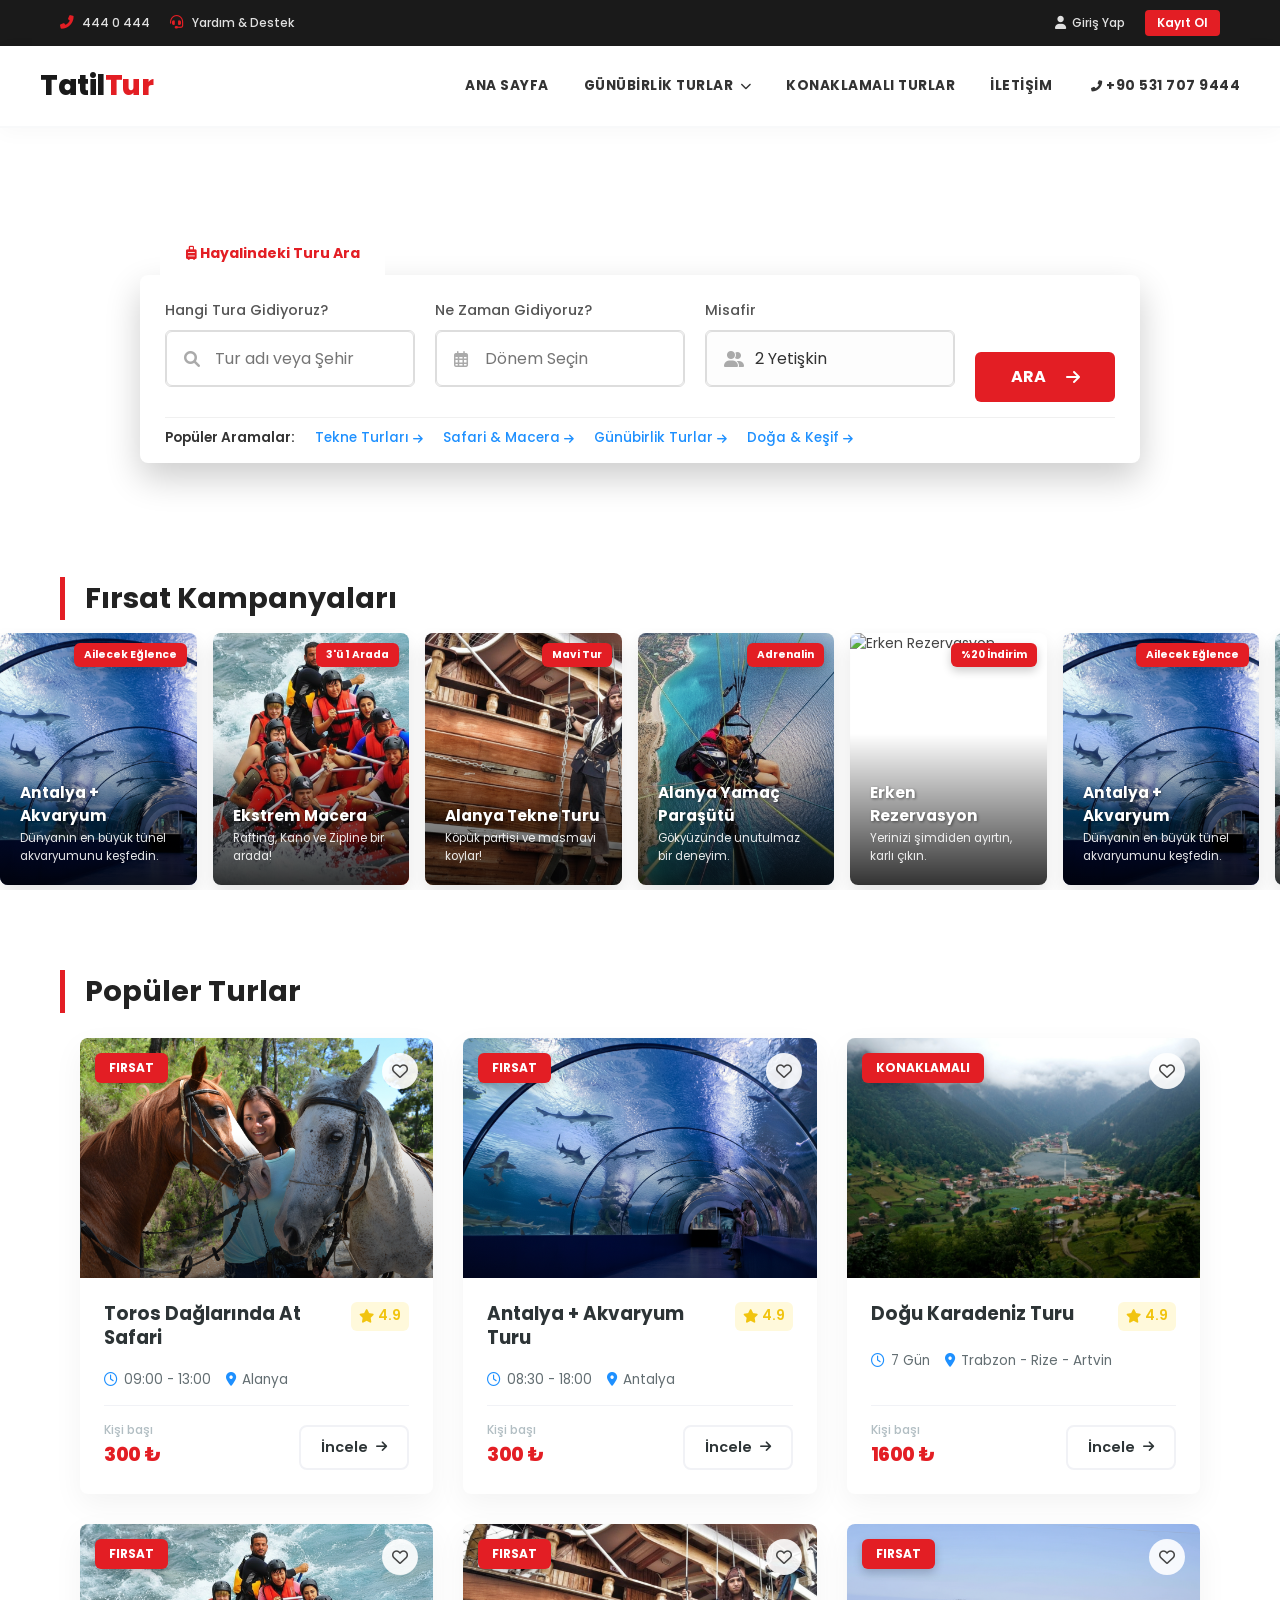
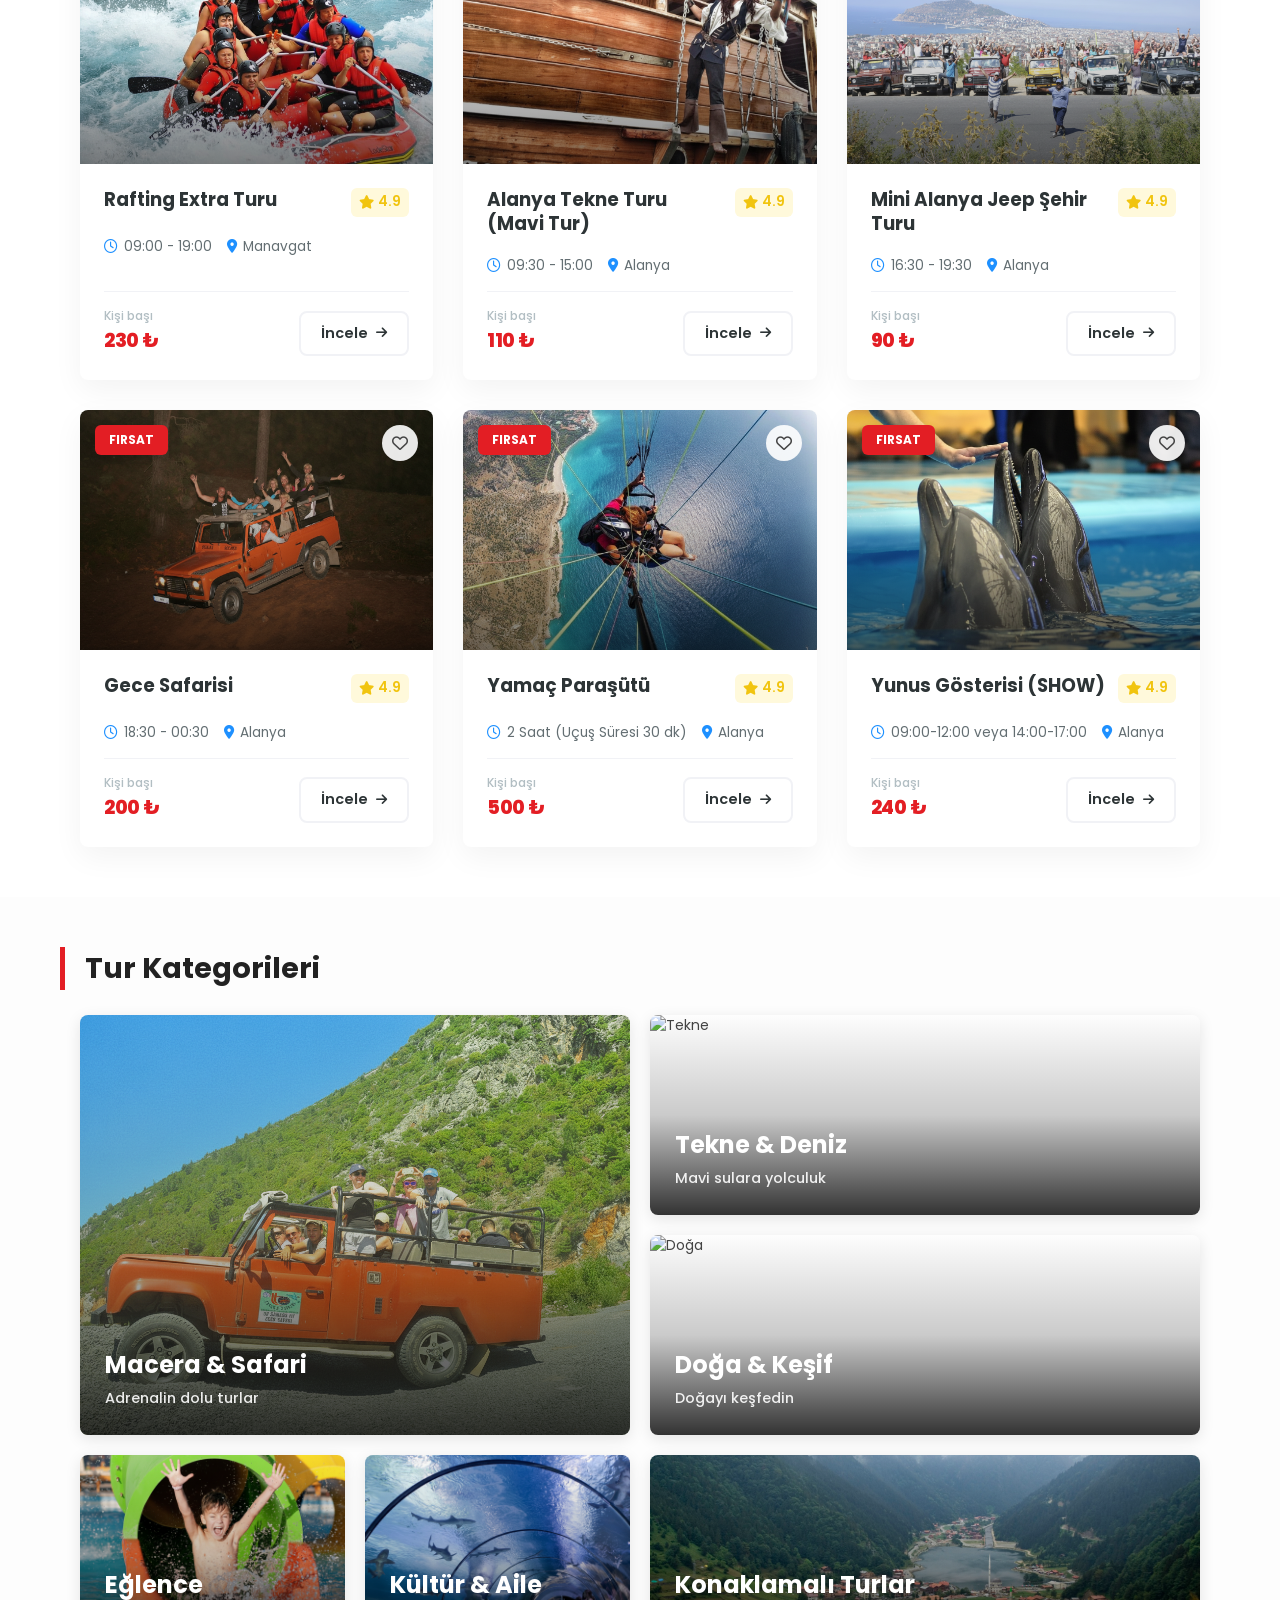
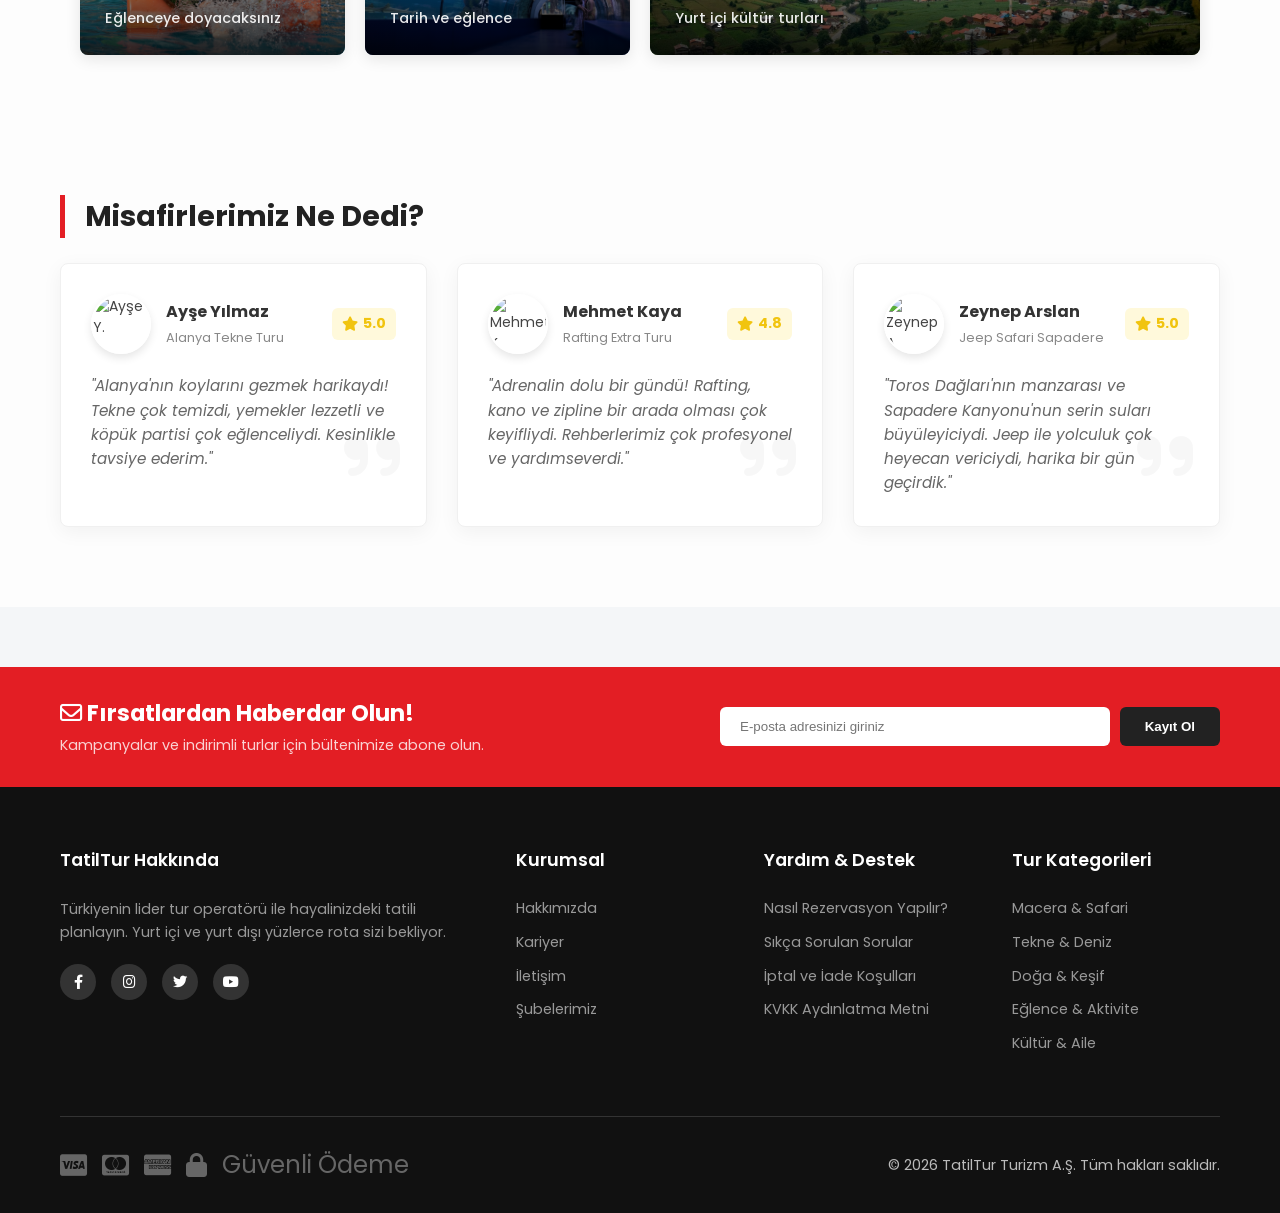
==== commit d3bf5ece: "fix: repair broken HTML nesting in campaigns and optimize infinite scroll performance with translate" ====
--- a/index.html
+++ b/index.html
@@ -89,6 +89,7 @@
                                             <li data-value="Doğa & Keşif">Doğa & Keşif</li>
                                             <li data-value="Eğlence & Aktivite">Eğlence & Aktivite</li>
                                             <li data-value="Kültür & Aile">Kültür & Aile</li>
+                                            <li data-value="Konaklamalı Turlar">Konaklamalı Turlar</li>
                                         </ul>
                                     </div>
                                 </div>
@@ -398,10 +399,10 @@
                                 <p>Yerinizi şimdiden ayırtın, karlı çıkın.</p>
                             </div>
                         </div>
-                    </div>
-                </div>
+                    </div> <!-- closes slider-track -->
+                </div> <!-- closes campaign-slider -->
         </section>
-    </div>
+    </div> <!-- closes intro-section-wrapper -->
 
     <!-- Popüler Turlar -->
     <section class="tours-section">
--- a/style.css
+++ b/style.css
@@ -1,4640 +1,4828 @@
-:root {
-    --primary-color: #E31E24;
-    /* Etstur kırmızısı */
-    --primary-dark: #C21015;
-    --secondary-color: #2F3542;
-    /* Koyu gri/siyah metinler */
-    --accent-blue: #1E90FF;
-    /* Linkler ve ikonlar için */
-    --text-color: #444;
-    --light-bg: #F4F6F8;
-    --white: #ffffff;
-    --border-color: #E0E0E0;
-    --shadow: 0 4px 15px rgba(0, 0, 0, 0.08);
-    /* Daha yumuşak gölge */
-    --transition: all 0.3s ease;
-}
-
-* {
-    margin: 0;
-    padding: 0;
-    box-sizing: border-box;
-}
-
-/* iOS Safari - input zoom prevention */
-input[type="text"],
-input[type="email"],
-input[type="tel"],
-input[type="number"],
-input[type="date"],
-input[type="search"],
-input[type="url"],
-input[type="password"],
-input:not([type]),
-select,
-textarea {
-    font-size: 16px !important;
-}
-
-body {
-    font-family: 'Poppins', sans-serif;
-    color: var(--text-color);
-    line-height: 1.5;
-    background-color: var(--light-bg);
-    font-size: 14px;
-    /* Profesyonel sitelerde genelde base font biraz küçüktür */
-}
-
-a {
-    text-decoration: none;
-    color: inherit;
-}
-
-ul {
-    list-style: none;
-}
-
-.container {
-    max-width: 1200px;
-    margin: 0 auto;
-    padding: 0 20px;
-}
-
-/* Top Bar */
-.top-bar {
-    background: #1a1a1a;
-    color: #e0e0e0;
-    font-size: 0.75rem;
-    padding: 10px 0;
-    font-weight: 500;
-}
-
-.top-bar-content {
-    display: flex;
-    justify-content: space-between;
-    align-items: center;
-}
-
-.contact-info {
-    display: flex;
-    gap: 20px;
-}
-
-.contact-info span {
-    display: flex;
-    align-items: center;
-    gap: 8px;
-    cursor: default;
-}
-
-.contact-info i {
-    color: var(--primary-color);
-    font-size: 0.85rem;
-}
-
-.user-actions {
-    display: flex;
-    align-items: center;
-    gap: 20px;
-}
-
-.user-actions a {
-    display: flex;
-    align-items: center;
-    gap: 6px;
-    transition: var(--transition);
-}
-
-.user-actions a:hover {
-    color: var(--white);
-}
-
-.user-actions i {
-    font-size: 0.8rem;
-}
-
-.btn-signup {
-    color: var(--white) !important;
-    background: var(--primary-color);
-    padding: 4px 12px;
-    border-radius: 4px;
-    font-weight: 600;
-}
-
-.btn-signup:hover {
-    background: var(--primary-dark);
-    transform: translateY(-1px);
-}
-
-/* Navbar */
-.navbar {
-    background: var(--white);
-    box-shadow: 0 4px 20px rgba(0, 0, 0, 0.03);
-    position: sticky;
-    top: 0;
-    z-index: 1000;
-    border-bottom: 2px solid #f8f9fa;
-}
-
-.nav-container {
-    max-width: 1240px;
-    margin: 0 auto;
-    padding: 0 20px;
-    height: 80px;
-    /* fixed height for better alignment */
-    display: flex;
-    justify-content: space-between;
-    align-items: center;
-}
-
-.logo {
-    display: flex;
-    align-items: center;
-    font-size: 1.75rem;
-    font-weight: 800;
-    color: #1a1a1a;
-    letter-spacing: -0.5px;
-    transition: transform 0.3s ease;
-}
-
-.logo:hover {
-    transform: scale(1.02);
-}
-
-.logo .highlight {
-    color: var(--primary-color);
-}
-
-.hamburger {
-    display: none;
-    cursor: pointer;
-    width: 28px;
-    height: 20px;
-    flex-direction: column;
-    justify-content: space-between;
-    z-index: 1001;
-}
-
-.hamburger span {
-    display: block;
-    width: 100%;
-    height: 3px;
-    background-color: #1a1a1a;
-    border-radius: 4px;
-    transition: transform 0.3s ease, opacity 0.3s ease, background-color 0.3s ease;
-}
-
-.hamburger.active span:nth-child(1) {
-    transform: translateY(8.5px) rotate(45deg);
-}
-
-.hamburger.active span:nth-child(2) {
-    opacity: 0;
-    transform: translateX(-10px);
-}
-
-.hamburger.active span:nth-child(3) {
-    transform: translateY(-8.5px) rotate(-45deg);
-}
-
-
-.nav-links {
-    display: flex;
-    gap: 35px;
-    height: 100%;
-}
-
-.nav-item {
-    position: relative;
-    display: flex;
-    align-items: center;
-    height: 100%;
-}
-
-.nav-item>a {
-    font-weight: 700;
-    font-size: 0.85rem;
-    color: #333;
-    text-transform: uppercase;
-    transition: color 0.3s ease, background-color 0.3s ease, transform 0.3s ease;
-    position: relative;
-    padding: 8px 0;
-    letter-spacing: 0.5px;
-}
-
-/* Modern Underline Hover Effect */
-.nav-item>a::after {
-    content: '';
-    position: absolute;
-    bottom: 0;
-    left: 50%;
-    width: 0;
-    height: 2px;
-    background: var(--primary-color);
-    transition: all 0.3s ease;
-    transform: translateX(-50%);
-}
-
-.nav-item:hover>a {
-    color: var(--primary-color);
-}
-
-.nav-item:hover>a::after {
-    width: 100%;
-}
-
-.nav-item i {
-    font-size: 0.7rem;
-    margin-left: 4px;
-    transition: transform 0.3s ease;
-}
-
-.nav-item:hover i {
-    transform: rotate(180deg);
-}
-
-/* Dropdown Menu - Refined */
-.dropdown {
-    position: absolute;
-    top: 100%;
-    left: 50%;
-    transform: translateX(-50%) translateY(15px);
-    background: var(--white);
-    box-shadow: 0 15px 50px rgba(0, 0, 0, 0.12);
-    min-width: 240px;
-    border-radius: 8px;
-    opacity: 0;
-    visibility: hidden;
-    transition: all 0.4s cubic-bezier(0.165, 0.84, 0.44, 1);
-    padding: 12px 0;
-    z-index: 100;
-    border: 1px solid rgba(0, 0, 0, 0.05);
-}
-
-.nav-item:hover .dropdown {
-    opacity: 1;
-    visibility: visible;
-    transform: translateX(-50%) translateY(0);
-}
-
-.dropdown li a {
-    display: block;
-    padding: 10px 25px;
-    color: #444;
-    font-size: 0.85rem;
-    font-weight: 600;
-    transition: var(--transition);
-}
-
-.dropdown li a:hover {
-    background: #fff5f5;
-    color: var(--primary-color);
-    padding-left: 30px;
-}
-
-/* Hero Section & Search Widget */
-.hero {
-    height: 400px;
-    background-image: url('https://images.unsplash.com/photo-1507525428034-b723cf961d3e?ixlib=rb-1.2.1&auto=format&fit=crop&w=1920&q=80');
-    background-position: center bottom;
-    background-size: cover;
-    background-repeat: no-repeat;
-    display: flex;
-    justify-content: center;
-    align-items: center;
-    position: relative;
-    overflow: visible;
-    /* Dropdown'ın taşabilmesi için */
-}
-
-.hero::after {
-    content: '';
-    position: absolute;
-    bottom: 0;
-    left: 0;
-    width: 100%;
-    height: 120px;
-    background: linear-gradient(to bottom, transparent, #fff);
-    pointer-events: none;
-    z-index: 1;
-}
-
-.search-widget {
-    position: relative;
-    z-index: 100;
-    /* Dropdown diğer sectionların üstüne çıksın */
-    background: transparent;
-    width: 100%;
-    max-width: 1000px;
-    margin-top: 0;
-}
-
-.search-tabs {
-    display: flex;
-    gap: 5px;
-    margin-bottom: -1px;
-    /* Birleşme efekti için */
-    padding-left: 20px;
-}
-
-.search-tabs .tab {
-    background: rgba(0, 0, 0, 0.6);
-    color: #fff;
-    padding: 12px 25px;
-    border-radius: 8px 8px 0 0;
-    cursor: pointer;
-    font-weight: 500;
-    backdrop-filter: blur(5px);
-    transition: var(--transition);
-}
-
-.search-tabs .tab.active {
-    background: var(--white);
-    color: var(--primary-color);
-    font-weight: 700;
-}
-
-.search-tabs .tab:hover:not(.active) {
-    background: rgba(0, 0, 0, 0.8);
-}
-
-.search-form {
-    background: var(--white);
-    padding: 25px 25px 15px 25px;
-    /* Alt padding azaltıldı */
-    border-radius: 8px;
-    display: block;
-    /* Flex yerine block */
-    box-shadow: 0 15px 35px rgba(0, 0, 0, 0.2);
-}
-
-.form-row {
-    display: flex;
-    gap: 15px;
-    align-items: flex-end;
-}
-
-.form-group {
-    flex: 1;
-    display: flex;
-    flex-direction: column;
-}
-
-.form-group label {
-    font-size: 0.85rem;
-    font-weight: 600;
-    color: #777;
-    margin-bottom: 8px;
-    display: block;
-}
-
-.input-with-icon {
-    position: relative;
-    border: 1px solid #ddd;
-    border-radius: 6px;
-    background: #fdfdfd;
-    transition: var(--transition);
-}
-
-.input-with-icon:hover {
-    border-color: #bbb;
-}
-
-.input-with-icon i {
-    position: absolute;
-    left: 15px;
-    top: 50%;
-    transform: translateY(-50%);
-    color: #999;
-    font-size: 1.1rem;
-}
-
-.input-with-icon input {
-    width: 100%;
-    padding: 14px 15px 14px 45px;
-    border: none;
-    outline: none;
-    background: transparent;
-    font-size: 0.95rem;
-    color: #333;
-    font-family: inherit;
-}
-
-.input-with-icon select {
-    width: 100%;
-    padding: 14px 15px 14px 45px !important;
-    border: none;
-    outline: none;
-    background: transparent;
-    font-size: 0.95rem;
-    color: #333;
-    font-family: inherit;
-    -webkit-appearance: none;
-    -moz-appearance: none;
-    appearance: none;
-    background-image: url("data:image/svg+xml;charset=UTF-8,%3csvg xmlns='http://www.w3.org/2000/svg' viewBox='0 0 24 24' fill='none' stroke='%23555' stroke-width='2' stroke-linecap='round' stroke-linejoin='round'%3e%3cpolyline points='6 9 12 15 18 9'%3e%3c/polyline%3e%3c/svg%3e");
-    background-repeat: no-repeat;
-    background-position: right 15px center;
-    background-size: 16px;
-    cursor: pointer;
-}
-
-.search-btn {
-    background: var(--primary-color);
-    color: var(--white);
-    border: none;
-    padding: 15px 30px;
-    border-radius: 0 4px 4px 0;
-    /* Köşeli buton */
-    border-radius: 6px;
-    /* Tam yuvarlak değil, hafif yumuşak */
-    font-size: 1rem;
-    font-weight: 700;
-    cursor: pointer;
-    text-transform: uppercase;
-    transition: var(--transition);
-    height: 50px;
-    /* Input yüksekliği ile aynı */
-    min-width: 140px;
-    display: flex;
-    align-items: center;
-    justify-content: center;
-    gap: 10px;
-}
-
-.search-btn:hover {
-    background: var(--primary-dark);
-    box-shadow: 0 5px 15px rgba(227, 30, 36, 0.3);
-}
-
-/* Popular Searches */
-.popular-searches {
-    margin-top: 15px;
-    background: transparent;
-    padding: 10px 0 0 0;
-    border-top: 1px solid #f0f0f0;
-    /* Üstüne ince çizgi */
-    display: flex;
-    align-items: center;
-    gap: 20px;
-    color: #666;
-    /* Koyu gri yazı */
-    font-size: 0.85rem;
-    flex-wrap: wrap;
-}
-
-.popular-searches span {
-    font-weight: 600;
-    color: #333;
-}
-
-.popular-searches a {
-    color: var(--accent-blue);
-    /* Mavi linkler */
-    font-weight: 500;
-    transition: var(--transition);
-    display: flex;
-    align-items: center;
-    gap: 4px;
-}
-
-.popular-searches a i {
-    font-size: 0.7rem;
-    transition: var(--transition);
-}
-
-.popular-searches a:hover {
-    color: var(--primary-color);
-    text-decoration: underline;
-}
-
-.popular-searches a:hover i {
-    transform: translateX(3px);
-}
-
-/* Campaigns Section & Slider */
-.campaigns {
-    padding: 0 0 50px 0;
-    /* Mobilde de tam ekran slider */
-    overflow: hidden;
-}
-
-.section-title {
-    font-size: 1.8rem;
-    font-weight: 700;
-    margin-bottom: 25px;
-    color: #222;
-    padding-left: 20px;
-    border-left: 5px solid var(--primary-color);
-    margin-top: 50px;
-    /* Başlık için üst boşluk */
-}
-
-.campaign-slider {
-    width: 100%;
-    position: relative;
-    padding: 20px 0;
-    overflow: hidden;
-}
-
-.slider-track {
-    display: flex;
-    width: max-content;
-    /* Kart sayısına göre otomatik genişle */
-    animation: scroll 40s linear infinite;
-    gap: 20px;
-}
-
-.slider-track:hover {
-    animation-play-state: paused;
-    /* Üzerine gelince dur */
-}
-
-@keyframes scroll {
-    0% {
-        transform: translateX(0);
-    }
-
-    100% {
-        transform: translateX(calc(-1 * (300px * 5 + 20px * 5)));
-        /* 5 kart + 5 boşluk kadar kay */
-    }
-
-    /* 5 kartın genişliği + boşluklar kadar kay */
-}
-
-.campaign-card-modern {
-    width: 300px;
-    height: 400px;
-    border-radius: 8px;
-    overflow: hidden;
-    position: relative;
-    box-shadow: 0 10px 20px rgba(0, 0, 0, 0.1);
-    transition: transform 0.3s ease;
-    flex-shrink: 0;
-    cursor: pointer;
-}
-
-.campaign-card-modern:hover {
-    transform: translateY(-10px);
-}
-
-.campaign-card-modern img {
-    width: 100%;
-    height: 100%;
-    object-fit: cover;
-    transition: transform 0.5s ease;
-}
-
-.campaign-card-modern:hover img {
-    transform: scale(1.1);
-}
-
-.campaign-overlay {
-    position: absolute;
-    bottom: 0;
-    left: 0;
-    width: 100%;
-    height: 100%;
-    background: linear-gradient(to top, rgba(0, 0, 0, 0.8), transparent 60%);
-    display: flex;
-    flex-direction: column;
-    justify-content: flex-end;
-    padding: 20px;
-}
-
-.discount-badge {
-    position: absolute;
-    top: 15px;
-    right: 15px;
-    background: var(--primary-color);
-    color: #fff;
-    padding: 5px 12px;
-    border-radius: 6px;
-    font-weight: 700;
-    font-size: 0.8rem;
-    box-shadow: 0 4px 10px rgba(0, 0, 0, 0.2);
-}
-
-.campaign-text h3 {
-    color: #fff;
-    font-size: 1.3rem;
-    margin-bottom: 5px;
-    text-shadow: 1px 1px 3px rgba(0, 0, 0, 0.5);
-}
-
-.campaign-text p {
-    color: rgba(255, 255, 255, 0.9);
-    font-size: 0.9rem;
-    margin: 0;
-}
-
-/* Intro Section Wrapper for Desktop 100vh Layout */
-@media (min-width: 1024px) {
-    .intro-section-wrapper {
-        height: calc(100vh - 90px);
-        /* Navbar + topbar yüksekliğini düş */
-        display: flex;
-        flex-direction: column;
-        background-color: #fff;
-    }
-
-    .hero {
-        flex: 1 1 auto;
-        min-height: 280px;
-        height: auto;
-    }
-
-    .campaigns {
-        flex: 0 0 auto;
-        padding: 0 0 10px 0;
-        /* Padding'i kaldır, slider tam ekran olsun */
-        display: flex;
-        flex-direction: column;
-        justify-content: flex-end;
-    }
-
-    .campaigns .container {
-        width: 100%;
-        padding-top: 15px;
-        /* Başlık için üst boşluk */
-    }
-
-    .section-title {
-        margin-bottom: 12px;
-        font-size: 1.5rem;
-        padding-left: 20px;
-        /* Mobil container padding ile uyumlu olsun */
-    }
-
-    .campaign-slider {
-        padding: 8px 0;
-        width: 100%;
-        overflow: hidden;
-    }
-
-    .campaign-card-modern {
-        height: 30vh;
-        width: calc(30vh * 0.8);
-        max-height: 350px;
-        max-width: 280px;
-        min-height: 200px;
-        min-width: 160px;
-    }
-
-    .slider-track {
-        --desktop-card-width: calc(30vh * 0.8);
-        --desktop-gap: 20px;
-        width: max-content;
-        /* İçeriğe göre otomatik genişle */
-        gap: var(--desktop-gap);
-        animation: scroll-desktop 50s linear infinite;
-        will-change: transform;
-        /* GPU hızlandırma için */
-    }
-
-    @keyframes scroll-desktop {
-        0% {
-            transform: translateX(0);
-        }
-
-        100% {
-            transform: translateX(calc(-1 * (var(--desktop-card-width) * 5 + var(--desktop-gap) * 5)));
-        }
-    }
-}
-
-/* Popular Tours */
-.tours-section {
-    padding: 80px 0;
-    background: var(--white);
-}
-
-.tour-grid {
-    display: grid;
-    grid-template-columns: repeat(auto-fill, minmax(270px, 1fr));
-    gap: 30px;
-    padding: 0 20px;
-}
-
-/* Tour Card - Modern */
-.tour-card {
-    background: var(--white);
-    border-radius: 8px;
-    overflow: hidden;
-    box-shadow: 0 10px 30px rgba(0, 0, 0, 0.05);
-    transition: all 0.4s cubic-bezier(0.165, 0.84, 0.44, 1);
-    border: none;
-    display: flex;
-    flex-direction: column;
-    position: relative;
-    height: 100%;
-}
-
-.tour-card:hover {
-    transform: translateY(-8px);
-    box-shadow: 0 20px 40px rgba(0, 0, 0, 0.12);
-}
-
-.tour-img {
-    height: 240px;
-    background-color: #eee;
-    position: relative;
-    overflow: hidden;
-}
-
-.tour-img img {
-    width: 100%;
-    height: 100%;
-    object-fit: cover;
-    transition: transform 0.8s ease;
-}
-
-.tour-card:hover .tour-img img {
-    transform: scale(1.1);
-}
-
-.tour-overlay-gradient {
-    position: absolute;
-    bottom: 0;
-    left: 0;
-    width: 100%;
-    height: 60%;
-    background: linear-gradient(to top, rgba(0, 0, 0, 0.5), transparent);
-    pointer-events: none;
-}
-
-.tour-tag {
-    position: absolute;
-    top: 15px;
-    left: 15px;
-    background: var(--primary-color);
-    color: var(--white);
-    padding: 6px 14px;
-    border-radius: 6px;
-    font-size: 0.75rem;
-    font-weight: 700;
-    text-transform: uppercase;
-    box-shadow: 0 4px 10px rgba(0, 0, 0, 0.2);
-    z-index: 2;
-}
-
-.tour-tag.warning {
-    background: #ff9f43;
-}
-
-/* Turuncu */
-.tour-tag.new {
-    background: #00d2d3;
-}
-
-/* Turkuaz */
-.tour-tag.online {
-    background: var(--white);
-    color: #ff9f43;
-    border: 1px solid rgba(255, 159, 67, 0.4);
-    box-shadow: none;
-    text-transform: none;
-    display: flex;
-    align-items: center;
-    gap: 5px;
-    padding: 4px 10px;
-    font-weight: 600;
-}
-
-.tour-tag.online i {
-    font-size: 0.8rem;
-}
-
-.wishlist-btn {
-    position: absolute;
-    top: 15px;
-    right: 15px;
-    width: 36px;
-    height: 36px;
-    border-radius: 50%;
-    background: rgba(255, 255, 255, 0.9);
-    border: none;
-    display: flex;
-    align-items: center;
-    justify-content: center;
-    cursor: pointer;
-    transition: var(--transition);
-    z-index: 2;
-    color: #444;
-    font-size: 1rem;
-}
-
-.wishlist-btn:hover {
-    background: var(--white);
-    transform: scale(1.1);
-    color: var(--primary-color);
-}
-
-.tour-content {
-    padding: 24px;
-    display: flex;
-    flex-direction: column;
-    flex: 1;
-    gap: 15px;
-}
-
-.tour-header {
-    display: flex;
-    justify-content: space-between;
-    align-items: flex-start;
-    gap: 10px;
-    margin-bottom: 5px;
-}
-
-.tour-title {
-    font-size: 1.15rem;
-    font-weight: 700;
-    color: #2d3436;
-    line-height: 1.3;
-    margin: 0;
-    display: -webkit-box;
-    -webkit-line-clamp: 2;
-    -webkit-box-orient: vertical;
-    overflow: hidden;
-    line-clamp: 2;
-}
-
-.tour-rating {
-    display: flex;
-    align-items: center;
-    gap: 4px;
-    font-size: 0.85rem;
-    font-weight: 600;
-    color: #f1c40f;
-    background: #fff9db;
-    padding: 4px 8px;
-    border-radius: 6px;
-}
-
-.tour-meta {
-    display: flex;
-    gap: 15px;
-    font-size: 0.85rem;
-    color: #636e72;
-    background: transparent;
-    padding: 0;
-    margin: 0;
-}
-
-.tour-meta span {
-    display: flex;
-    align-items: center;
-    gap: 6px;
-}
-
-.tour-meta span i {
-    color: var(--accent-blue);
-}
-
-.tour-footer {
-    margin-top: auto;
-    display: flex;
-    justify-content: space-between;
-    align-items: flex-end;
-    padding-top: 15px;
-    border-top: 1px solid #f1f2f6;
-}
-
-.price-box {
-    display: flex;
-    flex-direction: column;
-}
-
-.start-from {
-    font-size: 0.75rem;
-    color: #b2bec3;
-    font-weight: 500;
-    margin-bottom: 2px;
-}
-
-.price-row {
-    display: flex;
-    align-items: baseline;
-    gap: 8px;
-}
-
-.old-price {
-    font-size: 0.9rem;
-    text-decoration: line-through;
-    color: #b2bec3;
-    margin: 0;
-}
-
-.current-price {
-    color: var(--primary-color);
-    font-size: 1.5rem;
-    font-weight: 800;
-    letter-spacing: -0.5px;
-}
-
-.btn-detail {
-    padding: 10px 20px;
-    background: var(--white);
-    border: 2px solid #f1f2f6;
-    color: #2d3436;
-    border-radius: 8px;
-    font-size: 0.9rem;
-    font-weight: 600;
-    transition: var(--transition);
-    display: flex;
-    align-items: center;
-    gap: 8px;
-}
-
-.tour-card:hover .btn-detail {
-    background: var(--primary-color);
-    border-color: var(--primary-color);
-    color: var(--white);
-    box-shadow: 0 4px 10px rgba(227, 30, 36, 0.2);
-}
-
-.btn-detail i {
-    font-size: 0.8rem;
-    transition: transform 0.3s ease;
-}
-
-.tour-card:hover .btn-detail i {
-    transform: translateX(3px);
-}
-
-/* Featured Destinations */
-.destinations-section {
-    padding: 60px 0;
-    background: #fdfdfd;
-}
-
-.destination-grid {
-    display: grid;
-    grid-template-columns: repeat(4, 1fr);
-    grid-auto-rows: 200px;
-    gap: 20px;
-    padding: 0 20px;
-}
-
-.destination-item {
-    position: relative;
-    border-radius: 8px;
-    overflow: hidden;
-    display: block;
-    box-shadow: 0 4px 15px rgba(0, 0, 0, 0.1);
-}
-
-.destination-item img {
-    width: 100%;
-    height: 100%;
-    object-fit: cover;
-    transition: transform 0.6s cubic-bezier(0.25, 0.46, 0.45, 0.94);
-}
-
-.destination-item:hover img {
-    transform: scale(1.1);
-}
-
-.dest-overlay {
-    position: absolute;
-    bottom: 0;
-    left: 0;
-    width: 100%;
-    height: 100%;
-    background: linear-gradient(to top, rgba(0, 0, 0, 0.8) 0%, rgba(0, 0, 0, 0.2) 50%, transparent 100%);
-    display: flex;
-    flex-direction: column;
-    justify-content: flex-end;
-    padding: 25px;
-    opacity: 1;
-    transition: opacity 0.3s ease;
-}
-
-.dest-overlay h3 {
-    color: #fff;
-    font-size: 1.5rem;
-    font-weight: 700;
-    margin-bottom: 5px;
-    transform: translateY(0);
-    transition: transform 0.3s ease;
-}
-
-.dest-overlay p {
-    color: rgba(255, 255, 255, 0.9);
-    font-size: 0.9rem;
-    font-weight: 500;
-    margin: 0;
-    transform: translateY(0);
-    transition: transform 0.3s ease 0.1s;
-}
-
-.destination-item:hover .dest-overlay h3 {
-    transform: translateY(-5px);
-}
-
-/* Grid Spans */
-.destination-item.large {
-    grid-column: span 2;
-    grid-row: span 2;
-}
-
-.destination-item.medium {
-    grid-column: span 2;
-    grid-row: span 1;
-}
-
-.destination-item.small {
-    grid-column: span 1;
-    grid-row: span 1;
-}
-
-/* Testimonials Section */
-.testimonials-section {
-    padding: 60px 0 80px;
-    background: #fdfdfd;
-}
-
-.testimonials-grid {
-    display: grid;
-    grid-template-columns: repeat(3, 1fr);
-    gap: 30px;
-}
-
-.testimonial-card {
-    background: var(--white);
-    border-radius: 8px;
-    padding: 30px;
-    box-shadow: 0 5px 20px rgba(0, 0, 0, 0.05);
-    position: relative;
-    border: 1px solid #f0f0f0;
-    transition: var(--transition);
-}
-
-.testimonial-card:hover {
-    transform: translateY(-5px);
-    box-shadow: 0 10px 30px rgba(0, 0, 0, 0.08);
-}
-
-.user-profile {
-    display: flex;
-    align-items: center;
-    margin-bottom: 20px;
-}
-
-.user-profile img {
-    width: 60px;
-    height: 60px;
-    border-radius: 50%;
-    object-fit: cover;
-    margin-right: 15px;
-    border: 2px solid var(--white);
-    box-shadow: 0 4px 8px rgba(0, 0, 0, 0.1);
-}
-
-.user-info h4 {
-    font-size: 1rem;
-    color: #333;
-    margin-bottom: 3px;
-}
-
-.user-info span {
-    font-size: 0.8rem;
-    color: #888;
-}
-
-.user-rating-box {
-    margin-left: auto;
-    background: #fff9db;
-    color: #f1c40f;
-    font-weight: 700;
-    font-size: 0.9rem;
-    padding: 5px 10px;
-    border-radius: 6px;
-    display: flex;
-    align-items: center;
-    gap: 5px;
-}
-
-.review-text {
-    font-style: italic;
-    color: #666;
-    line-height: 1.6;
-    font-size: 0.95rem;
-}
-
-.quote-icon {
-    position: absolute;
-    bottom: 20px;
-    right: 25px;
-    color: rgba(0, 0, 0, 0.03);
-    font-size: 4rem;
-}
-
-/* Professional Footer */
-footer {
-    background: #111;
-    color: #bbb;
-    padding: 0;
-    margin-top: 60px;
-    font-size: 0.9rem;
-}
-
-.newsletter-section {
-    background: var(--primary-color);
-    padding: 30px 0;
-    color: var(--white);
-}
-
-.newsletter-content {
-    display: flex;
-    justify-content: space-between;
-    align-items: center;
-    flex-wrap: wrap;
-    gap: 20px;
-}
-
-.newsletter-text h3 {
-    font-size: 1.4rem;
-    margin-bottom: 5px;
-    color: var(--white);
-}
-
-.newsletter-text p {
-    color: rgba(255, 255, 255, 0.8);
-    margin: 0;
-}
-
-.newsletter-form {
-    display: flex;
-    gap: 10px;
-    flex: 1;
-    max-width: 500px;
-}
-
-.newsletter-form input {
-    flex: 1;
-    padding: 12px 20px;
-    border: none;
-    border-radius: 6px;
-    outline: none;
-}
-
-.newsletter-form button {
-    background: #222;
-    color: var(--white);
-    border: none;
-    padding: 10px 25px;
-    border-radius: 6px;
-    cursor: pointer;
-    font-weight: 600;
-    transition: var(--transition);
-}
-
-.newsletter-form button:hover {
-    background: #000;
-}
-
-.footer-main {
-    padding: 60px 0 30px;
-}
-
-.footer-content {
-    display: grid;
-    grid-template-columns: 2fr 1fr 1fr 1fr;
-    gap: 40px;
-    margin-bottom: 50px;
-}
-
-.footer-col h4 {
-    color: #fff;
-    font-size: 1.1rem;
-    margin-bottom: 25px;
-    font-weight: 600;
-}
-
-.footer-col ul li {
-    margin-bottom: 12px;
-}
-
-.footer-col ul li a {
-    transition: var(--transition);
-    color: #999;
-}
-
-.footer-col ul li a:hover {
-    color: var(--white);
-    padding-left: 5px;
-}
-
-.footer-col.about p {
-    line-height: 1.6;
-    margin-bottom: 20px;
-    color: #999;
-}
-
-.social-links {
-    display: flex;
-    gap: 15px;
-}
-
-.social-links a {
-    width: 36px;
-    height: 36px;
-    background: #333;
-    color: var(--white);
-    display: flex;
-    align-items: center;
-    justify-content: center;
-    border-radius: 50%;
-    transition: var(--transition);
-}
-
-.social-links a:hover {
-    background: var(--primary-color);
-    transform: translateY(-3px);
-}
-
-.footer-bottom {
-    border-top: 1px solid #333;
-    padding-top: 30px;
-    display: flex;
-    justify-content: space-between;
-    align-items: center;
-    flex-wrap: wrap;
-    gap: 20px;
-}
-
-.payment-methods {
-    font-size: 24px;
-    color: #666;
-    display: flex;
-    gap: 15px;
-    align-items: center;
-}
-
-.payment-methods span {
-    font-size: 0.9rem;
-    color: #999;
-}
-
-.copyright {
-    text-align: right;
-    border: none;
-    padding: 0;
-    margin: 0;
-}
-
-/* Responsive Footer */
-@media (max-width: 992px) {
-    .footer-content {
-        grid-template-columns: 1fr 1fr;
-    }
-}
-
-@media (max-width: 768px) {
-    .newsletter-content {
-        flex-direction: column;
-        text-align: center;
-    }
-
-    .newsletter-form {
-        width: 100%;
-    }
-
-    .footer-content {
-        grid-template-columns: 1fr;
-        text-align: center;
-    }
-
-    .footer-col.about {
-        align-items: center;
-        display: flex;
-        flex-direction: column;
-    }
-
-    .footer-bottom {
-        flex-direction: column;
-        text-align: center;
-    }
-}
-
-/* Responsive */
-@media (max-width: 992px) {
-    .form-row {
-        flex-wrap: wrap;
-    }
-
-    .form-group {
-        flex: 1 1 45%;
-        margin-bottom: 0;
-    }
-
-    .form-group.location {
-        flex: 1 1 100%;
-    }
-
-    .search-btn {
-        width: 100%;
-        margin-top: 10px;
-    }
-
-    /* Testimonials Tablet */
-    .testimonials-grid {
-        grid-template-columns: repeat(2, 1fr);
-    }
-}
-
-@media (max-width: 768px) {
-    .form-row {
-        flex-direction: column;
-        gap: 10px;
-    }
-
-    .popular-searches {
-        flex-direction: row;
-        flex-wrap: wrap;
-        justify-content: center;
-        gap: 10px;
-    }
-
-    .top-bar {
-        display: none;
-        /* Mobilde top bar'ı gizle */
-    }
-
-    .nav-container {
-        height: 80px;
-        display: flex;
-        align-items: center;
-        justify-content: space-between;
-    }
-
-    .hamburger {
-        display: flex;
-    }
-
-    .nav-links {
-        position: fixed;
-        left: 0;
-        top: 80px;
-        /* Navbar yüksekliği kadar */
-        height: calc(100vh - 80px);
-        flex-direction: column;
-        background: var(--white);
-        width: 100%;
-        max-width: none;
-        text-align: left;
-        /* Center looks amateur in long lists */
-        box-shadow: none;
-        z-index: 10002;
-        /* Higher than Flatpickr and other elements */
-        padding: 20px;
-        gap: 0;
-        /* Gap creates unpredictable space with border-bottom */
-        overflow-y: auto;
-
-        /* THE ULTIMATE FIX: Do not render at all unless active */
-        display: none;
-        opacity: 0;
-        transform: translateX(100%);
-    }
-
-    .nav-links.active {
-        display: flex;
-        /* Only show when intentional */
-        opacity: 1;
-        transform: translateX(0);
-        animation: menuSlideIn 0.4s cubic-bezier(0.4, 0, 0.2, 1) forwards;
-    }
-
-    @keyframes menuSlideIn {
-        from {
-            transform: translateX(100%);
-            opacity: 0;
-        }
-
-        to {
-            transform: translateX(0);
-            opacity: 1;
-        }
-    }
-
-    .nav-item {
-        width: 100%;
-        height: auto;
-        border-bottom: 1px solid #f0f0f0;
-        padding: 0;
-        display: block;
-        /* stacking vertically */
-    }
-
-    .nav-item>a {
-        padding: 18px 0;
-        display: flex;
-        justify-content: space-between;
-        align-items: center;
-        font-size: 0.95rem;
-        font-weight: 700;
-        color: #333;
-        transition: color 0.3s ease;
-        /* Avoid layout transition */
-    }
-
-    /* Disable desktop underline on mobile */
-    .nav-item>a::after {
-        display: none !important;
-    }
-
-    .dropdown {
-        position: static;
-        box-shadow: none;
-        display: none;
-        opacity: 1;
-        visibility: visible;
-        transform: none;
-        background: #f9f9f9;
-        width: 100%;
-        border: none;
-        padding: 0;
-    }
-
-    .nav-item.active .dropdown {
-        display: block;
-    }
-
-    .mobile-phone-link {
-        display: block;
-        margin-top: 25px;
-        padding: 0;
-        background: #fff5f5;
-        /* even lighter pink */
-        border-radius: 10px;
-        text-align: center;
-        border-bottom: none !important;
-    }
-
-    .mobile-phone-link a {
-        color: var(--primary-color) !important;
-        font-size: 0.95rem !important;
-        font-weight: 700;
-        display: flex;
-        align-items: center;
-        justify-content: center;
-        gap: 10px;
-        padding: 15px 0;
-    }
-
-    .hero {
-        height: auto;
-        min-height: calc(100dvh - 80px);
-        /* dvh is better for mobile browsers */
-        padding: 30px 20px;
-        display: flex;
-        align-items: center;
-    }
-
-    .search-widget {
-        margin-top: 20px;
-    }
-
-    .search-tabs {
-        justify-content: center;
-        padding-left: 0;
-    }
-
-    .search-form {
-        flex-direction: column;
-        padding: 20px;
-    }
-
-    .form-group {
-        width: 100%;
-        margin-bottom: 0;
-    }
-
-    .search-btn {
-        width: 100%;
-        border-radius: 6px;
-    }
-
-    /* Destinations Mobile */
-    .destination-grid {
-        grid-template-columns: 1fr 1fr;
-        /* 2 columns on tablet/large mobile */
-        gap: 15px;
-        padding: 0 15px;
-    }
-
-    .destination-item.large {
-        grid-column: span 2;
-        grid-row: span 2;
-        height: 300px;
-        /* Force height */
-    }
-
-    .destination-item.medium {
-        grid-column: span 2;
-        /* Full width */
-        grid-row: span 1;
-        height: 200px;
-    }
-
-    .destination-item.small {
-        grid-column: span 1;
-        /* Half width */
-        grid-row: span 1;
-        height: 200px;
-    }
-
-    /* Testimonials Mobile */
-    .testimonials-grid {
-        grid-template-columns: 1fr;
-    }
-}
-
-@media (max-width: 480px) {
-    .destination-grid {
-        display: flex;
-        flex-direction: column;
-        gap: 20px;
-    }
-
-    .destination-item.large,
-    .destination-item.medium,
-    .destination-item.small {
-        grid-column: unset;
-        grid-row: unset;
-        width: 100%;
-        height: 250px;
-    }
-
-
-}
-
-/* Tours Listing Page */
-.page-header {
-    background: linear-gradient(rgba(0, 0, 0, 0.6), rgba(0, 0, 0, 0.6)), url('https://images.unsplash.com/photo-1469854523086-cc02fe5d8800?ixlib=rb-1.2.1&auto=format&fit=crop&w=1920&q=80') center/cover no-repeat;
-    height: 300px;
-    display: flex;
-    align-items: center;
-    justify-content: center;
-    color: var(--white);
-    text-align: center;
-    margin-bottom: 50px;
-    box-shadow: inset 0 -50px 50px rgba(0, 0, 0, 0.3);
-}
-
-.page-header h1 {
-    font-size: 2.5rem;
-    font-weight: 700;
-    margin-bottom: 10px;
-    text-shadow: 2px 2px 4px rgba(0, 0, 0, 0.5);
-}
-
-.breadcrumb {
-    font-size: 0.95rem;
-    font-weight: 500;
-}
-
-.breadcrumb a {
-    color: rgba(255, 255, 255, 0.8);
-    transition: var(--transition);
-}
-
-.breadcrumb a:hover {
-    color: var(--white);
-}
-
-.breadcrumb i {
-    font-size: 0.7rem;
-    margin: 0 10px;
-    color: rgba(255, 255, 255, 0.5);
-}
-
-.listing-container {
-    display: flex;
-    gap: 30px;
-    padding-bottom: 60px;
-}
-
-.sidebar {
-    width: 280px;
-    flex-shrink: 0;
-}
-
-.sidebar-widget {
-    background: var(--white);
-    padding: 25px;
-    border-radius: 8px;
-    box-shadow: 0 5px 20px rgba(0, 0, 0, 0.05);
-    border: 1px solid #f0f0f0;
-}
-
-.sidebar-widget h3 {
-    font-size: 1.2rem;
-    margin-bottom: 20px;
-    padding-bottom: 15px;
-    border-bottom: 1px solid #eee;
-    color: #333;
-}
-
-.filter-group {
-    margin-bottom: 25px;
-}
-
-.filter-group h4 {
-    font-size: 0.95rem;
-    margin-bottom: 12px;
-    color: #555;
-    font-weight: 600;
-}
-
-.filter-group label {
-    display: flex;
-    align-items: center;
-    gap: 10px;
-    margin-bottom: 8px;
-    cursor: pointer;
-    font-size: 0.9rem;
-    color: #666;
-}
-
-.filter-group input[type="checkbox"] {
-    width: 16px;
-    height: 16px;
-    accent-color: var(--primary-color);
-}
-
-.price-range {
-    width: 100%;
-    margin-bottom: 10px;
-    accent-color: var(--primary-color);
-}
-
-.price-labels {
-    display: flex;
-    justify-content: space-between;
-    font-size: 0.85rem;
-    color: #777;
-    font-weight: 500;
-}
-
-.date-input {
-    width: 100%;
-    padding: 10px;
-    border: 1px solid #ddd;
-    border-radius: 6px;
-    color: #555;
-}
-
-.btn-filter {
-    width: 100%;
-    padding: 12px;
-    background: var(--primary-color);
-    color: var(--white);
-    border: none;
-    border-radius: 6px;
-    font-weight: 600;
-    cursor: pointer;
-    transition: var(--transition);
-}
-
-.btn-filter:hover {
-    background: var(--primary-dark);
-}
-
-.listing-content {
-    flex: 1;
-}
-
-/* Professional Listing Header - ETS Style */
-.listing-header-wrapper {
-    background: #f8f9fa;
-    padding: 15px 0 0 0;
-}
-
-.listing-search-bar {
-    display: flex;
-    align-items: center;
-    background: var(--white);
-    padding: 6px 6px 6px 15px;
-    border-radius: 8px;
-    box-shadow: 0 4px 15px rgba(0, 0, 0, 0.05);
-    margin-bottom: 10px;
-    border: 1px solid #e0e0e0;
-}
-
-.search-input-group {
-    flex: 1;
-    display: flex;
-    align-items: center;
-    gap: 12px;
-}
-
-.search-input-group i {
-    color: #aaa;
-    font-size: 1.1rem;
-    flex-shrink: 0;
-}
-
-.search-input-group input {
-    width: 100%;
-    border: none;
-    padding: 12px 0;
-    font-size: 0.95rem;
-    color: #333;
-    background: transparent;
-    font-weight: 500;
-}
-
-.search-input-group input:focus {
-    outline: none;
-}
-
-.v-divider {
-    width: 1px;
-    height: 30px;
-    background: #e0e0e0;
-    margin: 0 15px;
-}
-
-.btn-listing-search {
-    width: 48px;
-    height: 48px;
-    background: var(--primary-color);
-    color: var(--white);
-    border: none;
-    border-radius: 6px;
-    font-size: 1.1rem;
-    cursor: pointer;
-    transition: var(--transition);
-    display: flex;
-    align-items: center;
-    justify-content: center;
-    flex-shrink: 0;
-}
-
-.btn-listing-search:hover {
-    background: var(--primary-dark);
-}
-
-.listing-section {
-    padding: 10px 0 60px;
-}
-
-.listing-page-title {
-    margin-bottom: 15px;
-}
-
-.listing-page-title h1 {
-    font-size: 1.5rem;
-    color: #1a1a1a;
-    font-weight: 700;
-    line-height: 1;
-    margin: 0;
-}
-
-.breadcrumb-clean {
-    font-size: 0.75rem;
-    color: #999;
-    margin-top: -8px;
-    position: relative;
-    z-index: 1;
-}
-
-.breadcrumb-clean a {
-    color: #aaa;
-    text-decoration: none;
-    transition: var(--transition);
-}
-
-.breadcrumb-clean a:hover {
-    color: var(--primary-color);
-}
-
-.separator {
-    margin: 0 4px;
-    color: #ddd;
-    font-size: 0.65rem;
-}
-
-.sorting-bar-nav {
-    display: flex;
-    justify-content: space-between;
-    align-items: center;
-    margin-bottom: 30px;
-    padding: 12px 0;
-    border-bottom: 1.5px solid #f2f2f2;
-}
-
-.dropdown-trigger {
-    background: none;
-    border: 1px solid #ddd;
-    padding: 10px 20px;
-    border-radius: 6px;
-    font-size: 0.9rem;
-    color: #555;
-    cursor: pointer;
-    transition: var(--transition);
-    display: flex;
-    align-items: center;
-    gap: 10px;
-}
-
-.dropdown-trigger:hover {
-    border-color: #bbb;
-    background: #fcfcfc;
-}
-
-.sort-toggles {
-    display: flex;
-    gap: 10px;
-}
-
-.sort-btn {
-    background: none;
-    border: none;
-    padding: 8px 12px;
-    font-size: 0.85rem;
-    color: #444;
-    cursor: pointer;
-    border-radius: 6px;
-    transition: var(--transition);
-    display: flex;
-    align-items: center;
-    gap: 6px;
-    font-weight: 500;
-}
-
-.sort-btn:hover {
-    background: #f0f0f0;
-}
-
-.sort-btn.active {
-    color: var(--primary-color);
-    background: #fff;
-    border: 1px solid #f0f0f0;
-    box-shadow: 0 2px 5px rgba(0, 0, 0, 0.05);
-}
-
-.sort-btn i {
-    font-size: 0.8rem;
-    opacity: 0.6;
-}
-
-.sort-btn.active i {
-    opacity: 1;
-}
-
-.listing-content .tour-grid {
-    grid-template-columns: repeat(auto-fill, minmax(280px, 1fr));
-    padding: 0;
-}
-
-
-/* Responsive Listing */
-/* Responsive Listing Improvements */
-@media (max-width: 992px) {
-    .listing-container {
-        flex-direction: column;
-    }
-
-    .sidebar {
-        width: 100%;
-        margin-bottom: 30px;
-    }
-
-    .listing-header-wrapper {
-        padding: 15px 0;
-    }
-
-    .listing-page-title h1 {
-        font-size: 1.4rem;
-    }
-}
-
-@media (max-width: 768px) {
-    .listing-search-bar {
-        flex-direction: column;
-        padding: 15px;
-        align-items: stretch;
-        gap: 0;
-    }
-
-    .search-input-group {
-        width: 100%;
-    }
-
-    .v-divider {
-        width: 100%;
-        height: 1px;
-        margin: 15px 0;
-    }
-
-    .btn-listing-search {
-        width: 100%;
-        margin-top: 10px;
-    }
-
-    .sorting-bar-nav {
-        flex-direction: column;
-        align-items: flex-start;
-        gap: 15px;
-    }
-
-    .sort-toggles {
-        width: 100%;
-        justify-content: space-between;
-    }
-}
-
-/* Listing & Horizontal Cards (Professional Design) */
-.listing-sort-bar {
-    display: flex;
-    justify-content: space-between;
-    align-items: center;
-    background: var(--white);
-    padding: 15px 20px;
-    border-radius: 8px;
-    border: 1px solid #e0e0e0;
-    margin-bottom: 20px;
-}
-
-.result-count {
-    font-size: 0.95rem;
-    color: #555;
-}
-
-.sort-options select {
-    padding: 8px 12px;
-    border-radius: 6px;
-    border: 1px solid #ddd;
-    font-size: 0.9rem;
-    color: #444;
-}
-
-.tour-card-horizontal {
-    display: flex;
-    background: var(--white);
-    border: 1px solid #e0e0e0;
-    border-radius: 8px;
-    overflow: hidden;
-    margin-bottom: 20px;
-    transition: var(--transition);
-    min-height: 260px;
-    /* Changed from fixed height to min-height */
-}
-
-.tour-card-horizontal:hover {
-    box-shadow: 0 10px 25px rgba(0, 0, 0, 0.08);
-    transform: translateY(-2px);
-    border-color: #d0d0d0;
-}
-
-.tour-img-h {
-    width: 280px;
-    flex-shrink: 0;
-    position: relative;
-    overflow: hidden;
-}
-
-.tour-img-h img {
-    position: absolute;
-    top: 0;
-    left: 0;
-    width: 100%;
-    height: 100%;
-    object-fit: cover;
-    transition: transform 0.5s;
-}
-
-.tour-card-horizontal:hover .tour-img-h img {
-    transform: scale(1.05);
-}
-
-.tour-info-h {
-    flex: 1;
-    padding: 15px 20px;
-    border-right: 1px solid #f0f0f0;
-    display: flex;
-    flex-direction: column;
-}
-
-.tour-title-h {
-    font-size: 1.15rem;
-    margin-bottom: 6px;
-    color: #222;
-    font-weight: 700;
-}
-
-.tour-rating-h {
-    font-size: 0.85rem;
-    color: #ff9f43;
-    margin-bottom: 10px;
-    font-weight: 700;
-}
-
-.review-count {
-    color: #888;
-    font-weight: 400;
-    font-size: 0.8rem;
-    margin-left: 5px;
-}
-
-.tour-features-h {
-    display: flex;
-    gap: 15px;
-    margin-bottom: 15px;
-}
-
-.tour-features-h span {
-    background: #f8f9fa;
-    padding: 5px 10px;
-    border-radius: 6px;
-    font-size: 0.8rem;
-    color: #555;
-    border: 1px solid #eee;
-}
-
-.tour-features-h i {
-    color: var(--primary-color);
-    margin-right: 5px;
-}
-
-.tour-highlights-list {
-    list-style: none;
-    margin-top: auto;
-}
-
-.tour-highlights-list li {
-    font-size: 0.85rem;
-    color: #666;
-    margin-bottom: 4px;
-    position: relative;
-    padding-left: 15px;
-}
-
-.tour-highlights-list li::before {
-    content: "•";
-    color: var(--primary-color);
-    position: absolute;
-    left: 0;
-    font-weight: bold;
-}
-
-.tour-price-h {
-    width: 170px;
-    flex-shrink: 0;
-    padding: 15px;
-    display: flex;
-    flex-direction: column;
-    justify-content: center;
-    align-items: flex-end;
-    background: #fcfcfc;
-}
-
-.price-box-h {
-    text-align: right;
-    margin-bottom: 12px;
-}
-
-.old-price-h {
-    display: block;
-    text-decoration: line-through;
-    color: #bbb;
-    font-size: 0.85rem;
-}
-
-.current-price-h {
-    display: block;
-    font-size: 1.6rem;
-    font-weight: 800;
-    color: var(--primary-color);
-    line-height: 1;
-}
-
-.person-lbl {
-    font-size: 0.75rem;
-    color: #999;
-}
-
-.action-box-h {
-    width: 100%;
-    text-align: right;
-}
-
-.btn-detail-h {
-    display: flex;
-    justify-content: center;
-    align-items: center;
-    width: 100%;
-    padding: 10px;
-    background: #222;
-    color: var(--white);
-    text-decoration: none;
-    border-radius: 6px;
-    font-weight: 500;
-    transition: var(--transition);
-    margin-bottom: 8px;
-}
-
-.btn-detail-h:hover {
-    background: var(--primary-color);
-}
-
-.btn-detail-h i {
-    margin-left: 8px;
-}
-
-.deposit-info {
-    display: block;
-    font-size: 0.75rem;
-    color: #27ae60;
-    text-align: center;
-    font-weight: 500;
-}
-
-/* Responsive Horizontal Card */
-@media (max-width: 1200px) {
-    .tour-img-h {
-        width: 250px;
-    }
-
-    .tour-price-h {
-        width: 170px;
-    }
-
-    .tour-title-h {
-        font-size: 1.15rem;
-    }
-
-    .listing-container {
-        gap: 20px;
-    }
-}
-
-@media (max-width: 1100px) {
-    .tour-img-h {
-        width: 200px;
-    }
-
-    .tour-price-h {
-        width: 150px;
-    }
-
-    .tour-title-h {
-        font-size: 1.05rem;
-    }
-
-    .tour-features-h {
-        gap: 8px;
-    }
-
-    .tour-features-h span {
-        padding: 4px 8px;
-        font-size: 0.75rem;
-    }
-}
-
-@media (max-width: 992px) {
-    .tour-card-horizontal {
-        flex-direction: column;
-        height: auto;
-    }
-
-    .tour-img-h {
-        width: 100%;
-        height: 200px;
-    }
-
-    .tour-info-h {
-        border-right: none;
-        border-bottom: 1px solid #f0f0f0;
-    }
-
-    .tour-price-h {
-        width: 100%;
-        flex-direction: row;
-        justify-content: space-between;
-        align-items: center;
-        background: var(--white);
-        padding: 15px 20px;
-    }
-
-    .price-box-h {
-        text-align: left;
-        margin-bottom: 0;
-    }
-
-    .action-box-h {
-        width: auto;
-    }
-
-    .btn-detail-h {
-        width: 120px;
-        margin-bottom: 0;
-    }
-}
-
-/* Modern Sidebar Filters */
-.sidebar-widget-modern {
-    background: var(--white);
-    padding: 20px;
-    border-radius: 8px;
-    box-shadow: 0 5px 20px rgba(0, 0, 0, 0.05);
-    border: 1px solid #f0f0f0;
-}
-
-.filter-header {
-    display: flex;
-    justify-content: space-between;
-    align-items: center;
-    margin-bottom: 20px;
-    padding-bottom: 15px;
-    border-bottom: 1px solid #eee;
-}
-
-.filter-header h3 {
-    font-size: 1.1rem;
-    color: #333;
-}
-
-.clear-filters {
-    font-size: 0.85rem;
-    color: var(--primary-color);
-    text-decoration: none;
-    font-weight: 500;
-}
-
-.filter-search-box {
-    position: relative;
-    margin-bottom: 20px;
-}
-
-.filter-search-box i {
-    position: absolute;
-    left: 12px;
-    top: 50%;
-    transform: translateY(-50%);
-    color: #999;
-    font-size: 0.9rem;
-}
-
-.filter-search-box input {
-    width: 100%;
-    padding: 10px 10px 10px 35px;
-    border: 1px solid #eee;
-    border-radius: 6px;
-    font-size: 0.9rem;
-    background: #fafafa;
-}
-
-.filter-group-modern {
-    margin-bottom: 0;
-    border-bottom: 1px solid #eee;
-}
-
-.filter-group-modern:last-of-type {
-    border-bottom: none;
-    margin-bottom: 20px;
-}
-
-.filter-title {
-    display: flex;
-    justify-content: space-between;
-    align-items: center;
-    padding: 15px 0;
-    cursor: pointer;
-    font-weight: 600;
-    color: #444;
-    font-size: 0.95rem;
-}
-
-.filter-title i {
-    font-size: 0.8rem;
-    color: #888;
-    transition: transform 0.3s;
-}
-
-.filter-group-modern.active .filter-title i {
-    transform: rotate(180deg);
-}
-
-.filter-options {
-    padding-bottom: 20px;
-    display: block;
-    /* Use JS to toggle */
-}
-
-/* Custom Checkbox */
-.custom-checkbox {
-    display: flex;
-    align-items: center;
-    margin-bottom: 12px;
-    cursor: pointer;
-    font-size: 0.9rem;
-    color: #555;
-    position: relative;
-    padding-left: 30px;
-}
-
-.custom-checkbox input {
-    position: absolute;
-    opacity: 0;
-    cursor: pointer;
-    height: 0;
-    width: 0;
-}
-
-.checkmark {
-    position: absolute;
-    top: 2px;
-    left: 0;
-    height: 18px;
-    width: 18px;
-    background-color: #fff;
-    border: 2px solid #ddd;
-    border-radius: 6px;
-    transition: var(--transition);
-    display: flex;
-    align-items: center;
-    justify-content: center;
-}
-
-.custom-checkbox:hover input~.checkmark {
-    border-color: var(--primary-color);
-}
-
-.custom-checkbox input:checked~.checkmark {
-    background-color: var(--primary-color);
-    border-color: var(--primary-color);
-}
-
-.checkmark:after {
-    content: "";
-    display: none;
-    position: relative;
-}
-
-.custom-checkbox input:checked~.checkmark:after {
-    display: block;
-}
-
-.custom-checkbox .checkmark:after {
-    left: 0;
-    top: -1px;
-    width: 5px;
-    height: 10px;
-    border: solid white;
-    border-width: 0 2px 2px 0;
-    transform: rotate(45deg);
-}
-
-.label-text {
-    flex: 1;
-}
-
-.count {
-    color: #999;
-    font-size: 0.8rem;
-}
-
-/* Price Inputs & Slider */
-.price-inputs {
-    display: flex;
-    gap: 10px;
-    align-items: center;
-    margin-bottom: 15px;
-}
-
-.price-inputs input {
-    width: 100%;
-    padding: 8px;
-    border: 1px solid #ddd;
-    border-radius: 6px;
-    text-align: center;
-    font-size: 0.9rem;
-    color: #555;
-}
-
-.modern-range {
-    width: 100%;
-    accent-color: var(--primary-color);
-}
-
-.modern-date-input {
-    width: 100%;
-    padding: 10px;
-    border: 1px solid #ddd;
-    border-radius: 6px;
-    color: #555;
-}
-
-.btn-apply-filters {
-    width: 100%;
-    padding: 12px;
-    background: var(--primary-color);
-    color: var(--white);
-    border: none;
-    border-radius: 8px;
-    font-weight: 600;
-    cursor: pointer;
-    transition: var(--transition);
-}
-
-.btn-apply-filters:hover {
-    background: var(--primary-dark);
-}
-
-.tour-hero-gallery {
-    padding-top: 20px;
-    margin-bottom: 40px;
-}
-
-.gallery-grid {
-    display: grid;
-    grid-template-columns: 2fr 1fr 1fr;
-    grid-template-rows: 200px 200px;
-    gap: 15px;
-    border-radius: 8px;
-    overflow: hidden;
-}
-
-.gallery-item {
-    position: relative;
-    overflow: hidden;
-}
-
-.gallery-item img {
-    width: 100%;
-    height: 100%;
-    object-fit: cover;
-    transition: transform 0.5s ease;
-}
-
-.gallery-item:hover img {
-    transform: scale(1.05);
-}
-
-.gallery-item.main {
-    grid-column: 1 / 2;
-    grid-row: 1 / 3;
-}
-
-.gallery-item.active-more {
-    position: relative;
-}
-
-.more-photos {
-    position: absolute;
-    bottom: 0;
-    right: 0;
-    width: 100%;
-    height: 100%;
-    background: rgba(0, 0, 0, 0.5);
-    color: var(--white);
-    display: flex;
-    align-items: center;
-    justify-content: center;
-    font-size: 1.2rem;
-    font-weight: 600;
-    cursor: pointer;
-}
-
-.detail-flow {
-    display: flex;
-    gap: 40px;
-    margin-bottom: 60px;
-}
-
-.detail-content {
-    flex: 1;
-}
-
-.tour-main-title {
-    font-size: 2.2rem;
-    font-weight: 700;
-    color: #222;
-    margin-bottom: 20px;
-}
-
-.tour-highlights {
-    display: flex;
-    gap: 20px;
-    margin-bottom: 30px;
-    flex-wrap: wrap;
-}
-
-.tour-highlights span {
-    background: #f5f6fa;
-    padding: 8px 15px;
-    border-radius: 6px;
-    font-size: 0.9rem;
-    color: #555;
-    font-weight: 500;
-}
-
-.tour-highlights span i {
-    color: var(--primary-color);
-    margin-right: 5px;
-}
-
-.tour-section {
-    margin-bottom: 40px;
-}
-
-.tour-section h2 {
-    font-size: 1.5rem;
-    margin-bottom: 15px;
-    color: #333;
-    border-bottom: 2px solid #f0f0f0;
-    padding-bottom: 10px;
-}
-
-/* Accordion */
-.accordion-item {
-    border: 1px solid #eee;
-    margin-bottom: 10px;
-    border-radius: 8px;
-    overflow: hidden;
-}
-
-.accordion-header {
-    width: 100%;
-    padding: 15px 20px;
-    background: #fafafa;
-    border: none;
-    text-align: left;
-    font-size: 1rem;
-    font-weight: 600;
-    color: #444;
-    display: flex;
-    justify-content: space-between;
-    align-items: center;
-    cursor: pointer;
-    transition: background 0.3s;
-}
-
-.accordion-header:hover {
-    background: #f0f0f0;
-}
-
-.accordion-header.active {
-    background: var(--white);
-    color: var(--primary-color);
-}
-
-.accordion-header i {
-    transition: transform 0.3s;
-}
-
-.accordion-header.active i {
-    transform: rotate(180deg);
-}
-
-.accordion-body {
-    max-height: 0;
-    overflow: hidden;
-    transition: max-height 0.3s ease-out;
-    background: var(--white);
-    padding: 0 20px;
-}
-
-.accordion-header.active+.accordion-body p {
-    padding: 15px 0;
-}
-
-/* Sticky Sidebar */
-.detail-sidebar {
-    width: 350px;
-    flex-shrink: 0;
-}
-
-.booking-card {
-    background: var(--white);
-    border: 1px solid #eef0f2;
-    border-radius: 12px;
-    padding: 20px;
-    box-shadow: 0 15px 40px rgba(0, 0, 0, 0.04);
-    position: sticky;
-    top: 100px;
-}
-
-.price-header {
-    margin-bottom: 20px;
-    padding-bottom: 15px;
-}
-
-.price-header .label {
-    display: block;
-    font-size: 0.9rem;
-    color: #888;
-    margin-bottom: 5px;
-}
-
-.price-header .price {
-    display: flex;
-    align-items: baseline;
-    gap: 10px;
-}
-
-.price-header .old {
-    text-decoration: line-through;
-    color: #ccc;
-    font-size: 1.1rem;
-}
-
-.price-header .current {
-    color: var(--primary-color);
-    font-size: 2rem;
-    font-weight: 700;
-}
-
-.booking-form .form-group {
-    margin-bottom: 15px;
-}
-
-.booking-form label {
-    display: block;
-    font-weight: 600;
-    margin-bottom: 8px;
-    font-size: 0.9rem;
-}
-
-.booking-form select {
-    width: 100%;
-    padding: 12px;
-    border: 1px solid #ddd;
-    border-radius: 6px;
-    font-size: 0.95rem;
-    color: #333;
-}
-
-.btn-book-now {
-    width: 100%;
-    padding: 15px;
-    background: var(--primary-color);
-    color: var(--white);
-    border: none;
-    border-radius: 8px;
-    font-size: 1.1rem;
-    font-weight: 700;
-    margin-top: 10px;
-    cursor: pointer;
-    transition: var(--transition);
-}
-
-.btn-book-now:hover {
-    background: var(--primary-dark);
-    box-shadow: 0 5px 15px rgba(227, 30, 36, 0.3);
-}
-
-.note {
-    text-align: center;
-    margin-top: 15px;
-    font-size: 0.85rem;
-    color: #27ae60;
-    font-weight: 500;
-}
-
-@media (max-width: 992px) {
-    .detail-flow {
-        flex-direction: column;
-    }
-
-    .detail-sidebar {
-        width: 100%;
-    }
-
-    .gallery-grid {
-        grid-template-columns: 1fr;
-        grid-template-rows: 250px;
-    }
-
-    .gallery-item {
-        display: none;
-    }
-
-    .gallery-item.main {
-        display: block;
-        grid-column: 1 / -1;
-        grid-row: 1 / 2;
-    }
-}
-
-/* Lightbox Styles */
-.lightbox {
-    position: fixed;
-    z-index: 2000;
-    top: 0;
-    left: 0;
-    width: 100%;
-    height: 100%;
-    background-color: rgba(0, 0, 0, 0.95);
-    display: none;
-    justify-content: center;
-    align-items: center;
-    flex-direction: column;
-    backdrop-filter: blur(5px);
-}
-
-.lightbox.active {
-    display: flex;
-    animation: fadeIn 0.3s ease;
-}
-
-@keyframes fadeIn {
-    from {
-        opacity: 0;
-    }
-
-    to {
-        opacity: 1;
-    }
-}
-
-.lightbox-content-wrapper {
-    position: relative;
-    max-width: 90%;
-    max-height: 85vh;
-}
-
-.lightbox-content {
-    max-width: 100%;
-    max-height: 85vh;
-    border-radius: 6px;
-    box-shadow: 0 0 30px rgba(0, 0, 0, 0.8);
-    display: block;
-}
-
-.lightbox-close {
-    position: absolute;
-    top: 20px;
-    right: 30px;
-    color: #fff;
-    font-size: 2.5rem;
-    cursor: pointer;
-    transition: 0.3s;
-    z-index: 2002;
-    text-shadow: 0 2px 4px rgba(0, 0, 0, 0.5);
-}
-
-.lightbox-close:hover {
-    color: var(--primary-color);
-    transform: rotate(90deg);
-}
-
-.lightbox-nav {
-    position: absolute;
-    top: 50%;
-    width: 100%;
-    display: flex;
-    justify-content: space-between;
-    padding: 0 50px;
-    transform: translateY(-50%);
-    pointer-events: none;
-    z-index: 2001;
-}
-
-.lightbox-btn {
-    pointer-events: auto;
-    background: rgba(0, 0, 0, 0.3);
-    color: #fff;
-    border: 1px solid rgba(255, 255, 255, 0.1);
-    width: 50px;
-    height: 50px;
-    border-radius: 50%;
-    font-size: 1.2rem;
-    cursor: pointer;
-    display: flex;
-    align-items: center;
-    justify-content: center;
-    transition: all 0.3s ease;
-    backdrop-filter: blur(2px);
-}
-
-.lightbox-btn:hover {
-    background: rgba(0, 0, 0, 0.7);
-    color: #fff;
-    transform: scale(1.1);
-    border-color: rgba(255, 255, 255, 0.3);
-}
-
-
-/* Modern Gallery Grid Layout */
-.tour-gallery-grid {
-    display: grid;
-    grid-template-columns: repeat(4, 1fr);
-    grid-auto-rows: 200px;
-    gap: 10px;
-    border-radius: 8px;
-    overflow: hidden;
-    margin-bottom: 20px;
-}
-
-.gallery-item-modern {
-    position: relative;
-    cursor: pointer;
-    overflow: hidden;
-}
-
-.gallery-item-modern img {
-    width: 100%;
-    height: 100%;
-    object-fit: cover;
-    transition: transform 0.3s ease;
-}
-
-.gallery-item-modern:hover img {
-    transform: scale(1.05);
-}
-
-.gallery-item-modern.large {
-    grid-column: span 2;
-    grid-row: span 2;
-}
-
-.gallery-item-modern.small {
-    grid-column: span 1;
-    grid-row: span 1;
-}
-
-.more-photos-overlay {
-    position: absolute;
-    top: 0;
-    left: 0;
-    width: 100%;
-    height: 100%;
-    background: rgba(0, 0, 0, 0.5);
-    color: #fff;
-    display: flex;
-    align-items: center;
-    justify-content: center;
-    font-size: 1.5rem;
-    font-weight: 600;
-    transition: background 0.3s;
-}
-
-.gallery-item-modern:hover .more-photos-overlay {
-    background: rgba(0, 0, 0, 0.4);
-}
-
-.desktop-only {
-    display: flex !important;
-}
-
-.mobile-only {
-    display: none !important;
-}
-
-
-.photo-count-badge {
-    position: absolute;
-    bottom: 15px;
-    right: 15px;
-    background: rgba(0, 0, 0, 0.7);
-    color: #fff;
-    padding: 6px 12px;
-    border-radius: 6px;
-    font-size: 0.8rem;
-    font-weight: 600;
-    display: flex;
-    align-items: center;
-    gap: 8px;
-    backdrop-filter: blur(4px);
-    z-index: 10;
-    border: 1px solid rgba(255, 255, 255, 0.2);
-}
-
-.photo-count-badge i {
-    font-size: 0.9rem;
-}
-
-
-@media (max-width: 768px) {
-    .tour-gallery-grid {
-        grid-template-columns: repeat(2, 1fr);
-        grid-auto-rows: 150px;
-        gap: 8px;
-    }
-
-    .gallery-item-modern.large {
-        grid-column: span 2;
-        grid-row: span 2;
-        height: 250px;
-    }
-
-    .gallery-item-modern.small {
-        grid-column: span 1;
-        grid-row: span 1;
-        height: 120px;
-    }
-
-    /* Mobilde ilk 3 resmi göster (1 büyük 2 küçük) */
-    .gallery-item-modern:nth-child(n+4) {
-        display: none;
-    }
-
-    .photo-count-badge {
-        display: flex;
-        /* Mobilde her zaman göster */
-    }
-
-    .desktop-only {
-        display: none !important;
-    }
-
-    .mobile-only {
-        background: rgba(0, 0, 0, 0.6);
-        display: flex !important;
-    }
-}
-
-
-
-/* Modern Booking Form Styles */
-.booking-form-modern {
-    display: flex;
-    flex-direction: column;
-    gap: 12px;
-}
-
-.booking-form-grid {
-    display: grid;
-    grid-template-columns: 1fr 1fr;
-    gap: 12px;
-}
-
-.booking-input-group {
-    position: relative;
-    display: flex;
-    align-items: center;
-    background: #f8f9fa;
-    border: 1px solid #eef0f2;
-    border-radius: 6px;
-    padding: 0 12px;
-    transition: all 0.3s ease;
-}
-
-.booking-input-group:focus-within {
-    border-color: var(--primary-color);
-    background: #fff;
-    box-shadow: 0 0 0 3px rgba(227, 30, 36, 0.05);
-}
-
-.booking-input-group i {
-    color: #a0a0a0;
-    font-size: 0.9rem;
-    width: 20px;
-    text-align: center;
-    margin-right: 8px;
-    flex-shrink: 0;
-}
-
-.booking-input-group input,
-.booking-input-group select {
-    width: 100%;
-    border: none;
-    outline: none;
-    padding: 10px 0;
-    font-family: inherit;
-    font-size: 0.9rem;
-    color: #333;
-    background: transparent;
-    font-weight: 500;
-}
-
-.booking-input-group input::placeholder {
-    color: #999;
-    font-weight: 400;
-}
-
-.btn-reserve-modern {
-    background: #55b32d;
-    color: white;
-    border: none;
-    padding: 14px;
-    border-radius: 8px;
-    font-weight: 700;
-    font-size: 0.95rem;
-    cursor: pointer;
-    text-transform: uppercase;
-    transition: all 0.3s ease;
-    margin-top: 5px;
-    letter-spacing: 0.5px;
-    box-shadow: 0 4px 15px rgba(85, 179, 45, 0.2);
-}
-
-.btn-reserve-modern:hover {
-    background: #49a025;
-    transform: translateY(-1px);
-    box-shadow: 0 6px 20px rgba(85, 179, 45, 0.3);
-}
-
-.date-picker-modern {
-    cursor: pointer;
-}
-
-/* Pax Picker Dropdown Styles */
-.pax-picker-dropdown {
-    padding: 15px !important;
-    width: 280px !important;
-    max-height: none !important;
-}
-
-.pax-picker-row {
-    display: flex;
-    justify-content: space-between;
-    align-items: center;
-    padding: 12px 0;
-    border-bottom: 1px solid #f5f5f5;
-}
-
-.pax-picker-row:last-child {
-    border-bottom: none;
-}
-
-.pax-label {
-    display: flex;
-    flex-direction: column;
-}
-
-.pax-title {
-    font-weight: 600;
-    color: #333;
-    font-size: 0.95rem;
-}
-
-.pax-desc {
-    font-size: 0.75rem;
-    color: #999;
-}
-
-.pax-controls {
-    display: flex;
-    align-items: center;
-    gap: 15px;
-}
-
-.pax-btn {
-    width: 32px;
-    height: 32px;
-    border-radius: 50%;
-    border: 1px solid #ddd;
-    background: #fff;
-    color: var(--primary-color);
-    font-size: 1.2rem;
-    cursor: pointer;
-    display: flex;
-    align-items: center;
-    justify-content: center;
-    transition: all 0.2s;
-    padding: 0;
-    line-height: 1;
-}
-
-.pax-btn:hover {
-    background: #f8f8f8;
-    border-color: var(--primary-color);
-}
-
-.pax-btn:disabled {
-    opacity: 0.3;
-    cursor: not-allowed;
-}
-
-.pax-count {
-    font-weight: 700;
-    font-size: 1rem;
-    color: #333;
-    min-width: 15px;
-    text-align: center;
-}
-
-.pax-picker-footer {
-    margin-top: 5px;
-    padding-top: 10px;
-    border-top: 1px solid #f5f5f5;
-    display: flex;
-    justify-content: flex-end;
-}
-
-.btn-pax-confirm {
-    background: var(--primary-color);
-    color: #fff;
-    border: none;
-    padding: 8px 20px;
-    border-radius: 6px;
-    font-weight: 600;
-    font-size: 0.85rem;
-    cursor: pointer;
-    transition: opacity 0.2s;
-}
-
-.btn-pax-confirm:hover {
-    opacity: 0.9;
-}
-
-
-/* Trust Indicators & Notes */
-.trust-indicators {
-    margin-top: 20px;
-    border-top: 1px solid #f2f2f2;
-    padding-top: 20px;
-}
-
-.trust-indicators .indicator {
-    display: flex;
-    align-items: center;
-    gap: 12px;
-    margin-bottom: 12px;
-    font-size: 0.85rem;
-    color: #666;
-}
-
-.trust-indicators .indicator i {
-    width: 18px;
-    text-align: center;
-    font-size: 0.9rem;
-}
-
-.trust-indicators .indicator i.fa-undo-alt {
-    color: #2ecc71;
-}
-
-.trust-indicators .indicator i.fa-bolt {
-    color: #f1c40f;
-}
-
-.trust-indicators .indicator i.fa-shield-alt {
-    color: #3498db;
-}
-
-.booking-note {
-    margin-top: 15px;
-    text-align: center;
-    font-size: 0.8rem;
-    color: #999;
-    padding: 0 10px;
-    line-height: 1.4;
-}
-
-.booking-note i {
-    margin-right: 4px;
-    color: #aaa;
-}
-
-/* Mobile Fixed Booking Bar */
-.mobile-book-bar {
-    position: fixed;
-    bottom: 0;
-    left: 0;
-    width: 100%;
-    background: #fff;
-    box-shadow: 0 -2px 10px rgba(0, 0, 0, 0.1);
-    display: none;
-    /* Only mobile */
-    justify-content: space-between;
-    align-items: center;
-    padding: 10px 20px;
-    z-index: 1000;
-}
-
-@media (max-width: 768px) {
-    .mobile-book-bar {
-        display: flex;
-        padding-bottom: calc(10px + env(safe-area-inset-bottom));
-    }
-
-    footer {
-        padding-bottom: 100px;
-        /* Sabit barın altında kalmaması için footer'a pay bırakıyoruz */
-    }
-}
-
-.mobile-book-bar .price-info {
-    display: flex;
-    flex-direction: column;
-}
-
-.mobile-book-bar .price-info .label {
-    font-size: 0.75rem;
-    color: #888;
-}
-
-.mobile-book-bar .price-info .price {
-    font-size: 1.25rem;
-    font-weight: 700;
-    color: #e74c3c;
-}
-
-.mobile-book-bar .btn-mobile-book {
-    background: #78c055;
-    color: #fff;
-    border: none;
-    padding: 10px 25px;
-    border-radius: 6px;
-    font-weight: 700;
-    font-size: 0.9rem;
-    cursor: pointer;
-}
-
-/* ========================================================================== */
-/* NEW PROFESSIONAL TOUR DETAIL STYLES */
-/* ========================================================================== */
-
-/* Main Container Overrides */
-.detail-content {
-    background: #fff;
-    padding: 30px;
-    border-radius: 8px;
-    box-shadow: 0 5px 20px rgba(0, 0, 0, 0.03);
-    margin-bottom: 30px;
-}
-
-/* Tour Title */
-.tour-main-title {
-    font-size: 2.4rem;
-    /* Larger */
-    font-weight: 800;
-    /* Bolder */
-    color: #1a1a1a;
-    margin-bottom: 25px;
-    line-height: 1.2;
-}
-
-/* Highlights Section */
-.tour-highlights {
-    display: flex;
-    flex-wrap: wrap;
-    gap: 20px;
-    margin-bottom: 40px;
-    border-bottom: 1px solid #eee;
-    padding-bottom: 20px;
-}
-
-.tour-highlights span {
-    display: flex;
-    align-items: center;
-    gap: 8px;
-    font-size: 0.95rem;
-    color: #555;
-    background: transparent;
-    /* Remove bubble background */
-    padding: 0;
-    /* Remove padding */
-    border: none;
-}
-
-.tour-highlights span i {
-    color: #e74c3c;
-    /* Red Checkmark */
-    font-size: 1rem;
-}
-
-/* Section Groups */
-.tour-section-group {
-    margin-bottom: 40px;
-}
-
-.section-heading {
-    font-size: 1.4rem;
-    font-weight: 700;
-    color: #222;
-    margin-bottom: 15px;
-    position: relative;
-    padding-left: 15px;
-}
-
-/* Modern Left Border for Headings */
-.section-heading::before {
-    content: '';
-    position: absolute;
-    left: 0;
-    top: 50%;
-    transform: translateY(-50%);
-    width: 4px;
-    height: 24px;
-    background: #e74c3c;
-    /* Primary Color */
-    border-radius: 2px;
-}
-
-/* Description Text */
-.tour-description-text {
-    font-size: 1rem;
-    line-height: 1.8;
-    color: #4a4a4a;
-    text-align: justify;
-}
-
-/* Tour Details Grid */
-.tour-details-grid {
-    display: flex;
-    flex-wrap: wrap;
-    gap: 40px;
-    background: #fdfdfd;
-    border: 1px solid #eee;
-    padding: 25px;
-    border-radius: 8px;
-}
-
-.detail-block {
-    flex: 1;
-    min-width: 250px;
-}
-
-.detail-block .price-row,
-.detail-block .info-row {
-    display: flex;
-    justify-content: space-between;
-    align-items: center;
-    padding: 8px 0;
-    border-bottom: 1px solid #f0f0f0;
-    font-size: 0.95rem;
-}
-
-.detail-block .info-row:last-child,
-.detail-block .price-row:last-child {
-    border-bottom: none;
-}
-
-.detail-block .label {
-    font-weight: 600;
-    color: #333;
-}
-
-.detail-block .value {
-    color: #666;
-    font-weight: 500;
-}
-
-/* Specific Style for Prices to Match Image (Plain list look) */
-.detail-block.prices .price-row {
-    justify-content: flex-start;
-    gap: 10px;
-}
-
-.detail-block.prices .value {
-    color: #222;
-    font-weight: 700;
-}
-
-
-/* Included / Excluded Columns */
-.inc-exc-section {
-    display: flex;
-    gap: 40px;
-    /* More spacing */
-    margin-top: 20px;
-}
-
-.list-column {
-    flex: 1;
-}
-
-.sub-heading {
-    font-size: 1.1rem;
-    font-weight: 700;
-    margin-bottom: 15px;
-    display: flex;
-    align-items: center;
-    gap: 10px;
-}
-
-.sub-heading.positive {
-    color: #2ecc71;
-}
-
-.sub-heading.negative {
-    color: #e74c3c;
-}
-
-.expert-list {
-    list-style: none;
-    padding: 0;
-    margin: 0;
-}
-
-.expert-list li {
-    display: flex;
-    align-items: flex-start;
-    gap: 12px;
-    margin-bottom: 12px;
-    font-size: 0.95rem;
-    color: #555;
-    line-height: 1.5;
-}
-
-.expert-list li i {
-    margin-top: 4px;
-    /* Align with text top */
-    flex-shrink: 0;
-}
-
-/* Icon Colors */
-.positive-list li i {
-    color: #2ecc71;
-}
-
-.negative-list li i {
-    color: #e74c3c;
-}
-
-/* Notes Box */
-.notes-box {
-    background: #f8f9fa;
-    /* Light Gray Background */
-    border: 1px solid #eee;
-    border-radius: 8px;
-    padding: 30px;
-}
-
-.notes-box .sub-heading {
-    color: #333;
-    /* Dark Heading */
-    border-bottom: 1px solid #ddd;
-    padding-bottom: 15px;
-    margin-bottom: 20px;
-}
-
-.neutral-list li {
-    position: relative;
-    padding-left: 15px;
-    margin-bottom: 8px;
-    color: #666;
-}
-
-.neutral-list li::before {
-    content: '•';
-    position: absolute;
-    left: 0;
-    color: #888;
-    font-weight: bold;
-}
-
-/* Responsive Adjustments */
-@media (max-width: 768px) {
-    .tour-main-title {
-        font-size: 1.8rem;
-    }
-
-    .inc-exc-section {
-        flex-direction: column;
-        gap: 20px;
-    }
-
-    .tour-details-grid {
-        flex-direction: column;
-        gap: 20px;
-        padding: 20px;
-    }
-}
-
-/* ========================
-   Contact Page Styles
-   ======================== */
-
-.page-header.contact-header {
-    height: 350px;
-    background-size: cover;
-    background-position: center;
-    position: relative;
-    display: flex;
-    align-items: center;
-    justify-content: center;
-}
-
-.header-overlay {
-    background: rgba(0, 0, 0, 0.5);
-    width: 100%;
-    height: 100%;
-    display: flex;
-    flex-direction: column;
-    align-items: center;
-    justify-content: center;
-    color: var(--white);
-    text-align: center;
-}
-
-.header-overlay h1 {
-    font-size: 3rem;
-    font-weight: 700;
-    margin-bottom: 10px;
-    text-shadow: 2px 2px 4px rgba(0, 0, 0, 0.3);
-    color: #fff;
-}
-
-.header-overlay .breadcrumb {
-    display: flex;
-    align-items: center;
-    gap: 10px;
-    font-size: 1rem;
-    opacity: 0.9;
-}
-
-.header-overlay .breadcrumb a {
-    color: var(--white);
-    text-decoration: none;
-    transition: var(--transition);
-}
-
-.header-overlay .breadcrumb a:hover {
-    color: var(--primary-color);
-}
-
-/* Modern Contact Page Styles */
-.contact-section {
-    padding: 100px 0;
-    background: #fcfcfc;
-}
-
-.contact-header-clean {
-    text-align: center;
-    max-width: 800px;
-    margin: 0 auto 60px;
-}
-
-.contact-header-clean h1 {
-    font-size: 3rem;
-    color: #222;
-    font-weight: 700;
-    margin: 15px 0 20px;
-}
-
-.contact-header-clean p {
-    font-size: 1.1rem;
-    color: #666;
-    line-height: 1.6;
-}
-
-.type-tag {
-    display: inline-block;
-    background: rgba(227, 30, 36, 0.08);
-    color: var(--primary-color);
-    padding: 6px 18px;
-    border-radius: 6px;
-    font-size: 0.85rem;
-    font-weight: 600;
-    text-transform: uppercase;
-    letter-spacing: 1px;
-}
-
-.breadcrumb-clean {
-    margin-top: 25px;
-    font-size: 0.9rem;
-    color: #999;
-}
-
-.breadcrumb-clean a {
-    color: #666;
-    text-decoration: none;
-    transition: var(--transition);
-}
-
-.breadcrumb-clean a:hover {
-    color: var(--primary-color);
-}
-
-.breadcrumb-clean i {
-    font-size: 0.7rem;
-    margin: 0 10px;
-}
-
-.contact-wrapper {
-    display: grid;
-    grid-template-columns: 380px 1fr;
-    gap: 0;
-    background: var(--white);
-    border-radius: 8px;
-    box-shadow: 0 25px 50px -12px rgba(0, 0, 0, 0.08);
-    overflow: hidden;
-}
-
-/* Info Box */
-.contact-info-box {
-    background: #1a1a1a;
-    color: var(--white);
-    padding: 60px 45px;
-    display: flex;
-    flex-direction: column;
-}
-
-.info-box-header h3 {
-    font-size: 1.8rem;
-    font-weight: 700;
-    margin-bottom: 12px;
-}
-
-.info-box-header p {
-    font-size: 0.95rem;
-    opacity: 0.7;
-    margin-bottom: 45px;
-}
-
-.info-items-list {
-    display: flex;
-    flex-direction: column;
-    gap: 35px;
-}
-
-.info-item {
-    display: flex;
-    align-items: flex-start;
-    gap: 20px;
-}
-
-.info-item .icon-box {
-    width: 45px;
-    height: 45px;
-    background: rgba(255, 255, 255, 0.08);
-    border-radius: 6px;
-    display: flex;
-    justify-content: center;
-    align-items: center;
-    font-size: 1.1rem;
-    flex-shrink: 0;
-    color: var(--primary-color);
-    transition: var(--transition);
-}
-
-.info-item:hover .icon-box {
-    background: var(--primary-color);
-    color: var(--white);
-    transform: scale(1.05);
-}
-
-.info-content {
-    display: flex;
-    flex-direction: column;
-}
-
-.info-label {
-    font-size: 0.8rem;
-    text-transform: uppercase;
-    letter-spacing: 1px;
-    opacity: 0.5;
-    margin-bottom: 4px;
-}
-
-.info-value {
-    color: #fff;
-    font-size: 1.1rem;
-    font-weight: 600;
-    text-decoration: none;
-    transition: var(--transition);
-}
-
-.info-value:hover {
-    color: var(--primary-color);
-}
-
-.info-subtext {
-    font-size: 0.85rem;
-    opacity: 0.5;
-    margin-top: 4px;
-}
-
-.social-connect {
-    margin-top: 60px;
-    border-top: 1px solid rgba(255, 255, 255, 0.1);
-    padding-top: 40px;
-}
-
-.social-connect h4 {
-    font-size: 1rem;
-    margin-bottom: 20px;
-    opacity: 0.8;
-}
-
-.social-icons {
-    display: flex;
-    gap: 12px;
-}
-
-.social-btn {
-    width: 42px;
-    height: 42px;
-    background: rgba(255, 255, 255, 0.05);
-    border-radius: 6px;
-    display: flex;
-    justify-content: center;
-    align-items: center;
-    color: #fff;
-    text-decoration: none;
-    transition: var(--transition);
-    font-size: 1rem;
-}
-
-.social-btn:hover {
-    background: var(--primary-color);
-    transform: translateY(-3px);
-    box-shadow: 0 10px 15px -3px rgba(227, 30, 36, 0.4);
-}
-
-/* Form Box */
-.contact-form-box {
-    padding: 60px 60px;
-    background: #fff;
-}
-
-.form-header {
-    margin-bottom: 40px;
-}
-
-.form-header h3 {
-    font-size: 1.8rem;
-    color: #222;
-    margin-bottom: 10px;
-}
-
-.form-header p {
-    color: #777;
-}
-
-.contact-form-box .form-row {
-    display: grid;
-    grid-template-columns: 1fr 1fr;
-    gap: 25px;
-    margin-bottom: 25px;
-}
-
-.contact-form-box .form-group {
-    margin-bottom: 25px;
-}
-
-.contact-form-box label {
-    display: block;
-    font-size: 0.9rem;
-    font-weight: 600;
-    color: #444;
-    margin-bottom: 10px;
-}
-
-.contact-form-box .input-with-icon {
-    position: relative;
-    border: none;
-    background: transparent;
-    padding: 0;
-}
-
-.input-with-icon i {
-    position: absolute;
-    left: 18px;
-    top: 50%;
-    transform: translateY(-50%);
-    color: #aaa;
-    font-size: 1rem;
-    transition: var(--transition);
-}
-
-.contact-form-box input,
-.contact-form-box textarea {
-    width: 100%;
-    padding: 14px 18px 14px 48px;
-    border: 1.5px solid #eee;
-    border-radius: 6px;
-    font-family: inherit;
-    font-size: 16px;
-    color: #333;
-    background: #fcfcfc;
-    transition: var(--transition);
-}
-
-.contact-form-box textarea {
-    padding-left: 18px;
-}
-
-.contact-form-box input:focus,
-.contact-form-box textarea:focus,
-.contact-form-box input:focus-visible,
-.contact-form-box textarea:focus-visible {
-    border-color: var(--primary-color);
-    background: #fff;
-    outline: 0 !important;
-    box-shadow: 0 0 0 4px rgba(227, 30, 36, 0.08);
-}
-
-.contact-form-box input:focus+i,
-.input-with-icon:focus-within i {
-    color: var(--primary-color);
-}
-
-.btn-submit-modern {
-    width: 100%;
-    background: var(--primary-color);
-    color: #fff;
-    padding: 16px 30px;
-    border: none;
-    border-radius: 6px;
-    font-size: 1rem;
-    font-weight: 700;
-    cursor: pointer;
-    display: flex;
-    justify-content: center;
-    align-items: center;
-    gap: 12px;
-    transition: var(--transition);
-    margin-top: 10px;
-}
-
-.btn-submit-modern:hover {
-    background: #c61113;
-    transform: translateY(-2px);
-    box-shadow: 0 20px 25px -5px rgba(227, 30, 36, 0.25);
-}
-
-.btn-submit-modern i {
-    font-size: 0.9rem;
-    transition: var(--transition);
-}
-
-.btn-submit-modern:hover i {
-    transform: translateX(5px) rotate(-15deg);
-}
-
-.map-section {
-    height: 500px;
-    width: 100%;
-    filter: grayscale(0.2);
-}
-
-@media (max-width: 1200px) {
-    .contact-wrapper {
-        grid-template-columns: 320px 1fr;
-    }
-}
-
-@media (max-width: 992px) {
-    .contact-wrapper {
-        grid-template-columns: 1fr;
-    }
-
-    .contact-header-clean h1 {
-        font-size: 2.4rem;
-    }
-
-    .contact-info-box {
-        padding: 50px 30px;
-    }
-
-    .contact-form-box {
-        padding: 50px 30px;
-    }
-}
-
-@media (max-width: 768px) {
-    .contact-header-clean {
-        margin-bottom: 40px;
-    }
-
-    .contact-header-clean h1 {
-        font-size: 2rem;
-    }
-
-    .contact-form-box .form-row {
-        grid-template-columns: 1fr;
-        gap: 0;
-    }
-}
-
-/* Flatpickr Customization - Brand Red */
-.flatpickr-calendar {
-    background: #fff !important;
-    box-shadow: 0 10px 30px rgba(0, 0, 0, 0.15) !important;
-    border: 1px solid #eee !important;
-    z-index: 10001 !important;
-}
-
-.flatpickr-months,
-.flatpickr-monthSelect-months {
-    background: #fff !important;
-}
-
-/* Remove year input arrows */
-.flatpickr-calendar .numInputWrapper span {
-    display: none !important;
-}
-
-.flatpickr-calendar input.numInput.cur-year {
-    -moz-appearance: textfield;
-    appearance: none;
-}
-
-.flatpickr-calendar input.numInput.cur-year::-webkit-outer-spin-button,
-.flatpickr-calendar input.numInput.cur-year::-webkit-inner-spin-button {
-    -webkit-appearance: none;
-    appearance: none;
-    margin: 0;
-}
-
-
-.flatpickr-monthSelect-month.selected {
-    background: var(--primary-color) !important;
-    border-color: var(--primary-color) !important;
-    color: #fff !important;
-}
-
-.flatpickr-monthSelect-month:hover,
-.flatpickr-monthSelect-month.selected:hover {
-    background: var(--primary-dark) !important;
-    border-color: var(--primary-dark) !important;
-    color: #fff !important;
-}
-
-.flatpickr-current-month .flatpickr-monthDropdown-months:hover {
-    background: transparent !important;
-}
-
-/* General Flatpickr (Just in case) */
-.flatpickr-day.selected,
-.flatpickr-day.startRange,
-.flatpickr-day.endRange,
-.flatpickr-day.selected.inRange,
-.flatpickr-day.startRange.inRange,
-.flatpickr-day.endRange.inRange,
-.flatpickr-day.selected:focus,
-.flatpickr-day.startRange:focus,
-.flatpickr-day.endRange:focus,
-.flatpickr-day.selected:hover,
-.flatpickr-day.startRange:hover,
-.flatpickr-day.endRange:hover,
-.flatpickr-day.selected.prevMonthDay,
-.flatpickr-day.startRange.prevMonthDay,
-.flatpickr-day.endRange.prevMonthDay,
-.flatpickr-day.selected.nextMonthDay,
-.flatpickr-day.startRange.nextMonthDay,
-.flatpickr-day.endRange.nextMonthDay {
-    background: var(--primary-color) !important;
-    border-color: var(--primary-color) !important;
-}
-
-/* ========================
-   Konaklmalı Turlar Page
-   ======================== */
-
-.konaklamali-hero {
-    background: linear-gradient(135deg, #1a1a2e 0%, #16213e 50%, #0f3460 100%);
-    padding: 100px 0 80px;
-    text-align: center;
-    position: relative;
-    overflow: hidden;
-}
-
-.konaklamali-hero::before {
-    content: '';
-    position: absolute;
-    top: 0;
-    left: 0;
-    width: 100%;
-    height: 100%;
-    background: url('data:image/svg+xml,<svg xmlns="http://www.w3.org/2000/svg" viewBox="0 0 100 100"><circle cx="50" cy="50" r="1" fill="rgba(255,255,255,0.03)"/></svg>') repeat;
-    background-size: 30px 30px;
-    opacity: 0.5;
-}
-
-.konaklamali-hero-content {
-    position: relative;
-    z-index: 1;
-}
-
-.hero-badge {
-    display: inline-flex;
-    align-items: center;
-    gap: 8px;
-    background: rgba(227, 30, 36, 0.15);
-    color: #ff6b6b;
-    padding: 8px 20px;
-    border-radius: 50px;
-    font-size: 0.85rem;
-    font-weight: 600;
-    margin-bottom: 25px;
-    backdrop-filter: blur(10px);
-    border: 1px solid rgba(227, 30, 36, 0.2);
-}
-
-.konaklamali-hero h1 {
-    font-size: 3rem;
-    font-weight: 800;
-    color: #fff;
-    margin-bottom: 20px;
-    line-height: 1.2;
-    letter-spacing: -0.5px;
-}
-
-.konaklamali-hero p {
-    font-size: 1.15rem;
-    color: rgba(255, 255, 255, 0.7);
-    max-width: 650px;
-    margin: 0 auto;
-    line-height: 1.7;
-}
-
-/* Coming Soon Section */
-.coming-soon-section {
-    padding: 80px 0 100px;
-    background: #f8f9fa;
-}
-
-.coming-soon-box {
-    text-align: center;
-    max-width: 900px;
-    margin: 0 auto;
-}
-
-.coming-soon-icon {
-    width: 90px;
-    height: 90px;
-    background: linear-gradient(135deg, var(--primary-color), #ff6b6b);
-    border-radius: 50%;
-    display: flex;
-    justify-content: center;
-    align-items: center;
-    margin: 0 auto 30px;
-    box-shadow: 0 15px 40px rgba(227, 30, 36, 0.25);
-    animation: pulse-icon 2s ease-in-out infinite;
-}
-
-@keyframes pulse-icon {
-
-    0%,
-    100% {
-        transform: scale(1);
-        box-shadow: 0 15px 40px rgba(227, 30, 36, 0.25);
-    }
-
-    50% {
-        transform: scale(1.05);
-        box-shadow: 0 20px 50px rgba(227, 30, 36, 0.35);
-    }
-}
-
-.coming-soon-icon i {
-    font-size: 2.2rem;
-    color: #fff;
-}
-
-.coming-soon-box h2 {
-    font-size: 2.2rem;
-    font-weight: 700;
-    color: #222;
-    margin-bottom: 15px;
-}
-
-.coming-soon-box>p {
-    font-size: 1.05rem;
-    color: #666;
-    line-height: 1.7;
-    max-width: 700px;
-    margin: 0 auto 50px;
-}
-
-/* Feature Cards */
-.coming-soon-features {
-    display: grid;
-    grid-template-columns: repeat(4, 1fr);
-    gap: 25px;
-    margin-bottom: 50px;
-}
-
-.feature-item {
-    background: #fff;
-    padding: 35px 25px;
-    border-radius: 12px;
-    box-shadow: 0 5px 25px rgba(0, 0, 0, 0.05);
-    transition: all 0.3s ease;
-    border: 1px solid #f0f0f0;
-}
-
-.feature-item:hover {
-    transform: translateY(-8px);
-    box-shadow: 0 15px 40px rgba(0, 0, 0, 0.1);
-    border-color: rgba(227, 30, 36, 0.15);
-}
-
-.feature-icon {
-    width: 60px;
-    height: 60px;
-    background: rgba(227, 30, 36, 0.08);
-    border-radius: 12px;
-    display: flex;
-    justify-content: center;
-    align-items: center;
-    margin: 0 auto 20px;
-    transition: all 0.3s ease;
-}
-
-.feature-item:hover .feature-icon {
-    background: var(--primary-color);
-}
-
-.feature-icon i {
-    font-size: 1.5rem;
-    color: var(--primary-color);
-    transition: all 0.3s ease;
-}
-
-.feature-item:hover .feature-icon i {
-    color: #fff;
-}
-
-.feature-item h4 {
-    font-size: 1.05rem;
-    font-weight: 700;
-    color: #222;
-    margin-bottom: 8px;
-}
-
-.feature-item p {
-    font-size: 0.9rem;
-    color: #888;
-    margin: 0;
-    line-height: 1.5;
-}
-
-.btn-coming-soon {
-    display: inline-flex;
-    align-items: center;
-    gap: 10px;
-    background: var(--primary-color);
-    color: #fff;
-    padding: 16px 35px;
-    border-radius: 8px;
-    font-size: 1rem;
-    font-weight: 700;
-    text-decoration: none;
-    transition: all 0.3s ease;
-    box-shadow: 0 10px 30px rgba(227, 30, 36, 0.25);
-}
-
-.btn-coming-soon:hover {
-    background: #c61113;
-    transform: translateY(-3px);
-    box-shadow: 0 15px 40px rgba(227, 30, 36, 0.35);
-}
-
-.btn-coming-soon i {
-    font-size: 0.9rem;
-}
-
-/* Responsive */
-@media (max-width: 992px) {
-    .coming-soon-features {
-        grid-template-columns: repeat(2, 1fr);
-    }
-
-    .konaklamali-hero h1 {
-        font-size: 2.4rem;
-    }
-}
-
-@media (max-width: 576px) {
-    .coming-soon-features {
-        grid-template-columns: 1fr;
-    }
-
-    .konaklamali-hero {
-        padding: 80px 0 60px;
-    }
-
-    .konaklamali-hero h1 {
-        font-size: 1.8rem;
-    }
-
-    .coming-soon-box h2 {
-        font-size: 1.6rem;
-    }
-}
-
-/* ========================
-   Tour Details Table (Konaklamalı)
-   ======================== */
-
-.tour-details-table {
-    width: 100%;
-}
-
-.detail-table-row {
-    display: flex;
-    align-items: flex-start;
-    padding: 18px 0;
-    border-bottom: 1px solid #eee;
-}
-
-.detail-table-row:last-child {
-    border-bottom: none;
-}
-
-.detail-table-label {
-    flex: 0 0 200px;
-    font-size: 0.95rem;
-    color: #333;
-}
-
-.detail-table-label strong {
-    font-weight: 700;
-}
-
-.detail-table-value {
-    flex: 1;
-    font-size: 0.95rem;
-    color: #555;
-    line-height: 1.6;
-}
-
-.sub-heading.neutral-heading {
-    color: #333;
-    font-size: 1rem;
-    font-weight: 700;
-    margin-bottom: 15px;
-}
-
-@media (max-width: 576px) {
-    .detail-table-row {
-        flex-direction: column;
-        gap: 5px;
-        padding: 14px 0;
-    }
-
-    .detail-table-label {
-        flex: none;
-    }
-}
-
-/* ========================
-   Tour Detail Tabs
-   ======================== */
-
-.tour-detail-tabs {
-    background: #fff;
-    border-bottom: 2px solid #f0f0f0;
-    margin-top: -5px;
-    margin-bottom: 25px;
-}
-
-.tab-nav {
-    display: flex;
-    gap: 0;
-}
-
-.tab-btn {
-    flex: 1;
-    display: flex;
-    align-items: center;
-    justify-content: center;
-    gap: 10px;
-    padding: 18px 30px;
-    background: transparent;
-    border: none;
-    font-family: 'Poppins', sans-serif;
-    font-size: 1rem;
-    font-weight: 600;
-    color: #999;
-    cursor: pointer;
-    transition: all 0.3s ease;
-    position: relative;
-    letter-spacing: 0.5px;
-}
-
-.tab-btn::after {
-    content: '';
-    position: absolute;
-    bottom: -2px;
-    left: 0;
-    width: 100%;
-    height: 3px;
-    background: transparent;
-    transition: all 0.3s ease;
-    border-radius: 3px 3px 0 0;
-}
-
-.tab-btn:hover {
-    color: #555;
-    background: #fafafa;
-}
-
-.tab-btn.active {
-    color: var(--primary-color, #e31e24);
-}
-
-.tab-btn.active::after {
-    background: var(--primary-color, #e31e24);
-}
-
-.tab-btn i {
-    font-size: 1rem;
-}
-
-.tab-panel {
-    animation: tabFadeIn 0.35s ease;
-}
-
-@keyframes tabFadeIn {
-    from {
-        opacity: 0;
-        transform: translateY(10px);
-    }
-
-    to {
-        opacity: 1;
-        transform: translateY(0);
-    }
-}
-
-@media (max-width: 576px) {
-    .tab-btn {
-        padding: 14px 15px;
-        font-size: 0.85rem;
-        gap: 8px;
-    }
-
-    .tab-btn i {
-        font-size: 0.85rem;
-    }
-}
-
-/* ========================
-   Tour Program Timeline
-   ======================== */
-
-.tour-program-timeline {
-    position: relative;
-    padding: 10px 0;
-}
-
-.program-day {
-    display: flex;
-    gap: 25px;
-    margin-bottom: 0;
-    position: relative;
-}
-
-.program-day:last-child .day-line {
-    display: none;
-}
-
-.program-day-marker {
-    display: flex;
-    flex-direction: column;
-    align-items: center;
-    flex-shrink: 0;
-}
-
-.day-number {
-    width: 45px;
-    height: 45px;
-    background: linear-gradient(135deg, var(--primary-color), #ff6b6b);
-    color: #fff;
-    border-radius: 50%;
-    display: flex;
-    justify-content: center;
-    align-items: center;
-    font-size: 1.1rem;
-    font-weight: 700;
-    box-shadow: 0 4px 15px rgba(227, 30, 36, 0.3);
-    position: relative;
-    z-index: 2;
-}
-
-.day-line {
-    width: 3px;
-    flex: 1;
-    background: linear-gradient(180deg, var(--primary-color), #f0f0f0);
-    min-height: 30px;
-    border-radius: 3px;
-}
-
-.program-day-content {
-    background: #fff;
-    border: 1px solid #f0f0f0;
-    border-radius: 10px;
-    padding: 20px 25px;
-    margin-bottom: 20px;
-    flex: 1;
-    transition: all 0.3s ease;
-    box-shadow: 0 2px 10px rgba(0, 0, 0, 0.03);
-}
-
-.program-day-content:hover {
-    border-color: rgba(227, 30, 36, 0.2);
-    box-shadow: 0 8px 25px rgba(0, 0, 0, 0.08);
-    transform: translateX(5px);
-}
-
-.program-day-title {
-    font-size: 1.1rem;
-    font-weight: 700;
-    color: #222;
-    margin-bottom: 8px;
-}
-
-.program-day-details {
-    font-size: 0.95rem;
-    color: #666;
-    line-height: 1.7;
-    margin: 0;
-}
-
-@media (max-width: 576px) {
-    .program-day {
-        gap: 15px;
-    }
-
-    .day-number {
-        width: 38px;
-        height: 38px;
-        font-size: 0.95rem;
-    }
-
-    .program-day-content {
-        padding: 15px 18px;
-    }
-
-    .program-day-title {
-        font-size: 1rem;
-    }
-}
- / *   R e s e r v a t i o n   P a g e   S t y l e s   * / 
- . r e s e r v a t i o n - p a g e - w r a p p e r   { 
-         p a d d i n g :   1 4 0 p x   0   6 0 p x ;   / *   T o p   b a r   o f f s e t   * / 
-         b a c k g r o u n d - c o l o r :   # f 7 f 9 f a ; 
-         m i n - h e i g h t :   8 0 v h ; 
- } 
- 
- . r e s e r v a t i o n - l a y o u t   { 
-         d i s p l a y :   f l e x ; 
-         g a p :   3 0 p x ; 
- } 
- 
- . r e s e r v a t i o n - f o r m s   { 
-         f l e x :   2 ; 
- } 
- 
- . r e s e r v a t i o n - s i d e b a r   { 
-         f l e x :   1 ; 
-         p o s i t i o n :   r e l a t i v e ; 
- } 
- 
- . f o r m - c a r d   { 
-         b a c k g r o u n d :   # f f f ; 
-         b o r d e r - r a d i u s :   8 p x ; 
-         b o x - s h a d o w :   0   2 p x   1 0 p x   r g b a ( 0 , 0 , 0 , 0 . 0 5 ) ; 
-         m a r g i n - b o t t o m :   2 0 p x ; 
-         p a d d i n g :   2 5 p x ; 
- } 
- 
- . c a r d - h e a d e r   { 
-         b o r d e r - b o t t o m :   1 p x   s o l i d   # e e e ; 
-         p a d d i n g - b o t t o m :   1 5 p x ; 
-         m a r g i n - b o t t o m :   2 0 p x ; 
- } 
- 
- . c a r d - h e a d e r   h 3   { 
-         f o n t - s i z e :   1 . 2 r e m ; 
-         c o l o r :   # 3 3 3 ; 
-         d i s p l a y :   f l e x ; 
-         a l i g n - i t e m s :   c e n t e r ; 
-         g a p :   1 0 p x ; 
- } 
- 
- . f o r m - r o w   { 
-         d i s p l a y :   f l e x ; 
-         g a p :   2 0 p x ; 
-         m a r g i n - b o t t o m :   1 5 p x ; 
- } 
- 
- . f o r m - g r o u p   { 
-         f l e x :   1 ; 
-         d i s p l a y :   f l e x ; 
-         f l e x - d i r e c t i o n :   c o l u m n ; 
-         m a r g i n - b o t t o m :   1 5 p x ; 
- } 
- 
- . f o r m - g r o u p   l a b e l   { 
-         f o n t - s i z e :   0 . 9 r e m ; 
-         f o n t - w e i g h t :   5 0 0 ; 
-         m a r g i n - b o t t o m :   8 p x ; 
-         c o l o r :   # 5 5 5 ; 
- } 
- 
- . f o r m - g r o u p   i n p u t ,   
- . f o r m - g r o u p   t e x t a r e a ,   
- . f o r m - g r o u p   s e l e c t   { 
-         p a d d i n g :   1 2 p x   1 5 p x ; 
-         b o r d e r :   1 p x   s o l i d   # d d d ; 
-         b o r d e r - r a d i u s :   6 p x ; 
-         f o n t - s i z e :   1 r e m ; 
-         b a c k g r o u n d :   # f f f ; 
-         t r a n s i t i o n :   a l l   0 . 3 s ; 
- } 
- 
- . f o r m - g r o u p   i n p u t : f o c u s ,   
- . f o r m - g r o u p   t e x t a r e a : f o c u s   { 
-         b o r d e r - c o l o r :   v a r ( - - p r i m a r y - c o l o r ) ; 
-         o u t l i n e :   n o n e ; 
-         b o x - s h a d o w :   0   0   0   3 p x   r g b a ( 2 2 7 ,   3 0 ,   3 6 ,   0 . 1 ) ; 
- } 
- 
- / *   S t i c k y   S u m m a r y   C a r d   * / 
- . s u m m a r y - c a r d   { 
-         b a c k g r o u n d :   # f f f ; 
-         b o r d e r - r a d i u s :   8 p x ; 
-         b o x - s h a d o w :   0   4 p x   1 5 p x   r g b a ( 0 , 0 , 0 , 0 . 0 8 ) ;   / *   B i r a z   d a h a   b e l i r g i n   g � l g e   * / 
-         p a d d i n g :   2 0 p x ; 
-         p o s i t i o n :   s t i c k y ; 
-         t o p :   1 0 0 p x ;   / *   N a v b a r   h e i g h t   +   m a r g i n   * / 
- } 
- 
- . s u m m a r y - h e a d e r   { 
-         b o r d e r - b o t t o m :   1 p x   s o l i d   # e e e ; 
-         p a d d i n g - b o t t o m :   1 5 p x ; 
-         m a r g i n - b o t t o m :   1 5 p x ; 
- } 
- 
- . s u m m a r y - t o u r - i n f o   { 
-         d i s p l a y :   f l e x ; 
-         g a p :   1 5 p x ; 
-         m a r g i n - b o t t o m :   1 5 p x ; 
- } 
- 
- . s u m m a r y - i m g   { 
-         w i d t h :   8 0 p x ; 
-         h e i g h t :   8 0 p x ; 
-         o b j e c t - f i t :   c o v e r ; 
-         b o r d e r - r a d i u s :   6 p x ; 
- } 
- 
- . s u m m a r y - m e t a   { 
-         f o n t - s i z e :   0 . 8 5 r e m ; 
-         c o l o r :   # 6 6 6 ; 
-         m a r g i n - t o p :   5 p x ; 
- } 
- 
- . s u m m a r y - r o w   { 
-         d i s p l a y :   f l e x ; 
-         j u s t i f y - c o n t e n t :   s p a c e - b e t w e e n ; 
-         m a r g i n - b o t t o m :   1 0 p x ; 
-         f o n t - s i z e :   0 . 9 5 r e m ; 
-         c o l o r :   # 5 5 5 ; 
- } 
- 
- . s u m m a r y - d i v i d e r   { 
-         h e i g h t :   1 p x ; 
-         b a c k g r o u n d :   # e e e ; 
-         m a r g i n :   1 5 p x   0 ; 
- } 
- 
- . s u m m a r y - t o t a l   { 
-         d i s p l a y :   f l e x ; 
-         j u s t i f y - c o n t e n t :   s p a c e - b e t w e e n ; 
-         a l i g n - i t e m s :   c e n t e r ; 
-         f o n t - w e i g h t :   7 0 0 ; 
-         f o n t - s i z e :   1 . 1 r e m ; 
-         c o l o r :   # 3 3 3 ; 
- } 
- 
- . t o t a l - p r i c e   { 
-         f o n t - s i z e :   1 . 5 r e m ; 
-         c o l o r :   v a r ( - - p r i m a r y - c o l o r ) ; 
- } 
- 
- . b t n - c o n f i r m - b o o k i n g   { 
-         d i s p l a y :   b l o c k ; 
-         w i d t h :   1 0 0 % ; 
-         b a c k g r o u n d :   v a r ( - - p r i m a r y - c o l o r ) ; 
-         c o l o r :   # f f f ; 
-         b o r d e r :   n o n e ; 
-         p a d d i n g :   1 5 p x ; 
-         b o r d e r - r a d i u s :   6 p x ; 
-         f o n t - w e i g h t :   6 0 0 ; 
-         f o n t - s i z e :   1 . 1 r e m ; 
-         c u r s o r :   p o i n t e r ; 
-         m a r g i n - t o p :   2 0 p x ; 
-         t r a n s i t i o n :   b a c k g r o u n d   0 . 3 s ; 
- } 
- 
- . b t n - c o n f i r m - b o o k i n g : h o v e r   { 
-         b a c k g r o u n d :   v a r ( - - p r i m a r y - d a r k ) ; 
- } 
- 
- @ m e d i a   ( m a x - w i d t h :   7 6 8 p x )   { 
-         . r e s e r v a t i o n - l a y o u t   { 
-                 f l e x - d i r e c t i o n :   c o l u m n - r e v e r s e ;   / *   M o b i l d e   � z e t   e n   � s t t e   v e y a   c o n f i r m   b u t o n u   e n   a l t t a . . .   g e n e l d e   f o r m   � s t t e ,   � z e t   a l t t a   d a h a   i y i   f o r m   i � i n   * / 
-                 / *   E t s t u r   m o b i l d e   � s t t e   � z e t   k a r t 1  ( m i n i m i z e ) ,   a l t t a   f o r m   g � s t e r i y o r   o l a b i l i r .   ^i m d i l i k   f o r m   � s t t e   k a l s 1n .   * / 
-                 f l e x - d i r e c t i o n :   c o l u m n ; 
-         } 
-         
-         . r e s e r v a t i o n - s i d e b a r   { 
-                 / *   M o b i l d e   s t i c k y   o l m a y a b i l i r   v e y a   a l t t a   k a l a b i l i r   * / 
-                 p o s i t i o n :   s t a t i c ; 
-         } 
-         
-         . f o r m - r o w   { 
-                 f l e x - d i r e c t i o n :   c o l u m n ; 
-                 g a p :   0 ; 
-         } 
- } 
- - 
- +:root {
+    --primary-color: #E31E24;
+    /* Etstur kırmızısı */
+    --primary-dark: #C21015;
+    --secondary-color: #2F3542;
+    /* Koyu gri/siyah metinler */
+    --accent-blue: #1E90FF;
+    /* Linkler ve ikonlar için */
+    --text-color: #444;
+    --light-bg: #F4F6F8;
+    --white: #ffffff;
+    --border-color: #E0E0E0;
+    --shadow: 0 4px 15px rgba(0, 0, 0, 0.08);
+    /* Daha yumuşak gölge */
+    --transition: all 0.3s ease;
+}
+
+* {
+    margin: 0;
+    padding: 0;
+    box-sizing: border-box;
+}
+
+/* iOS Safari - input zoom prevention (sadece mobil) */
+@media (max-width: 1023px) {
+
+    input[type="text"],
+    input[type="email"],
+    input[type="tel"],
+    input[type="number"],
+    input[type="date"],
+    input[type="search"],
+    input[type="url"],
+    input[type="password"],
+    input:not([type]),
+    select,
+    textarea {
+        font-size: 16px !important;
+    }
+}
+
+body {
+    font-family: 'Poppins', sans-serif;
+    color: var(--text-color);
+    line-height: 1.5;
+    background-color: var(--light-bg);
+    font-size: 14px;
+    /* Profesyonel sitelerde genelde base font biraz küçüktür */
+}
+
+a {
+    text-decoration: none;
+    color: inherit;
+}
+
+ul {
+    list-style: none;
+}
+
+.container {
+    max-width: 1200px;
+    margin: 0 auto;
+    padding: 0 20px;
+}
+
+/* Top Bar */
+.top-bar {
+    background: #1a1a1a;
+    color: #e0e0e0;
+    font-size: 0.75rem;
+    padding: 10px 0;
+    font-weight: 500;
+}
+
+.top-bar-content {
+    display: flex;
+    justify-content: space-between;
+    align-items: center;
+}
+
+.contact-info {
+    display: flex;
+    gap: 20px;
+}
+
+.contact-info span {
+    display: flex;
+    align-items: center;
+    gap: 8px;
+    cursor: default;
+}
+
+.contact-info i {
+    color: var(--primary-color);
+    font-size: 0.85rem;
+}
+
+.user-actions {
+    display: flex;
+    align-items: center;
+    gap: 20px;
+}
+
+.user-actions a {
+    display: flex;
+    align-items: center;
+    gap: 6px;
+    transition: var(--transition);
+}
+
+.user-actions a:hover {
+    color: var(--white);
+}
+
+.user-actions i {
+    font-size: 0.8rem;
+}
+
+.btn-signup {
+    color: var(--white) !important;
+    background: var(--primary-color);
+    padding: 4px 12px;
+    border-radius: 4px;
+    font-weight: 600;
+}
+
+.btn-signup:hover {
+    background: var(--primary-dark);
+    transform: translateY(-1px);
+}
+
+/* Navbar */
+.navbar {
+    background: var(--white);
+    box-shadow: 0 4px 20px rgba(0, 0, 0, 0.03);
+    position: sticky;
+    top: 0;
+    z-index: 1000;
+    border-bottom: 2px solid #f8f9fa;
+}
+
+.nav-container {
+    max-width: 1240px;
+    margin: 0 auto;
+    padding: 0 20px;
+    height: 80px;
+    /* fixed height for better alignment */
+    display: flex;
+    justify-content: space-between;
+    align-items: center;
+}
+
+.logo {
+    display: flex;
+    align-items: center;
+    font-size: 1.75rem;
+    font-weight: 800;
+    color: #1a1a1a;
+    letter-spacing: -0.5px;
+    transition: transform 0.3s ease;
+}
+
+.logo:hover {
+    transform: scale(1.02);
+}
+
+.logo .highlight {
+    color: var(--primary-color);
+}
+
+.hamburger {
+    display: none;
+    cursor: pointer;
+    width: 28px;
+    height: 20px;
+    flex-direction: column;
+    justify-content: space-between;
+    z-index: 1001;
+}
+
+.hamburger span {
+    display: block;
+    width: 100%;
+    height: 3px;
+    background-color: #1a1a1a;
+    border-radius: 4px;
+    transition: transform 0.3s ease, opacity 0.3s ease, background-color 0.3s ease;
+}
+
+.hamburger.active span:nth-child(1) {
+    transform: translateY(8.5px) rotate(45deg);
+}
+
+.hamburger.active span:nth-child(2) {
+    opacity: 0;
+    transform: translateX(-10px);
+}
+
+.hamburger.active span:nth-child(3) {
+    transform: translateY(-8.5px) rotate(-45deg);
+}
+
+
+.nav-links {
+    display: flex;
+    gap: 35px;
+    height: 100%;
+}
+
+.nav-item {
+    position: relative;
+    display: flex;
+    align-items: center;
+    height: 100%;
+}
+
+.nav-item>a {
+    font-weight: 700;
+    font-size: 0.85rem;
+    color: #333;
+    text-transform: uppercase;
+    transition: color 0.3s ease, background-color 0.3s ease, transform 0.3s ease;
+    position: relative;
+    padding: 8px 0;
+    letter-spacing: 0.5px;
+}
+
+/* Modern Underline Hover Effect */
+.nav-item>a::after {
+    content: '';
+    position: absolute;
+    bottom: 0;
+    left: 50%;
+    width: 0;
+    height: 2px;
+    background: var(--primary-color);
+    transition: all 0.3s ease;
+    transform: translateX(-50%);
+}
+
+.nav-item:hover>a {
+    color: var(--primary-color);
+}
+
+.nav-item:hover>a::after {
+    width: 100%;
+}
+
+.nav-item i {
+    font-size: 0.7rem;
+    margin-left: 4px;
+    transition: transform 0.3s ease;
+}
+
+.nav-item:hover i {
+    transform: rotate(180deg);
+}
+
+/* Dropdown Menu - Refined */
+.dropdown {
+    position: absolute;
+    top: 100%;
+    left: 50%;
+    transform: translateX(-50%) translateY(15px);
+    background: var(--white);
+    box-shadow: 0 15px 50px rgba(0, 0, 0, 0.12);
+    min-width: 240px;
+    border-radius: 8px;
+    opacity: 0;
+    visibility: hidden;
+    transition: all 0.4s cubic-bezier(0.165, 0.84, 0.44, 1);
+    padding: 12px 0;
+    z-index: 100;
+    border: 1px solid rgba(0, 0, 0, 0.05);
+}
+
+.nav-item:hover .dropdown {
+    opacity: 1;
+    visibility: visible;
+    transform: translateX(-50%) translateY(0);
+}
+
+.dropdown li a {
+    display: block;
+    padding: 10px 25px;
+    color: #444;
+    font-size: 0.85rem;
+    font-weight: 600;
+    transition: var(--transition);
+}
+
+.dropdown li a:hover {
+    background: #fff5f5;
+    color: var(--primary-color);
+    padding-left: 30px;
+}
+
+/* Hero Section & Search Widget */
+.hero {
+    height: 400px;
+    background-image: url('https://images.unsplash.com/photo-1507525428034-b723cf961d3e?ixlib=rb-1.2.1&auto=format&fit=crop&w=1920&q=80');
+    background-position: center bottom;
+    background-size: cover;
+    background-repeat: no-repeat;
+    display: flex;
+    justify-content: center;
+    align-items: center;
+    position: relative;
+    overflow: visible;
+    /* Dropdown'ın taşabilmesi için */
+}
+
+.hero::after {
+    content: '';
+    position: absolute;
+    bottom: 0;
+    left: 0;
+    width: 100%;
+    height: 120px;
+    background: linear-gradient(to bottom, transparent, #fff);
+    pointer-events: none;
+    z-index: 1;
+}
+
+.search-widget {
+    position: relative;
+    z-index: 100;
+    /* Dropdown diğer sectionların üstüne çıksın */
+    background: transparent;
+    width: 100%;
+    max-width: 1000px;
+    margin-top: 0;
+}
+
+.search-tabs {
+    display: flex;
+    gap: 5px;
+    margin-bottom: -1px;
+    /* Birleşme efekti için */
+    padding-left: 20px;
+}
+
+.search-tabs .tab {
+    background: rgba(0, 0, 0, 0.6);
+    color: #fff;
+    padding: 12px 25px;
+    border-radius: 8px 8px 0 0;
+    cursor: pointer;
+    font-weight: 500;
+    backdrop-filter: blur(5px);
+    transition: var(--transition);
+}
+
+.search-tabs .tab.active {
+    background: var(--white);
+    color: var(--primary-color);
+    font-weight: 700;
+}
+
+.search-tabs .tab:hover:not(.active) {
+    background: rgba(0, 0, 0, 0.8);
+}
+
+.search-form {
+    background: var(--white);
+    padding: 25px 25px 15px 25px;
+    /* Alt padding azaltıldı */
+    border-radius: 8px;
+    display: block;
+    /* Flex yerine block */
+    box-shadow: 0 15px 35px rgba(0, 0, 0, 0.2);
+}
+
+.form-row {
+    display: flex;
+    gap: 15px;
+    align-items: flex-end;
+}
+
+.form-group {
+    flex: 1;
+    display: flex;
+    flex-direction: column;
+}
+
+.form-group label {
+    font-size: 0.85rem;
+    font-weight: 600;
+    color: #777;
+    margin-bottom: 8px;
+    display: block;
+}
+
+.input-with-icon {
+    position: relative;
+    border: 1px solid #ddd;
+    border-radius: 6px;
+    background: #fdfdfd;
+    transition: var(--transition);
+}
+
+.input-with-icon:hover {
+    border-color: #bbb;
+}
+
+.input-with-icon i {
+    position: absolute;
+    left: 15px;
+    top: 50%;
+    transform: translateY(-50%);
+    color: #999;
+    font-size: 1.1rem;
+}
+
+.input-with-icon input {
+    width: 100%;
+    padding: 14px 15px 14px 48px !important;
+    border: none;
+    outline: none;
+    background: transparent;
+    font-size: 0.95rem;
+    color: #333;
+    font-family: inherit;
+}
+
+.input-with-icon select {
+    width: 100%;
+    padding: 14px 15px 14px 45px !important;
+    border: none;
+    outline: none;
+    background: transparent;
+    font-size: 0.95rem;
+    color: #333;
+    font-family: inherit;
+    -webkit-appearance: none;
+    -moz-appearance: none;
+    appearance: none;
+    background-image: url("data:image/svg+xml;charset=UTF-8,%3csvg xmlns='http://www.w3.org/2000/svg' viewBox='0 0 24 24' fill='none' stroke='%23555' stroke-width='2' stroke-linecap='round' stroke-linejoin='round'%3e%3cpolyline points='6 9 12 15 18 9'%3e%3c/polyline%3e%3c/svg%3e");
+    background-repeat: no-repeat;
+    background-position: right 15px center;
+    background-size: 16px;
+    cursor: pointer;
+}
+
+.search-btn {
+    background: var(--primary-color);
+    color: var(--white);
+    border: none;
+    padding: 15px 30px;
+    border-radius: 0 4px 4px 0;
+    /* Köşeli buton */
+    border-radius: 6px;
+    /* Tam yuvarlak değil, hafif yumuşak */
+    font-size: 1rem;
+    font-weight: 700;
+    cursor: pointer;
+    text-transform: uppercase;
+    transition: var(--transition);
+    height: 50px;
+    /* Input yüksekliği ile aynı */
+    min-width: 140px;
+    display: flex;
+    align-items: center;
+    justify-content: center;
+    gap: 10px;
+}
+
+.search-btn:hover {
+    background: var(--primary-dark);
+    box-shadow: 0 5px 15px rgba(227, 30, 36, 0.3);
+}
+
+/* Popular Searches */
+.popular-searches {
+    margin-top: 15px;
+    background: transparent;
+    padding: 10px 0 0 0;
+    border-top: 1px solid #f0f0f0;
+    /* Üstüne ince çizgi */
+    display: flex;
+    align-items: center;
+    gap: 20px;
+    color: #666;
+    /* Koyu gri yazı */
+    font-size: 0.85rem;
+    flex-wrap: wrap;
+}
+
+.popular-searches span {
+    font-weight: 600;
+    color: #333;
+}
+
+.popular-searches a {
+    color: var(--accent-blue);
+    /* Mavi linkler */
+    font-weight: 500;
+    transition: var(--transition);
+    display: flex;
+    align-items: center;
+    gap: 4px;
+}
+
+.popular-searches a i {
+    font-size: 0.7rem;
+    transition: var(--transition);
+}
+
+.popular-searches a:hover {
+    color: var(--primary-color);
+    text-decoration: underline;
+}
+
+.popular-searches a:hover i {
+    transform: translateX(3px);
+}
+
+/* Campaigns Section & Slider */
+.campaigns {
+    padding: 0 0 50px 0;
+    /* Mobilde de tam ekran slider */
+    overflow: hidden;
+}
+
+.section-title {
+    font-size: 1.8rem;
+    font-weight: 700;
+    margin-bottom: 25px;
+    color: #222;
+    padding-left: 20px;
+    border-left: 5px solid var(--primary-color);
+    margin-top: 20px;
+    /* Başlık için üst boşluk */
+}
+
+.campaign-slider {
+    width: 100%;
+    position: relative;
+    padding: 20px 0;
+    overflow: hidden;
+}
+
+.slider-track {
+    display: flex;
+    width: max-content;
+    /* Kart sayısına göre otomatik genişle */
+    animation: scroll 40s linear infinite;
+    gap: 20px;
+}
+
+.slider-track:hover {
+    animation-play-state: paused;
+    /* Üzerine gelince dur */
+}
+
+@keyframes scroll {
+    0% {
+        transform: translate3d(0, 0, 0);
+    }
+
+    100% {
+        transform: translate3d(calc(-1 * (300px * 5 + 20px * 5)), 0, 0);
+    }
+}
+
+.campaign-card-modern {
+    width: 300px;
+    height: 400px;
+    border-radius: 8px;
+    overflow: hidden;
+    position: relative;
+    box-shadow: 0 10px 20px rgba(0, 0, 0, 0.1);
+    transition: transform 0.3s ease;
+    flex-shrink: 0;
+    cursor: pointer;
+}
+
+.campaign-card-modern:hover {
+    transform: translateY(-10px);
+}
+
+.campaign-card-modern img {
+    width: 100%;
+    height: 100%;
+    object-fit: cover;
+    transition: transform 0.5s ease;
+}
+
+.campaign-card-modern:hover img {
+    transform: scale(1.1);
+}
+
+.campaign-overlay {
+    position: absolute;
+    bottom: 0;
+    left: 0;
+    width: 100%;
+    height: 100%;
+    background: linear-gradient(to top, rgba(0, 0, 0, 0.8), transparent 60%);
+    display: flex;
+    flex-direction: column;
+    justify-content: flex-end;
+    padding: 20px;
+}
+
+.discount-badge {
+    position: absolute;
+    top: 15px;
+    right: 15px;
+    background: var(--primary-color);
+    color: #fff;
+    padding: 5px 12px;
+    border-radius: 6px;
+    font-weight: 700;
+    font-size: 0.8rem;
+    box-shadow: 0 4px 10px rgba(0, 0, 0, 0.2);
+}
+
+.campaign-text h3 {
+    color: #fff;
+    font-size: 1.3rem;
+    margin-bottom: 5px;
+    text-shadow: 1px 1px 3px rgba(0, 0, 0, 0.5);
+}
+
+.campaign-text p {
+    color: rgba(255, 255, 255, 0.9);
+    font-size: 0.9rem;
+    margin: 0;
+}
+
+/* Intro Section Wrapper for Desktop 100vh Layout */
+@media (min-width: 1024px) {
+    .intro-section-wrapper {
+        height: 100vh;
+        /* Tam viewport yuksekligi - topbar ve navbar wrapper icinde oldugu icin 100vh kullaniyoruz */
+        display: flex;
+        flex-direction: column;
+        background-color: #fff;
+        overflow: hidden;
+        /* Tasmayi engelle, her sey viewport icinde kalsin */
+    }
+
+    .top-bar {
+        flex: 0 0 auto;
+    }
+
+    .navbar {
+        flex: 0 0 auto;
+        position: static;
+    }
+
+    .hero {
+        flex: 1 1 0;
+        min-height: 0;
+        height: auto;
+        display: flex;
+        justify-content: center;
+        align-items: center;
+    }
+
+    .hero .hero-content {
+        width: 100%;
+        display: flex;
+        justify-content: center;
+        align-items: center;
+    }
+
+    .campaigns {
+        flex: 0 0 auto;
+        padding: 0 0 10px 0;
+        display: flex;
+        flex-direction: column;
+        justify-content: flex-end;
+        overflow: hidden;
+    }
+
+    .campaigns .container {
+        width: 100%;
+        padding-top: 0;
+    }
+
+    .campaigns .section-title {
+        margin-bottom: 8px;
+        margin-top: 10px;
+        font-size: 1.8rem;
+        padding-left: 20px;
+    }
+
+    .campaign-slider {
+        padding: 5px 0;
+        width: 100%;
+        overflow: hidden;
+    }
+
+    .campaign-card-modern {
+        --card-h: clamp(160px, 28vh, 300px);
+        height: var(--card-h);
+        width: calc(var(--card-h) * 0.78);
+        max-height: none;
+        max-width: none;
+        min-height: 0;
+        min-width: 0;
+    }
+
+    .slider-track {
+        --desktop-card-h: clamp(160px, 28vh, 300px);
+        --desktop-card-width: calc(var(--desktop-card-h) * 0.78);
+        --desktop-gap: 16px;
+        width: max-content;
+        gap: var(--desktop-gap);
+        animation: scroll-desktop 30s linear infinite;
+        will-change: transform;
+    }
+
+    @keyframes scroll-desktop {
+        0% {
+            transform: translate3d(0, 0, 0);
+        }
+
+        100% {
+            transform: translate3d(calc(-1 * (var(--desktop-card-width) * 5 + var(--desktop-gap) * 5)), 0, 0);
+        }
+    }
+
+    .campaign-text h3 {
+        font-size: clamp(0.9rem, 1.2vw, 1.3rem);
+        margin-bottom: 3px;
+    }
+
+    .campaign-text p {
+        font-size: clamp(0.7rem, 0.9vw, 0.9rem);
+    }
+
+    .discount-badge {
+        padding: 4px 10px;
+        font-size: clamp(0.65rem, 0.8vw, 0.8rem);
+        top: 10px;
+        right: 10px;
+    }
+}
+
+/* Popular Tours */
+.tours-section {
+    padding: 50px 0;
+    background: var(--white);
+}
+
+.tour-grid {
+    display: grid;
+    grid-template-columns: repeat(auto-fill, minmax(270px, 1fr));
+    gap: 30px;
+    padding: 0 20px;
+}
+
+/* Tour Card - Modern */
+.tour-card {
+    background: var(--white);
+    border-radius: 8px;
+    overflow: hidden;
+    box-shadow: 0 10px 30px rgba(0, 0, 0, 0.05);
+    transition: all 0.4s cubic-bezier(0.165, 0.84, 0.44, 1);
+    border: none;
+    display: flex;
+    flex-direction: column;
+    position: relative;
+    height: 100%;
+}
+
+.tour-card:hover {
+    transform: translateY(-8px);
+    box-shadow: 0 20px 40px rgba(0, 0, 0, 0.12);
+}
+
+.tour-img {
+    height: 240px;
+    background-color: #eee;
+    position: relative;
+    overflow: hidden;
+}
+
+.tour-img img {
+    width: 100%;
+    height: 100%;
+    object-fit: cover;
+    transition: transform 0.8s ease;
+}
+
+.tour-card:hover .tour-img img {
+    transform: scale(1.1);
+}
+
+.tour-overlay-gradient {
+    position: absolute;
+    bottom: 0;
+    left: 0;
+    width: 100%;
+    height: 60%;
+    background: linear-gradient(to top, rgba(0, 0, 0, 0.5), transparent);
+    pointer-events: none;
+}
+
+.tour-tag {
+    position: absolute;
+    top: 15px;
+    left: 15px;
+    background: var(--primary-color);
+    color: var(--white);
+    padding: 6px 14px;
+    border-radius: 6px;
+    font-size: 0.75rem;
+    font-weight: 700;
+    text-transform: uppercase;
+    box-shadow: 0 4px 10px rgba(0, 0, 0, 0.2);
+    z-index: 2;
+}
+
+.tour-tag.warning {
+    background: #ff9f43;
+}
+
+/* Turuncu */
+.tour-tag.new {
+    background: #00d2d3;
+}
+
+/* Turkuaz */
+.tour-tag.online {
+    background: var(--white);
+    color: #ff9f43;
+    border: 1px solid rgba(255, 159, 67, 0.4);
+    box-shadow: none;
+    text-transform: none;
+    display: flex;
+    align-items: center;
+    gap: 5px;
+    padding: 4px 10px;
+    font-weight: 600;
+}
+
+.tour-tag.online i {
+    font-size: 0.8rem;
+}
+
+.wishlist-btn {
+    position: absolute;
+    top: 15px;
+    right: 15px;
+    width: 36px;
+    height: 36px;
+    border-radius: 50%;
+    background: rgba(255, 255, 255, 0.9);
+    border: none;
+    display: flex;
+    align-items: center;
+    justify-content: center;
+    cursor: pointer;
+    transition: var(--transition);
+    z-index: 2;
+    color: #444;
+    font-size: 1rem;
+}
+
+.wishlist-btn:hover {
+    background: var(--white);
+    transform: scale(1.1);
+    color: var(--primary-color);
+}
+
+.tour-content {
+    padding: 24px;
+    display: flex;
+    flex-direction: column;
+    flex: 1;
+    gap: 15px;
+}
+
+.tour-header {
+    display: flex;
+    justify-content: space-between;
+    align-items: flex-start;
+    gap: 10px;
+    margin-bottom: 5px;
+}
+
+.tour-title {
+    font-size: 1.15rem;
+    font-weight: 700;
+    color: #2d3436;
+    line-height: 1.3;
+    margin: 0;
+    display: -webkit-box;
+    -webkit-line-clamp: 2;
+    -webkit-box-orient: vertical;
+    overflow: hidden;
+    line-clamp: 2;
+}
+
+.tour-rating {
+    display: flex;
+    align-items: center;
+    gap: 4px;
+    font-size: 0.85rem;
+    font-weight: 600;
+    color: #f1c40f;
+    background: #fff9db;
+    padding: 4px 8px;
+    border-radius: 6px;
+}
+
+.tour-meta {
+    display: flex;
+    gap: 15px;
+    font-size: 0.85rem;
+    color: #636e72;
+    background: transparent;
+    padding: 0;
+    margin: 0;
+}
+
+.tour-meta span {
+    display: flex;
+    align-items: center;
+    gap: 6px;
+}
+
+.tour-meta span i {
+    color: var(--accent-blue);
+}
+
+.tour-footer {
+    margin-top: auto;
+    display: flex;
+    justify-content: space-between;
+    align-items: flex-end;
+    padding-top: 15px;
+    border-top: 1px solid #f1f2f6;
+}
+
+.price-box {
+    display: flex;
+    flex-direction: column;
+}
+
+.start-from {
+    font-size: 0.75rem;
+    color: #b2bec3;
+    font-weight: 500;
+    margin-bottom: 2px;
+}
+
+.price-row {
+    display: flex;
+    align-items: baseline;
+    gap: 8px;
+}
+
+.old-price {
+    font-size: 0.9rem;
+    text-decoration: line-through;
+    color: #b2bec3;
+    margin: 0;
+}
+
+.current-price {
+    color: var(--primary-color);
+    font-size: 1.5rem;
+    font-weight: 800;
+    letter-spacing: -0.5px;
+}
+
+.btn-detail {
+    padding: 10px 20px;
+    background: var(--white);
+    border: 2px solid #f1f2f6;
+    color: #2d3436;
+    border-radius: 8px;
+    font-size: 0.9rem;
+    font-weight: 600;
+    transition: var(--transition);
+    display: flex;
+    align-items: center;
+    gap: 8px;
+}
+
+.tour-card:hover .btn-detail {
+    background: var(--primary-color);
+    border-color: var(--primary-color);
+    color: var(--white);
+    box-shadow: 0 4px 10px rgba(227, 30, 36, 0.2);
+}
+
+.btn-detail i {
+    font-size: 0.8rem;
+    transition: transform 0.3s ease;
+}
+
+.tour-card:hover .btn-detail i {
+    transform: translateX(3px);
+}
+
+/* Featured Destinations */
+.destinations-section {
+    padding: 30px 0 60px 0;
+    background: #fdfdfd;
+}
+
+.destination-grid {
+    display: grid;
+    grid-template-columns: repeat(4, 1fr);
+    grid-auto-rows: 200px;
+    gap: 20px;
+    padding: 0 20px;
+}
+
+.destination-item {
+    position: relative;
+    border-radius: 8px;
+    overflow: hidden;
+    display: block;
+    box-shadow: 0 4px 15px rgba(0, 0, 0, 0.1);
+}
+
+.destination-item img {
+    width: 100%;
+    height: 100%;
+    object-fit: cover;
+    transition: transform 0.6s cubic-bezier(0.25, 0.46, 0.45, 0.94);
+}
+
+.destination-item:hover img {
+    transform: scale(1.1);
+}
+
+.dest-overlay {
+    position: absolute;
+    bottom: 0;
+    left: 0;
+    width: 100%;
+    height: 100%;
+    background: linear-gradient(to top, rgba(0, 0, 0, 0.8) 0%, rgba(0, 0, 0, 0.2) 50%, transparent 100%);
+    display: flex;
+    flex-direction: column;
+    justify-content: flex-end;
+    padding: 25px;
+    opacity: 1;
+    transition: opacity 0.3s ease;
+}
+
+.dest-overlay h3 {
+    color: #fff;
+    font-size: 1.5rem;
+    font-weight: 700;
+    margin-bottom: 5px;
+    transform: translateY(0);
+    transition: transform 0.3s ease;
+}
+
+.dest-overlay p {
+    color: rgba(255, 255, 255, 0.9);
+    font-size: 0.9rem;
+    font-weight: 500;
+    margin: 0;
+    transform: translateY(0);
+    transition: transform 0.3s ease 0.1s;
+}
+
+.destination-item:hover .dest-overlay h3 {
+    transform: translateY(-5px);
+}
+
+/* Grid Spans */
+.destination-item.large {
+    grid-column: span 2;
+    grid-row: span 2;
+}
+
+.destination-item.medium {
+    grid-column: span 2;
+    grid-row: span 1;
+}
+
+.destination-item.small {
+    grid-column: span 1;
+    grid-row: span 1;
+}
+
+/* Testimonials Section */
+.testimonials-section {
+    padding: 60px 0 80px;
+    background: #fdfdfd;
+}
+
+.testimonials-grid {
+    display: grid;
+    grid-template-columns: repeat(3, 1fr);
+    gap: 30px;
+}
+
+.testimonial-card {
+    background: var(--white);
+    border-radius: 8px;
+    padding: 30px;
+    box-shadow: 0 5px 20px rgba(0, 0, 0, 0.05);
+    position: relative;
+    border: 1px solid #f0f0f0;
+    transition: var(--transition);
+}
+
+.testimonial-card:hover {
+    transform: translateY(-5px);
+    box-shadow: 0 10px 30px rgba(0, 0, 0, 0.08);
+}
+
+.user-profile {
+    display: flex;
+    align-items: center;
+    margin-bottom: 20px;
+}
+
+.user-profile img {
+    width: 60px;
+    height: 60px;
+    border-radius: 50%;
+    object-fit: cover;
+    margin-right: 15px;
+    border: 2px solid var(--white);
+    box-shadow: 0 4px 8px rgba(0, 0, 0, 0.1);
+}
+
+.user-info h4 {
+    font-size: 1rem;
+    color: #333;
+    margin-bottom: 3px;
+}
+
+.user-info span {
+    font-size: 0.8rem;
+    color: #888;
+}
+
+.user-rating-box {
+    margin-left: auto;
+    background: #fff9db;
+    color: #f1c40f;
+    font-weight: 700;
+    font-size: 0.9rem;
+    padding: 5px 10px;
+    border-radius: 6px;
+    display: flex;
+    align-items: center;
+    gap: 5px;
+}
+
+.review-text {
+    font-style: italic;
+    color: #666;
+    line-height: 1.6;
+    font-size: 0.95rem;
+}
+
+.quote-icon {
+    position: absolute;
+    bottom: 20px;
+    right: 25px;
+    color: rgba(0, 0, 0, 0.03);
+    font-size: 4rem;
+}
+
+/* Professional Footer */
+footer {
+    background: #111;
+    color: #bbb;
+    padding: 0;
+    margin-top: 60px;
+    font-size: 0.9rem;
+}
+
+.newsletter-section {
+    background: var(--primary-color);
+    padding: 30px 0;
+    color: var(--white);
+}
+
+.newsletter-content {
+    display: flex;
+    justify-content: space-between;
+    align-items: center;
+    flex-wrap: wrap;
+    gap: 20px;
+}
+
+.newsletter-text h3 {
+    font-size: 1.4rem;
+    margin-bottom: 5px;
+    color: var(--white);
+}
+
+.newsletter-text p {
+    color: rgba(255, 255, 255, 0.8);
+    margin: 0;
+}
+
+.newsletter-form {
+    display: flex;
+    gap: 10px;
+    flex: 1;
+    max-width: 500px;
+}
+
+.newsletter-form input {
+    flex: 1;
+    padding: 12px 20px;
+    border: none;
+    border-radius: 6px;
+    outline: none;
+}
+
+.newsletter-form button {
+    background: #222;
+    color: var(--white);
+    border: none;
+    padding: 10px 25px;
+    border-radius: 6px;
+    cursor: pointer;
+    font-weight: 600;
+    transition: var(--transition);
+}
+
+.newsletter-form button:hover {
+    background: #000;
+}
+
+.footer-main {
+    padding: 60px 0 30px;
+}
+
+.footer-content {
+    display: grid;
+    grid-template-columns: 2fr 1fr 1fr 1fr;
+    gap: 40px;
+    margin-bottom: 50px;
+}
+
+.footer-col h4 {
+    color: #fff;
+    font-size: 1.1rem;
+    margin-bottom: 25px;
+    font-weight: 600;
+}
+
+.footer-col ul li {
+    margin-bottom: 12px;
+}
+
+.footer-col ul li a {
+    transition: var(--transition);
+    color: #999;
+}
+
+.footer-col ul li a:hover {
+    color: var(--white);
+    padding-left: 5px;
+}
+
+.footer-col.about p {
+    line-height: 1.6;
+    margin-bottom: 20px;
+    color: #999;
+}
+
+.social-links {
+    display: flex;
+    gap: 15px;
+}
+
+.social-links a {
+    width: 36px;
+    height: 36px;
+    background: #333;
+    color: var(--white);
+    display: flex;
+    align-items: center;
+    justify-content: center;
+    border-radius: 50%;
+    transition: var(--transition);
+}
+
+.social-links a:hover {
+    background: var(--primary-color);
+    transform: translateY(-3px);
+}
+
+.footer-bottom {
+    border-top: 1px solid #333;
+    padding-top: 30px;
+    display: flex;
+    justify-content: space-between;
+    align-items: center;
+    flex-wrap: wrap;
+    gap: 20px;
+}
+
+.payment-methods {
+    font-size: 24px;
+    color: #666;
+    display: flex;
+    gap: 15px;
+    align-items: center;
+}
+
+.payment-methods span {
+    font-size: 0.9rem;
+    color: #999;
+}
+
+.copyright {
+    text-align: right;
+    border: none;
+    padding: 0;
+    margin: 0;
+}
+
+/* Responsive Footer */
+@media (max-width: 992px) {
+    .footer-content {
+        grid-template-columns: 1fr 1fr;
+    }
+}
+
+@media (max-width: 768px) {
+    .newsletter-content {
+        flex-direction: column;
+        text-align: center;
+    }
+
+    .newsletter-form {
+        width: 100%;
+    }
+
+    .footer-content {
+        grid-template-columns: 1fr;
+        text-align: center;
+    }
+
+    .footer-col.about {
+        align-items: center;
+        display: flex;
+        flex-direction: column;
+    }
+
+    .footer-bottom {
+        flex-direction: column;
+        text-align: center;
+    }
+}
+
+/* Responsive */
+@media (max-width: 992px) {
+    .form-row {
+        flex-wrap: wrap;
+    }
+
+    .form-group {
+        flex: 1 1 45%;
+        margin-bottom: 0;
+    }
+
+    .form-group.location {
+        flex: 1 1 100%;
+    }
+
+    .search-btn {
+        width: 100%;
+        margin-top: 10px;
+    }
+
+    /* Testimonials Tablet */
+    .testimonials-grid {
+        grid-template-columns: repeat(2, 1fr);
+    }
+}
+
+@media (max-width: 768px) {
+    .form-row {
+        flex-direction: column;
+        gap: 10px;
+    }
+
+    .popular-searches {
+        flex-direction: row;
+        flex-wrap: wrap;
+        justify-content: center;
+        gap: 10px;
+    }
+
+    .top-bar {
+        display: none;
+        /* Mobilde top bar'ı gizle */
+    }
+
+    .nav-container {
+        height: 80px;
+        display: flex;
+        align-items: center;
+        justify-content: space-between;
+    }
+
+    .hamburger {
+        display: flex;
+    }
+
+    .nav-links {
+        position: fixed;
+        left: 0;
+        top: 80px;
+        /* Navbar yüksekliği kadar */
+        height: calc(100vh - 80px);
+        flex-direction: column;
+        background: var(--white);
+        width: 100%;
+        max-width: none;
+        text-align: left;
+        /* Center looks amateur in long lists */
+        box-shadow: none;
+        z-index: 10002;
+        /* Higher than Flatpickr and other elements */
+        padding: 20px;
+        gap: 0;
+        /* Gap creates unpredictable space with border-bottom */
+        overflow-y: auto;
+
+        /* THE ULTIMATE FIX: Do not render at all unless active */
+        display: none;
+        opacity: 0;
+        transform: translateX(100%);
+    }
+
+    .nav-links.active {
+        display: flex;
+        /* Only show when intentional */
+        opacity: 1;
+        transform: translateX(0);
+        animation: menuSlideIn 0.4s cubic-bezier(0.4, 0, 0.2, 1) forwards;
+    }
+
+    @keyframes menuSlideIn {
+        from {
+            transform: translateX(100%);
+            opacity: 0;
+        }
+
+        to {
+            transform: translateX(0);
+            opacity: 1;
+        }
+    }
+
+    .nav-item {
+        width: 100%;
+        height: auto;
+        border-bottom: 1px solid #f0f0f0;
+        padding: 0;
+        display: block;
+        /* stacking vertically */
+    }
+
+    .nav-item>a {
+        padding: 18px 0;
+        display: flex;
+        justify-content: space-between;
+        align-items: center;
+        font-size: 0.95rem;
+        font-weight: 700;
+        color: #333;
+        transition: color 0.3s ease;
+        /* Avoid layout transition */
+    }
+
+    /* Disable desktop underline on mobile */
+    .nav-item>a::after {
+        display: none !important;
+    }
+
+    .dropdown {
+        position: static;
+        box-shadow: none;
+        display: none;
+        opacity: 1;
+        visibility: visible;
+        transform: none;
+        background: #f9f9f9;
+        width: 100%;
+        border: none;
+        padding: 0;
+    }
+
+    .nav-item.active .dropdown {
+        display: block;
+    }
+
+    .mobile-phone-link {
+        display: block;
+        margin-top: 25px;
+        padding: 0;
+        background: #fff5f5;
+        /* even lighter pink */
+        border-radius: 10px;
+        text-align: center;
+        border-bottom: none !important;
+    }
+
+    .mobile-phone-link a {
+        color: var(--primary-color) !important;
+        font-size: 0.95rem !important;
+        font-weight: 700;
+        display: flex;
+        align-items: center;
+        justify-content: center;
+        gap: 10px;
+        padding: 15px 0;
+    }
+
+    .hero {
+        height: auto;
+        min-height: calc(100dvh - 80px);
+        /* dvh is better for mobile browsers */
+        padding: 30px 20px;
+        display: flex;
+        align-items: center;
+    }
+
+    .search-widget {
+        margin-top: 20px;
+    }
+
+    .search-tabs {
+        justify-content: center;
+        padding-left: 0;
+    }
+
+    .search-form {
+        flex-direction: column;
+        padding: 20px;
+    }
+
+    .form-group {
+        width: 100%;
+        margin-bottom: 0;
+    }
+
+    .search-btn {
+        width: 100%;
+        border-radius: 6px;
+    }
+
+    /* Destinations Mobile */
+    .destination-grid {
+        grid-template-columns: 1fr 1fr;
+        /* 2 columns on tablet/large mobile */
+        gap: 15px;
+        padding: 0 15px;
+    }
+
+    .destination-item.large {
+        grid-column: span 2;
+        grid-row: span 2;
+        height: 300px;
+        /* Force height */
+    }
+
+    .destination-item.medium {
+        grid-column: span 2;
+        /* Full width */
+        grid-row: span 1;
+        height: 200px;
+    }
+
+    .destination-item.small {
+        grid-column: span 1;
+        /* Half width */
+        grid-row: span 1;
+        height: 200px;
+    }
+
+    /* Testimonials Mobile */
+    .testimonials-grid {
+        grid-template-columns: 1fr;
+    }
+}
+
+@media (max-width: 480px) {
+    .destination-grid {
+        display: flex;
+        flex-direction: column;
+        gap: 20px;
+    }
+
+    .destination-item.large,
+    .destination-item.medium,
+    .destination-item.small {
+        grid-column: unset;
+        grid-row: unset;
+        width: 100%;
+        height: 250px;
+    }
+
+
+}
+
+/* Tours Listing Page */
+.page-header {
+    background: linear-gradient(rgba(0, 0, 0, 0.6), rgba(0, 0, 0, 0.6)), url('https://images.unsplash.com/photo-1469854523086-cc02fe5d8800?ixlib=rb-1.2.1&auto=format&fit=crop&w=1920&q=80') center/cover no-repeat;
+    height: 300px;
+    display: flex;
+    align-items: center;
+    justify-content: center;
+    color: var(--white);
+    text-align: center;
+    margin-bottom: 50px;
+    box-shadow: inset 0 -50px 50px rgba(0, 0, 0, 0.3);
+}
+
+.page-header h1 {
+    font-size: 2.5rem;
+    font-weight: 700;
+    margin-bottom: 10px;
+    text-shadow: 2px 2px 4px rgba(0, 0, 0, 0.5);
+}
+
+.breadcrumb {
+    font-size: 0.95rem;
+    font-weight: 500;
+}
+
+.breadcrumb a {
+    color: rgba(255, 255, 255, 0.8);
+    transition: var(--transition);
+}
+
+.breadcrumb a:hover {
+    color: var(--white);
+}
+
+.breadcrumb i {
+    font-size: 0.7rem;
+    margin: 0 10px;
+    color: rgba(255, 255, 255, 0.5);
+}
+
+.listing-container {
+    display: flex;
+    gap: 30px;
+    padding-bottom: 60px;
+}
+
+.sidebar {
+    width: 280px;
+    flex-shrink: 0;
+}
+
+.sidebar-widget {
+    background: var(--white);
+    padding: 25px;
+    border-radius: 8px;
+    box-shadow: 0 5px 20px rgba(0, 0, 0, 0.05);
+    border: 1px solid #f0f0f0;
+}
+
+.sidebar-widget h3 {
+    font-size: 1.2rem;
+    margin-bottom: 20px;
+    padding-bottom: 15px;
+    border-bottom: 1px solid #eee;
+    color: #333;
+}
+
+.filter-group {
+    margin-bottom: 25px;
+}
+
+.filter-group h4 {
+    font-size: 0.95rem;
+    margin-bottom: 12px;
+    color: #555;
+    font-weight: 600;
+}
+
+.filter-group label {
+    display: flex;
+    align-items: center;
+    gap: 10px;
+    margin-bottom: 8px;
+    cursor: pointer;
+    font-size: 0.9rem;
+    color: #666;
+}
+
+.filter-group input[type="checkbox"] {
+    width: 16px;
+    height: 16px;
+    accent-color: var(--primary-color);
+}
+
+.price-range {
+    width: 100%;
+    margin-bottom: 10px;
+    accent-color: var(--primary-color);
+}
+
+.price-labels {
+    display: flex;
+    justify-content: space-between;
+    font-size: 0.85rem;
+    color: #777;
+    font-weight: 500;
+}
+
+.date-input {
+    width: 100%;
+    padding: 10px;
+    border: 1px solid #ddd;
+    border-radius: 6px;
+    color: #555;
+}
+
+.btn-filter {
+    width: 100%;
+    padding: 12px;
+    background: var(--primary-color);
+    color: var(--white);
+    border: none;
+    border-radius: 6px;
+    font-weight: 600;
+    cursor: pointer;
+    transition: var(--transition);
+}
+
+.btn-filter:hover {
+    background: var(--primary-dark);
+}
+
+.listing-content {
+    flex: 1;
+}
+
+/* Professional Listing Header - ETS Style */
+.listing-header-wrapper {
+    background: #f8f9fa;
+    padding: 15px 0 0 0;
+}
+
+.listing-search-bar {
+    display: flex;
+    align-items: center;
+    background: var(--white);
+    padding: 6px 6px 6px 15px;
+    border-radius: 8px;
+    box-shadow: 0 4px 15px rgba(0, 0, 0, 0.05);
+    margin-bottom: 10px;
+    border: 1px solid #e0e0e0;
+}
+
+.search-input-group {
+    flex: 1;
+    display: flex;
+    align-items: center;
+    gap: 12px;
+}
+
+.search-input-group i {
+    color: #aaa;
+    font-size: 1.1rem;
+    flex-shrink: 0;
+}
+
+.search-input-group input {
+    width: 100%;
+    border: none;
+    padding: 12px 0;
+    font-size: 0.95rem;
+    color: #333;
+    background: transparent;
+    font-weight: 500;
+}
+
+.search-input-group input:focus {
+    outline: none;
+}
+
+.v-divider {
+    width: 1px;
+    height: 30px;
+    background: #e0e0e0;
+    margin: 0 15px;
+}
+
+.btn-listing-search {
+    width: 48px;
+    height: 48px;
+    background: var(--primary-color);
+    color: var(--white);
+    border: none;
+    border-radius: 6px;
+    font-size: 1.1rem;
+    cursor: pointer;
+    transition: var(--transition);
+    display: flex;
+    align-items: center;
+    justify-content: center;
+    flex-shrink: 0;
+}
+
+.btn-listing-search:hover {
+    background: var(--primary-dark);
+}
+
+.listing-section {
+    padding: 10px 0 60px;
+}
+
+.listing-page-title {
+    margin-bottom: 15px;
+}
+
+.listing-page-title h1 {
+    font-size: 1.5rem;
+    color: #1a1a1a;
+    font-weight: 700;
+    line-height: 1;
+    margin: 0;
+}
+
+.breadcrumb-clean {
+    font-size: 0.75rem;
+    color: #999;
+    margin-top: -8px;
+    position: relative;
+    z-index: 1;
+}
+
+.breadcrumb-clean a {
+    color: #aaa;
+    text-decoration: none;
+    transition: var(--transition);
+}
+
+.breadcrumb-clean a:hover {
+    color: var(--primary-color);
+}
+
+.separator {
+    margin: 0 4px;
+    color: #ddd;
+    font-size: 0.65rem;
+}
+
+.sorting-bar-nav {
+    display: flex;
+    justify-content: space-between;
+    align-items: center;
+    margin-bottom: 30px;
+    padding: 12px 0;
+    border-bottom: 1.5px solid #f2f2f2;
+}
+
+.dropdown-trigger {
+    background: none;
+    border: 1px solid #ddd;
+    padding: 10px 20px;
+    border-radius: 6px;
+    font-size: 0.9rem;
+    color: #555;
+    cursor: pointer;
+    transition: var(--transition);
+    display: flex;
+    align-items: center;
+    gap: 10px;
+}
+
+.dropdown-trigger:hover {
+    border-color: #bbb;
+    background: #fcfcfc;
+}
+
+.sort-toggles {
+    display: flex;
+    gap: 10px;
+}
+
+.sort-btn {
+    background: none;
+    border: none;
+    padding: 8px 12px;
+    font-size: 0.85rem;
+    color: #444;
+    cursor: pointer;
+    border-radius: 6px;
+    transition: var(--transition);
+    display: flex;
+    align-items: center;
+    gap: 6px;
+    font-weight: 500;
+}
+
+.sort-btn:hover {
+    background: #f0f0f0;
+}
+
+.sort-btn.active {
+    color: var(--primary-color);
+    background: #fff;
+    border: 1px solid #f0f0f0;
+    box-shadow: 0 2px 5px rgba(0, 0, 0, 0.05);
+}
+
+.sort-btn i {
+    font-size: 0.8rem;
+    opacity: 0.6;
+}
+
+.sort-btn.active i {
+    opacity: 1;
+}
+
+.listing-content .tour-grid {
+    grid-template-columns: repeat(auto-fill, minmax(280px, 1fr));
+    padding: 0;
+}
+
+
+/* Responsive Listing */
+/* Responsive Listing Improvements */
+@media (max-width: 992px) {
+    .listing-container {
+        flex-direction: column;
+    }
+
+    .sidebar {
+        width: 100%;
+        margin-bottom: 30px;
+    }
+
+    .listing-header-wrapper {
+        padding: 15px 0;
+    }
+
+    .listing-page-title h1 {
+        font-size: 1.4rem;
+    }
+}
+
+@media (max-width: 768px) {
+    .listing-search-bar {
+        flex-direction: column;
+        padding: 15px;
+        align-items: stretch;
+        gap: 0;
+    }
+
+    .search-input-group {
+        width: 100%;
+    }
+
+    .v-divider {
+        width: 100%;
+        height: 1px;
+        margin: 15px 0;
+    }
+
+    .btn-listing-search {
+        width: 100%;
+        margin-top: 10px;
+    }
+
+    .sorting-bar-nav {
+        flex-direction: column;
+        align-items: flex-start;
+        gap: 15px;
+    }
+
+    .sort-toggles {
+        width: 100%;
+        justify-content: space-between;
+    }
+}
+
+/* Listing & Horizontal Cards (Professional Design) */
+.listing-sort-bar {
+    display: flex;
+    justify-content: space-between;
+    align-items: center;
+    background: var(--white);
+    padding: 15px 20px;
+    border-radius: 8px;
+    border: 1px solid #e0e0e0;
+    margin-bottom: 20px;
+}
+
+.result-count {
+    font-size: 0.95rem;
+    color: #555;
+}
+
+.sort-options select {
+    padding: 8px 12px;
+    border-radius: 6px;
+    border: 1px solid #ddd;
+    font-size: 0.9rem;
+    color: #444;
+}
+
+.tour-card-horizontal {
+    display: flex;
+    background: var(--white);
+    border: 1px solid #e0e0e0;
+    border-radius: 8px;
+    overflow: hidden;
+    margin-bottom: 20px;
+    transition: var(--transition);
+    min-height: 260px;
+    /* Changed from fixed height to min-height */
+}
+
+.tour-card-horizontal:hover {
+    box-shadow: 0 10px 25px rgba(0, 0, 0, 0.08);
+    transform: translateY(-2px);
+    border-color: #d0d0d0;
+}
+
+.tour-img-h {
+    width: 280px;
+    flex-shrink: 0;
+    position: relative;
+    overflow: hidden;
+}
+
+.tour-img-h img {
+    position: absolute;
+    top: 0;
+    left: 0;
+    width: 100%;
+    height: 100%;
+    object-fit: cover;
+    transition: transform 0.5s;
+}
+
+.tour-card-horizontal:hover .tour-img-h img {
+    transform: scale(1.05);
+}
+
+.tour-info-h {
+    flex: 1;
+    padding: 15px 20px;
+    border-right: 1px solid #f0f0f0;
+    display: flex;
+    flex-direction: column;
+}
+
+.tour-title-h {
+    font-size: 1.15rem;
+    margin-bottom: 6px;
+    color: #222;
+    font-weight: 700;
+}
+
+.tour-rating-h {
+    font-size: 0.85rem;
+    color: #ff9f43;
+    margin-bottom: 10px;
+    font-weight: 700;
+}
+
+.review-count {
+    color: #888;
+    font-weight: 400;
+    font-size: 0.8rem;
+    margin-left: 5px;
+}
+
+.tour-features-h {
+    display: flex;
+    gap: 15px;
+    margin-bottom: 15px;
+}
+
+.tour-features-h span {
+    background: #f8f9fa;
+    padding: 5px 10px;
+    border-radius: 6px;
+    font-size: 0.8rem;
+    color: #555;
+    border: 1px solid #eee;
+}
+
+.tour-features-h i {
+    color: var(--primary-color);
+    margin-right: 5px;
+}
+
+.tour-highlights-list {
+    list-style: none;
+    margin-top: auto;
+}
+
+.tour-highlights-list li {
+    font-size: 0.85rem;
+    color: #666;
+    margin-bottom: 4px;
+    position: relative;
+    padding-left: 15px;
+}
+
+.tour-highlights-list li::before {
+    content: "•";
+    color: var(--primary-color);
+    position: absolute;
+    left: 0;
+    font-weight: bold;
+}
+
+.tour-price-h {
+    width: 170px;
+    flex-shrink: 0;
+    padding: 15px;
+    display: flex;
+    flex-direction: column;
+    justify-content: center;
+    align-items: flex-end;
+    background: #fcfcfc;
+}
+
+.price-box-h {
+    text-align: right;
+    margin-bottom: 12px;
+}
+
+.old-price-h {
+    display: block;
+    text-decoration: line-through;
+    color: #bbb;
+    font-size: 0.85rem;
+}
+
+.current-price-h {
+    display: block;
+    font-size: 1.6rem;
+    font-weight: 800;
+    color: var(--primary-color);
+    line-height: 1;
+}
+
+.person-lbl {
+    font-size: 0.75rem;
+    color: #999;
+}
+
+.action-box-h {
+    width: 100%;
+    text-align: right;
+}
+
+.btn-detail-h {
+    display: flex;
+    justify-content: center;
+    align-items: center;
+    width: 100%;
+    padding: 10px;
+    background: #222;
+    color: var(--white);
+    text-decoration: none;
+    border-radius: 6px;
+    font-weight: 500;
+    transition: var(--transition);
+    margin-bottom: 8px;
+}
+
+.btn-detail-h:hover {
+    background: var(--primary-color);
+}
+
+.btn-detail-h i {
+    margin-left: 8px;
+}
+
+.deposit-info {
+    display: block;
+    font-size: 0.75rem;
+    color: #27ae60;
+    text-align: center;
+    font-weight: 500;
+}
+
+/* Responsive Horizontal Card */
+@media (max-width: 1200px) {
+    .tour-img-h {
+        width: 250px;
+    }
+
+    .tour-price-h {
+        width: 170px;
+    }
+
+    .tour-title-h {
+        font-size: 1.15rem;
+    }
+
+    .listing-container {
+        gap: 20px;
+    }
+}
+
+@media (max-width: 1100px) {
+    .tour-img-h {
+        width: 200px;
+    }
+
+    .tour-price-h {
+        width: 150px;
+    }
+
+    .tour-title-h {
+        font-size: 1.05rem;
+    }
+
+    .tour-features-h {
+        gap: 8px;
+    }
+
+    .tour-features-h span {
+        padding: 4px 8px;
+        font-size: 0.75rem;
+    }
+}
+
+@media (max-width: 992px) {
+    .tour-card-horizontal {
+        flex-direction: column;
+        height: auto;
+    }
+
+    .tour-img-h {
+        width: 100%;
+        height: 200px;
+    }
+
+    .tour-info-h {
+        border-right: none;
+        border-bottom: 1px solid #f0f0f0;
+    }
+
+    .tour-price-h {
+        width: 100%;
+        flex-direction: row;
+        justify-content: space-between;
+        align-items: center;
+        background: var(--white);
+        padding: 15px 20px;
+    }
+
+    .price-box-h {
+        text-align: left;
+        margin-bottom: 0;
+    }
+
+    .action-box-h {
+        width: auto;
+    }
+
+    .btn-detail-h {
+        width: 120px;
+        margin-bottom: 0;
+    }
+}
+
+/* Modern Sidebar Filters */
+.sidebar-widget-modern {
+    background: var(--white);
+    padding: 20px;
+    border-radius: 8px;
+    box-shadow: 0 5px 20px rgba(0, 0, 0, 0.05);
+    border: 1px solid #f0f0f0;
+}
+
+.filter-header {
+    display: flex;
+    justify-content: space-between;
+    align-items: center;
+    margin-bottom: 20px;
+    padding-bottom: 15px;
+    border-bottom: 1px solid #eee;
+}
+
+.filter-header h3 {
+    font-size: 1.1rem;
+    color: #333;
+}
+
+.clear-filters {
+    font-size: 0.85rem;
+    color: var(--primary-color);
+    text-decoration: none;
+    font-weight: 500;
+}
+
+.filter-search-box {
+    position: relative;
+    margin-bottom: 20px;
+}
+
+.filter-search-box i {
+    position: absolute;
+    left: 12px;
+    top: 50%;
+    transform: translateY(-50%);
+    color: #999;
+    font-size: 0.9rem;
+}
+
+.filter-search-box input {
+    width: 100%;
+    padding: 10px 10px 10px 35px;
+    border: 1px solid #eee;
+    border-radius: 6px;
+    font-size: 0.9rem;
+    background: #fafafa;
+}
+
+.filter-group-modern {
+    margin-bottom: 0;
+    border-bottom: 1px solid #eee;
+}
+
+.filter-group-modern:last-of-type {
+    border-bottom: none;
+    margin-bottom: 20px;
+}
+
+.filter-title {
+    display: flex;
+    justify-content: space-between;
+    align-items: center;
+    padding: 15px 0;
+    cursor: pointer;
+    font-weight: 600;
+    color: #444;
+    font-size: 0.95rem;
+}
+
+.filter-title i {
+    font-size: 0.8rem;
+    color: #888;
+    transition: transform 0.3s;
+}
+
+.filter-group-modern.active .filter-title i {
+    transform: rotate(180deg);
+}
+
+.filter-options {
+    padding-bottom: 20px;
+    display: block;
+    /* Use JS to toggle */
+}
+
+/* Custom Checkbox */
+.custom-checkbox {
+    display: flex;
+    align-items: center;
+    margin-bottom: 12px;
+    cursor: pointer;
+    font-size: 0.9rem;
+    color: #555;
+    position: relative;
+    padding-left: 30px;
+}
+
+.custom-checkbox input {
+    position: absolute;
+    opacity: 0;
+    cursor: pointer;
+    height: 0;
+    width: 0;
+}
+
+.checkmark {
+    position: absolute;
+    top: 2px;
+    left: 0;
+    height: 18px;
+    width: 18px;
+    background-color: #fff;
+    border: 2px solid #ddd;
+    border-radius: 6px;
+    transition: var(--transition);
+    display: flex;
+    align-items: center;
+    justify-content: center;
+}
+
+.custom-checkbox:hover input~.checkmark {
+    border-color: var(--primary-color);
+}
+
+.custom-checkbox input:checked~.checkmark {
+    background-color: var(--primary-color);
+    border-color: var(--primary-color);
+}
+
+.checkmark:after {
+    content: "";
+    display: none;
+    position: relative;
+}
+
+.custom-checkbox input:checked~.checkmark:after {
+    display: block;
+}
+
+.custom-checkbox .checkmark:after {
+    left: 0;
+    top: -1px;
+    width: 5px;
+    height: 10px;
+    border: solid white;
+    border-width: 0 2px 2px 0;
+    transform: rotate(45deg);
+}
+
+.label-text {
+    flex: 1;
+}
+
+.count {
+    color: #999;
+    font-size: 0.8rem;
+}
+
+/* Price Inputs & Slider */
+.price-inputs {
+    display: flex;
+    gap: 10px;
+    align-items: center;
+    margin-bottom: 15px;
+}
+
+.price-inputs input {
+    width: 100%;
+    padding: 8px;
+    border: 1px solid #ddd;
+    border-radius: 6px;
+    text-align: center;
+    font-size: 0.9rem;
+    color: #555;
+}
+
+.modern-range {
+    width: 100%;
+    accent-color: var(--primary-color);
+}
+
+.modern-date-input {
+    width: 100%;
+    padding: 10px;
+    border: 1px solid #ddd;
+    border-radius: 6px;
+    color: #555;
+}
+
+.btn-apply-filters {
+    width: 100%;
+    padding: 12px;
+    background: var(--primary-color);
+    color: var(--white);
+    border: none;
+    border-radius: 8px;
+    font-weight: 600;
+    cursor: pointer;
+    transition: var(--transition);
+}
+
+.btn-apply-filters:hover {
+    background: var(--primary-dark);
+}
+
+.tour-hero-gallery {
+    padding-top: 20px;
+    margin-bottom: 40px;
+}
+
+.gallery-grid {
+    display: grid;
+    grid-template-columns: 2fr 1fr 1fr;
+    grid-template-rows: 200px 200px;
+    gap: 15px;
+    border-radius: 8px;
+    overflow: hidden;
+}
+
+.gallery-item {
+    position: relative;
+    overflow: hidden;
+}
+
+.gallery-item img {
+    width: 100%;
+    height: 100%;
+    object-fit: cover;
+    transition: transform 0.5s ease;
+}
+
+.gallery-item:hover img {
+    transform: scale(1.05);
+}
+
+.gallery-item.main {
+    grid-column: 1 / 2;
+    grid-row: 1 / 3;
+}
+
+.gallery-item.active-more {
+    position: relative;
+}
+
+.more-photos {
+    position: absolute;
+    bottom: 0;
+    right: 0;
+    width: 100%;
+    height: 100%;
+    background: rgba(0, 0, 0, 0.5);
+    color: var(--white);
+    display: flex;
+    align-items: center;
+    justify-content: center;
+    font-size: 1.2rem;
+    font-weight: 600;
+    cursor: pointer;
+}
+
+.detail-flow {
+    display: flex;
+    gap: 40px;
+    margin-bottom: 60px;
+}
+
+.detail-content {
+    flex: 1;
+}
+
+.tour-main-title {
+    font-size: 2.2rem;
+    font-weight: 700;
+    color: #222;
+    margin-bottom: 20px;
+}
+
+.tour-highlights {
+    display: flex;
+    gap: 20px;
+    margin-bottom: 30px;
+    flex-wrap: wrap;
+}
+
+.tour-highlights span {
+    background: #f5f6fa;
+    padding: 8px 15px;
+    border-radius: 6px;
+    font-size: 0.9rem;
+    color: #555;
+    font-weight: 500;
+}
+
+.tour-highlights span i {
+    color: var(--primary-color);
+    margin-right: 5px;
+}
+
+.tour-section {
+    margin-bottom: 40px;
+}
+
+.tour-section h2 {
+    font-size: 1.5rem;
+    margin-bottom: 15px;
+    color: #333;
+    border-bottom: 2px solid #f0f0f0;
+    padding-bottom: 10px;
+}
+
+/* Accordion */
+.accordion-item {
+    border: 1px solid #eee;
+    margin-bottom: 10px;
+    border-radius: 8px;
+    overflow: hidden;
+}
+
+.accordion-header {
+    width: 100%;
+    padding: 15px 20px;
+    background: #fafafa;
+    border: none;
+    text-align: left;
+    font-size: 1rem;
+    font-weight: 600;
+    color: #444;
+    display: flex;
+    justify-content: space-between;
+    align-items: center;
+    cursor: pointer;
+    transition: background 0.3s;
+}
+
+.accordion-header:hover {
+    background: #f0f0f0;
+}
+
+.accordion-header.active {
+    background: var(--white);
+    color: var(--primary-color);
+}
+
+.accordion-header i {
+    transition: transform 0.3s;
+}
+
+.accordion-header.active i {
+    transform: rotate(180deg);
+}
+
+.accordion-body {
+    max-height: 0;
+    overflow: hidden;
+    transition: max-height 0.3s ease-out;
+    background: var(--white);
+    padding: 0 20px;
+}
+
+.accordion-header.active+.accordion-body p {
+    padding: 15px 0;
+}
+
+/* Sticky Sidebar */
+.detail-sidebar {
+    width: 350px;
+    flex-shrink: 0;
+}
+
+.booking-card {
+    background: var(--white);
+    border: 1px solid #eef0f2;
+    border-radius: 8px;
+    padding: 20px;
+    box-shadow: 0 15px 40px rgba(0, 0, 0, 0.04);
+    position: sticky;
+    top: 100px;
+}
+
+.price-header {
+    margin-bottom: 20px;
+    padding-bottom: 15px;
+}
+
+.price-header .label {
+    display: block;
+    font-size: 0.9rem;
+    color: #888;
+    margin-bottom: 5px;
+}
+
+.price-header .price {
+    display: flex;
+    align-items: baseline;
+    gap: 10px;
+}
+
+.price-header .old {
+    text-decoration: line-through;
+    color: #ccc;
+    font-size: 1.1rem;
+}
+
+.price-header .current {
+    color: var(--primary-color);
+    font-size: 2rem;
+    font-weight: 700;
+}
+
+.booking-form .form-group {
+    margin-bottom: 15px;
+}
+
+.booking-form label {
+    display: block;
+    font-weight: 600;
+    margin-bottom: 8px;
+    font-size: 0.9rem;
+}
+
+.booking-form select {
+    width: 100%;
+    padding: 12px;
+    border: 1px solid #ddd;
+    border-radius: 6px;
+    font-size: 0.95rem;
+    color: #333;
+}
+
+.btn-book-now {
+    width: 100%;
+    padding: 15px;
+    background: var(--primary-color);
+    color: var(--white);
+    border: none;
+    border-radius: 8px;
+    font-size: 1.1rem;
+    font-weight: 700;
+    margin-top: 10px;
+    cursor: pointer;
+    transition: var(--transition);
+}
+
+.btn-book-now:hover {
+    background: var(--primary-dark);
+    box-shadow: 0 5px 15px rgba(227, 30, 36, 0.3);
+}
+
+.note {
+    text-align: center;
+    margin-top: 15px;
+    font-size: 0.85rem;
+    color: #27ae60;
+    font-weight: 500;
+}
+
+@media (max-width: 992px) {
+    .detail-flow {
+        flex-direction: column;
+    }
+
+    .detail-sidebar {
+        width: 100%;
+    }
+
+    .gallery-grid {
+        grid-template-columns: 1fr;
+        grid-template-rows: 250px;
+    }
+
+    .gallery-item {
+        display: none;
+    }
+
+    .gallery-item.main {
+        display: block;
+        grid-column: 1 / -1;
+        grid-row: 1 / 2;
+    }
+}
+
+/* Lightbox Styles */
+.lightbox {
+    position: fixed;
+    z-index: 2000;
+    top: 0;
+    left: 0;
+    width: 100%;
+    height: 100%;
+    background-color: rgba(0, 0, 0, 0.95);
+    display: none;
+    justify-content: center;
+    align-items: center;
+    flex-direction: column;
+    backdrop-filter: blur(5px);
+}
+
+.lightbox.active {
+    display: flex;
+    animation: fadeIn 0.3s ease;
+}
+
+@keyframes fadeIn {
+    from {
+        opacity: 0;
+    }
+
+    to {
+        opacity: 1;
+    }
+}
+
+.lightbox-content-wrapper {
+    position: relative;
+    max-width: 90%;
+    max-height: 85vh;
+}
+
+.lightbox-content {
+    max-width: 100%;
+    max-height: 85vh;
+    border-radius: 6px;
+    box-shadow: 0 0 30px rgba(0, 0, 0, 0.8);
+    display: block;
+}
+
+.lightbox-close {
+    position: absolute;
+    top: 20px;
+    right: 30px;
+    color: #fff;
+    font-size: 2.5rem;
+    cursor: pointer;
+    transition: 0.3s;
+    z-index: 2002;
+    text-shadow: 0 2px 4px rgba(0, 0, 0, 0.5);
+}
+
+.lightbox-close:hover {
+    color: var(--primary-color);
+    transform: rotate(90deg);
+}
+
+.lightbox-nav {
+    position: absolute;
+    top: 50%;
+    width: 100%;
+    display: flex;
+    justify-content: space-between;
+    padding: 0 50px;
+    transform: translateY(-50%);
+    pointer-events: none;
+    z-index: 2001;
+}
+
+.lightbox-btn {
+    pointer-events: auto;
+    background: rgba(0, 0, 0, 0.3);
+    color: #fff;
+    border: 1px solid rgba(255, 255, 255, 0.1);
+    width: 50px;
+    height: 50px;
+    border-radius: 50%;
+    font-size: 1.2rem;
+    cursor: pointer;
+    display: flex;
+    align-items: center;
+    justify-content: center;
+    transition: all 0.3s ease;
+    backdrop-filter: blur(2px);
+}
+
+.lightbox-btn:hover {
+    background: rgba(0, 0, 0, 0.7);
+    color: #fff;
+    transform: scale(1.1);
+    border-color: rgba(255, 255, 255, 0.3);
+}
+
+
+/* Modern Gallery Grid Layout */
+.tour-gallery-grid {
+    display: grid;
+    grid-template-columns: repeat(4, 1fr);
+    grid-auto-rows: 200px;
+    gap: 10px;
+    border-radius: 8px;
+    overflow: hidden;
+    margin-bottom: 20px;
+}
+
+.gallery-item-modern {
+    position: relative;
+    cursor: pointer;
+    overflow: hidden;
+}
+
+.gallery-item-modern img {
+    width: 100%;
+    height: 100%;
+    object-fit: cover;
+    transition: transform 0.3s ease;
+}
+
+.gallery-item-modern:hover img {
+    transform: scale(1.05);
+}
+
+.gallery-item-modern.large {
+    grid-column: span 2;
+    grid-row: span 2;
+}
+
+.gallery-item-modern.small {
+    grid-column: span 1;
+    grid-row: span 1;
+}
+
+.more-photos-overlay {
+    position: absolute;
+    top: 0;
+    left: 0;
+    width: 100%;
+    height: 100%;
+    background: rgba(0, 0, 0, 0.5);
+    color: #fff;
+    display: flex;
+    align-items: center;
+    justify-content: center;
+    font-size: 1.5rem;
+    font-weight: 600;
+    transition: background 0.3s;
+}
+
+.gallery-item-modern:hover .more-photos-overlay {
+    background: rgba(0, 0, 0, 0.4);
+}
+
+.desktop-only {
+    display: flex !important;
+}
+
+.mobile-only {
+    display: none !important;
+}
+
+
+.photo-count-badge {
+    position: absolute;
+    bottom: 15px;
+    right: 15px;
+    background: rgba(0, 0, 0, 0.7);
+    color: #fff;
+    padding: 6px 12px;
+    border-radius: 6px;
+    font-size: 0.8rem;
+    font-weight: 600;
+    display: flex;
+    align-items: center;
+    gap: 8px;
+    backdrop-filter: blur(4px);
+    z-index: 10;
+    border: 1px solid rgba(255, 255, 255, 0.2);
+}
+
+.photo-count-badge i {
+    font-size: 0.9rem;
+}
+
+
+@media (max-width: 768px) {
+    .tour-gallery-grid {
+        grid-template-columns: repeat(2, 1fr);
+        grid-auto-rows: 150px;
+        gap: 8px;
+    }
+
+    .gallery-item-modern.large {
+        grid-column: span 2;
+        grid-row: span 2;
+        height: 250px;
+    }
+
+    .gallery-item-modern.small {
+        grid-column: span 1;
+        grid-row: span 1;
+        height: 120px;
+    }
+
+    /* Mobilde ilk 3 resmi göster (1 büyük 2 küçük) */
+    .gallery-item-modern:nth-child(n+4) {
+        display: none;
+    }
+
+    .photo-count-badge {
+        display: flex;
+        /* Mobilde her zaman göster */
+    }
+
+    .desktop-only {
+        display: none !important;
+    }
+
+    .mobile-only {
+        background: rgba(0, 0, 0, 0.6);
+        display: flex !important;
+    }
+}
+
+
+
+/* Modern Booking Form Styles */
+.booking-form-modern {
+    display: flex;
+    flex-direction: column;
+    gap: 12px;
+}
+
+.booking-form-grid {
+    display: grid;
+    grid-template-columns: 1fr 1fr;
+    gap: 12px;
+}
+
+.booking-input-group {
+    position: relative;
+    display: flex;
+    align-items: center;
+    background: #f8f9fa;
+    border: 1px solid #eef0f2;
+    border-radius: 6px;
+    padding: 0 12px;
+    transition: all 0.3s ease;
+}
+
+.booking-input-group:focus-within {
+    border-color: var(--primary-color);
+    background: #fff;
+    box-shadow: 0 0 0 3px rgba(227, 30, 36, 0.05);
+}
+
+.booking-input-group i {
+    color: #a0a0a0;
+    font-size: 0.9rem;
+    width: 20px;
+    text-align: center;
+    margin-right: 8px;
+    flex-shrink: 0;
+}
+
+.booking-input-group input,
+.booking-input-group select {
+    width: 100%;
+    border: none;
+    outline: none;
+    padding: 10px 0;
+    font-family: inherit;
+    font-size: 0.9rem;
+    color: #333;
+    background: transparent;
+    font-weight: 500;
+}
+
+.booking-input-group input::placeholder {
+    color: #999;
+    font-weight: 400;
+}
+
+.btn-reserve-modern {
+    background: #55b32d;
+    color: white;
+    border: none;
+    padding: 14px;
+    border-radius: 8px;
+    font-weight: 700;
+    font-size: 0.95rem;
+    cursor: pointer;
+    text-transform: uppercase;
+    transition: all 0.3s ease;
+    margin-top: 5px;
+    letter-spacing: 0.5px;
+    box-shadow: 0 4px 15px rgba(85, 179, 45, 0.2);
+}
+
+.btn-reserve-modern:hover {
+    background: #49a025;
+    transform: translateY(-1px);
+    box-shadow: 0 6px 20px rgba(85, 179, 45, 0.3);
+}
+
+.date-picker-modern {
+    cursor: pointer;
+}
+
+/* Pax Picker Dropdown Styles */
+.pax-picker-dropdown {
+    padding: 15px !important;
+    width: 280px !important;
+    max-height: none !important;
+}
+
+.pax-picker-row {
+    display: flex;
+    justify-content: space-between;
+    align-items: center;
+    padding: 12px 0;
+    border-bottom: 1px solid #f5f5f5;
+}
+
+.pax-picker-row:last-child {
+    border-bottom: none;
+}
+
+.pax-label {
+    display: flex;
+    flex-direction: column;
+}
+
+.pax-title {
+    font-weight: 600;
+    color: #333;
+    font-size: 0.95rem;
+}
+
+.pax-desc {
+    font-size: 0.75rem;
+    color: #999;
+}
+
+.pax-controls {
+    display: flex;
+    align-items: center;
+    gap: 15px;
+}
+
+.pax-btn {
+    width: 32px;
+    height: 32px;
+    border-radius: 50%;
+    border: 1px solid #ddd;
+    background: #fff;
+    color: var(--primary-color);
+    font-size: 1.2rem;
+    cursor: pointer;
+    display: flex;
+    align-items: center;
+    justify-content: center;
+    transition: all 0.2s;
+    padding: 0;
+    line-height: 1;
+}
+
+.pax-btn:hover {
+    background: #f8f8f8;
+    border-color: var(--primary-color);
+}
+
+.pax-btn:disabled {
+    opacity: 0.3;
+    cursor: not-allowed;
+}
+
+.pax-count {
+    font-weight: 700;
+    font-size: 1rem;
+    color: #333;
+    min-width: 15px;
+    text-align: center;
+}
+
+.pax-picker-footer {
+    margin-top: 5px;
+    padding-top: 10px;
+    border-top: 1px solid #f5f5f5;
+    display: flex;
+    justify-content: flex-end;
+}
+
+.btn-pax-confirm {
+    background: var(--primary-color);
+    color: #fff;
+    border: none;
+    padding: 8px 20px;
+    border-radius: 6px;
+    font-weight: 600;
+    font-size: 0.85rem;
+    cursor: pointer;
+    transition: opacity 0.2s;
+}
+
+.btn-pax-confirm:hover {
+    opacity: 0.9;
+}
+
+
+/* Trust Indicators & Notes */
+.trust-indicators {
+    margin-top: 20px;
+    border-top: 1px solid #f2f2f2;
+    padding-top: 20px;
+}
+
+.trust-indicators .indicator {
+    display: flex;
+    align-items: center;
+    gap: 12px;
+    margin-bottom: 12px;
+    font-size: 0.85rem;
+    color: #666;
+}
+
+.trust-indicators .indicator i {
+    width: 18px;
+    text-align: center;
+    font-size: 0.9rem;
+}
+
+.trust-indicators .indicator i.fa-undo-alt {
+    color: #2ecc71;
+}
+
+.trust-indicators .indicator i.fa-bolt {
+    color: #f1c40f;
+}
+
+.trust-indicators .indicator i.fa-shield-alt {
+    color: #3498db;
+}
+
+.booking-note {
+    margin-top: 15px;
+    text-align: center;
+    font-size: 0.8rem;
+    color: #999;
+    padding: 0 10px;
+    line-height: 1.4;
+}
+
+.booking-note i {
+    margin-right: 4px;
+    color: #aaa;
+}
+
+/* Mobile Fixed Booking Bar */
+.mobile-book-bar {
+    position: fixed;
+    bottom: 0;
+    left: 0;
+    width: 100%;
+    background: #fff;
+    box-shadow: 0 -2px 10px rgba(0, 0, 0, 0.1);
+    display: none;
+    /* Only mobile */
+    justify-content: space-between;
+    align-items: center;
+    padding: 10px 20px;
+    z-index: 1000;
+}
+
+@media (max-width: 768px) {
+    .mobile-book-bar {
+        display: flex;
+        padding-bottom: calc(10px + env(safe-area-inset-bottom));
+    }
+
+    footer {
+        padding-bottom: 100px;
+        /* Sabit barın altında kalmaması için footer'a pay bırakıyoruz */
+    }
+}
+
+.mobile-book-bar .price-info {
+    display: flex;
+    flex-direction: column;
+}
+
+.mobile-book-bar .price-info .label {
+    font-size: 0.75rem;
+    color: #888;
+}
+
+.mobile-book-bar .price-info .price {
+    font-size: 1.25rem;
+    font-weight: 700;
+    color: #e74c3c;
+}
+
+.mobile-book-bar .btn-mobile-book {
+    background: #78c055;
+    color: #fff;
+    border: none;
+    padding: 10px 25px;
+    border-radius: 6px;
+    font-weight: 700;
+    font-size: 0.9rem;
+    cursor: pointer;
+}
+
+/* ========================================================================== */
+/* NEW PROFESSIONAL TOUR DETAIL STYLES */
+/* ========================================================================== */
+
+/* Main Container Overrides */
+.detail-content {
+    background: #fff;
+    padding: 30px;
+    border-radius: 8px;
+    box-shadow: 0 5px 20px rgba(0, 0, 0, 0.03);
+    margin-bottom: 30px;
+}
+
+/* Tour Title */
+.tour-main-title {
+    font-size: 2.4rem;
+    /* Larger */
+    font-weight: 800;
+    /* Bolder */
+    color: #1a1a1a;
+    margin-bottom: 25px;
+    line-height: 1.2;
+}
+
+/* Highlights Section */
+.tour-highlights {
+    display: flex;
+    flex-wrap: wrap;
+    gap: 20px;
+    margin-bottom: 40px;
+    border-bottom: 1px solid #eee;
+    padding-bottom: 20px;
+}
+
+.tour-highlights span {
+    display: flex;
+    align-items: center;
+    gap: 8px;
+    font-size: 0.95rem;
+    color: #555;
+    background: transparent;
+    /* Remove bubble background */
+    padding: 0;
+    /* Remove padding */
+    border: none;
+}
+
+.tour-highlights span i {
+    color: #e74c3c;
+    /* Red Checkmark */
+    font-size: 1rem;
+}
+
+/* Section Groups */
+.tour-section-group {
+    margin-bottom: 40px;
+}
+
+.section-heading {
+    font-size: 1.4rem;
+    font-weight: 700;
+    color: #222;
+    margin-bottom: 15px;
+    position: relative;
+    padding-left: 15px;
+}
+
+/* Modern Left Border for Headings */
+.section-heading::before {
+    content: '';
+    position: absolute;
+    left: 0;
+    top: 50%;
+    transform: translateY(-50%);
+    width: 4px;
+    height: 24px;
+    background: #e74c3c;
+    /* Primary Color */
+    border-radius: 2px;
+}
+
+/* Description Text */
+.tour-description-text {
+    font-size: 1rem;
+    line-height: 1.8;
+    color: #4a4a4a;
+    text-align: justify;
+}
+
+/* Tour Details Grid */
+.tour-details-grid {
+    display: flex;
+    flex-wrap: wrap;
+    gap: 40px;
+    background: #fdfdfd;
+    border: 1px solid #eee;
+    padding: 25px;
+    border-radius: 8px;
+}
+
+.detail-block {
+    flex: 1;
+    min-width: 250px;
+}
+
+.detail-block .price-row,
+.detail-block .info-row {
+    display: flex;
+    justify-content: space-between;
+    align-items: center;
+    padding: 8px 0;
+    border-bottom: 1px solid #f0f0f0;
+    font-size: 0.95rem;
+}
+
+.detail-block .info-row:last-child,
+.detail-block .price-row:last-child {
+    border-bottom: none;
+}
+
+.detail-block .label {
+    font-weight: 600;
+    color: #333;
+}
+
+.detail-block .value {
+    color: #666;
+    font-weight: 500;
+}
+
+/* Specific Style for Prices to Match Image (Plain list look) */
+.detail-block.prices .price-row {
+    justify-content: flex-start;
+    gap: 10px;
+}
+
+.detail-block.prices .value {
+    color: #222;
+    font-weight: 700;
+}
+
+
+/* Included / Excluded Columns */
+.inc-exc-section {
+    display: flex;
+    gap: 40px;
+    /* More spacing */
+    margin-top: 20px;
+}
+
+.list-column {
+    flex: 1;
+}
+
+.sub-heading {
+    font-size: 1.1rem;
+    font-weight: 700;
+    margin-bottom: 15px;
+    display: flex;
+    align-items: center;
+    gap: 10px;
+}
+
+.sub-heading.positive {
+    color: #2ecc71;
+}
+
+.sub-heading.negative {
+    color: #e74c3c;
+}
+
+.expert-list {
+    list-style: none;
+    padding: 0;
+    margin: 0;
+}
+
+.expert-list li {
+    display: flex;
+    align-items: flex-start;
+    gap: 12px;
+    margin-bottom: 12px;
+    font-size: 0.95rem;
+    color: #555;
+    line-height: 1.5;
+}
+
+.expert-list li i {
+    margin-top: 4px;
+    /* Align with text top */
+    flex-shrink: 0;
+}
+
+/* Icon Colors */
+.positive-list li i {
+    color: #2ecc71;
+}
+
+.negative-list li i {
+    color: #e74c3c;
+}
+
+/* Notes Box */
+.notes-box {
+    background: #f8f9fa;
+    /* Light Gray Background */
+    border: 1px solid #eee;
+    border-radius: 8px;
+    padding: 30px;
+}
+
+.notes-box .sub-heading {
+    color: #333;
+    /* Dark Heading */
+    border-bottom: 1px solid #ddd;
+    padding-bottom: 15px;
+    margin-bottom: 20px;
+}
+
+.neutral-list li {
+    position: relative;
+    padding-left: 15px;
+    margin-bottom: 8px;
+    color: #666;
+}
+
+.neutral-list li::before {
+    content: '•';
+    position: absolute;
+    left: 0;
+    color: #888;
+    font-weight: bold;
+}
+
+/* Responsive Adjustments */
+@media (max-width: 768px) {
+    .tour-main-title {
+        font-size: 1.8rem;
+    }
+
+    .inc-exc-section {
+        flex-direction: column;
+        gap: 20px;
+    }
+
+    .tour-details-grid {
+        flex-direction: column;
+        gap: 20px;
+        padding: 20px;
+    }
+}
+
+/* ========================
+   Contact Page Styles
+   ======================== */
+
+.page-header.contact-header {
+    height: 350px;
+    background-size: cover;
+    background-position: center;
+    position: relative;
+    display: flex;
+    align-items: center;
+    justify-content: center;
+}
+
+.header-overlay {
+    background: rgba(0, 0, 0, 0.5);
+    width: 100%;
+    height: 100%;
+    display: flex;
+    flex-direction: column;
+    align-items: center;
+    justify-content: center;
+    color: var(--white);
+    text-align: center;
+}
+
+.header-overlay h1 {
+    font-size: 3rem;
+    font-weight: 700;
+    margin-bottom: 10px;
+    text-shadow: 2px 2px 4px rgba(0, 0, 0, 0.3);
+    color: #fff;
+}
+
+.header-overlay .breadcrumb {
+    display: flex;
+    align-items: center;
+    gap: 10px;
+    font-size: 1rem;
+    opacity: 0.9;
+}
+
+.header-overlay .breadcrumb a {
+    color: var(--white);
+    text-decoration: none;
+    transition: var(--transition);
+}
+
+.header-overlay .breadcrumb a:hover {
+    color: var(--primary-color);
+}
+
+/* Modern Contact Page Styles */
+.contact-section {
+    padding: 100px 0;
+    background: #fcfcfc;
+}
+
+.contact-header-clean {
+    text-align: center;
+    max-width: 800px;
+    margin: 0 auto 60px;
+}
+
+.contact-header-clean h1 {
+    font-size: 3rem;
+    color: #222;
+    font-weight: 700;
+    margin: 15px 0 20px;
+}
+
+.contact-header-clean p {
+    font-size: 1.1rem;
+    color: #666;
+    line-height: 1.6;
+}
+
+.type-tag {
+    display: inline-block;
+    background: rgba(227, 30, 36, 0.08);
+    color: var(--primary-color);
+    padding: 6px 18px;
+    border-radius: 6px;
+    font-size: 0.85rem;
+    font-weight: 600;
+    text-transform: uppercase;
+    letter-spacing: 1px;
+}
+
+.breadcrumb-clean {
+    margin-top: 25px;
+    font-size: 0.9rem;
+    color: #999;
+}
+
+.breadcrumb-clean a {
+    color: #666;
+    text-decoration: none;
+    transition: var(--transition);
+}
+
+.breadcrumb-clean a:hover {
+    color: var(--primary-color);
+}
+
+.breadcrumb-clean i {
+    font-size: 0.7rem;
+    margin: 0 10px;
+}
+
+.contact-wrapper {
+    display: grid;
+    grid-template-columns: 380px 1fr;
+    gap: 0;
+    background: var(--white);
+    border-radius: 8px;
+    box-shadow: 0 25px 50px -12px rgba(0, 0, 0, 0.08);
+    overflow: hidden;
+}
+
+/* Info Box */
+.contact-info-box {
+    background: #1a1a1a;
+    color: var(--white);
+    padding: 60px 45px;
+    display: flex;
+    flex-direction: column;
+}
+
+.info-box-header h3 {
+    font-size: 1.8rem;
+    font-weight: 700;
+    margin-bottom: 12px;
+}
+
+.info-box-header p {
+    font-size: 0.95rem;
+    opacity: 0.7;
+    margin-bottom: 45px;
+}
+
+.info-items-list {
+    display: flex;
+    flex-direction: column;
+    gap: 35px;
+}
+
+.info-item {
+    display: flex;
+    align-items: flex-start;
+    gap: 20px;
+}
+
+.info-item .icon-box {
+    width: 45px;
+    height: 45px;
+    background: rgba(255, 255, 255, 0.08);
+    border-radius: 6px;
+    display: flex;
+    justify-content: center;
+    align-items: center;
+    font-size: 1.1rem;
+    flex-shrink: 0;
+    color: var(--primary-color);
+    transition: var(--transition);
+}
+
+.info-item:hover .icon-box {
+    background: var(--primary-color);
+    color: var(--white);
+    transform: scale(1.05);
+}
+
+.info-content {
+    display: flex;
+    flex-direction: column;
+}
+
+.info-label {
+    font-size: 0.8rem;
+    text-transform: uppercase;
+    letter-spacing: 1px;
+    opacity: 0.5;
+    margin-bottom: 4px;
+}
+
+.info-value {
+    color: #fff;
+    font-size: 1.1rem;
+    font-weight: 600;
+    text-decoration: none;
+    transition: var(--transition);
+}
+
+.info-value:hover {
+    color: var(--primary-color);
+}
+
+.info-subtext {
+    font-size: 0.85rem;
+    opacity: 0.5;
+    margin-top: 4px;
+}
+
+.social-connect {
+    margin-top: 60px;
+    border-top: 1px solid rgba(255, 255, 255, 0.1);
+    padding-top: 40px;
+}
+
+.social-connect h4 {
+    font-size: 1rem;
+    margin-bottom: 20px;
+    opacity: 0.8;
+}
+
+.social-icons {
+    display: flex;
+    gap: 12px;
+}
+
+.social-btn {
+    width: 42px;
+    height: 42px;
+    background: rgba(255, 255, 255, 0.05);
+    border-radius: 6px;
+    display: flex;
+    justify-content: center;
+    align-items: center;
+    color: #fff;
+    text-decoration: none;
+    transition: var(--transition);
+    font-size: 1rem;
+}
+
+.social-btn:hover {
+    background: var(--primary-color);
+    transform: translateY(-3px);
+    box-shadow: 0 10px 15px -3px rgba(227, 30, 36, 0.4);
+}
+
+/* Form Box */
+.contact-form-box {
+    padding: 60px 60px;
+    background: #fff;
+}
+
+.form-header {
+    margin-bottom: 40px;
+}
+
+.form-header h3 {
+    font-size: 1.8rem;
+    color: #222;
+    margin-bottom: 10px;
+}
+
+.form-header p {
+    color: #777;
+}
+
+.contact-form-box .form-row {
+    display: grid;
+    grid-template-columns: 1fr 1fr;
+    gap: 25px;
+    margin-bottom: 25px;
+}
+
+.contact-form-box .form-group {
+    margin-bottom: 25px;
+}
+
+.contact-form-box label {
+    display: block;
+    font-size: 0.9rem;
+    font-weight: 600;
+    color: #444;
+    margin-bottom: 10px;
+}
+
+.contact-form-box .input-with-icon {
+    position: relative;
+    border: none;
+    background: transparent;
+    padding: 0;
+}
+
+.input-with-icon i {
+    position: absolute;
+    left: 18px;
+    top: 50%;
+    transform: translateY(-50%);
+    color: #aaa;
+    font-size: 1rem;
+    transition: var(--transition);
+}
+
+.contact-form-box input,
+.contact-form-box textarea {
+    width: 100%;
+    padding: 14px 18px 14px 48px;
+    border: 1.5px solid #eee;
+    border-radius: 6px;
+    font-family: inherit;
+    font-size: 16px;
+    color: #333;
+    background: #fcfcfc;
+    transition: var(--transition);
+}
+
+.contact-form-box textarea {
+    padding-left: 18px;
+}
+
+.contact-form-box input:focus,
+.contact-form-box textarea:focus,
+.contact-form-box input:focus-visible,
+.contact-form-box textarea:focus-visible {
+    border-color: var(--primary-color);
+    background: #fff;
+    outline: 0 !important;
+    box-shadow: 0 0 0 4px rgba(227, 30, 36, 0.08);
+}
+
+.contact-form-box input:focus+i,
+.input-with-icon:focus-within i {
+    color: var(--primary-color);
+}
+
+.btn-submit-modern {
+    width: 100%;
+    background: var(--primary-color);
+    color: #fff;
+    padding: 16px 30px;
+    border: none;
+    border-radius: 6px;
+    font-size: 1rem;
+    font-weight: 700;
+    cursor: pointer;
+    display: flex;
+    justify-content: center;
+    align-items: center;
+    gap: 12px;
+    transition: var(--transition);
+    margin-top: 10px;
+}
+
+.btn-submit-modern:hover {
+    background: #c61113;
+    transform: translateY(-2px);
+    box-shadow: 0 20px 25px -5px rgba(227, 30, 36, 0.25);
+}
+
+.btn-submit-modern i {
+    font-size: 0.9rem;
+    transition: var(--transition);
+}
+
+.btn-submit-modern:hover i {
+    transform: translateX(5px) rotate(-15deg);
+}
+
+/* Professional Map Section */
+.map-section-pro {
+    padding: 60px 0 80px 0;
+    background: linear-gradient(180deg, #fff 0%, #f8f9fb 100%);
+}
+
+.map-header {
+    text-align: center;
+    margin-bottom: 35px;
+}
+
+.map-header h2 {
+    font-size: 1.8rem;
+    font-weight: 700;
+    color: #222;
+    margin-bottom: 10px;
+}
+
+.map-header h2 i {
+    color: var(--primary-color);
+    margin-right: 10px;
+}
+
+.map-header p {
+    color: #777;
+    font-size: 1rem;
+}
+
+.map-container-pro {
+    position: relative;
+    border-radius: 8px;
+    overflow: hidden;
+    box-shadow: 0 15px 50px rgba(0, 0, 0, 0.12);
+    transition: transform 0.4s ease, box-shadow 0.4s ease;
+}
+
+.map-container-pro:hover {
+    transform: translateY(-4px);
+    box-shadow: 0 25px 60px rgba(0, 0, 0, 0.18);
+}
+
+.map-container-pro iframe {
+    display: block;
+    width: 100%;
+    height: 450px;
+    filter: saturate(0.9) contrast(1.05);
+    transition: filter 0.4s ease;
+}
+
+.map-container-pro:hover iframe {
+    filter: saturate(1.1) contrast(1.05);
+}
+
+/* Floating Location Card */
+.map-location-card {
+    position: absolute;
+    bottom: 25px;
+    left: 25px;
+    background: rgba(255, 255, 255, 0.95);
+    backdrop-filter: blur(12px);
+    -webkit-backdrop-filter: blur(12px);
+    border-radius: 8px;
+    padding: 20px 24px;
+    display: flex;
+    align-items: center;
+    gap: 16px;
+    box-shadow: 0 8px 32px rgba(0, 0, 0, 0.15);
+    z-index: 10;
+    transition: transform 0.3s ease;
+}
+
+.map-location-card:hover {
+    transform: translateY(-3px);
+}
+
+.location-card-icon {
+    width: 48px;
+    height: 48px;
+    border-radius: 8px;
+    background: linear-gradient(135deg, var(--primary-color), #ff6b6b);
+    display: flex;
+    align-items: center;
+    justify-content: center;
+    flex-shrink: 0;
+}
+
+.location-card-icon i {
+    color: #fff;
+    font-size: 1.2rem;
+}
+
+.location-card-info h4 {
+    font-size: 0.95rem;
+    font-weight: 700;
+    color: #222;
+    margin: 0 0 3px 0;
+}
+
+.location-card-info p {
+    font-size: 0.82rem;
+    color: #555;
+    margin: 0;
+    line-height: 1.3;
+}
+
+.location-card-info span {
+    font-size: 0.78rem;
+    color: #999;
+}
+
+.location-card-btn {
+    background: var(--primary-color);
+    color: #fff;
+    padding: 10px 18px;
+    border-radius: 8px;
+    font-size: 0.82rem;
+    font-weight: 600;
+    text-decoration: none;
+    white-space: nowrap;
+    transition: all 0.3s ease;
+    display: flex;
+    align-items: center;
+    gap: 6px;
+}
+
+.location-card-btn:hover {
+    background: #c61113;
+    transform: scale(1.05);
+    box-shadow: 0 4px 15px rgba(227, 30, 36, 0.3);
+}
+
+@media (max-width: 768px) {
+    .map-section-pro {
+        padding: 40px 0 60px 0;
+    }
+
+    .map-container-pro iframe {
+        height: 350px;
+    }
+
+    .map-location-card {
+        position: relative;
+        bottom: auto;
+        left: auto;
+        border-radius: 0 0 8px 8px;
+        flex-wrap: wrap;
+        gap: 12px;
+    }
+
+    .location-card-btn {
+        width: 100%;
+        justify-content: center;
+        padding: 12px;
+    }
+}
+
+@media (max-width: 1200px) {
+    .contact-wrapper {
+        grid-template-columns: 320px 1fr;
+    }
+}
+
+@media (max-width: 992px) {
+    .contact-wrapper {
+        grid-template-columns: 1fr;
+    }
+
+    .contact-header-clean h1 {
+        font-size: 2.4rem;
+    }
+
+    .contact-info-box {
+        padding: 50px 30px;
+    }
+
+    .contact-form-box {
+        padding: 50px 30px;
+    }
+}
+
+@media (max-width: 768px) {
+    .contact-header-clean {
+        margin-bottom: 40px;
+    }
+
+    .contact-header-clean h1 {
+        font-size: 2rem;
+    }
+
+    .contact-form-box .form-row {
+        grid-template-columns: 1fr;
+        gap: 0;
+    }
+}
+
+/* Flatpickr Customization - Brand Red */
+.flatpickr-calendar {
+    background: #fff !important;
+    box-shadow: 0 10px 30px rgba(0, 0, 0, 0.15) !important;
+    border: 1px solid #eee !important;
+    z-index: 10001 !important;
+}
+
+.flatpickr-months,
+.flatpickr-monthSelect-months {
+    background: #fff !important;
+}
+
+/* Remove year input arrows */
+.flatpickr-calendar .numInputWrapper span {
+    display: none !important;
+}
+
+.flatpickr-calendar input.numInput.cur-year {
+    -moz-appearance: textfield;
+    appearance: none;
+}
+
+.flatpickr-calendar input.numInput.cur-year::-webkit-outer-spin-button,
+.flatpickr-calendar input.numInput.cur-year::-webkit-inner-spin-button {
+    -webkit-appearance: none;
+    appearance: none;
+    margin: 0;
+}
+
+
+.flatpickr-monthSelect-month.selected {
+    background: var(--primary-color) !important;
+    border-color: var(--primary-color) !important;
+    color: #fff !important;
+}
+
+.flatpickr-monthSelect-month:hover,
+.flatpickr-monthSelect-month.selected:hover {
+    background: var(--primary-dark) !important;
+    border-color: var(--primary-dark) !important;
+    color: #fff !important;
+}
+
+.flatpickr-current-month .flatpickr-monthDropdown-months:hover {
+    background: transparent !important;
+}
+
+/* General Flatpickr (Just in case) */
+.flatpickr-day.selected,
+.flatpickr-day.startRange,
+.flatpickr-day.endRange,
+.flatpickr-day.selected.inRange,
+.flatpickr-day.startRange.inRange,
+.flatpickr-day.endRange.inRange,
+.flatpickr-day.selected:focus,
+.flatpickr-day.startRange:focus,
+.flatpickr-day.endRange:focus,
+.flatpickr-day.selected:hover,
+.flatpickr-day.startRange:hover,
+.flatpickr-day.endRange:hover,
+.flatpickr-day.selected.prevMonthDay,
+.flatpickr-day.startRange.prevMonthDay,
+.flatpickr-day.endRange.prevMonthDay,
+.flatpickr-day.selected.nextMonthDay,
+.flatpickr-day.startRange.nextMonthDay,
+.flatpickr-day.endRange.nextMonthDay {
+    background: var(--primary-color) !important;
+    border-color: var(--primary-color) !important;
+}
+
+/* ========================
+   Konaklmalı Turlar Page
+   ======================== */
+
+.konaklamali-hero {
+    background: linear-gradient(135deg, #1a1a2e 0%, #16213e 50%, #0f3460 100%);
+    padding: 100px 0 80px;
+    text-align: center;
+    position: relative;
+    overflow: hidden;
+}
+
+.konaklamali-hero::before {
+    content: '';
+    position: absolute;
+    top: 0;
+    left: 0;
+    width: 100%;
+    height: 100%;
+    background: url('data:image/svg+xml,<svg xmlns="http://www.w3.org/2000/svg" viewBox="0 0 100 100"><circle cx="50" cy="50" r="1" fill="rgba(255,255,255,0.03)"/></svg>') repeat;
+    background-size: 30px 30px;
+    opacity: 0.5;
+}
+
+.konaklamali-hero-content {
+    position: relative;
+    z-index: 1;
+}
+
+.hero-badge {
+    display: inline-flex;
+    align-items: center;
+    gap: 8px;
+    background: rgba(227, 30, 36, 0.15);
+    color: #ff6b6b;
+    padding: 8px 20px;
+    border-radius: 50px;
+    font-size: 0.85rem;
+    font-weight: 600;
+    margin-bottom: 25px;
+    backdrop-filter: blur(10px);
+    border: 1px solid rgba(227, 30, 36, 0.2);
+}
+
+.konaklamali-hero h1 {
+    font-size: 3rem;
+    font-weight: 800;
+    color: #fff;
+    margin-bottom: 20px;
+    line-height: 1.2;
+    letter-spacing: -0.5px;
+}
+
+.konaklamali-hero p {
+    font-size: 1.15rem;
+    color: rgba(255, 255, 255, 0.7);
+    max-width: 650px;
+    margin: 0 auto;
+    line-height: 1.7;
+}
+
+/* Coming Soon Section */
+.coming-soon-section {
+    padding: 80px 0 100px;
+    background: #f8f9fa;
+}
+
+.coming-soon-box {
+    text-align: center;
+    max-width: 900px;
+    margin: 0 auto;
+}
+
+.coming-soon-icon {
+    width: 90px;
+    height: 90px;
+    background: linear-gradient(135deg, var(--primary-color), #ff6b6b);
+    border-radius: 50%;
+    display: flex;
+    justify-content: center;
+    align-items: center;
+    margin: 0 auto 30px;
+    box-shadow: 0 15px 40px rgba(227, 30, 36, 0.25);
+    animation: pulse-icon 2s ease-in-out infinite;
+}
+
+@keyframes pulse-icon {
+
+    0%,
+    100% {
+        transform: scale(1);
+        box-shadow: 0 15px 40px rgba(227, 30, 36, 0.25);
+    }
+
+    50% {
+        transform: scale(1.05);
+        box-shadow: 0 20px 50px rgba(227, 30, 36, 0.35);
+    }
+}
+
+.coming-soon-icon i {
+    font-size: 2.2rem;
+    color: #fff;
+}
+
+.coming-soon-box h2 {
+    font-size: 2.2rem;
+    font-weight: 700;
+    color: #222;
+    margin-bottom: 15px;
+}
+
+.coming-soon-box>p {
+    font-size: 1.05rem;
+    color: #666;
+    line-height: 1.7;
+    max-width: 700px;
+    margin: 0 auto 50px;
+}
+
+/* Feature Cards */
+.coming-soon-features {
+    display: grid;
+    grid-template-columns: repeat(4, 1fr);
+    gap: 25px;
+    margin-bottom: 50px;
+}
+
+.feature-item {
+    background: #fff;
+    padding: 35px 25px;
+    border-radius: 8px;
+    box-shadow: 0 5px 25px rgba(0, 0, 0, 0.05);
+    transition: all 0.3s ease;
+    border: 1px solid #f0f0f0;
+}
+
+.feature-item:hover {
+    transform: translateY(-8px);
+    box-shadow: 0 15px 40px rgba(0, 0, 0, 0.1);
+    border-color: rgba(227, 30, 36, 0.15);
+}
+
+.feature-icon {
+    width: 60px;
+    height: 60px;
+    background: rgba(227, 30, 36, 0.08);
+    border-radius: 12px;
+    display: flex;
+    justify-content: center;
+    align-items: center;
+    margin: 0 auto 20px;
+    transition: all 0.3s ease;
+}
+
+.feature-item:hover .feature-icon {
+    background: var(--primary-color);
+}
+
+.feature-icon i {
+    font-size: 1.5rem;
+    color: var(--primary-color);
+    transition: all 0.3s ease;
+}
+
+.feature-item:hover .feature-icon i {
+    color: #fff;
+}
+
+.feature-item h4 {
+    font-size: 1.05rem;
+    font-weight: 700;
+    color: #222;
+    margin-bottom: 8px;
+}
+
+.feature-item p {
+    font-size: 0.9rem;
+    color: #888;
+    margin: 0;
+    line-height: 1.5;
+}
+
+.btn-coming-soon {
+    display: inline-flex;
+    align-items: center;
+    gap: 10px;
+    background: var(--primary-color);
+    color: #fff;
+    padding: 16px 35px;
+    border-radius: 8px;
+    font-size: 1rem;
+    font-weight: 700;
+    text-decoration: none;
+    transition: all 0.3s ease;
+    box-shadow: 0 10px 30px rgba(227, 30, 36, 0.25);
+}
+
+.btn-coming-soon:hover {
+    background: #c61113;
+    transform: translateY(-3px);
+    box-shadow: 0 15px 40px rgba(227, 30, 36, 0.35);
+}
+
+.btn-coming-soon i {
+    font-size: 0.9rem;
+}
+
+/* Responsive */
+@media (max-width: 992px) {
+    .coming-soon-features {
+        grid-template-columns: repeat(2, 1fr);
+    }
+
+    .konaklamali-hero h1 {
+        font-size: 2.4rem;
+    }
+}
+
+@media (max-width: 576px) {
+    .coming-soon-features {
+        grid-template-columns: 1fr;
+    }
+
+    .konaklamali-hero {
+        padding: 80px 0 60px;
+    }
+
+    .konaklamali-hero h1 {
+        font-size: 1.8rem;
+    }
+
+    .coming-soon-box h2 {
+        font-size: 1.6rem;
+    }
+}
+
+/* ========================
+   Tour Details Table (Konaklamalı)
+   ======================== */
+
+.tour-details-table {
+    width: 100%;
+}
+
+.detail-table-row {
+    display: flex;
+    align-items: flex-start;
+    padding: 18px 0;
+    border-bottom: 1px solid #eee;
+}
+
+.detail-table-row:last-child {
+    border-bottom: none;
+}
+
+.detail-table-label {
+    flex: 0 0 200px;
+    font-size: 0.95rem;
+    color: #333;
+}
+
+.detail-table-label strong {
+    font-weight: 700;
+}
+
+.detail-table-value {
+    flex: 1;
+    font-size: 0.95rem;
+    color: #555;
+    line-height: 1.6;
+}
+
+.sub-heading.neutral-heading {
+    color: #333;
+    font-size: 1rem;
+    font-weight: 700;
+    margin-bottom: 15px;
+}
+
+@media (max-width: 576px) {
+    .detail-table-row {
+        flex-direction: column;
+        gap: 5px;
+        padding: 14px 0;
+    }
+
+    .detail-table-label {
+        flex: none;
+    }
+}
+
+/* ========================
+   Tour Detail Tabs
+   ======================== */
+
+.tour-detail-tabs {
+    background: #fff;
+    border-bottom: 2px solid #f0f0f0;
+    margin-top: -5px;
+    margin-bottom: 25px;
+}
+
+.tab-nav {
+    display: flex;
+    gap: 0;
+}
+
+.tab-btn {
+    flex: 1;
+    display: flex;
+    align-items: center;
+    justify-content: center;
+    gap: 10px;
+    padding: 18px 30px;
+    background: transparent;
+    border: none;
+    font-family: 'Poppins', sans-serif;
+    font-size: 1rem;
+    font-weight: 600;
+    color: #999;
+    cursor: pointer;
+    transition: all 0.3s ease;
+    position: relative;
+    letter-spacing: 0.5px;
+}
+
+.tab-btn::after {
+    content: '';
+    position: absolute;
+    bottom: -2px;
+    left: 0;
+    width: 100%;
+    height: 3px;
+    background: transparent;
+    transition: all 0.3s ease;
+    border-radius: 3px 3px 0 0;
+}
+
+.tab-btn:hover {
+    color: #555;
+    background: #fafafa;
+}
+
+.tab-btn.active {
+    color: var(--primary-color, #e31e24);
+}
+
+.tab-btn.active::after {
+    background: var(--primary-color, #e31e24);
+}
+
+.tab-btn i {
+    font-size: 1rem;
+}
+
+.tab-panel {
+    animation: tabFadeIn 0.35s ease;
+}
+
+@keyframes tabFadeIn {
+    from {
+        opacity: 0;
+        transform: translateY(10px);
+    }
+
+    to {
+        opacity: 1;
+        transform: translateY(0);
+    }
+}
+
+@media (max-width: 576px) {
+    .tab-btn {
+        padding: 14px 15px;
+        font-size: 0.85rem;
+        gap: 8px;
+    }
+
+    .tab-btn i {
+        font-size: 0.85rem;
+    }
+}
+
+/* ========================
+   Tour Program Timeline
+   ======================== */
+
+.tour-program-timeline {
+    position: relative;
+    padding: 10px 0;
+}
+
+.program-day {
+    display: flex;
+    gap: 25px;
+    margin-bottom: 0;
+    position: relative;
+}
+
+.program-day:last-child .day-line {
+    display: none;
+}
+
+.program-day-marker {
+    display: flex;
+    flex-direction: column;
+    align-items: center;
+    flex-shrink: 0;
+}
+
+.day-number {
+    width: 45px;
+    height: 45px;
+    background: linear-gradient(135deg, var(--primary-color), #ff6b6b);
+    color: #fff;
+    border-radius: 50%;
+    display: flex;
+    justify-content: center;
+    align-items: center;
+    font-size: 1.1rem;
+    font-weight: 700;
+    box-shadow: 0 4px 15px rgba(227, 30, 36, 0.3);
+    position: relative;
+    z-index: 2;
+}
+
+.day-line {
+    width: 3px;
+    flex: 1;
+    background: linear-gradient(180deg, var(--primary-color), #f0f0f0);
+    min-height: 30px;
+    border-radius: 3px;
+}
+
+.program-day-content {
+    background: #fff;
+    border: 1px solid #f0f0f0;
+    border-radius: 10px;
+    padding: 20px 25px;
+    margin-bottom: 20px;
+    flex: 1;
+    transition: all 0.3s ease;
+    box-shadow: 0 2px 10px rgba(0, 0, 0, 0.03);
+}
+
+.program-day-content:hover {
+    border-color: rgba(227, 30, 36, 0.2);
+    box-shadow: 0 8px 25px rgba(0, 0, 0, 0.08);
+    transform: translateX(5px);
+}
+
+.program-day-title {
+    font-size: 1.1rem;
+    font-weight: 700;
+    color: #222;
+    margin-bottom: 8px;
+}
+
+.program-day-details {
+    font-size: 0.95rem;
+    color: #666;
+    line-height: 1.7;
+    margin: 0;
+}
+
+@media (max-width: 576px) {
+    .program-day {
+        gap: 15px;
+    }
+
+    .day-number {
+        width: 38px;
+        height: 38px;
+        font-size: 0.95rem;
+    }
+
+    .program-day-content {
+        padding: 15px 18px;
+    }
+
+    .program-day-title {
+        font-size: 1rem;
+    }
+}
+
+/* Reservation Page Styles */
+.reservation-page-wrapper {
+    padding: 140px 0 60px;
+    /* Top bar offset */
+    background-color: #f7f9fa;
+    min-height: 80vh;
+}
+
+.reservation-layout {
+    display: flex;
+    gap: 30px;
+}
+
+.reservation-forms {
+    flex: 2;
+}
+
+.reservation-sidebar {
+    flex: 1;
+    position: relative;
+}
+
+.form-card {
+    background: #fff;
+    border-radius: 8px;
+    box-shadow: 0 2px 10px rgba(0, 0, 0, 0.05);
+    margin-bottom: 20px;
+    padding: 25px;
+}
+
+.card-header {
+    border-bottom: 1px solid #eee;
+    padding-bottom: 15px;
+    margin-bottom: 20px;
+}
+
+.card-header h3 {
+    font-size: 1.2rem;
+    color: #333;
+    display: flex;
+    align-items: center;
+    gap: 10px;
+}
+
+.form-row {
+    display: flex;
+    gap: 20px;
+    margin-bottom: 15px;
+}
+
+.form-group {
+    flex: 1;
+    display: flex;
+    flex-direction: column;
+    margin-bottom: 15px;
+}
+
+.form-group label {
+    font-size: 0.9rem;
+    font-weight: 500;
+    margin-bottom: 8px;
+    color: #555;
+}
+
+.form-group input,
+.form-group textarea,
+.form-group select {
+    padding: 12px 15px;
+    border: 1px solid #ddd;
+    border-radius: 6px;
+    font-size: 1rem;
+    background: #fff;
+    transition: all 0.3s;
+}
+
+.form-group input:focus,
+.form-group textarea:focus {
+    border-color: var(--primary-color);
+    outline: none;
+    box-shadow: 0 0 0 3px rgba(227, 30, 36, 0.1);
+}
+
+/* Sticky Summary Card */
+.summary-card {
+    background: #fff;
+    border-radius: 8px;
+    box-shadow: 0 4px 15px rgba(0, 0, 0, 0.08);
+    /* Biraz daha belirgin g�lge */
+    padding: 20px;
+    position: sticky;
+    top: 100px;
+    /* Navbar height + margin */
+}
+
+.summary-header {
+    border-bottom: 1px solid #eee;
+    padding-bottom: 15px;
+    margin-bottom: 15px;
+}
+
+.summary-tour-info {
+    display: flex;
+    gap: 15px;
+    margin-bottom: 15px;
+}
+
+.summary-img {
+    width: 80px;
+    height: 80px;
+    object-fit: cover;
+    border-radius: 6px;
+}
+
+.summary-meta {
+    font-size: 0.85rem;
+    color: #666;
+    margin-top: 5px;
+}
+
+.summary-row {
+    display: flex;
+    justify-content: space-between;
+    margin-bottom: 10px;
+    font-size: 0.95rem;
+    color: #555;
+}
+
+.summary-divider {
+    height: 1px;
+    background: #eee;
+    margin: 15px 0;
+}
+
+.summary-total {
+    display: flex;
+    justify-content: space-between;
+    align-items: center;
+    font-weight: 700;
+    font-size: 1.1rem;
+    color: #333;
+}
+
+.total-price {
+    font-size: 1.5rem;
+    color: var(--primary-color);
+}
+
+.btn-confirm-booking {
+    display: block;
+    width: 100%;
+    background: var(--primary-color);
+    color: #fff;
+    border: none;
+    padding: 15px;
+    border-radius: 6px;
+    font-weight: 600;
+    font-size: 1.1rem;
+    cursor: pointer;
+    margin-top: 20px;
+    transition: background 0.3s;
+}
+
+.btn-confirm-booking:hover {
+    background: var(--primary-dark);
+}
+
+@media (max-width: 768px) {
+    .reservation-layout {
+        flex-direction: column-reverse;
+        /* Mobilde �zet en �stte veya confirm butonu en altta... genelde form �stte, �zet altta daha iyi form i�in */
+        /* Etstur mobilde �stte �zet kart1 (minimize), altta form g�steriyor olabilir. ^imdilik form �stte kals1n. */
+        flex-direction: column;
+    }
+
+    .reservation-sidebar {
+        /* Mobilde sticky olmayabilir veya altta kalabilir */
+        position: static;
+    }
+
+    .form-row {
+        flex-direction: column;
+        gap: 0;
+    }
+}
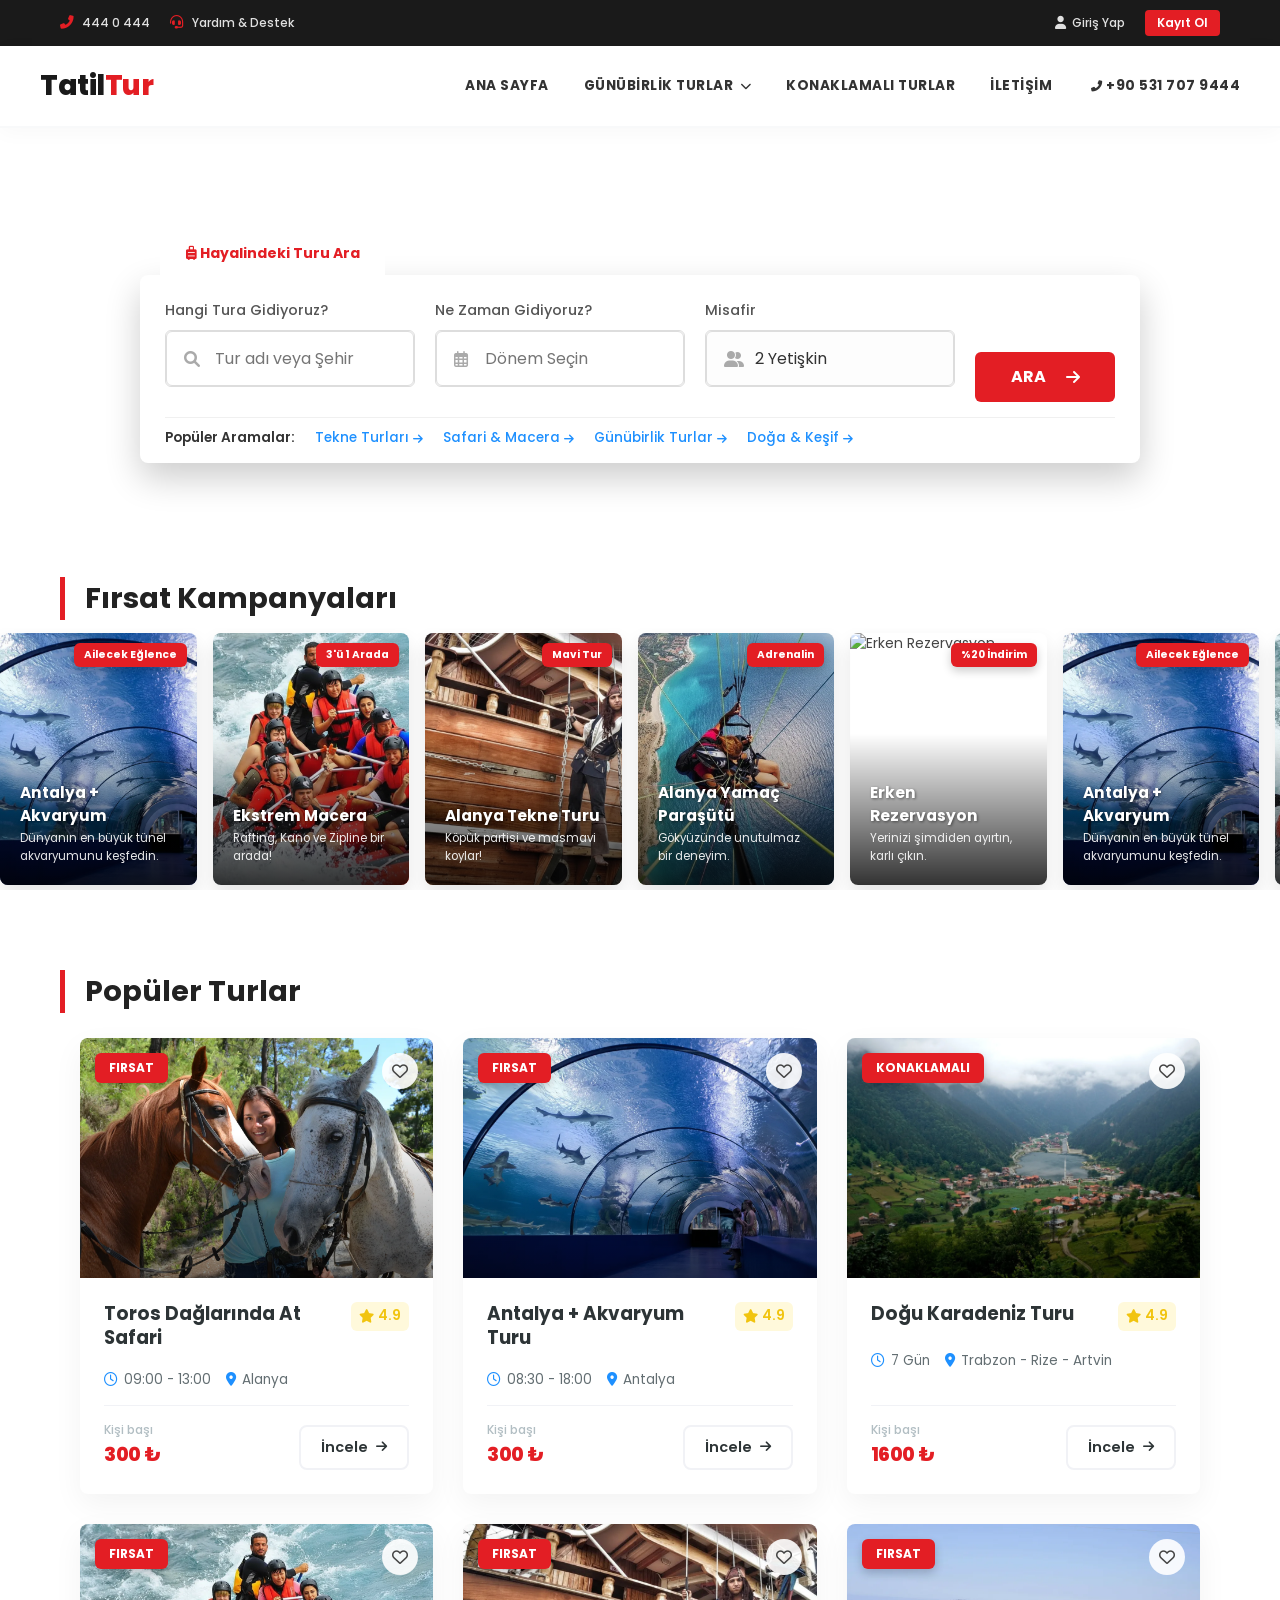
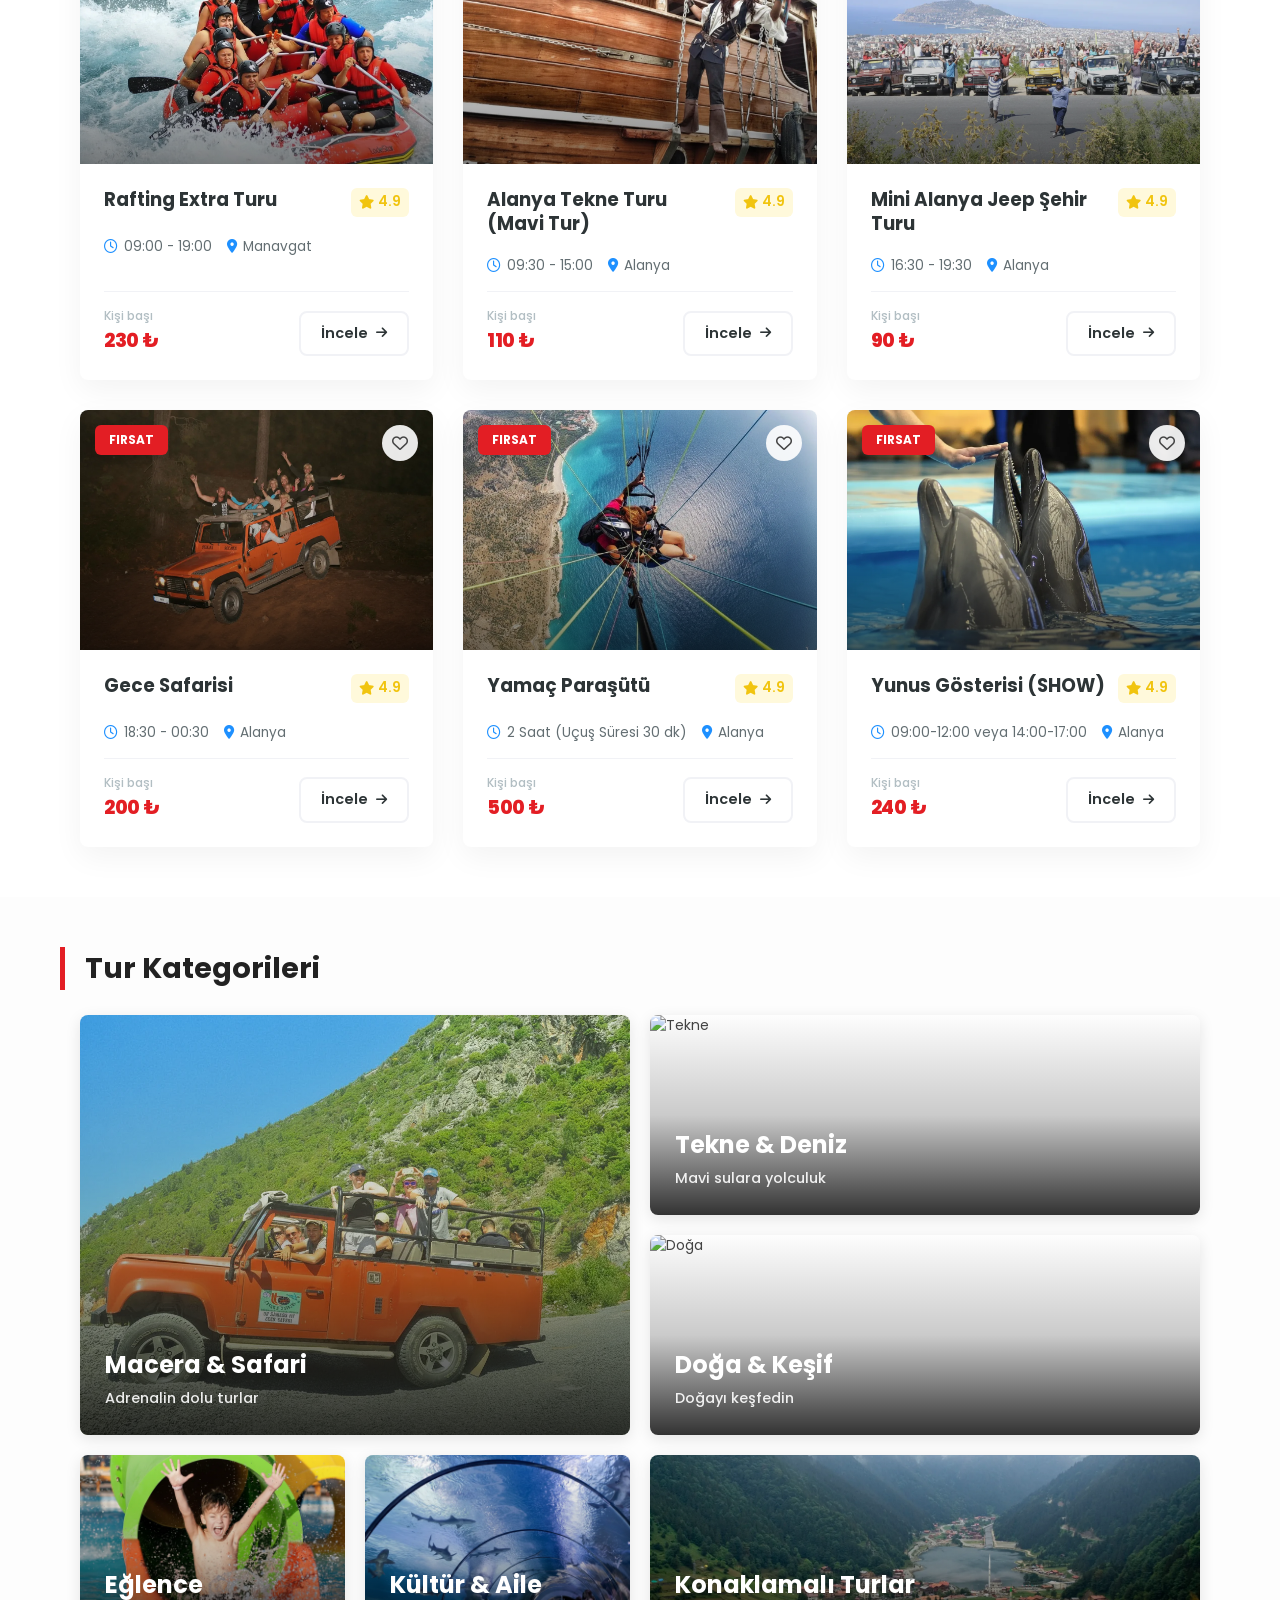
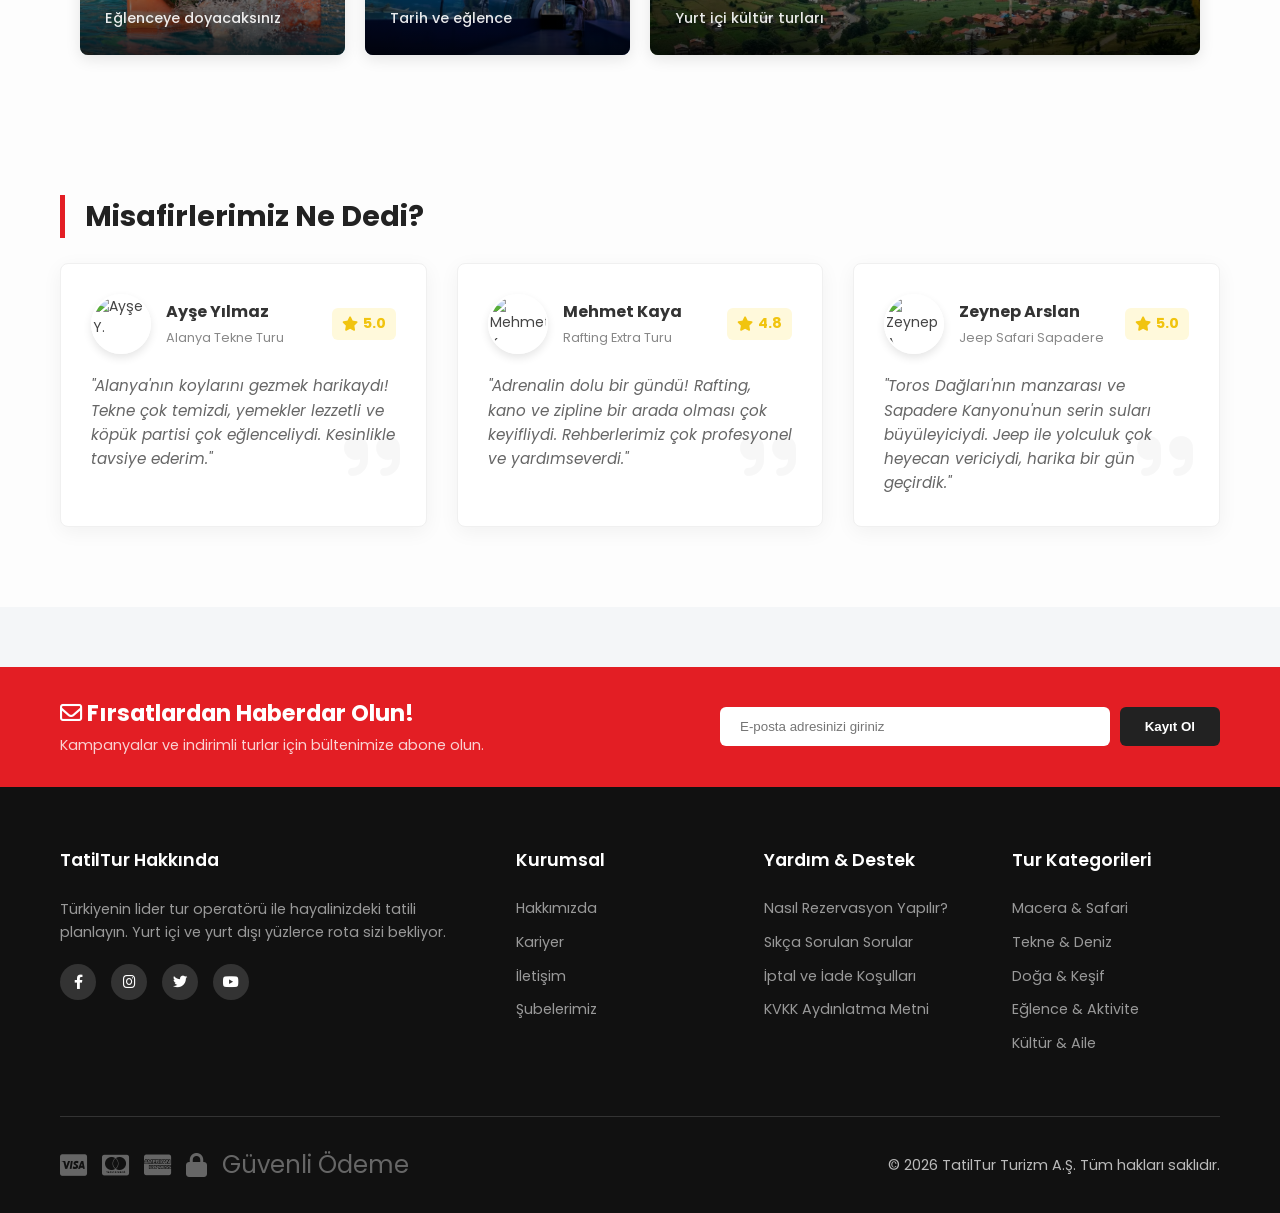
==== commit 3b3b23c6: "perf: convert all tour images to webp and update references for better performance" ====
--- a/index.html
+++ b/index.html
@@ -181,7 +181,7 @@
                 <div class="slider-track">
                     <!-- 1. Antalya Akvaryum -->
                     <div class="campaign-card-modern">
-                        <img src="assets/images/tours/antalya-akvaryum/Antalya-Akvaryum-1.png" alt="Antalya Akvaryum">
+                        <img src="assets/images/tours/antalya-akvaryum/Antalya-Akvaryum-1.webp" alt="Antalya Akvaryum">
                         <div class="campaign-overlay">
                             <span class="discount-badge">Ailecek Eğlence</span>
                             <div class="campaign-text">
@@ -192,7 +192,7 @@
                     </div>
                     <!-- 2. Rafting Extra -->
                     <div class="campaign-card-modern">
-                        <img src="assets/images/tours/rafting-extra/Rafting Extra 5_restored_6.png" alt="Rafting Extra">
+                        <img src="assets/images/tours/rafting-extra/Rafting Extra 5_restored_6.webp" alt="Rafting Extra">
                         <div class="campaign-overlay">
                             <span class="discount-badge">3'ü 1 Arada</span>
                             <div class="campaign-text">
@@ -203,7 +203,7 @@
                     </div>
                     <!-- 3. Alanya Tekne Turu -->
                     <div class="campaign-card-modern">
-                        <img src="assets/images/tours/alanya-tekne-turu/Alanya Tekne Turu 1_restored_1.png"
+                        <img src="assets/images/tours/alanya-tekne-turu/Alanya Tekne Turu 1_restored_1.webp"
                             alt="Alanya Tekne Turu">
                         <div class="campaign-overlay">
                             <span class="discount-badge">Mavi Tur</span>
@@ -215,7 +215,7 @@
                     </div>
                     <!-- 4. Yamaç Paraşütü -->
                     <div class="campaign-card-modern">
-                        <img src="assets/images/tours/yamac-parasutu/Alanya Yamac Parasutu 3_restored_4.png"
+                        <img src="assets/images/tours/yamac-parasutu/Alanya Yamac Parasutu 3_restored_4.webp"
                             alt="Yamaç Paraşütü">
                         <div class="campaign-overlay">
                             <span class="discount-badge">Adrenalin</span>
@@ -240,7 +240,7 @@
 
                     <!-- DUPLICATE FOR INFINITE LOOP EFFECT (Full Set) -->
                     <div class="campaign-card-modern">
-                        <img src="assets/images/tours/antalya-akvaryum/Antalya-Akvaryum-1.png" alt="Antalya Akvaryum">
+                        <img src="assets/images/tours/antalya-akvaryum/Antalya-Akvaryum-1.webp" alt="Antalya Akvaryum">
                         <div class="campaign-overlay">
                             <span class="discount-badge">Ailecek Eğlence</span>
                             <div class="campaign-text">
@@ -250,7 +250,7 @@
                         </div>
                     </div>
                     <div class="campaign-card-modern">
-                        <img src="assets/images/tours/rafting-extra/Rafting Extra 5_restored_6.png" alt="Rafting Extra">
+                        <img src="assets/images/tours/rafting-extra/Rafting Extra 5_restored_6.webp" alt="Rafting Extra">
                         <div class="campaign-overlay">
                             <span class="discount-badge">3'ü 1 Arada</span>
                             <div class="campaign-text">
@@ -260,7 +260,7 @@
                         </div>
                     </div>
                     <div class="campaign-card-modern">
-                        <img src="assets/images/tours/alanya-tekne-turu/Alanya Tekne Turu 1_restored_1.png"
+                        <img src="assets/images/tours/alanya-tekne-turu/Alanya Tekne Turu 1_restored_1.webp"
                             alt="Alanya Tekne Turu">
                         <div class="campaign-overlay">
                             <span class="discount-badge">Mavi Tur</span>
@@ -271,7 +271,7 @@
                         </div>
                     </div>
                     <div class="campaign-card-modern">
-                        <img src="assets/images/tours/yamac-parasutu/Alanya Yamac Parasutu 3_restored_4.png"
+                        <img src="assets/images/tours/yamac-parasutu/Alanya Yamac Parasutu 3_restored_4.webp"
                             alt="Yamaç Paraşütü">
                         <div class="campaign-overlay">
                             <span class="discount-badge">Adrenalin</span>
@@ -294,7 +294,7 @@
                     </div>
                     <!-- 3. SET FOR INFINITE LOOP EFFECT (Full Set) -->
                     <div class="campaign-card-modern">
-                        <img src="assets/images/tours/antalya-akvaryum/Antalya-Akvaryum-1.png" alt="Antalya Akvaryum">
+                        <img src="assets/images/tours/antalya-akvaryum/Antalya-Akvaryum-1.webp" alt="Antalya Akvaryum">
                         <div class="campaign-overlay">
                             <span class="discount-badge">Ailecek Eğlence</span>
                             <div class="campaign-text">
@@ -304,7 +304,7 @@
                         </div>
                     </div>
                     <div class="campaign-card-modern">
-                        <img src="assets/images/tours/rafting-extra/Rafting Extra 5_restored_6.png" alt="Rafting Extra">
+                        <img src="assets/images/tours/rafting-extra/Rafting Extra 5_restored_6.webp" alt="Rafting Extra">
                         <div class="campaign-overlay">
                             <span class="discount-badge">3'ü 1 Arada</span>
                             <div class="campaign-text">
@@ -314,7 +314,7 @@
                         </div>
                     </div>
                     <div class="campaign-card-modern">
-                        <img src="assets/images/tours/alanya-tekne-turu/Alanya Tekne Turu 1_restored_1.png"
+                        <img src="assets/images/tours/alanya-tekne-turu/Alanya Tekne Turu 1_restored_1.webp"
                             alt="Alanya Tekne Turu">
                         <div class="campaign-overlay">
                             <span class="discount-badge">Mavi Tur</span>
@@ -325,7 +325,7 @@
                         </div>
                     </div>
                     <div class="campaign-card-modern">
-                        <img src="assets/images/tours/yamac-parasutu/Alanya Yamac Parasutu 3_restored_4.png"
+                        <img src="assets/images/tours/yamac-parasutu/Alanya Yamac Parasutu 3_restored_4.webp"
                             alt="Yamaç Paraşütü">
                         <div class="campaign-overlay">
                             <span class="discount-badge">Adrenalin</span>
@@ -348,7 +348,7 @@
                     </div>
                     <!-- 4. SET FOR INFINITE LOOP EFFECT (Full Set - Safety Buffer) -->
                     <div class="campaign-card-modern">
-                        <img src="assets/images/tours/antalya-akvaryum/Antalya-Akvaryum-1.png" alt="Antalya Akvaryum">
+                        <img src="assets/images/tours/antalya-akvaryum/Antalya-Akvaryum-1.webp" alt="Antalya Akvaryum">
                         <div class="campaign-overlay">
                             <span class="discount-badge">Ailecek Eğlence</span>
                             <div class="campaign-text">
@@ -358,7 +358,7 @@
                         </div>
                     </div>
                     <div class="campaign-card-modern">
-                        <img src="assets/images/tours/rafting-extra/Rafting Extra 5_restored_6.png" alt="Rafting Extra">
+                        <img src="assets/images/tours/rafting-extra/Rafting Extra 5_restored_6.webp" alt="Rafting Extra">
                         <div class="campaign-overlay">
                             <span class="discount-badge">3'ü 1 Arada</span>
                             <div class="campaign-text">
@@ -368,7 +368,7 @@
                         </div>
                     </div>
                     <div class="campaign-card-modern">
-                        <img src="assets/images/tours/alanya-tekne-turu/Alanya Tekne Turu 1_restored_1.png"
+                        <img src="assets/images/tours/alanya-tekne-turu/Alanya Tekne Turu 1_restored_1.webp"
                             alt="Alanya Tekne Turu">
                         <div class="campaign-overlay">
                             <span class="discount-badge">Mavi Tur</span>
@@ -379,7 +379,7 @@
                         </div>
                     </div>
                     <div class="campaign-card-modern">
-                        <img src="assets/images/tours/yamac-parasutu/Alanya Yamac Parasutu 3_restored_4.png"
+                        <img src="assets/images/tours/yamac-parasutu/Alanya Yamac Parasutu 3_restored_4.webp"
                             alt="Yamaç Paraşütü">
                         <div class="campaign-overlay">
                             <span class="discount-badge">Adrenalin</span>
@@ -421,7 +421,7 @@
             <div class="destination-grid">
                 <!-- Large Item: Macera -->
                 <a href="tours.html?category=Macera" class="destination-item large">
-                    <img src="assets/images/tours/sapadere-kanyonu/Alanya Sapadere Jeep Safari 1_restored_2.png"
+                    <img src="assets/images/tours/sapadere-kanyonu/Alanya Sapadere Jeep Safari 1_restored_2.webp"
                         alt="Macera">
                     <div class="dest-overlay">
                         <h3>Macera & Safari</h3>
@@ -448,7 +448,7 @@
                 </a>
                 <!-- Medium Item: Eğlence -->
                 <a href="tours.html?category=Eğlence" class="destination-item small">
-                    <img src="assets/images/tours/aquapark/Alanya Aquapark 1.png" alt="Eğlence">
+                    <img src="assets/images/tours/aquapark/Alanya Aquapark 1.webp" alt="Eğlence">
                     <div class="dest-overlay">
                         <h3>Eğlence</h3>
                         <p>Eğlenceye doyacaksınız</p>
@@ -456,7 +456,7 @@
                 </a>
                 <!-- Medium Item: Kültür -->
                 <a href="tours.html?category=Kültür" class="destination-item small">
-                    <img src="assets/images/tours/antalya-akvaryum/Antalya-Akvaryum-1.png" alt="Kültür">
+                    <img src="assets/images/tours/antalya-akvaryum/Antalya-Akvaryum-1.webp" alt="Kültür">
                     <div class="dest-overlay">
                         <h3>Kültür & Aile</h3>
                         <p>Tarih ve eğlence</p>
@@ -464,7 +464,7 @@
                 </a>
                 <!-- Medium Item: Konaklamalı Turlar -->
                 <a href="konaklamali-turlar.html" class="destination-item medium">
-                    <img src="assets/images/tours/dogu-karadeniz-turu/dogu karadeniz 2.jpg" alt="Konaklamalı Turlar">
+                    <img src="assets/images/tours/dogu-karadeniz-turu/dogu karadeniz 2.webp" alt="Konaklamalı Turlar">
                     <div class="dest-overlay">
                         <h3>Konaklamalı Turlar</h3>
                         <p>Yurt içi kültür turları</p>
@@ -482,7 +482,7 @@
                 <!-- Review 1 -->
                 <div class="testimonial-card">
                     <div class="user-profile">
-                        <img src="https://randomuser.me/api/portraits/women/44.jpg" alt="Ayşe Y.">
+                        <img src="https://randomuser.me/api/portraits/women/44.webp" alt="Ayşe Y.">
                         <div class="user-info">
                             <h4>Ayşe Yılmaz</h4>
                             <span>Alanya Tekne Turu</span>
@@ -499,7 +499,7 @@
                 <!-- Review 2 -->
                 <div class="testimonial-card">
                     <div class="user-profile">
-                        <img src="https://randomuser.me/api/portraits/men/32.jpg" alt="Mehmet K.">
+                        <img src="https://randomuser.me/api/portraits/men/32.webp" alt="Mehmet K.">
                         <div class="user-info">
                             <h4>Mehmet Kaya</h4>
                             <span>Rafting Extra Turu</span>
@@ -516,7 +516,7 @@
                 <!-- Review 3 -->
                 <div class="testimonial-card">
                     <div class="user-profile">
-                        <img src="https://randomuser.me/api/portraits/women/68.jpg" alt="Zeynep A.">
+                        <img src="https://randomuser.me/api/portraits/women/68.webp" alt="Zeynep A.">
                         <div class="user-info">
                             <h4>Zeynep Arslan</h4>
                             <span>Jeep Safari Sapadere</span>
